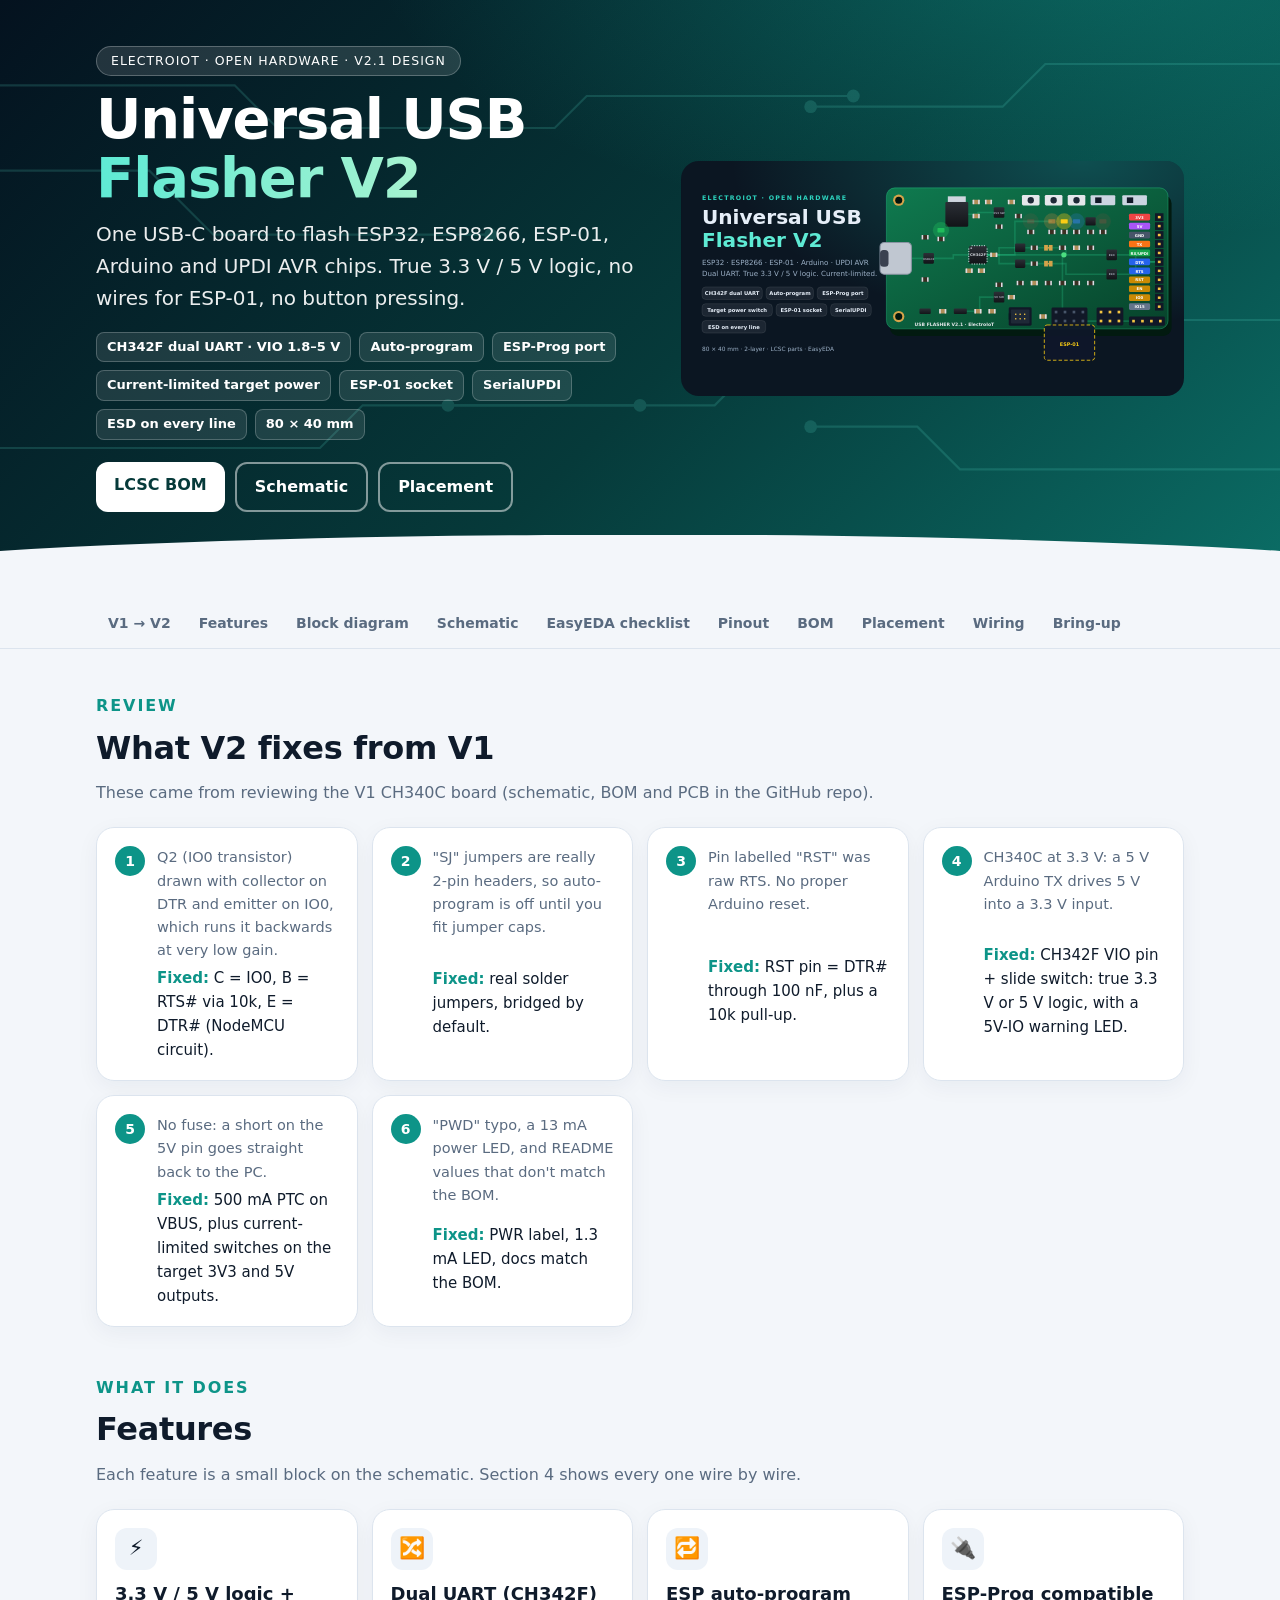
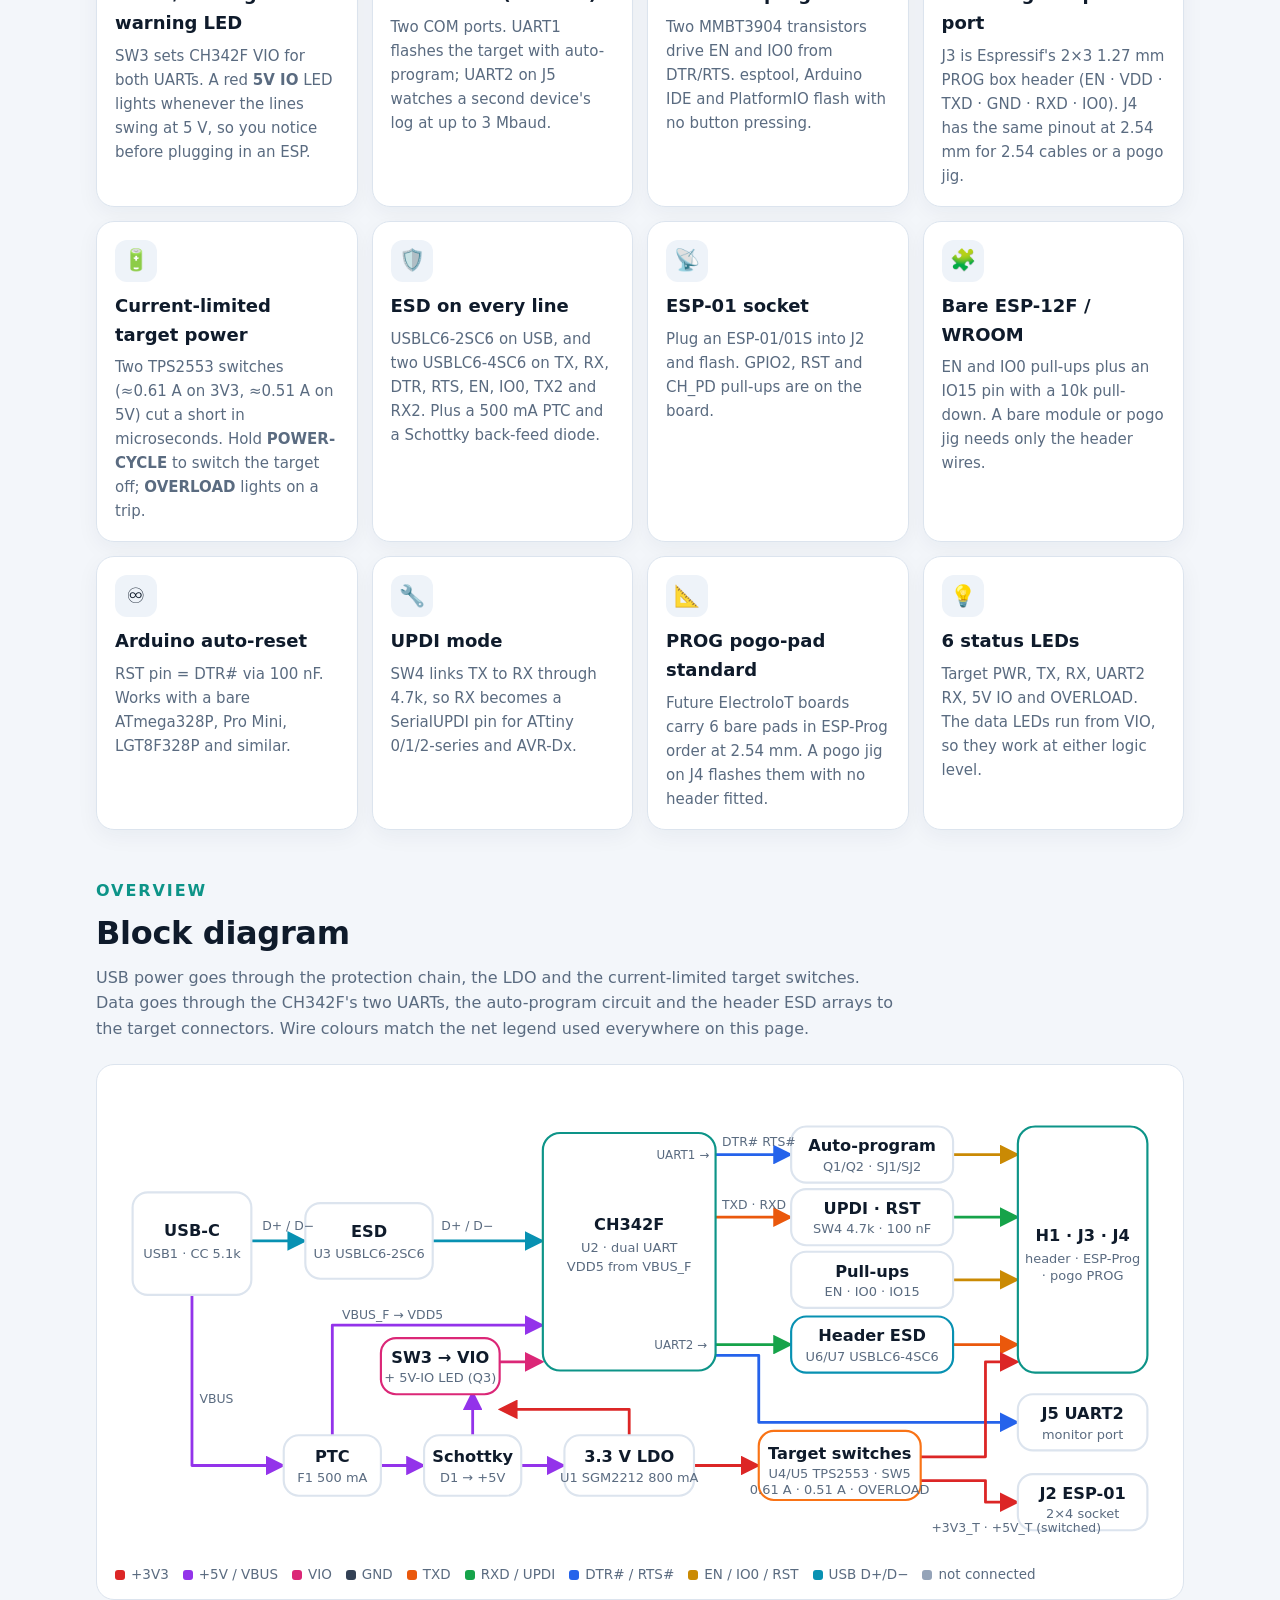
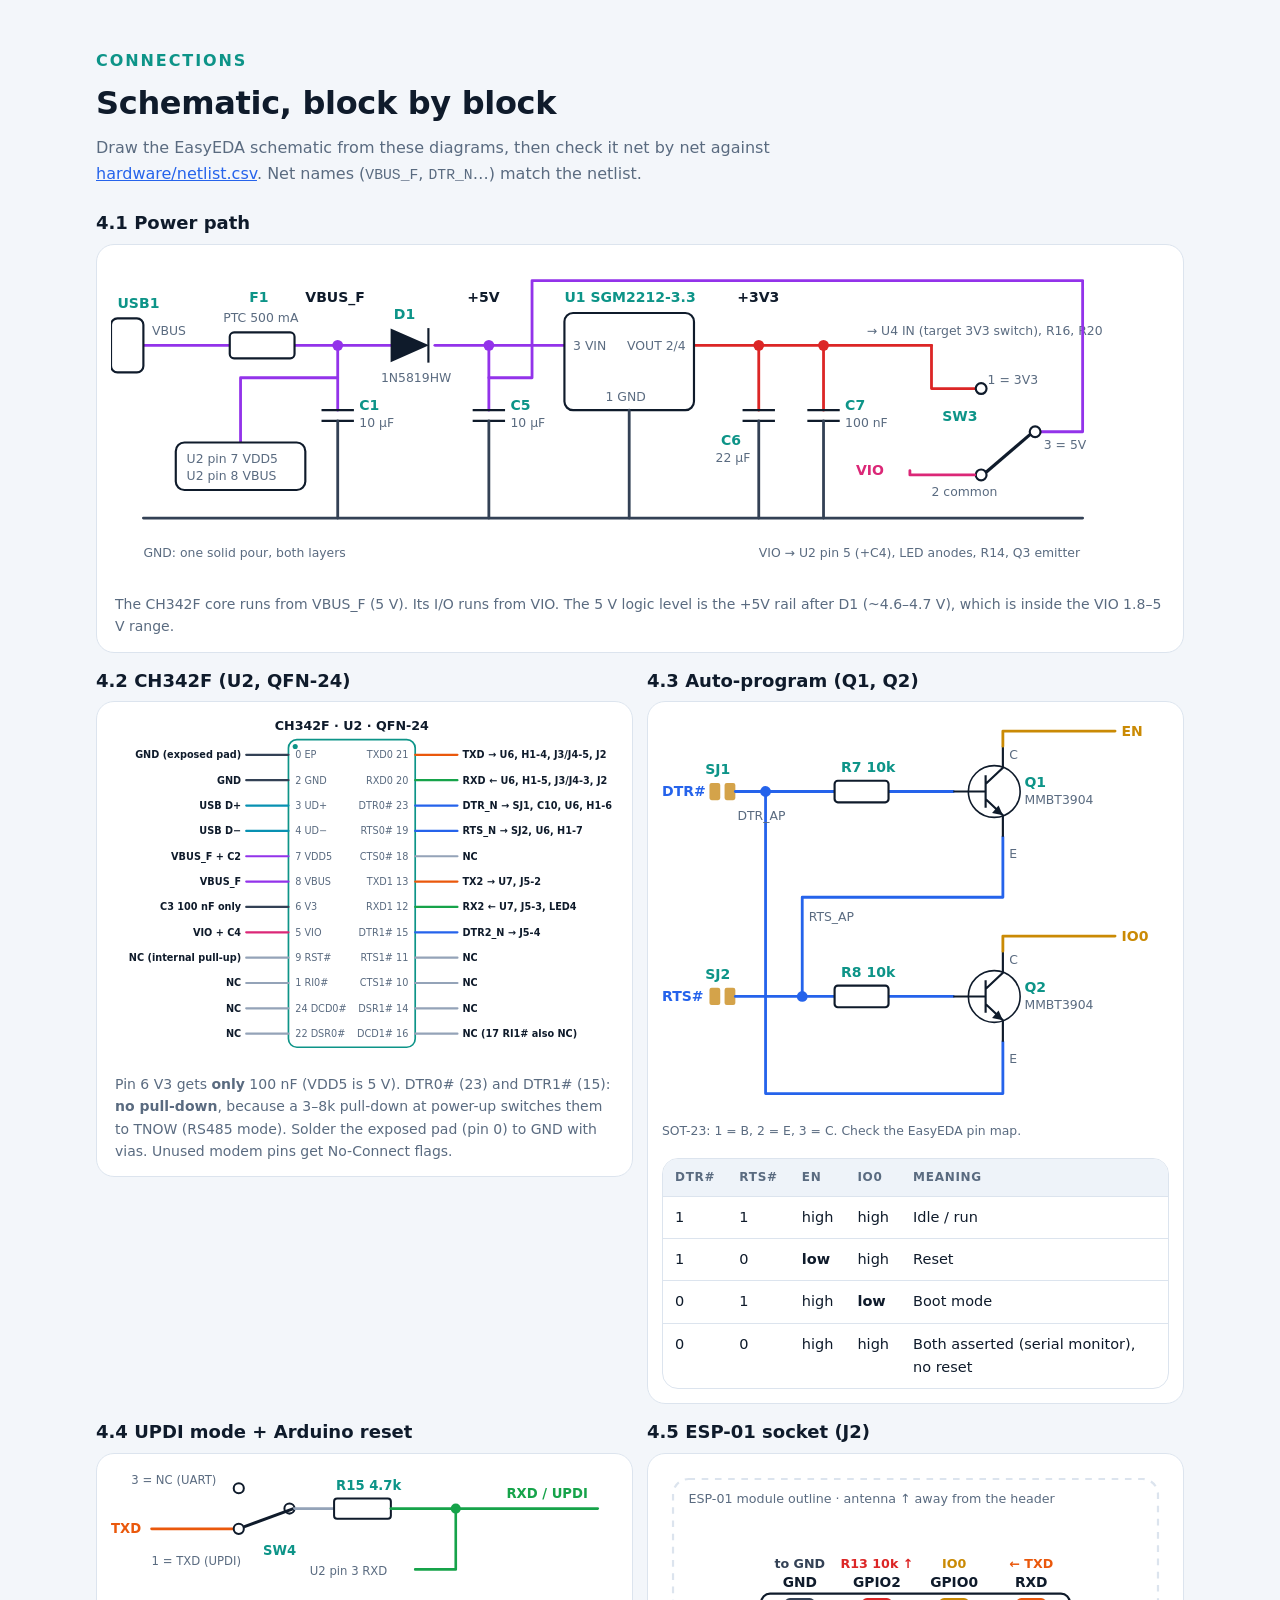
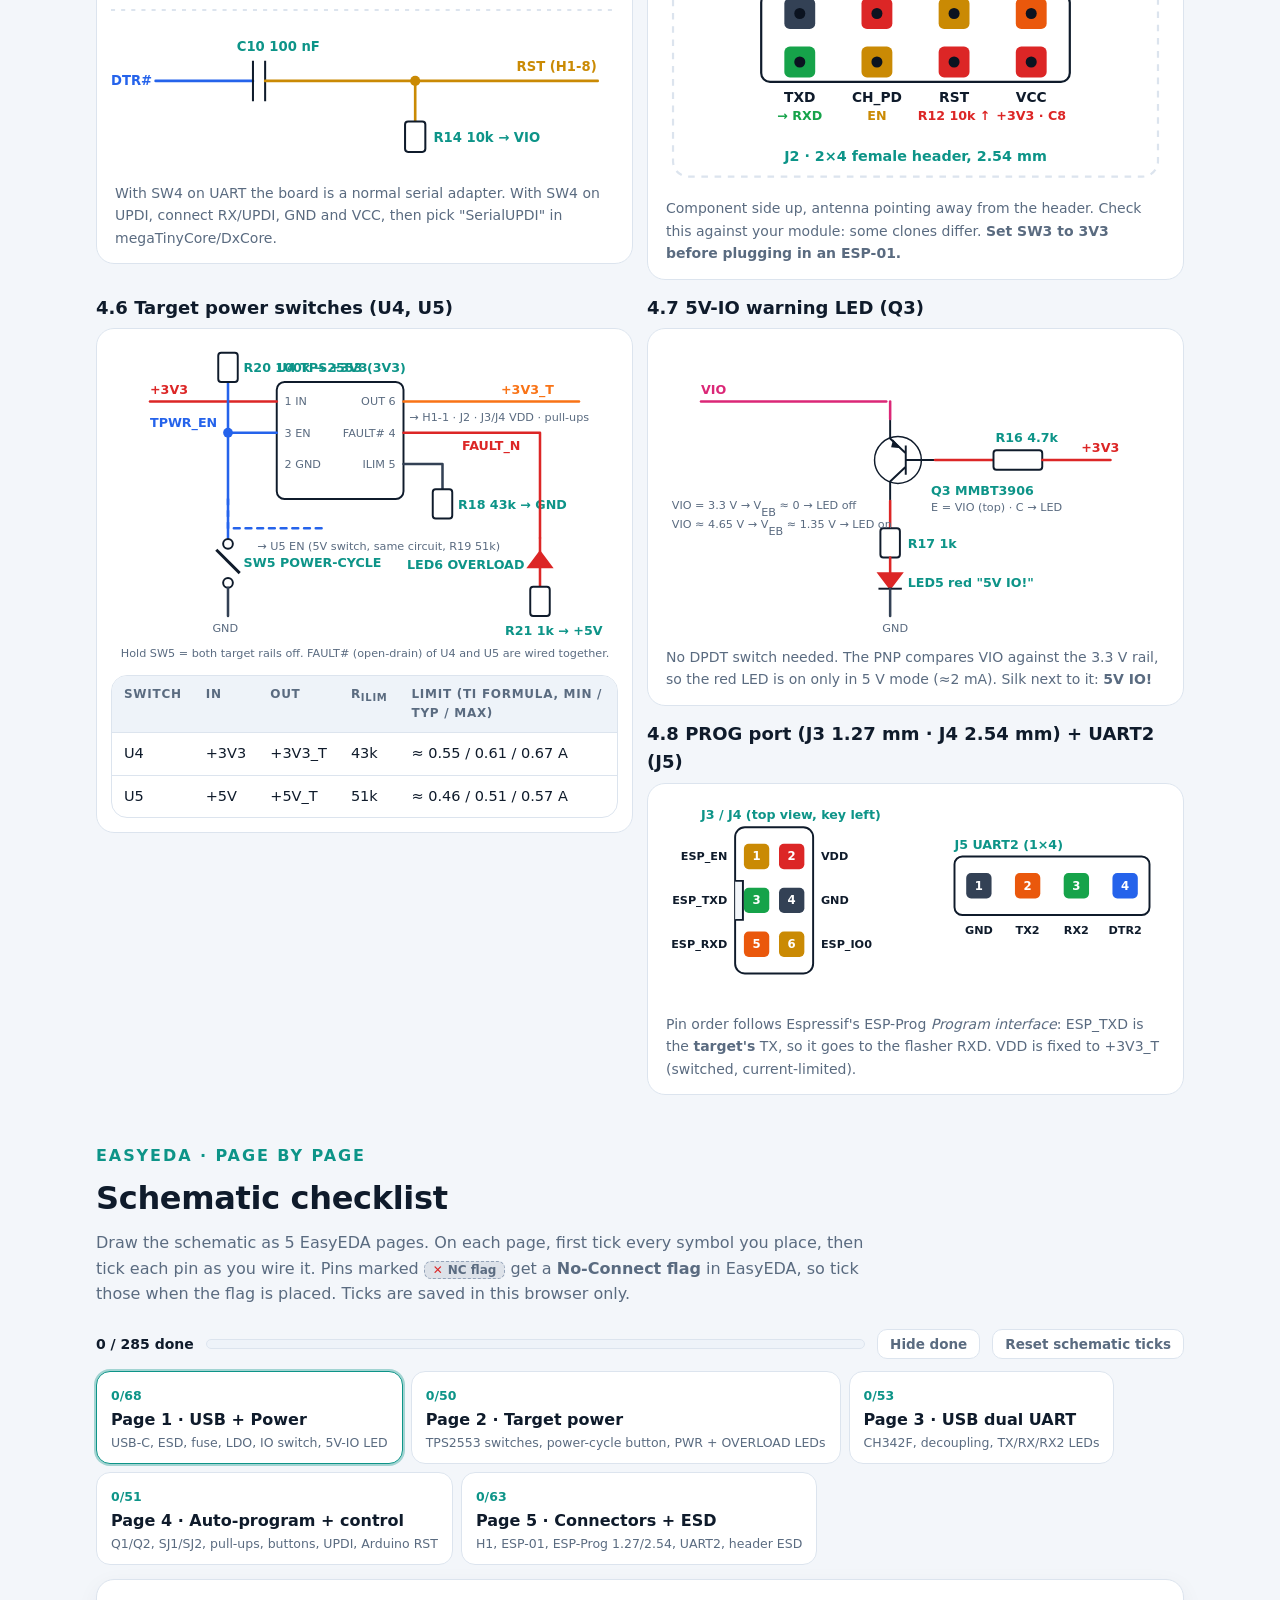
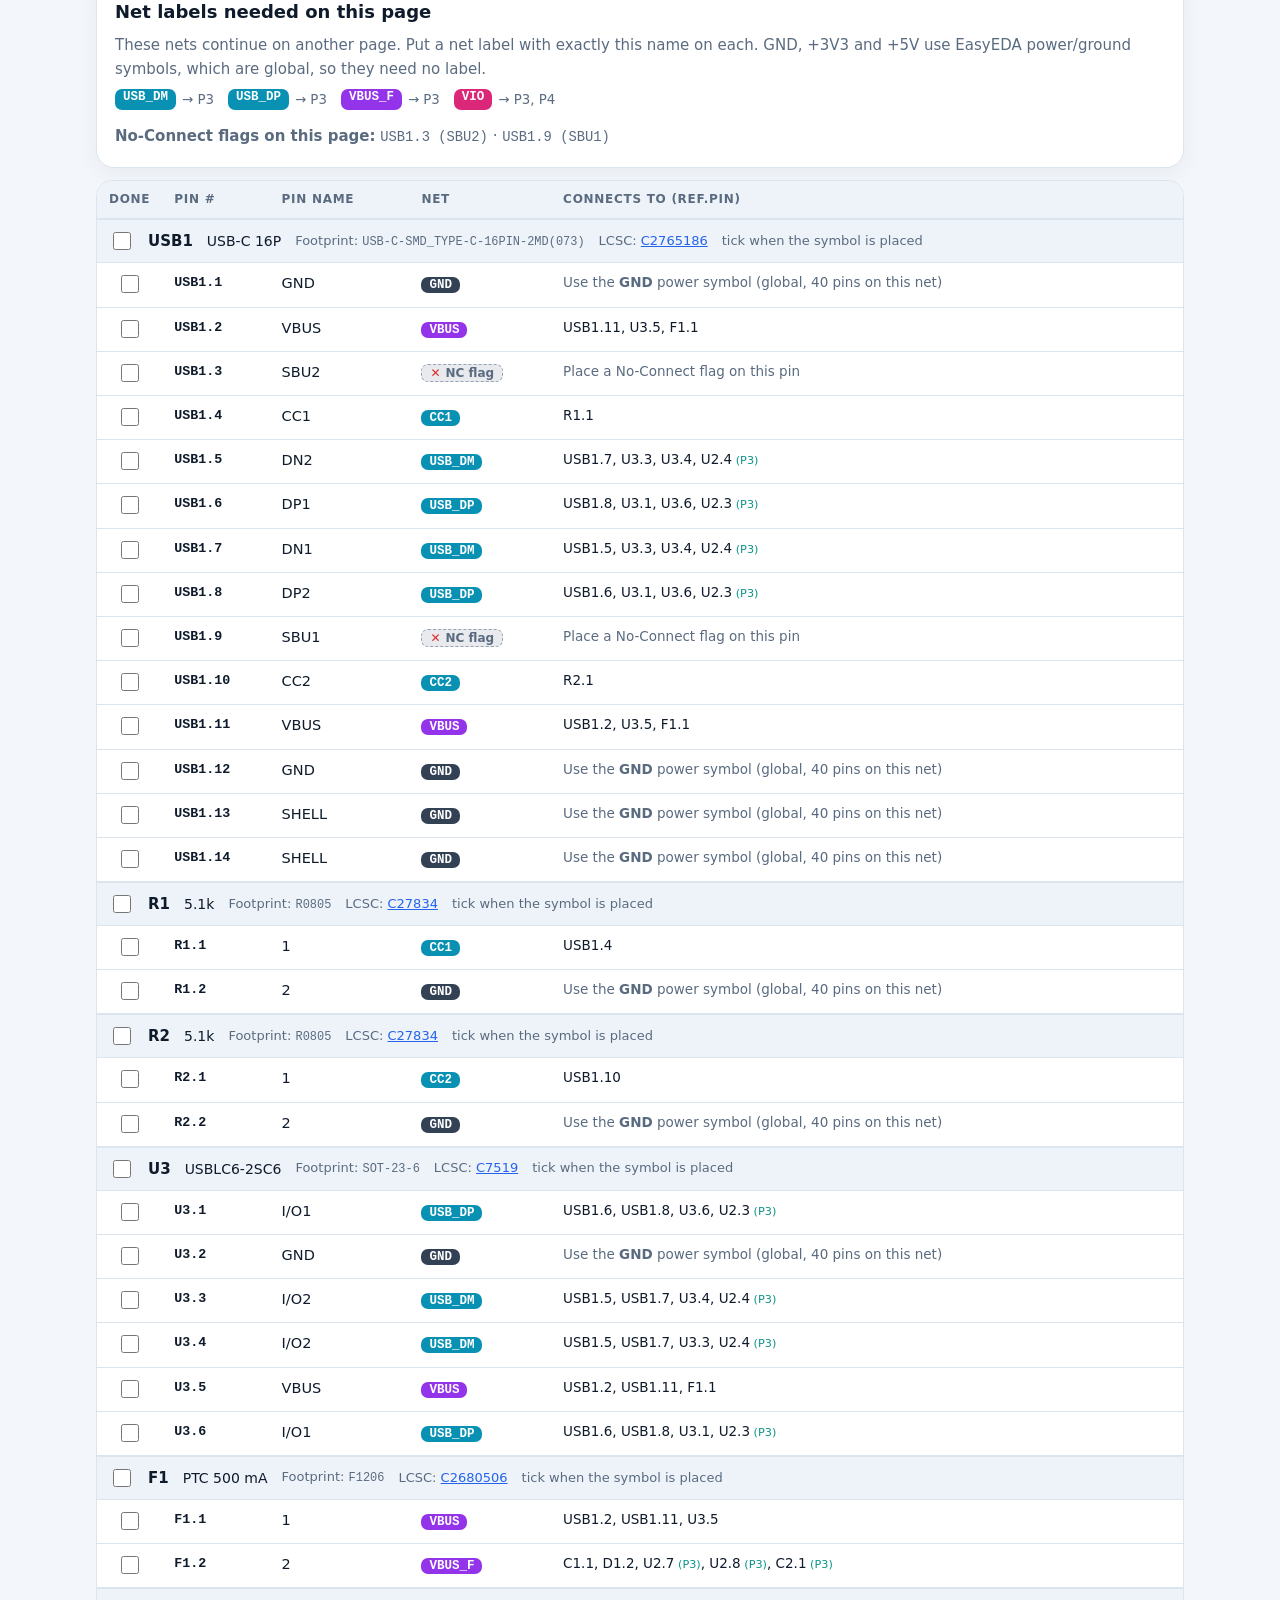
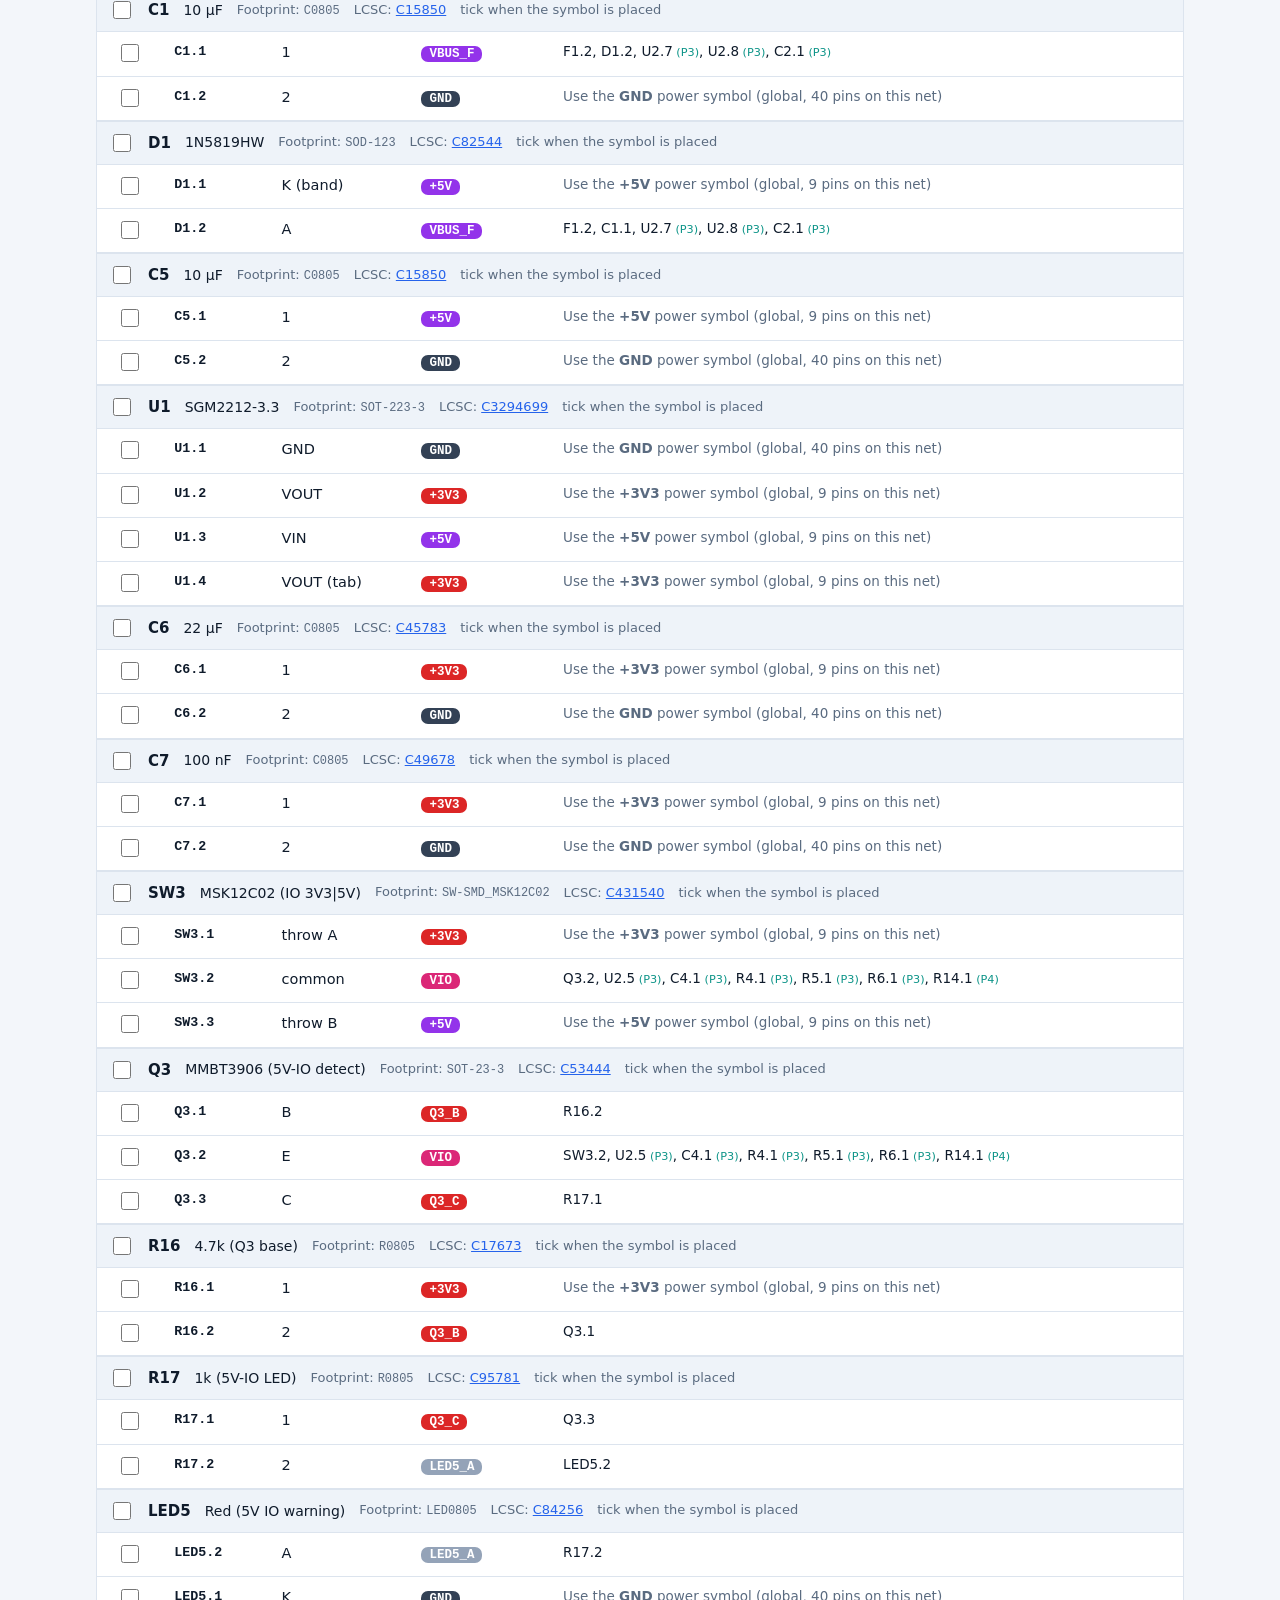
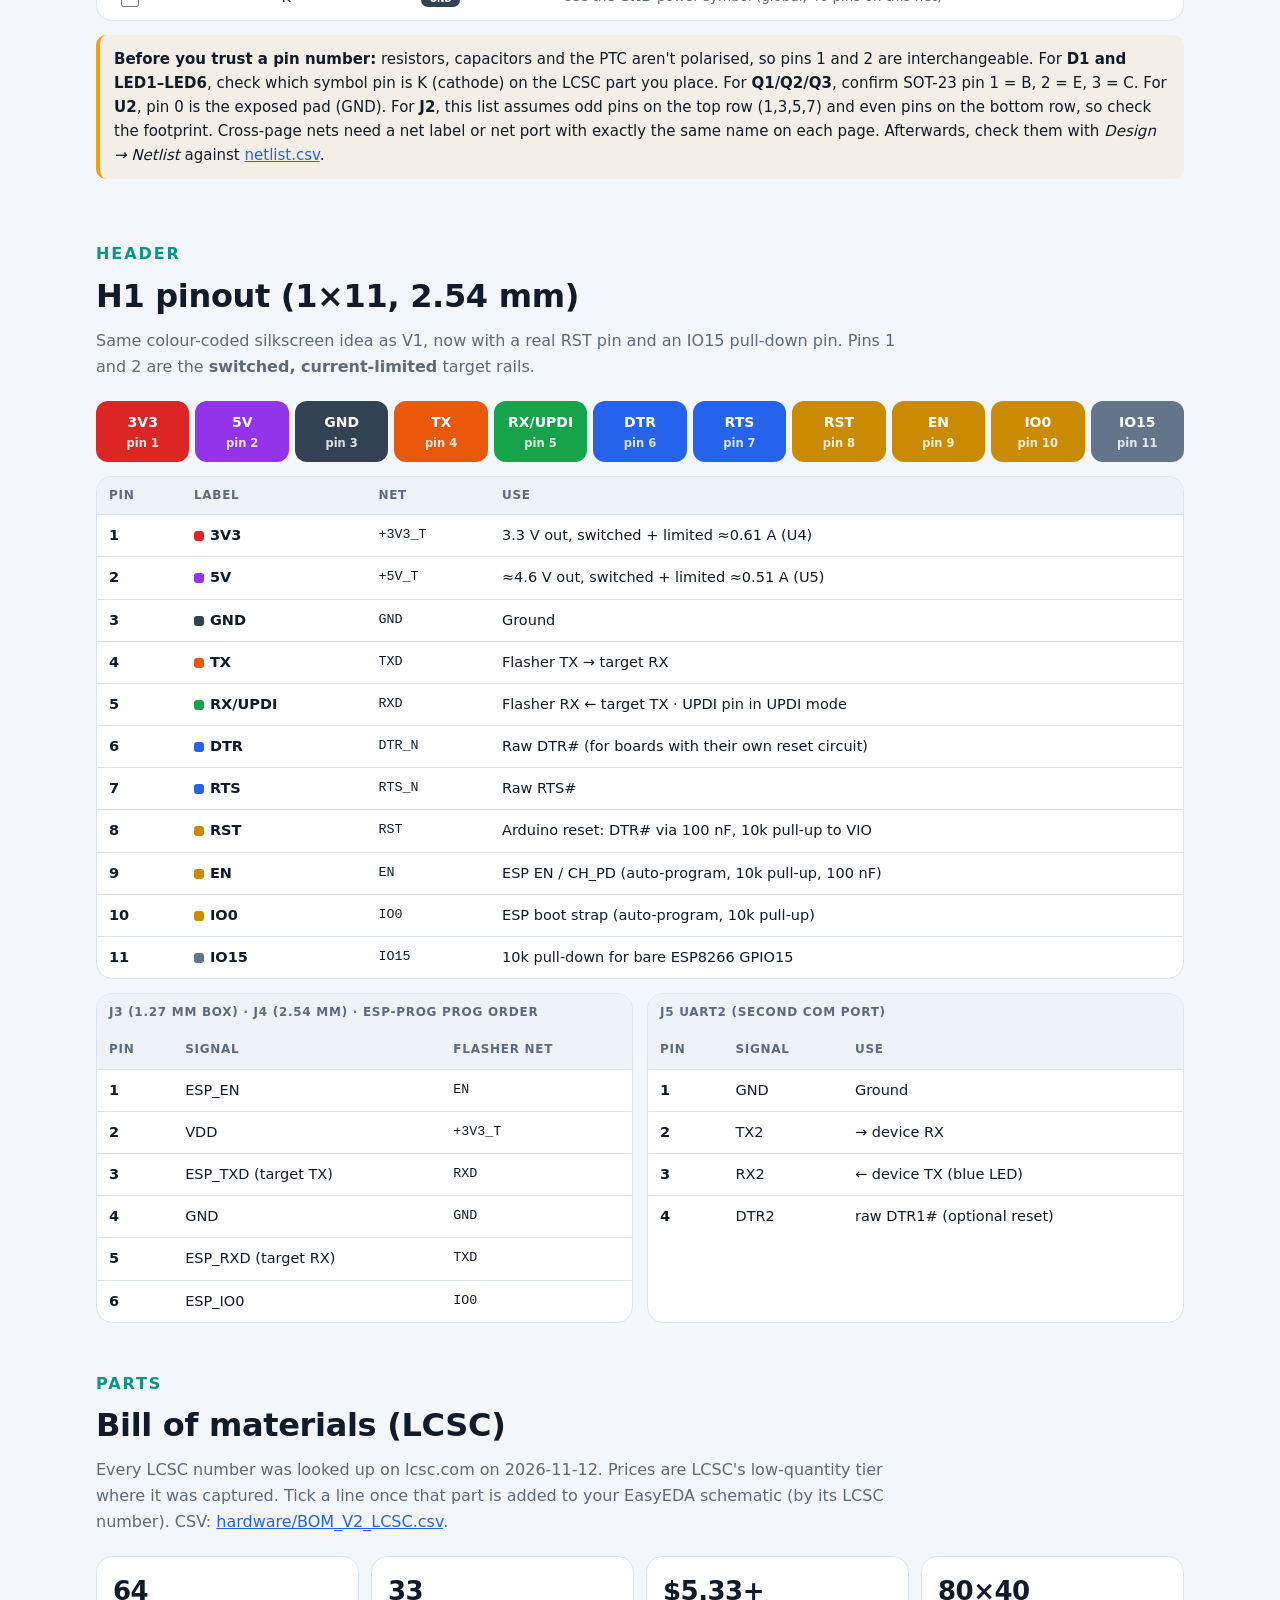
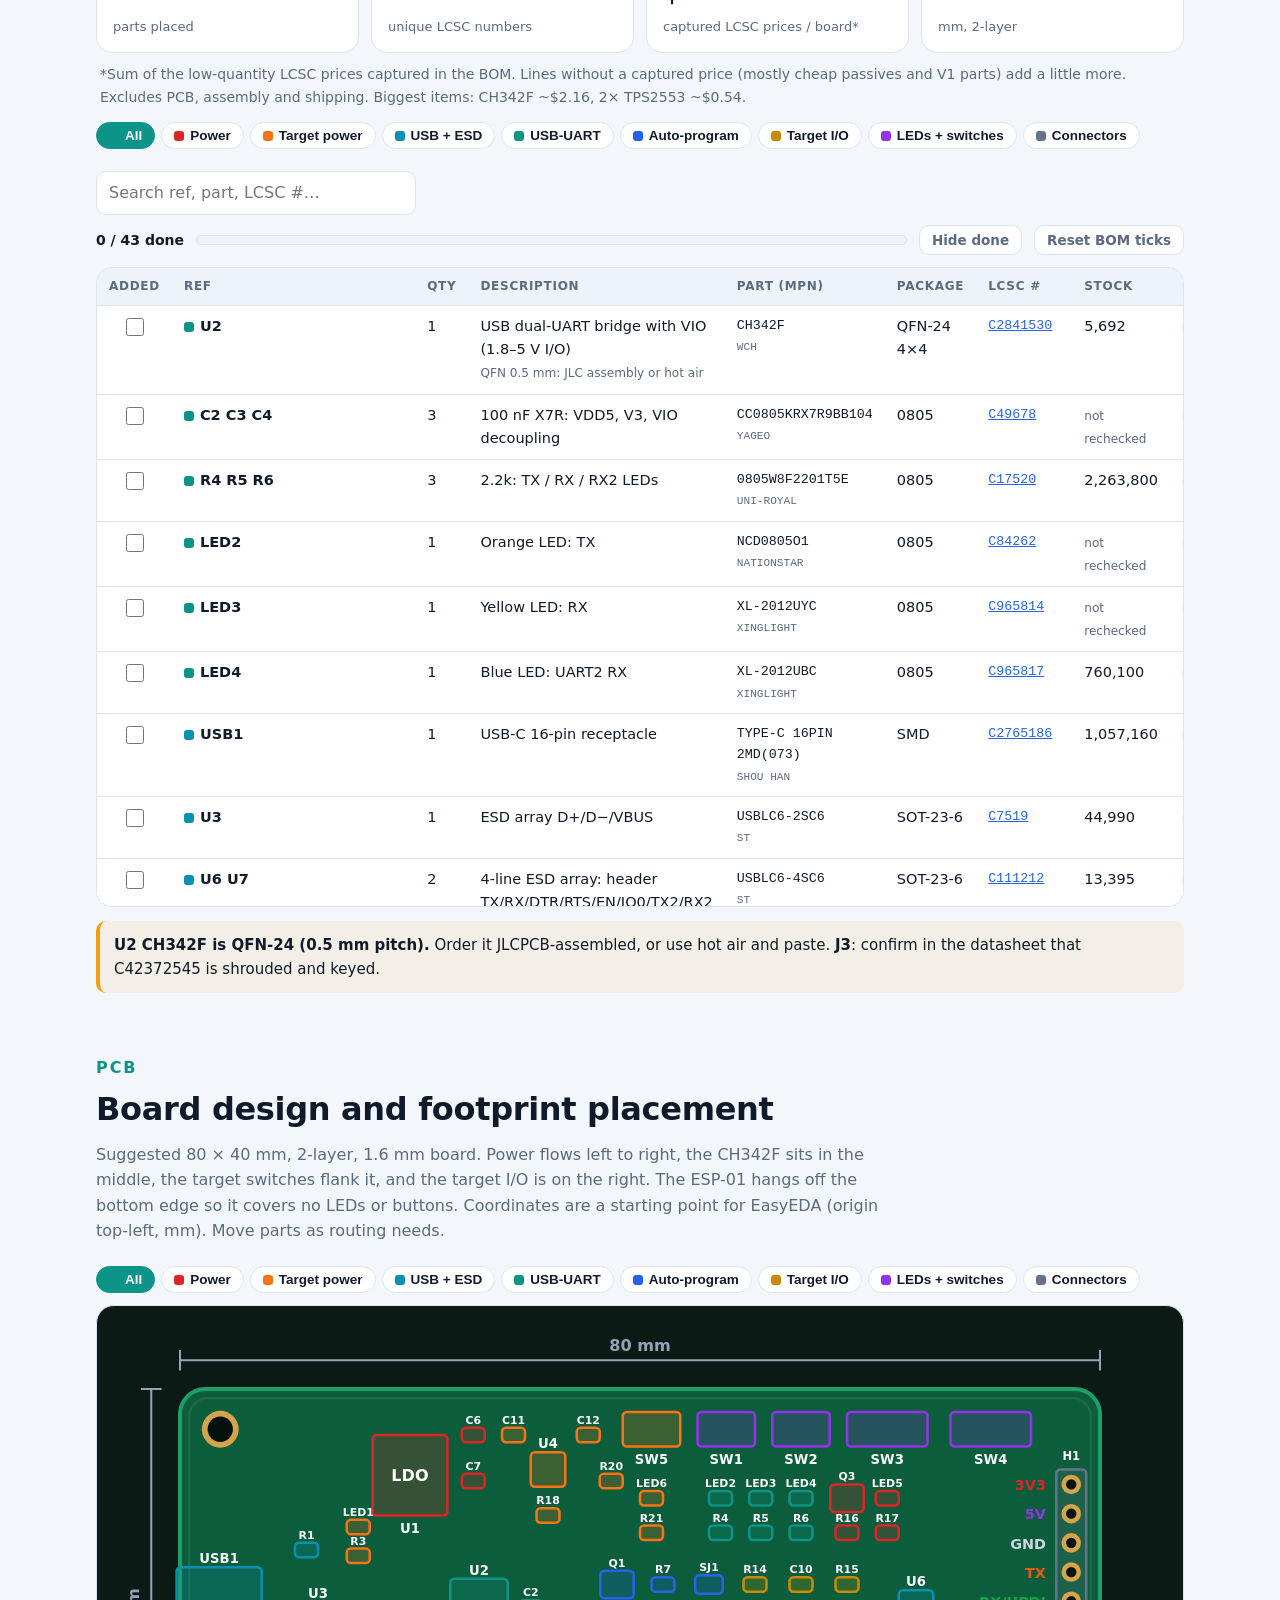
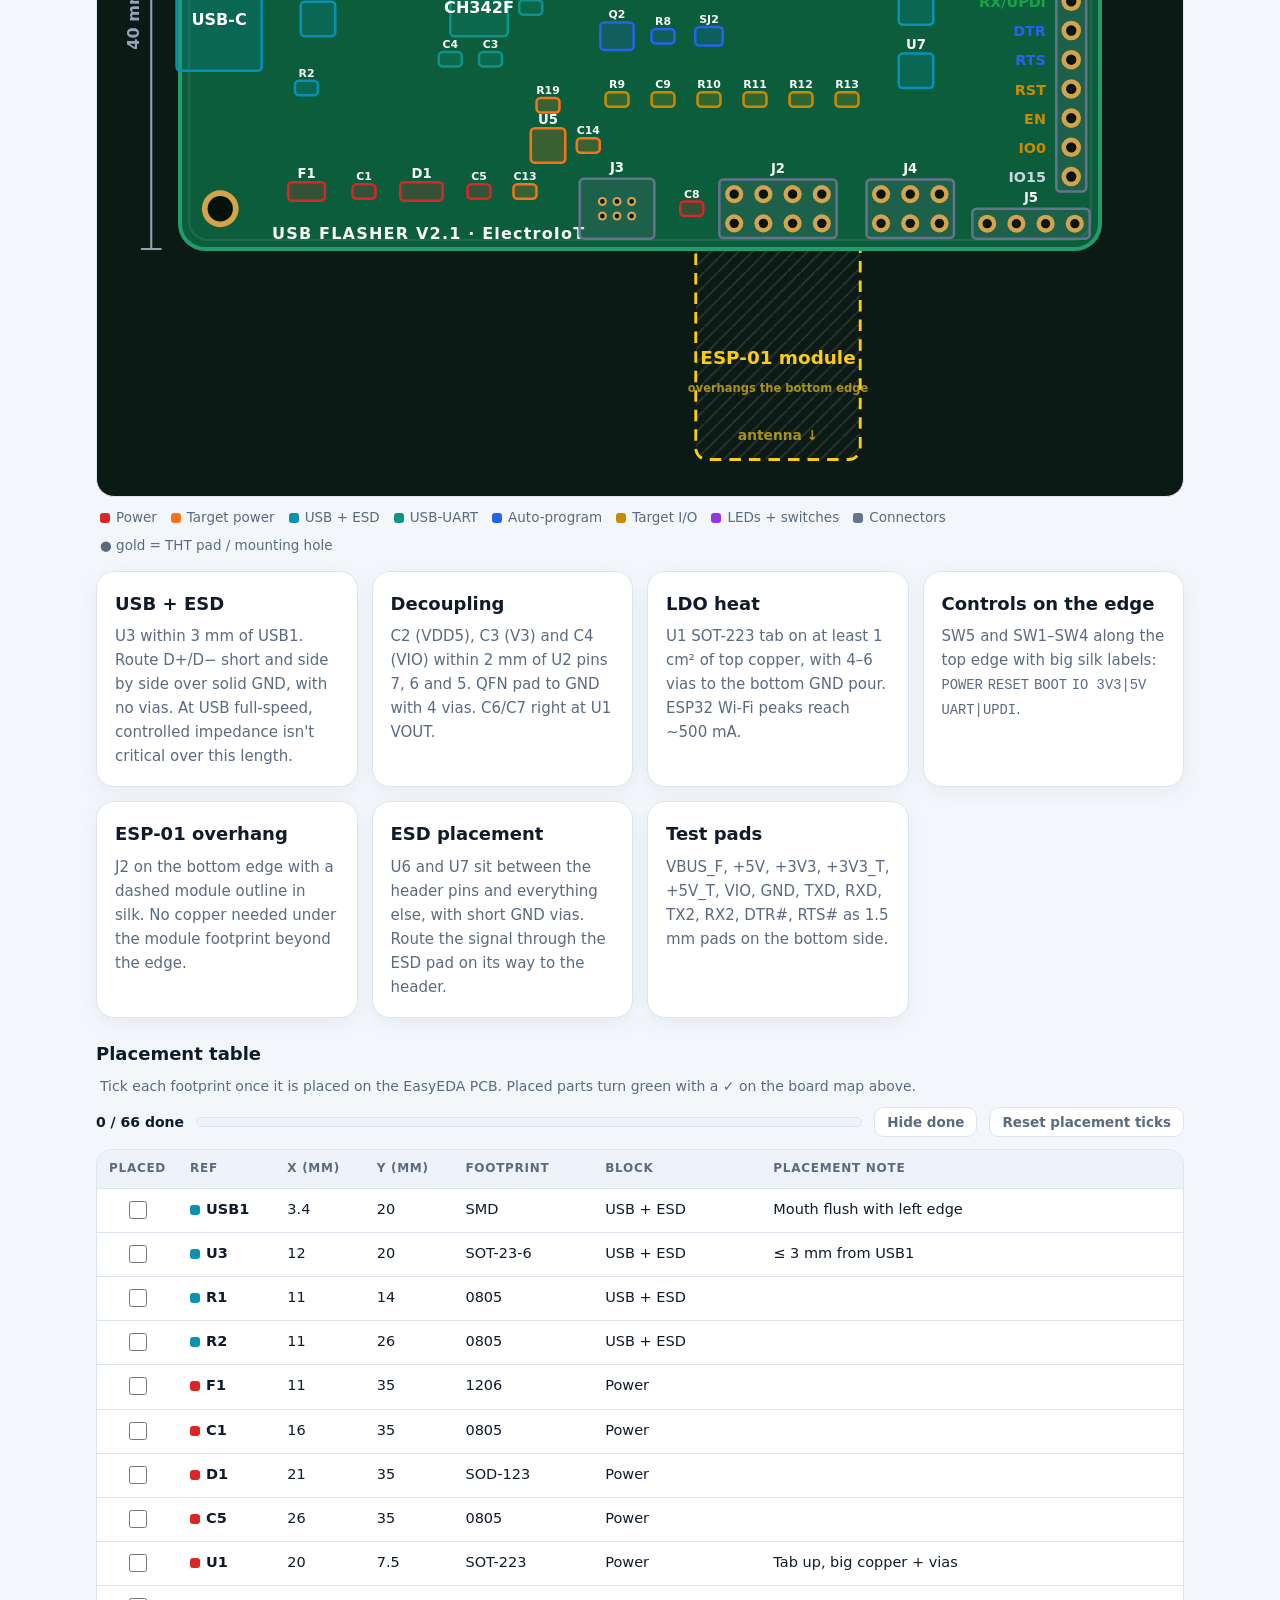
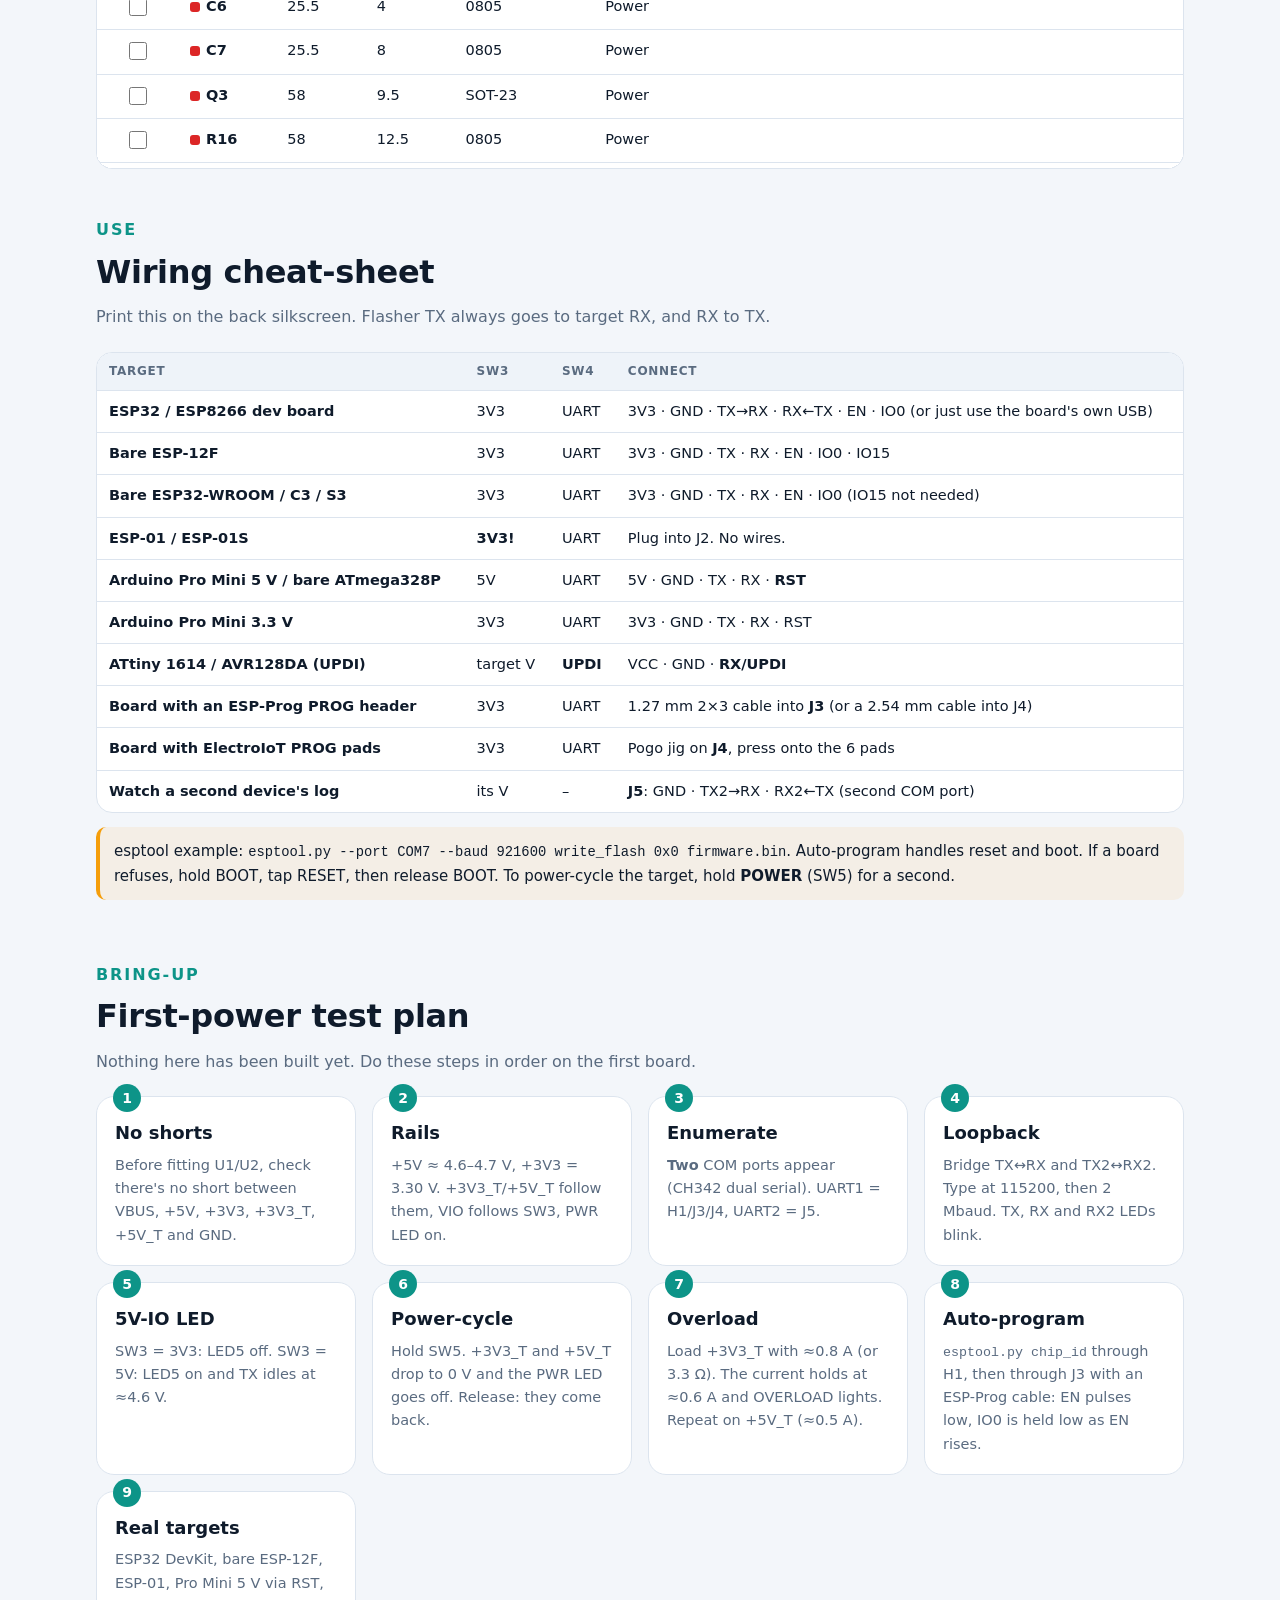
==== docs/index.html @ 2e730408 "Add PROG pogo jig board design; flasher J4 uses well-stocked C65114 Pen-shaped 20x47 mm jig: three C" ====
<!doctype html>
<html lang="en">
<head>
<meta charset="utf-8">
<meta name="viewport" content="width=device-width,initial-scale=1">
<title>Universal USB Flasher V2</title>
<meta name="description" content="Open-source CH342F dual-UART USB-C flasher for ESP32, ESP8266, ESP-01, Arduino and UPDI AVR: design plan, schematic connections, LCSC BOM and footprint placement.">
<style>
:root{
  --bg:#f3f6fa;--card:#ffffff;--ink:#0f1b2b;--mute:#5a6b80;--line:#dce4ee;--soft:#eef3f9;
  --a:#0d9488;--b:#2563eb;--hero1:#04121f;--hero2:#063a3a;--hero3:#0d9488;
  --n3v3:#dc2626;--n5v:#9333ea;--nvio:#db2777;--ngnd:#334155;--ntx:#ea580c;--nrx:#16a34a;--nctl:#2563eb;--nesp:#ca8a04;--nusb:#0891b2;--nnc:#94a3b8;
  --sym:#0f1b2b;--pcb:#0b5d3b;--pcb2:#0a4f33;--pad:#d4a34a;--silk:#f8fafc;
}
@media (prefers-color-scheme:dark){:root:not([data-theme="light"]){
  --bg:#07111c;--card:#0e1b2a;--ink:#e6eef8;--mute:#9cb0c6;--line:#1e3246;--soft:#122335;
  --a:#2dd4bf;--b:#60a5fa;
  --n3v3:#f87171;--n5v:#c084fc;--nvio:#f472b6;--ngnd:#94a3b8;--ntx:#fb923c;--nrx:#4ade80;--nctl:#60a5fa;--nesp:#facc15;--nusb:#22d3ee;--nnc:#64748b;
  --sym:#e6eef8;
}}
:root[data-theme="dark"]{
  --bg:#07111c;--card:#0e1b2a;--ink:#e6eef8;--mute:#9cb0c6;--line:#1e3246;--soft:#122335;
  --a:#2dd4bf;--b:#60a5fa;
  --n3v3:#f87171;--n5v:#c084fc;--nvio:#f472b6;--ngnd:#94a3b8;--ntx:#fb923c;--nrx:#4ade80;--nctl:#60a5fa;--nesp:#facc15;--nusb:#22d3ee;--nnc:#64748b;
  --sym:#e6eef8;
}
*{box-sizing:border-box}
html{scroll-behavior:smooth}
body{margin:0;background:var(--bg);color:var(--ink);font:16px/1.6 system-ui,"Segoe UI",Roboto,sans-serif}
a{color:var(--b)}
code,.mono{font-family:ui-monospace,"Cascadia Code",Consolas,monospace;font-size:.92em}
.wrap{max-width:1120px;margin:0 auto;padding:0 16px}

/* hero */
header.hero{position:relative;overflow:hidden;color:#fff;padding:46px 0 86px;
  background:radial-gradient(1200px 500px at 85% -10%,#14b8a655,transparent 60%),linear-gradient(135deg,var(--hero1) 0%,var(--hero2) 55%,#0b6e66 100%)}
.hero:after{content:"";position:absolute;left:0;right:0;bottom:-1px;height:64px;background:var(--bg);clip-path:ellipse(75% 100% at 50% 100%)}
.traces{position:absolute;inset:0;opacity:.16}
.hero .wrap{position:relative;z-index:1;display:grid;grid-template-columns:1.05fr .95fr;gap:28px;align-items:center}
@media(max-width:860px){.hero .wrap{grid-template-columns:1fr}}
.kicker{display:inline-block;background:#ffffff1f;border:1px solid #ffffff40;border-radius:99px;padding:4px 14px;font-size:12.5px;letter-spacing:.08em;text-transform:uppercase}
h1{font-size:clamp(32px,5.6vw,56px);line-height:1.05;margin:14px 0 10px;letter-spacing:-.02em}
h1 span{background:linear-gradient(90deg,#5eead4,#a7f3d0);-webkit-background-clip:text;background-clip:text;color:transparent}
.tagline{font-size:clamp(16px,2.2vw,20px);opacity:.92;margin:0 0 18px;max-width:34em}
.badges{display:flex;flex-wrap:wrap;gap:8px}
.badge{background:#ffffff1a;border:1px solid #ffffff38;border-radius:8px;padding:4px 10px;font-size:13px;font-weight:600}
.cta{display:flex;flex-wrap:wrap;gap:10px;margin-top:22px}
.btn{display:inline-block;padding:10px 18px;border-radius:12px;font-weight:700;text-decoration:none;background:#fff;color:#063a3a}
.btn.o{background:transparent;color:#fff;border:2px solid #ffffff80}
.hero svg.board{width:100%;height:auto;filter:drop-shadow(0 18px 34px rgba(0,0,0,.45))}

/* nav */
nav.toc{position:sticky;top:0;z-index:5;background:color-mix(in srgb,var(--bg) 88%,transparent);backdrop-filter:blur(8px);border-bottom:1px solid var(--line)}
nav.toc .wrap{display:flex;gap:4px;overflow-x:auto;padding-top:8px;padding-bottom:8px;scrollbar-width:none}
nav.toc a{white-space:nowrap;text-decoration:none;color:var(--mute);font-weight:600;font-size:14px;padding:6px 12px;border-radius:99px}
nav.toc a:hover{background:var(--soft);color:var(--ink)}

section{padding:44px 0 4px;scroll-margin-top:56px}
h2{font-size:clamp(24px,3.4vw,32px);margin:0 0 6px;letter-spacing:-.01em}
h2 small{font-size:.5em;color:var(--a);font-weight:800;letter-spacing:.12em;text-transform:uppercase;display:block;margin-bottom:4px}
.lead{color:var(--mute);margin:0 0 22px;max-width:50em}
h3{margin:0 0 6px;font-size:18px}
.grid{display:grid;grid-template-columns:repeat(auto-fit,minmax(240px,1fr));gap:14px}
.card{background:var(--card);border:1px solid var(--line);border-radius:18px;padding:18px;box-shadow:0 6px 22px rgba(8,40,70,.05)}
.card p{margin:0;color:var(--mute);font-size:15px}
.ico{width:42px;height:42px;border-radius:12px;display:grid;place-items:center;font-size:21px;background:var(--soft);margin-bottom:10px}
.fix{display:grid;grid-template-columns:auto 1fr;gap:4px 12px;align-items:start}
.fix .num{grid-row:span 2;width:30px;height:30px;border-radius:50%;background:var(--a);color:#fff;font-weight:800;display:grid;place-items:center;font-size:14px}
.fix .was{color:var(--mute);font-size:14.5px}
.fix .now{font-size:15px}
.fix .now b{color:var(--a)}

.figure{background:var(--card);border:1px solid var(--line);border-radius:18px;padding:14px;overflow-x:auto}
.figure svg{display:block;width:100%;height:auto;min-width:640px}
.figcap{color:var(--mute);font-size:14px;margin:10px 4px 0}
.two{display:grid;grid-template-columns:1fr 1fr;gap:14px}
@media(max-width:900px){.two{grid-template-columns:1fr}}

table{width:100%;border-collapse:collapse;font-size:14.5px}
.tbl{background:var(--card);border:1px solid var(--line);border-radius:16px;overflow:auto}
th,td{padding:9px 12px;text-align:left;border-top:1px solid var(--line);vertical-align:top}
th{background:var(--soft);font-size:12px;text-transform:uppercase;letter-spacing:.06em;color:var(--mute);border-top:0;position:sticky;top:0}
td.ref{font-weight:700;white-space:nowrap}
.pill{display:inline-block;padding:2px 9px;border-radius:99px;font-size:12px;font-weight:700;white-space:nowrap}
.p-ok{background:#16a34a22;color:#15803d}.p-warn{background:#f59e0b26;color:#b45309}.p-info{background:#2563eb1f;color:#1d4ed8}
@media (prefers-color-scheme:dark){:root:not([data-theme="light"]) .p-ok{color:#4ade80}:root:not([data-theme="light"]) .p-warn{color:#fbbf24}:root:not([data-theme="light"]) .p-info{color:#93c5fd}}
.dot{display:inline-block;width:10px;height:10px;border-radius:3px;margin-right:6px;vertical-align:-1px}
.chips{display:flex;flex-wrap:wrap;gap:6px;margin:0 0 12px}
.chip{border:1px solid var(--line);background:var(--card);color:var(--ink);border-radius:99px;padding:5px 12px;font-weight:600;font-size:13.5px;cursor:pointer}
.chip[aria-pressed="true"]{background:var(--a);border-color:var(--a);color:#fff}
.bomtools{display:flex;flex-wrap:wrap;gap:10px;align-items:center;justify-content:space-between;margin-bottom:10px}
.bomtools input{flex:1;min-width:200px;max-width:320px;padding:8px 12px;border-radius:10px;border:1px solid var(--line);background:var(--card);color:var(--ink);font:inherit}
.stats{display:grid;grid-template-columns:repeat(auto-fit,minmax(150px,1fr));gap:12px;margin:0 0 16px}
.stat{background:var(--card);border:1px solid var(--line);border-radius:16px;padding:14px 16px}
.stat b{display:block;font-size:26px;letter-spacing:-.02em}
.stat span{color:var(--mute);font-size:13px}

.legend{display:flex;flex-wrap:wrap;gap:6px 14px;font-size:13.5px;color:var(--mute);margin:10px 4px 0}
.pins{display:flex;gap:6px;flex-wrap:wrap}
.pinbox{flex:1;min-width:84px;border-radius:12px;padding:10px 8px;text-align:center;color:#fff;font-weight:800;font-size:14px}
.pinbox small{display:block;font-weight:600;opacity:.85;font-size:11.5px}
.warn{border-left:4px solid #f59e0b;background:#f59e0b14;padding:12px 14px;border-radius:10px;margin:14px 0;font-size:15px}
.steps{counter-reset:s;display:grid;grid-template-columns:repeat(auto-fit,minmax(230px,1fr));gap:16px;margin-top:8px}
.step{position:relative;background:var(--card);border:1px solid var(--line);border-radius:18px;padding:22px 18px 18px}
.step:before{counter-increment:s;content:counter(s);position:absolute;top:-13px;left:16px;width:28px;height:28px;border-radius:50%;background:var(--a);color:#fff;font-weight:800;display:grid;place-items:center;font-size:14px}
.step p{margin:0;color:var(--mute);font-size:14.5px}
.ck{width:18px;height:18px;accent-color:var(--a);cursor:pointer;vertical-align:-3px}
tr.done td{opacity:.55}tr.done td:first-child,tr.done td.tick{opacity:1}
td.tick{width:38px;text-align:center}
.prog{display:flex;align-items:center;gap:12px;margin:0 0 12px;flex-wrap:wrap}
.bar{flex:1;min-width:160px;height:10px;border-radius:99px;background:var(--soft);border:1px solid var(--line);overflow:hidden}
.bar i{display:block;height:100%;background:linear-gradient(90deg,var(--a),#22c55e);width:0;transition:width .25s}
.prog b{font-size:14px;white-space:nowrap}
.tbtn{border:1px solid var(--line);background:var(--card);color:var(--mute);border-radius:10px;padding:6px 12px;font:600 13.5px system-ui;cursor:pointer}
.tbtn:hover{color:var(--ink)}
.ptabs{display:flex;gap:8px;flex-wrap:wrap;margin:0 0 14px}
.ptab{border:1px solid var(--line);background:var(--card);color:var(--ink);border-radius:14px;padding:10px 14px;cursor:pointer;text-align:left;font:inherit;min-width:170px}
.ptab small{display:block;color:var(--mute);font-size:12.5px}
.ptab[aria-pressed="true"]{border-color:var(--a);box-shadow:0 0 0 2px color-mix(in srgb,var(--a) 35%,transparent)}
.ptab .pp{font-weight:800;color:var(--a);font-size:12.5px}
.net{display:inline-block;padding:1px 8px;border-radius:7px;font:700 12.5px ui-monospace,Consolas,monospace;color:#fff;white-space:nowrap}
.ncflag{white-space:nowrap;display:inline-flex;align-items:center;gap:5px;padding:1px 8px;border-radius:7px;font:800 12px system-ui;background:#64748b26;color:var(--mute);border:1px dashed var(--nnc)}
.ncflag:before{content:"\2715";color:#dc2626;font-weight:900}
.partline{display:flex;flex-wrap:wrap;align-items:center;gap:6px 14px;background:var(--soft);border-top:1px solid var(--line);padding:9px 12px;font-size:14px}
.partline b{font-size:15px}
.partline .mute{color:var(--mute);font-size:13px}
.labels{display:flex;flex-wrap:wrap;gap:6px;margin:8px 0 14px}
footer{margin-top:50px;padding:28px 0 40px;border-top:1px solid var(--line);color:var(--mute);font-size:14px}

/* svg helpers */
.s-sym{stroke:var(--sym);fill:none;stroke-width:2}
.s-fill{fill:var(--card);stroke:var(--sym);stroke-width:2}
.s-txt{fill:var(--ink);font:600 13px system-ui,Segoe UI,sans-serif}
.s-sm{fill:var(--mute);font:500 11.5px system-ui,Segoe UI,sans-serif}
.s-ref{fill:var(--a);font:800 13px system-ui,Segoe UI,sans-serif}
.w{fill:none;stroke-width:2.6;stroke-linecap:round;stroke-linejoin:round}
.j{stroke:none}
.blk{fill:var(--card);stroke:var(--line);stroke-width:2}
.blkt{fill:var(--ink);font:800 15px system-ui,Segoe UI,sans-serif}
.blks{fill:var(--mute);font:500 12px system-ui,Segoe UI,sans-serif}
</style>
</head>
<body>

<header class="hero">
  <svg class="traces" viewBox="0 0 1200 500" preserveAspectRatio="xMidYMid slice" aria-hidden="true">
    <g fill="none" stroke="#5eead4" stroke-width="2">
      <path d="M0 80H220l40 40H520l30-30H800"/><path d="M0 160H140l60 60H460"/><path d="M1200 60H980l-40 40H760"/>
      <path d="M1200 300H1020l-50 50H700l-30 30H420"/><path d="M0 420H300l40-40H600"/><path d="M1200 440H900l-40-40H760"/>
    </g>
    <g fill="#5eead4"><circle cx="800" cy="90" r="6"/><circle cx="460" cy="220" r="6"/><circle cx="760" cy="100" r="6"/><circle cx="420" cy="380" r="6"/><circle cx="600" cy="380" r="6"/><circle cx="760" cy="400" r="6"/></g>
  </svg>
  <div class="wrap">
    <div>
      <span class="kicker">ElectroIoT · Open hardware · V2.1 design</span>
      <h1>Universal USB <span>Flasher V2</span></h1>
      <p class="tagline">One USB-C board to flash ESP32, ESP8266, ESP-01, Arduino and UPDI AVR chips. True 3.3&nbsp;V / 5&nbsp;V logic, no wires for ESP-01, no button pressing.</p>
      <div class="badges">
        <span class="badge">CH342F dual UART · VIO 1.8–5 V</span><span class="badge">Auto-program</span><span class="badge">ESP-Prog port</span><span class="badge">Current-limited target power</span><span class="badge">ESP-01 socket</span><span class="badge">SerialUPDI</span><span class="badge">ESD on every line</span><span class="badge">80 × 40 mm</span>
      </div>
      <div class="cta">
        <a class="btn" href="#bom">LCSC BOM</a>
        <a class="btn o" href="#schematic">Schematic</a>
        <a class="btn o" href="#placement">Placement</a>
      </div>
    </div>
    <img src="../images/hero.svg" alt="Universal USB Flasher V2 board render" style="width:100%;height:auto;border-radius:18px">
  </div>
</header>

<nav class="toc"><div class="wrap">
  <a href="#fixes">V1 → V2</a><a href="#features">Features</a><a href="#block">Block diagram</a><a href="#schematic">Schematic</a><a href="#sch-check">EasyEDA checklist</a><a href="#pinout">Pinout</a><a href="#bom">BOM</a><a href="#placement">Placement</a><a href="#wiring">Wiring</a><a href="#test">Bring-up</a>
</div></nav>

<main class="wrap">

<!-- FIXES -->
<section id="fixes">
  <h2><small>Review</small>What V2 fixes from V1</h2>
  <p class="lead">These came from reviewing the V1 CH340C board (schematic, BOM and PCB in the GitHub repo).</p>
  <div class="grid">
    <div class="card fix"><span class="num">1</span><div class="was">Q2 (IO0 transistor) drawn with collector on DTR and emitter on IO0, which runs it backwards at very low gain.</div><div class="now"><b>Fixed:</b> C = IO0, B = RTS# via 10k, E = DTR# (NodeMCU circuit).</div></div>
    <div class="card fix"><span class="num">2</span><div class="was">"SJ" jumpers are really 2-pin headers, so auto-program is off until you fit jumper caps.</div><div class="now"><b>Fixed:</b> real solder jumpers, bridged by default.</div></div>
    <div class="card fix"><span class="num">3</span><div class="was">Pin labelled "RST" was raw RTS. No proper Arduino reset.</div><div class="now"><b>Fixed:</b> RST pin = DTR# through 100 nF, plus a 10k pull-up.</div></div>
    <div class="card fix"><span class="num">4</span><div class="was">CH340C at 3.3 V: a 5 V Arduino TX drives 5 V into a 3.3 V input.</div><div class="now"><b>Fixed:</b> CH342F VIO pin + slide switch: true 3.3 V or 5 V logic, with a 5V-IO warning LED.</div></div>
    <div class="card fix"><span class="num">5</span><div class="was">No fuse: a short on the 5V pin goes straight back to the PC.</div><div class="now"><b>Fixed:</b> 500 mA PTC on VBUS, plus current-limited switches on the target 3V3 and 5V outputs.</div></div>
    <div class="card fix"><span class="num">6</span><div class="was">"PWD" typo, a 13 mA power LED, and README values that don't match the BOM.</div><div class="now"><b>Fixed:</b> PWR label, 1.3 mA LED, docs match the BOM.</div></div>
  </div>
</section>

<!-- FEATURES -->
<section id="features">
  <h2><small>What it does</small>Features</h2>
  <p class="lead">Each feature is a small block on the schematic. Section 4 shows every one wire by wire.</p>
  <div class="grid">
    <div class="card"><div class="ico">⚡</div><h3>3.3 V / 5 V logic + warning LED</h3><p>SW3 sets CH342F VIO for both UARTs. A red <b>5V IO</b> LED lights whenever the lines swing at 5 V, so you notice before plugging in an ESP.</p></div>
    <div class="card"><div class="ico">🔀</div><h3>Dual UART (CH342F)</h3><p>Two COM ports. UART1 flashes the target with auto-program; UART2 on J5 watches a second device's log at up to 3 Mbaud.</p></div>
    <div class="card"><div class="ico">🔁</div><h3>ESP auto-program</h3><p>Two MMBT3904 transistors drive EN and IO0 from DTR/RTS. esptool, Arduino IDE and PlatformIO flash with no button pressing.</p></div>
    <div class="card"><div class="ico">🔌</div><h3>ESP-Prog compatible port</h3><p>J3 is Espressif's 2×3 1.27 mm PROG box header (EN · VDD · TXD · GND · RXD · IO0). J4 has the same pinout at 2.54 mm for 2.54 cables or a pogo jig.</p></div>
    <div class="card"><div class="ico">🔋</div><h3>Current-limited target power</h3><p>Two TPS2553 switches (≈0.61 A on 3V3, ≈0.51 A on 5V) cut a short in microseconds. Hold <b>POWER-CYCLE</b> to switch the target off; <b>OVERLOAD</b> lights on a trip.</p></div>
    <div class="card"><div class="ico">🛡️</div><h3>ESD on every line</h3><p>USBLC6-2SC6 on USB, and two USBLC6-4SC6 on TX, RX, DTR, RTS, EN, IO0, TX2 and RX2. Plus a 500 mA PTC and a Schottky back-feed diode.</p></div>
    <div class="card"><div class="ico">📡</div><h3>ESP-01 socket</h3><p>Plug an ESP-01/01S into J2 and flash. GPIO2, RST and CH_PD pull-ups are on the board.</p></div>
    <div class="card"><div class="ico">🧩</div><h3>Bare ESP-12F / WROOM</h3><p>EN and IO0 pull-ups plus an IO15 pin with a 10k pull-down. A bare module or pogo jig needs only the header wires.</p></div>
    <div class="card"><div class="ico">♾️</div><h3>Arduino auto-reset</h3><p>RST pin = DTR# via 100 nF. Works with a bare ATmega328P, Pro Mini, LGT8F328P and similar.</p></div>
    <div class="card"><div class="ico">🔧</div><h3>UPDI mode</h3><p>SW4 links TX to RX through 4.7k, so RX becomes a SerialUPDI pin for ATtiny 0/1/2-series and AVR-Dx.</p></div>
    <div class="card"><div class="ico">📐</div><h3>PROG pogo-pad standard</h3><p>Future ElectroIoT boards carry 6 bare pads in ESP-Prog order at 2.54 mm. A pogo jig on J4 flashes them with no header fitted.</p></div>
    <div class="card"><div class="ico">💡</div><h3>6 status LEDs</h3><p>Target PWR, TX, RX, UART2 RX, 5V IO and OVERLOAD. The data LEDs run from VIO, so they work at either logic level.</p></div>
  </div>
</section>

<!-- BLOCK -->
<section id="block">
  <h2><small>Overview</small>Block diagram</h2>
  <p class="lead">USB power goes through the protection chain, the LDO and the current-limited target switches. Data goes through the CH342F's two UARTs, the auto-program circuit and the header ESD arrays to the target connectors. Wire colours match the net legend used everywhere on this page.</p>
  <div class="figure">
  <svg viewBox="0 0 980 440" role="img" aria-label="Block diagram">
    <defs><marker id="ar" viewBox="0 0 10 10" refX="8" refY="5" markerWidth="7" markerHeight="7" orient="auto-start-reverse"><path d="M0 0L10 5L0 10z" fill="context-stroke"/></marker></defs>
    <g class="w" marker-end="url(#ar)">
      <path d="M130 150H178" stroke="var(--nusb)"/>
      <path d="M298 150H398" stroke="var(--nusb)"/>
      <path d="M75 200V358H158" stroke="var(--n5v)"/>
      <path d="M250 358H288" stroke="var(--n5v)"/>
      <path d="M380 358H418" stroke="var(--n5v)"/>
      <path d="M540 358H598" stroke="var(--n3v3)"/>
      <path d="M205 330V228H398" stroke="var(--n5v)"/>
      <path d="M335 330V292" stroke="var(--n5v)"/>
      <path d="M480 330V306H362" stroke="var(--n3v3)"/>
      <path d="M360 262H398" stroke="var(--nvio)"/>
      <path d="M560 70H628" stroke="var(--nctl)"/>
      <path d="M560 128H628" stroke="var(--ntx)"/>
      <path d="M560 246H628" stroke="var(--nrx)"/>
      <path d="M780 70H838" stroke="var(--nesp)"/>
      <path d="M780 128H838" stroke="var(--nrx)"/>
      <path d="M780 186H838" stroke="var(--nesp)"/>
      <path d="M780 246H838" stroke="var(--ntx)"/>
      <path d="M560 256H600V318H838" stroke="var(--nctl)"/>
      <path d="M750 350H810V262H838" stroke="var(--n3v3)"/>
      <path d="M750 372H810V392H838" stroke="var(--n3v3)"/>
    </g>
    <g>
      <rect class="blk" x="20" y="105" width="110" height="95" rx="14"/><text class="blkt" x="75" y="145" text-anchor="middle">USB-C</text><text class="blks" x="75" y="166" text-anchor="middle">USB1 · CC 5.1k</text>
      <rect class="blk" x="180" y="115" width="118" height="70" rx="14"/><text class="blkt" x="239" y="146" text-anchor="middle">ESD</text><text class="blks" x="239" y="166" text-anchor="middle">U3 USBLC6-2SC6</text>
      <rect class="blk" x="160" y="330" width="90" height="56" rx="14"/><text class="blkt" x="205" y="355" text-anchor="middle">PTC</text><text class="blks" x="205" y="373" text-anchor="middle">F1 500 mA</text>
      <rect class="blk" x="290" y="330" width="90" height="56" rx="14"/><text class="blkt" x="335" y="355" text-anchor="middle">Schottky</text><text class="blks" x="335" y="373" text-anchor="middle">D1 → +5V</text>
      <rect class="blk" x="420" y="330" width="120" height="56" rx="14"/><text class="blkt" x="480" y="355" text-anchor="middle">3.3 V LDO</text><text class="blks" x="480" y="373" text-anchor="middle">U1 SGM2212 800 mA</text>
      <rect class="blk" x="600" y="326" width="150" height="64" rx="14" style="stroke:#f97316"/><text class="blkt" x="675" y="352" text-anchor="middle">Target switches</text><text class="blks" x="675" y="370" text-anchor="middle">U4/U5 TPS2553 · SW5</text><text class="blks" x="675" y="384" text-anchor="middle">0.61 A · 0.51 A · OVERLOAD</text>
      <rect class="blk" x="250" y="240" width="110" height="52" rx="14" style="stroke:var(--nvio)"/><text class="blkt" x="305" y="263" text-anchor="middle">SW3 → VIO</text><text class="blks" x="305" y="281" text-anchor="middle">+ 5V-IO LED (Q3)</text>
      <rect class="blk" x="400" y="50" width="160" height="220" rx="16" style="stroke:var(--a)"/><text class="blkt" x="480" y="140" text-anchor="middle">CH342F</text><text class="blks" x="480" y="160" text-anchor="middle">U2 · dual UART</text><text class="blks" x="480" y="178" text-anchor="middle">VDD5 from VBUS_F</text><text class="blks" x="480" y="74" text-anchor="end" style="font-size:11px" dx="74">UART1 →</text><text class="blks" x="552" y="250" text-anchor="end" style="font-size:11px">UART2 →</text>
      <rect class="blk" x="630" y="44" width="150" height="52" rx="14"/><text class="blkt" x="705" y="67" text-anchor="middle">Auto-program</text><text class="blks" x="705" y="85" text-anchor="middle">Q1/Q2 · SJ1/SJ2</text>
      <rect class="blk" x="630" y="102" width="150" height="52" rx="14"/><text class="blkt" x="705" y="125" text-anchor="middle">UPDI · RST</text><text class="blks" x="705" y="143" text-anchor="middle">SW4 4.7k · 100 nF</text>
      <rect class="blk" x="630" y="160" width="150" height="52" rx="14"/><text class="blkt" x="705" y="183" text-anchor="middle">Pull-ups</text><text class="blks" x="705" y="201" text-anchor="middle">EN · IO0 · IO15</text>
      <rect class="blk" x="630" y="220" width="150" height="52" rx="14" style="stroke:var(--nusb)"/><text class="blkt" x="705" y="243" text-anchor="middle">Header ESD</text><text class="blks" x="705" y="261" text-anchor="middle">U6/U7 USBLC6-4SC6</text>
      <rect class="blk" x="840" y="44" width="120" height="228" rx="16" style="stroke:var(--a)"/><text class="blkt" x="900" y="150" text-anchor="middle">H1 · J3 · J4</text><text class="blks" x="900" y="170" text-anchor="middle">header · ESP-Prog</text><text class="blks" x="900" y="186" text-anchor="middle">· pogo PROG</text>
      <rect class="blk" x="840" y="292" width="120" height="52" rx="14"/><text class="blkt" x="900" y="315" text-anchor="middle">J5 UART2</text><text class="blks" x="900" y="333" text-anchor="middle">monitor port</text>
      <rect class="blk" x="840" y="366" width="120" height="52" rx="14"/><text class="blkt" x="900" y="389" text-anchor="middle">J2 ESP-01</text><text class="blks" x="900" y="407" text-anchor="middle">2×4 socket</text>
    </g>
    <text class="s-sm" x="140" y="140">D+ / D−</text><text class="s-sm" x="306" y="140">D+ / D−</text>
    <text class="s-sm" x="82" y="300">VBUS</text><text class="s-sm" x="214" y="222">VBUS_F → VDD5</text>
    <text class="s-sm" x="566" y="62">DTR# RTS#</text><text class="s-sm" x="566" y="120">TXD · RXD</text>
    <text class="s-sm" x="760" y="420">+3V3_T · +5V_T (switched)</text>
  </svg>
  <div class="legend" id="legend1"></div>
  </div>
</section>

<!-- SCHEMATIC -->
<section id="schematic">
  <h2><small>Connections</small>Schematic, block by block</h2>
  <p class="lead">Draw the EasyEDA schematic from these diagrams, then check it net by net against <a href="../hardware/netlist.csv">hardware/netlist.csv</a>. Net names (<code>VBUS_F</code>, <code>DTR_N</code>…) match the netlist.</p>

  <h3>4.1 Power path</h3>
  <div class="figure">
  <svg viewBox="0 0 980 300" role="img" aria-label="Power schematic">
    <!-- rails -->
    <path class="w" d="M30 80H110" stroke="var(--n5v)"/>
    <path class="w" d="M170 80H260" stroke="var(--n5v)"/>
    <path class="w" d="M300 80H420" stroke="var(--n5v)"/>
    <path class="w" d="M540 80H760" stroke="var(--n3v3)"/>
    <path class="w" d="M30 240H900" stroke="var(--ngnd)"/>
    <!-- USB -->
    <rect class="s-fill" x="0" y="55" width="30" height="50" rx="6"/><text class="s-ref" x="6" y="45">USB1</text><text class="s-sm" x="38" y="70">VBUS</text>
    <!-- F1 -->
    <rect class="s-fill" x="110" y="68" width="60" height="24" rx="4"/><text class="s-ref" x="128" y="40">F1</text><text class="s-sm" x="104" y="58">PTC 500 mA</text>
    <!-- VBUS_F node -->
    <circle class="j" cx="210" cy="80" r="5" fill="var(--n5v)"/><text class="s-txt" x="180" y="40">VBUS_F</text>
    <path class="w" d="M210 80V140" stroke="var(--n5v)"/>
    <path class="s-sym" d="M195 140H225M195 150H225"/><path class="w" d="M210 150V240" stroke="var(--ngnd)"/><text class="s-ref" x="230" y="140">C1</text><text class="s-sm" x="230" y="156">10 µF</text>
    <path class="w" d="M210 110H120V170" stroke="var(--n5v)"/><rect class="s-fill" x="60" y="170" width="120" height="44" rx="8"/><text class="s-sm" x="70" y="189">U2 pin 7 VDD5</text><text class="s-sm" x="70" y="205">U2 pin 8 VBUS</text>
    <!-- D1 -->
    <path class="s-sym" d="M260 66V94L292 80Z" style="fill:var(--sym)"/><path class="s-sym" d="M294 64V96"/><text class="s-ref" x="262" y="56">D1</text><text class="s-sm" x="250" y="114">1N5819HW</text>
    <!-- +5V node -->
    <circle class="j" cx="350" cy="80" r="5" fill="var(--n5v)"/><text class="s-txt" x="330" y="40">+5V</text>
    <path class="w" d="M350 80V140" stroke="var(--n5v)"/><path class="s-sym" d="M335 140H365M335 150H365"/><path class="w" d="M350 150V240" stroke="var(--ngnd)"/><text class="s-ref" x="370" y="140">C5</text><text class="s-sm" x="370" y="156">10 µF</text>
    <!-- U1 -->
    <rect class="s-fill" x="420" y="50" width="120" height="90" rx="8"/><text class="s-ref" x="420" y="40">U1 SGM2212-3.3</text>
    <text class="s-sm" x="428" y="84">3 VIN</text><text class="s-sm" x="478" y="84">VOUT 2/4</text><text class="s-sm" x="458" y="132">1 GND</text>
    <path class="w" d="M480 140V240" stroke="var(--ngnd)"/>
    <!-- +3V3 -->
    <circle class="j" cx="600" cy="80" r="5" fill="var(--n3v3)"/><circle class="j" cx="660" cy="80" r="5" fill="var(--n3v3)"/><text class="s-txt" x="580" y="40">+3V3</text>
    <path class="w" d="M600 80V140" stroke="var(--n3v3)"/><path class="s-sym" d="M585 140H615M585 150H615"/><path class="w" d="M600 150V240" stroke="var(--ngnd)"/><text class="s-ref" x="565" y="172">C6</text><text class="s-sm" x="560" y="188">22 µF</text>
    <path class="w" d="M660 80V140" stroke="var(--n3v3)"/><path class="s-sym" d="M645 140H675M645 150H675"/><path class="w" d="M660 150V240" stroke="var(--ngnd)"/><text class="s-ref" x="680" y="140">C7</text><text class="s-sm" x="680" y="156">100 nF</text>
    <text class="s-sm" x="700" y="70">→ U4 IN (target 3V3 switch), R16, R20</text>
    <!-- SW3 -->
    <path class="w" d="M760 80V120H800" stroke="var(--n3v3)"/>
    <path class="w" d="M350 110H390V20H900V160H860" stroke="var(--n5v)"/>
    <circle class="s-fill" cx="806" cy="120" r="5"/><circle class="s-fill" cx="856" cy="160" r="5"/><circle class="s-fill" cx="806" cy="200" r="5"/>
    <path class="s-sym" d="M810 198L852 162" style="stroke-width:3"/>
    <text class="s-ref" x="770" y="150">SW3</text><text class="s-sm" x="812" y="116">1 = 3V3</text><text class="s-sm" x="864" y="176">3 = 5V</text><text class="s-sm" x="760" y="220">2 common</text>
    <path class="w" d="M806 205V240" stroke="none"/>
    <path class="w" d="M800 200H740V196" stroke="var(--nvio)"/><text class="s-txt" x="690" y="200" style="fill:var(--nvio)">VIO</text>
    <text class="s-sm" x="600" y="276">VIO → U2 pin 5 (+C4), LED anodes, R14, Q3 emitter</text>
    <text class="s-sm" x="30" y="276">GND: one solid pour, both layers</text>
  </svg>
  <p class="figcap">The CH342F core runs from VBUS_F (5 V). Its I/O runs from VIO. The 5 V logic level is the +5V rail after D1 (~4.6–4.7 V), which is inside the VIO 1.8–5 V range.</p>
  </div>

  <div class="two" style="margin-top:14px">
    <div>
      <h3>4.2 CH342F (U2, QFN-24)</h3>
      <div class="figure">
      <svg viewBox="0 0 520 400" role="img" aria-label="CH342F pinout" id="chipSvg" style="min-width:420px"></svg>
      <p class="figcap">Pin 6 V3 gets <b>only</b> 100 nF (VDD5 is 5 V). DTR0# (23) and DTR1# (15): <b>no pull-down</b>, because a 3–8k pull-down at power-up switches them to TNOW (RS485 mode). Solder the exposed pad (pin 0) to GND with vias. Unused modem pins get No-Connect flags.</p>
      </div>
    </div>
    <div>
      <h3>4.3 Auto-program (Q1, Q2)</h3>
      <div class="figure">
      <svg viewBox="0 0 470 400" role="img" aria-label="Auto program schematic" style="min-width:420px">
        <!-- inputs -->
        <text class="s-txt" x="0" y="74" style="fill:var(--nctl)">DTR#</text><text class="s-txt" x="0" y="264" style="fill:var(--nctl)">RTS#</text>
        <rect x="44" y="62" width="10" height="16" rx="2" fill="var(--pad)"/><rect x="58" y="62" width="10" height="16" rx="2" fill="var(--pad)"/><text class="s-ref" x="40" y="54">SJ1</text>
        <rect x="44" y="252" width="10" height="16" rx="2" fill="var(--pad)"/><rect x="58" y="252" width="10" height="16" rx="2" fill="var(--pad)"/><text class="s-ref" x="40" y="244">SJ2</text>
        <!-- DTR_AP -->
        <path class="w" d="M68 70H160" stroke="var(--nctl)"/><path class="w" d="M210 70H270" stroke="var(--nctl)"/>
        <circle class="j" cx="96" cy="70" r="5" fill="var(--nctl)"/>
        <path class="w" d="M96 70V350H316V302" stroke="var(--nctl)"/>
        <!-- RTS_AP -->
        <path class="w" d="M68 260H160" stroke="var(--nctl)" style="stroke-dasharray:0"/><path class="w" d="M210 260H270" stroke="var(--nctl)"/>
        <circle class="j" cx="130" cy="260" r="5" fill="var(--nctl)"/>
        <path class="w" d="M130 260V168H316V112" stroke="var(--nctl)"/>
        <!-- resistors -->
        <rect class="s-fill" x="160" y="60" width="50" height="20" rx="3"/><text class="s-ref" x="166" y="52">R7 10k</text>
        <rect class="s-fill" x="160" y="250" width="50" height="20" rx="3"/><text class="s-ref" x="166" y="242">R8 10k</text>
        <!-- Q1 at (300,70) -->
        <g transform="translate(300,70)"><circle cx="8" cy="0" r="24" class="s-sym" style="stroke-width:1.5"/><path class="s-sym" d="M-30 0H0M0 -15V15M0 -7L16 -22V-42M0 7L16 22V42"/><path d="M16 22L6 20L12 13Z" fill="var(--sym)"/></g>
        <text class="s-ref" x="336" y="66">Q1</text><text class="s-sm" x="336" y="82">MMBT3904</text>
        <!-- Q2 at (300,260) -->
        <g transform="translate(300,260)"><circle cx="8" cy="0" r="24" class="s-sym" style="stroke-width:1.5"/><path class="s-sym" d="M-30 0H0M0 -15V15M0 -7L16 -22V-42M0 7L16 22V42"/><path d="M16 22L6 20L12 13Z" fill="var(--sym)"/></g>
        <text class="s-ref" x="336" y="256">Q2</text><text class="s-sm" x="336" y="272">MMBT3904</text>
        <!-- outputs -->
        <path class="w" d="M316 28V14H420" stroke="var(--nesp)"/><text class="s-txt" x="426" y="19" style="fill:var(--nesp)">EN</text>
        <path class="w" d="M316 218V204H420" stroke="var(--nesp)"/><text class="s-txt" x="426" y="209" style="fill:var(--nesp)">IO0</text>
        <text class="s-sm" x="70" y="96">DTR_AP</text><text class="s-sm" x="136" y="190">RTS_AP</text>
        <text class="s-sm" x="322" y="132">E</text><text class="s-sm" x="322" y="40">C</text><text class="s-sm" x="322" y="230">C</text><text class="s-sm" x="322" y="322">E</text>
        <text class="s-sm" x="0" y="388">SOT-23: 1 = B, 2 = E, 3 = C. Check the EasyEDA pin map.</text>
      </svg>
      <div class="tbl" style="margin-top:10px"><table>
        <tr><th>DTR#</th><th>RTS#</th><th>EN</th><th>IO0</th><th>Meaning</th></tr>
        <tr><td>1</td><td>1</td><td>high</td><td>high</td><td>Idle / run</td></tr>
        <tr><td>1</td><td>0</td><td><b>low</b></td><td>high</td><td>Reset</td></tr>
        <tr><td>0</td><td>1</td><td>high</td><td><b>low</b></td><td>Boot mode</td></tr>
        <tr><td>0</td><td>0</td><td>high</td><td>high</td><td>Both asserted (serial monitor), no reset</td></tr>
      </table></div>
      </div>
    </div>
  </div>

  <div class="two" style="margin-top:14px">
    <div>
      <h3>4.4 UPDI mode + Arduino reset</h3>
      <div class="figure">
      <svg viewBox="0 0 500 300" role="img" aria-label="UPDI and reset schematic" style="min-width:420px">
        <text class="s-txt" x="0" y="64" style="fill:var(--ntx)">TXD</text>
        <path class="w" d="M40 60H120" stroke="var(--ntx)"/>
        <circle class="s-fill" cx="126" cy="60" r="5"/><circle class="s-fill" cx="176" cy="40" r="5"/><circle class="s-fill" cx="126" cy="20" r="5"/>
        <path class="s-sym" d="M180 40L131 58" style="stroke-width:3"/><text class="s-ref" x="150" y="86">SW4</text><text class="s-sm" x="20" y="16">3 = NC (UART)</text><text class="s-sm" x="40" y="96">1 = TXD (UPDI)</text>
        <path class="w" d="M181 40H220" stroke="var(--nnc)"/><rect class="s-fill" x="220" y="30" width="56" height="20" rx="3"/><text class="s-ref" x="222" y="22">R15 4.7k</text>
        <path class="w" d="M276 40H340" stroke="var(--nrx)"/><circle class="j" cx="340" cy="40" r="5" fill="var(--nrx)"/>
        <path class="w" d="M340 40H480" stroke="var(--nrx)"/><text class="s-txt" x="390" y="30" style="fill:var(--nrx)">RXD / UPDI</text>
        <path class="w" d="M340 40V100H300" stroke="var(--nrx)"/><text class="s-sm" x="196" y="106">U2 pin 3 RXD</text>
        <path class="s-sym" d="M0 140H500" style="stroke:var(--line);stroke-dasharray:4 6"/>
        <text class="s-txt" x="0" y="214" style="fill:var(--nctl)">DTR#</text>
        <path class="w" d="M44 210H140" stroke="var(--nctl)"/>
        <path class="s-sym" d="M140 190V230M152 190V230"/><text class="s-ref" x="124" y="180">C10 100 nF</text>
        <path class="w" d="M152 210H300" stroke="var(--nesp)"/><circle class="j" cx="300" cy="210" r="5" fill="var(--nesp)"/>
        <path class="w" d="M300 210H480" stroke="var(--nesp)"/><text class="s-txt" x="400" y="200" style="fill:var(--nesp)">RST (H1-8)</text>
        <path class="w" d="M300 210V250" stroke="var(--nesp)"/><rect class="s-fill" x="290" y="250" width="20" height="30" rx="3"/><text class="s-ref" x="318" y="270">R14 10k → VIO</text>
      </svg>
      <p class="figcap">With SW4 on UART the board is a normal serial adapter. With SW4 on UPDI, connect RX/UPDI, GND and VCC, then pick "SerialUPDI" in megaTinyCore/DxCore.</p>
      </div>
    </div>
    <div>
      <h3>4.5 ESP-01 socket (J2)</h3>
      <div class="figure">
      <svg viewBox="0 0 500 300" role="img" aria-label="ESP-01 socket" id="espSvg" style="min-width:420px"></svg>
      <p class="figcap">Component side up, antenna pointing away from the header. Check this against your module: some clones differ. <b>Set SW3 to 3V3 before plugging in an ESP-01.</b></p>
      </div>
    </div>
  </div>
  <div class="two" style="margin-top:14px">
    <div>
      <h3>4.6 Target power switches (U4, U5)</h3>
      <div class="figure">
      <svg viewBox="0 0 520 330" role="img" aria-label="Target power switch schematic" style="min-width:420px">
        <rect class="s-fill" x="170" y="40" width="130" height="120" rx="8"/><text class="s-ref" x="170" y="30">U4 TPS2553 (3V3)</text>
        <text class="s-sm" x="178" y="64">1 IN</text><text class="s-sm" x="178" y="96">3 EN</text><text class="s-sm" x="178" y="128">2 GND</text>
        <text class="s-sm" x="292" y="64" text-anchor="end">OUT 6</text><text class="s-sm" x="292" y="96" text-anchor="end">FAULT# 4</text><text class="s-sm" x="292" y="128" text-anchor="end">ILIM 5</text>
        <path class="w" d="M40 60H170" stroke="var(--n3v3)"/><text class="s-txt" x="40" y="52" style="fill:var(--n3v3)">+3V3</text>
        <path class="w" d="M300 60H480" stroke="#f97316"/><text class="s-txt" x="400" y="52" style="fill:#f97316">+3V3_T</text><text class="s-sm" x="306" y="80">→ H1-1 · J2 · J3/J4 VDD · pull-ups</text>
        <path class="w" d="M300 124H340V150" stroke="var(--ngnd)"/><rect class="s-fill" x="330" y="150" width="20" height="30" rx="3"/><text class="s-ref" x="356" y="170">R18 43k → GND</text>
        <path class="w" d="M300 92H440V200" stroke="#dc2626"/><text class="s-txt" x="360" y="110" style="fill:#dc2626">FAULT_N</text>
        <path class="w" d="M440 200V230" stroke="#dc2626"/><path class="s-sym" d="M428 230H452L440 214Z" style="fill:#dc2626;stroke:#dc2626"/><path class="w" d="M440 214V200" stroke="none"/><text class="s-ref" x="424" y="232" text-anchor="end">LED6 OVERLOAD</text>
        <path class="w" d="M440 230V250" stroke="#dc2626"/><rect class="s-fill" x="430" y="250" width="20" height="30" rx="3"/><text class="s-ref" x="404" y="300">R21 1k → +5V</text>
        <path class="w" d="M120 92H170" stroke="var(--nctl)"/><circle class="j" cx="120" cy="92" r="5" fill="var(--nctl)"/><text class="s-txt" x="40" y="86" style="fill:var(--nctl)">TPWR_EN</text>
        <path class="w" d="M120 92V40" stroke="var(--nctl)"/><rect class="s-fill" x="110" y="10" width="20" height="30" rx="3"/><text class="s-ref" x="136" y="30">R20 100k → +3V3</text>
        <path class="w" d="M120 92V200" stroke="var(--nctl)"/><circle class="s-fill" cx="120" cy="206" r="5"/><circle class="s-fill" cx="120" cy="246" r="5"/><path class="s-sym" d="M108 212L132 236" style="stroke-width:3"/><text class="s-ref" x="136" y="230">SW5 POWER-CYCLE</text>
        <path class="w" d="M120 251V280" stroke="var(--ngnd)"/><text class="s-sm" x="104" y="296">GND</text>
        <path class="w" d="M120 160V190H220" stroke="var(--nctl)" style="stroke-dasharray:6 6"/><text class="s-sm" x="150" y="212">→ U5 EN (5V switch, same circuit, R19 51k)</text>
        <text class="s-sm" x="10" y="322">Hold SW5 = both target rails off. FAULT# (open-drain) of U4 and U5 are wired together.</text>
      </svg>
      <div class="tbl" style="margin-top:10px"><table>
        <tr><th>Switch</th><th>IN</th><th>OUT</th><th>R<sub>ILIM</sub></th><th>Limit (TI formula, min / typ / max)</th></tr>
        <tr><td>U4</td><td>+3V3</td><td>+3V3_T</td><td>43k</td><td>≈ 0.55 / 0.61 / 0.67 A</td></tr>
        <tr><td>U5</td><td>+5V</td><td>+5V_T</td><td>51k</td><td>≈ 0.46 / 0.51 / 0.57 A</td></tr>
      </table></div>
      </div>
    </div>
    <div>
      <h3>4.7 5V-IO warning LED (Q3)</h3>
      <div class="figure">
      <svg viewBox="0 0 520 300" role="img" aria-label="5V IO warning circuit" style="min-width:420px">
        <path class="w" d="M40 60H230" stroke="var(--nvio)"/><text class="s-txt" x="40" y="52" style="fill:var(--nvio)">VIO</text>
        <g transform="translate(250,120) scale(-1,1)"><circle cx="8" cy="0" r="24" class="s-sym" style="stroke-width:1.5"/><path class="s-sym" d="M-30 0H0M0 -15V15M0 -7L16 -22V-42M0 7L16 22V42"/><path d="M5 -12L13 -21L15 -13Z" fill="var(--sym)"/></g>
        <path class="w" d="M234 78V60" stroke="var(--nvio)"/><text class="s-ref" x="276" y="156">Q3 MMBT3906</text><text class="s-sm" x="276" y="172">E = VIO (top) · C → LED</text>
        <path class="w" d="M280 120H340" stroke="var(--n3v3)"/><rect class="s-fill" x="340" y="110" width="50" height="20" rx="3"/><text class="s-ref" x="342" y="102">R16 4.7k</text><path class="w" d="M390 120H460" stroke="var(--n3v3)"/><text class="s-txt" x="430" y="112" style="fill:var(--n3v3)">+3V3</text>
        <path class="w" d="M234 162V190" stroke="#dc2626"/><rect class="s-fill" x="224" y="190" width="20" height="30" rx="3"/><text class="s-ref" x="252" y="210">R17 1k</text>
        <path class="w" d="M234 220V236" stroke="#dc2626"/><path class="s-sym" d="M222 236H246L234 252Z" style="fill:#dc2626;stroke:#dc2626"/><path class="s-sym" d="M222 252H246"/><text class="s-ref" x="252" y="250">LED5 red "5V IO!"</text>
        <path class="w" d="M234 252V280" stroke="var(--ngnd)"/><text class="s-sm" x="226" y="296">GND</text>
        <text class="s-sm" x="10" y="170">VIO = 3.3 V → V<tspan baseline-shift="sub">EB</tspan> ≈ 0 → LED off</text>
        <text class="s-sm" x="10" y="190">VIO ≈ 4.65 V → V<tspan baseline-shift="sub">EB</tspan> ≈ 1.35 V → LED on</text>
      </svg>
      <p class="figcap">No DPDT switch needed. The PNP compares VIO against the 3.3 V rail, so the red LED is on only in 5 V mode (≈2 mA). Silk next to it: <b>5V IO!</b></p>
      </div>
      <h3 style="margin-top:14px">4.8 PROG port (J3 1.27 mm · J4 2.54 mm) + UART2 (J5)</h3>
      <div class="figure">
      <svg viewBox="0 0 520 210" role="img" aria-label="ESP-Prog compatible PROG port" style="min-width:420px">
        <rect class="s-fill" x="75" y="30" width="80" height="150" rx="10"/><path d="M75 85h8v40h-8" fill="var(--bg)" stroke="var(--sym)" stroke-width="2"/>
        <rect class="s-fill" x="300" y="60" width="200" height="60" rx="8"/><text class="s-ref" x="300" y="52">J5 UART2 (1×4)</text>
        <text class="s-ref" x="40" y="22">J3 / J4 (top view, key left)</text>
        <g id="progpins"></g>
      </svg>
      <p class="figcap">Pin order follows Espressif's ESP-Prog <i>Program interface</i>: ESP_TXD is the <b>target's</b> TX, so it goes to the flasher RXD. VDD is fixed to +3V3_T (switched, current-limited).</p>
      </div>
    </div>
  </div>
</section>

<!-- SCHEMATIC CHECKLIST -->
<section id="sch-check">
  <h2><small>EasyEDA · page by page</small>Schematic checklist</h2>
  <p class="lead">Draw the schematic as 5 EasyEDA pages. On each page, first tick every symbol you place, then tick each pin as you wire it. Pins marked <span class="ncflag">NC flag</span> get a <b>No-Connect flag</b> in EasyEDA, so tick those when the flag is placed. Ticks are saved in this browser only.</p>
  <div class="prog"><b id="schAll">0 / 0</b><div class="bar"><i id="schAllBar"></i></div><button class="tbtn" id="schHide">Hide done</button><button class="tbtn" id="schReset">Reset schematic ticks</button></div>
  <div class="ptabs" id="schTabs"></div>
  <div id="schPage"></div>
  <div class="warn"><b>Before you trust a pin number:</b> resistors, capacitors and the PTC aren't polarised, so pins 1 and 2 are interchangeable. For <b>D1 and LED1&ndash;LED6</b>, check which symbol pin is K (cathode) on the LCSC part you place. For <b>Q1/Q2/Q3</b>, confirm SOT-23 pin 1 = B, 2 = E, 3 = C. For <b>U2</b>, pin 0 is the exposed pad (GND). For <b>J2</b>, this list assumes odd pins on the top row (1,3,5,7) and even pins on the bottom row, so check the footprint. Cross-page nets need a net label or net port with exactly the same name on each page. Afterwards, check them with <i>Design &rarr; Netlist</i> against <a href="../hardware/netlist.csv">netlist.csv</a>.</div>
</section>

<!-- PINOUT -->
<section id="pinout">
  <h2><small>Header</small>H1 pinout (1×11, 2.54 mm)</h2>
  <p class="lead">Same colour-coded silkscreen idea as V1, now with a real RST pin and an IO15 pull-down pin. Pins 1 and 2 are the <b>switched, current-limited</b> target rails.</p>
  <div class="pins" id="pinStrip"></div>
  <div class="tbl" style="margin-top:14px"><table id="pinTable"><tr><th>Pin</th><th>Label</th><th>Net</th><th>Use</th></tr></table></div>
  <div class="two" style="margin-top:14px">
    <div class="tbl"><table>
      <tr><th colspan="3">J3 (1.27 mm box) · J4 (2.54 mm) · ESP-Prog PROG order</th></tr>
      <tr><th>Pin</th><th>Signal</th><th>Flasher net</th></tr>
      <tr><td class="ref">1</td><td>ESP_EN</td><td class="mono">EN</td></tr>
      <tr><td class="ref">2</td><td>VDD</td><td class="mono">+3V3_T</td></tr>
      <tr><td class="ref">3</td><td>ESP_TXD (target TX)</td><td class="mono">RXD</td></tr>
      <tr><td class="ref">4</td><td>GND</td><td class="mono">GND</td></tr>
      <tr><td class="ref">5</td><td>ESP_RXD (target RX)</td><td class="mono">TXD</td></tr>
      <tr><td class="ref">6</td><td>ESP_IO0</td><td class="mono">IO0</td></tr>
    </table></div>
    <div class="tbl"><table>
      <tr><th colspan="3">J5 UART2 (second COM port)</th></tr>
      <tr><th>Pin</th><th>Signal</th><th>Use</th></tr>
      <tr><td class="ref">1</td><td>GND</td><td>Ground</td></tr>
      <tr><td class="ref">2</td><td>TX2</td><td>→ device RX</td></tr>
      <tr><td class="ref">3</td><td>RX2</td><td>← device TX (blue LED)</td></tr>
      <tr><td class="ref">4</td><td>DTR2</td><td>raw DTR1# (optional reset)</td></tr>
    </table></div>
  </div>
</section>

<!-- BOM -->
<section id="bom">
  <h2><small>Parts</small>Bill of materials (LCSC)</h2>
  <p class="lead">Every LCSC number was looked up on lcsc.com on 2026-11-12. Prices are LCSC's low-quantity tier where it was captured. Tick a line once that part is added to your EasyEDA schematic (by its LCSC number). CSV: <a href="../hardware/BOM_V2_LCSC.csv">hardware/BOM_V2_LCSC.csv</a>.</p>
  <div class="stats" id="bomStats"></div>
  <div class="bomtools">
    <div class="chips" id="bomChips"></div>
    <input id="bomSearch" type="search" placeholder="Search ref, part, LCSC #…" aria-label="Search BOM">
  </div>
  <div class="prog"><b id="bomProg">0 / 0</b><div class="bar"><i id="bomBar"></i></div><button class="tbtn" id="bomHide">Hide done</button><button class="tbtn" id="bomReset">Reset BOM ticks</button></div>
  <div class="tbl" style="max-height:640px"><table id="bomTable"></table></div>
  <div class="warn"><b>U2 CH342F is QFN-24 (0.5 mm pitch).</b> Order it JLCPCB-assembled, or use hot air and paste. <b>J3</b>: confirm in the datasheet that C42372545 is shrouded and keyed.</div>
</section>

<!-- PLACEMENT -->
<section id="placement">
  <h2><small>PCB</small>Board design and footprint placement</h2>
  <p class="lead">Suggested 80 × 40 mm, 2-layer, 1.6 mm board. Power flows left to right, the CH342F sits in the middle, the target switches flank it, and the target I/O is on the right. The ESP-01 hangs off the bottom edge so it covers no LEDs or buttons. Coordinates are a starting point for EasyEDA (origin top-left, mm). Move parts as routing needs.</p>
  <div class="chips" id="plChips"></div>
  <div class="figure" style="background:#0b1a14">
    <svg id="boardSvg" viewBox="-6 -6 92 76" role="img" aria-label="Footprint placement" style="min-width:680px"></svg>
  </div>
  <div class="legend" id="legend2"></div>
  <div class="grid" style="margin-top:14px">
    <div class="card"><h3>USB + ESD</h3><p>U3 within 3 mm of USB1. Route D+/D− short and side by side over solid GND, with no vias. At USB full-speed, controlled impedance isn't critical over this length.</p></div>
    <div class="card"><h3>Decoupling</h3><p>C2 (VDD5), C3 (V3) and C4 (VIO) within 2 mm of U2 pins 7, 6 and 5. QFN pad to GND with 4 vias. C6/C7 right at U1 VOUT.</p></div>
    <div class="card"><h3>LDO heat</h3><p>U1 SOT-223 tab on at least 1 cm² of top copper, with 4–6 vias to the bottom GND pour. ESP32 Wi-Fi peaks reach ~500 mA.</p></div>
    <div class="card"><h3>Controls on the edge</h3><p>SW5 and SW1–SW4 along the top edge with big silk labels: <code>POWER</code> <code>RESET</code> <code>BOOT</code> <code>IO 3V3|5V</code> <code>UART|UPDI</code>.</p></div>
    <div class="card"><h3>ESP-01 overhang</h3><p>J2 on the bottom edge with a dashed module outline in silk. No copper needed under the module footprint beyond the edge.</p></div>
    <div class="card"><h3>ESD placement</h3><p>U6 and U7 sit between the header pins and everything else, with short GND vias. Route the signal through the ESD pad on its way to the header.</p></div>
    <div class="card"><h3>Test pads</h3><p>VBUS_F, +5V, +3V3, +3V3_T, +5V_T, VIO, GND, TXD, RXD, TX2, RX2, DTR#, RTS# as 1.5 mm pads on the bottom side.</p></div>
  </div>
  <h3 style="margin-top:22px">Placement table</h3>
  <p class="figcap" style="margin:0 4px 10px">Tick each footprint once it is placed on the EasyEDA PCB. Placed parts turn green with a &check; on the board map above.</p>
  <div class="prog"><b id="plProg">0 / 0</b><div class="bar"><i id="plBar"></i></div><button class="tbtn" id="plHide">Hide done</button><button class="tbtn" id="plReset">Reset placement ticks</button></div>
  <div class="tbl" style="max-height:620px"><table id="plTable"></table></div>
</section>

<!-- WIRING -->
<section id="wiring">
  <h2><small>Use</small>Wiring cheat-sheet</h2>
  <p class="lead">Print this on the back silkscreen. Flasher TX always goes to target RX, and RX to TX.</p>
  <div class="tbl"><table>
    <tr><th>Target</th><th>SW3</th><th>SW4</th><th>Connect</th></tr>
    <tr><td class="ref">ESP32 / ESP8266 dev board</td><td>3V3</td><td>UART</td><td>3V3 · GND · TX→RX · RX←TX · EN · IO0 (or just use the board's own USB)</td></tr>
    <tr><td class="ref">Bare ESP-12F</td><td>3V3</td><td>UART</td><td>3V3 · GND · TX · RX · EN · IO0 · IO15</td></tr>
    <tr><td class="ref">Bare ESP32-WROOM / C3 / S3</td><td>3V3</td><td>UART</td><td>3V3 · GND · TX · RX · EN · IO0 (IO15 not needed)</td></tr>
    <tr><td class="ref">ESP-01 / ESP-01S</td><td><b>3V3!</b></td><td>UART</td><td>Plug into J2. No wires.</td></tr>
    <tr><td class="ref">Arduino Pro Mini 5 V / bare ATmega328P</td><td>5V</td><td>UART</td><td>5V · GND · TX · RX · <b>RST</b></td></tr>
    <tr><td class="ref">Arduino Pro Mini 3.3 V</td><td>3V3</td><td>UART</td><td>3V3 · GND · TX · RX · RST</td></tr>
    <tr><td class="ref">ATtiny 1614 / AVR128DA (UPDI)</td><td>target V</td><td><b>UPDI</b></td><td>VCC · GND · <b>RX/UPDI</b></td></tr>
    <tr><td class="ref">Board with an ESP-Prog PROG header</td><td>3V3</td><td>UART</td><td>1.27 mm 2×3 cable into <b>J3</b> (or a 2.54 mm cable into J4)</td></tr>
    <tr><td class="ref">Board with ElectroIoT PROG pads</td><td>3V3</td><td>UART</td><td>Pogo jig on <b>J4</b>, press onto the 6 pads</td></tr>
    <tr><td class="ref">Watch a second device's log</td><td>its V</td><td>–</td><td><b>J5</b>: GND · TX2→RX · RX2←TX (second COM port)</td></tr>
  </table></div>
  <div class="warn">esptool example: <code>esptool.py --port COM7 --baud 921600 write_flash 0x0 firmware.bin</code>. Auto-program handles reset and boot. If a board refuses, hold BOOT, tap RESET, then release BOOT. To power-cycle the target, hold <b>POWER</b> (SW5) for a second.</div>
</section>

<!-- TEST -->
<section id="test">
  <h2><small>Bring-up</small>First-power test plan</h2>
  <p class="lead">Nothing here has been built yet. Do these steps in order on the first board.</p>
  <div class="steps">
    <div class="step"><h3>No shorts</h3><p>Before fitting U1/U2, check there's no short between VBUS, +5V, +3V3, +3V3_T, +5V_T and GND.</p></div>
    <div class="step"><h3>Rails</h3><p>+5V ≈ 4.6–4.7 V, +3V3 = 3.30 V. +3V3_T/+5V_T follow them, VIO follows SW3, PWR LED on.</p></div>
    <div class="step"><h3>Enumerate</h3><p><b>Two</b> COM ports appear (CH342 dual serial). UART1 = H1/J3/J4, UART2 = J5.</p></div>
    <div class="step"><h3>Loopback</h3><p>Bridge TX↔RX and TX2↔RX2. Type at 115200, then 2 Mbaud. TX, RX and RX2 LEDs blink.</p></div>
    <div class="step"><h3>5V-IO LED</h3><p>SW3 = 3V3: LED5 off. SW3 = 5V: LED5 on and TX idles at ≈4.6 V.</p></div>
    <div class="step"><h3>Power-cycle</h3><p>Hold SW5. +3V3_T and +5V_T drop to 0 V and the PWR LED goes off. Release: they come back.</p></div>
    <div class="step"><h3>Overload</h3><p>Load +3V3_T with ≈0.8 A (or 3.3 Ω). The current holds at ≈0.6 A and OVERLOAD lights. Repeat on +5V_T (≈0.5 A).</p></div>
    <div class="step"><h3>Auto-program</h3><p><code>esptool.py chip_id</code> through H1, then through J3 with an ESP-Prog cable: EN pulses low, IO0 is held low as EN rises.</p></div>
    <div class="step"><h3>Real targets</h3><p>ESP32 DevKit, bare ESP-12F, ESP-01, Pro Mini 5 V via RST, ATtiny1614 via UPDI.</p></div>
  </div>
</section>
</main>

<footer><div class="wrap">
  Universal USB Flasher V2 by <b>ElectroIoT</b> · <a href="https://github.com/ElectroIoT/Universal-USB-Flasher-V2">GitHub</a> · <a href="https://electroiot.in">electroiot.in</a><br>
  V2.1 design stage: schematic and PCB are drawn in EasyEDA, and nothing is hardware-tested yet. Open hardware: share, learn, build.
</div></footer>

<script>
/*DESIGN-START*/
const DESIGN={"version":"V2.1 (design)","board":{"w":80,"h":40,"holes":[[3.5,3.5],[3.5,36.5]]},"groups":{"pwr":["Power","#dc2626"],"tgt":["Target power","#f97316"],"usb":["USB + ESD","#0891b2"],"uart":["USB-UART","#0d9488"],"ap":["Auto-program","#2563eb"],"io":["Target I/O","#ca8a04"],"ui":["LEDs + switches","#9333ea"],"con":["Connectors","#64748b"]},"pages":[["P1","Page 1 · USB + Power","USB-C, ESD, fuse, LDO, IO switch, 5V-IO LED"],["P2","Page 2 · Target power","TPS2553 switches, power-cycle button, PWR + OVERLOAD LEDs"],["P3","Page 3 · USB dual UART","CH342F, decoupling, TX/RX/RX2 LEDs"],["P4","Page 4 · Auto-program + control","Q1/Q2, SJ1/SJ2, pull-ups, buttons, UPDI, Arduino RST"],["P5","Page 5 · Connectors + ESD","H1, ESP-01, ESP-Prog 1.27/2.54, UART2, header ESD"]],"parts":[["USB1","P1","USB-C 16P","USB-C-SMD_TYPE-C-16PIN-2MD(073)","C2765186",[["1","GND","GND"],["2","VBUS","VBUS"],["3","SBU2","NC"],["4","CC1","CC1"],["5","DN2","USB_DM"],["6","DP1","USB_DP"],["7","DN1","USB_DM"],["8","DP2","USB_DP"],["9","SBU1","NC"],["10","CC2","CC2"],["11","VBUS","VBUS"],["12","GND","GND"],["13","SHELL","GND"],["14","SHELL","GND"]]],["R1","P1","5.1k","R0805","C27834",[["1","1","CC1"],["2","2","GND"]]],["R2","P1","5.1k","R0805","C27834",[["1","1","CC2"],["2","2","GND"]]],["U3","P1","USBLC6-2SC6","SOT-23-6","C7519",[["1","I/O1","USB_DP"],["2","GND","GND"],["3","I/O2","USB_DM"],["4","I/O2","USB_DM"],["5","VBUS","VBUS"],["6","I/O1","USB_DP"]]],["F1","P1","PTC 500 mA","F1206","C2680506",[["1","1","VBUS"],["2","2","VBUS_F"]]],["C1","P1","10 µF","C0805","C15850",[["1","1","VBUS_F"],["2","2","GND"]]],["D1","P1","1N5819HW","SOD-123","C82544",[["1","K (band)","+5V"],["2","A","VBUS_F"]]],["C5","P1","10 µF","C0805","C15850",[["1","1","+5V"],["2","2","GND"]]],["U1","P1","SGM2212-3.3","SOT-223-3","C3294699",[["1","GND","GND"],["2","VOUT","+3V3"],["3","VIN","+5V"],["4","VOUT (tab)","+3V3"]]],["C6","P1","22 µF","C0805","C45783",[["1","1","+3V3"],["2","2","GND"]]],["C7","P1","100 nF","C0805","C49678",[["1","1","+3V3"],["2","2","GND"]]],["SW3","P1","MSK12C02 (IO 3V3|5V)","SW-SMD_MSK12C02","C431540",[["1","throw A","+3V3"],["2","common","VIO"],["3","throw B","+5V"]]],["Q3","P1","MMBT3906 (5V-IO detect)","SOT-23-3","C53444",[["1","B","Q3_B"],["2","E","VIO"],["3","C","Q3_C"]]],["R16","P1","4.7k (Q3 base)","R0805","C17673",[["1","1","+3V3"],["2","2","Q3_B"]]],["R17","P1","1k (5V-IO LED)","R0805","C95781",[["1","1","Q3_C"],["2","2","LED5_A"]]],["LED5","P1","Red (5V IO warning)","LED0805","C84256",[["2","A","LED5_A"],["1","K","GND"]]],["U4","P2","TPS2553 (3V3 target switch)","SOT-23-6","C55266",[["1","IN","+3V3"],["2","GND","GND"],["3","EN","TPWR_EN"],["4","FAULT#","FAULT_N"],["5","ILIM","ILIM3"],["6","OUT","+3V3_T"]]],["R18","P2","43k 1% (≈0.61 A limit)","R0805","C17695",[["1","1","ILIM3"],["2","2","GND"]]],["C11","P2","100 nF (U4 IN)","C0805","C49678",[["1","1","+3V3"],["2","2","GND"]]],["C12","P2","10 µF (+3V3_T)","C0805","C15850",[["1","1","+3V3_T"],["2","2","GND"]]],["U5","P2","TPS2553 (5V target switch)","SOT-23-6","C55266",[["1","IN","+5V"],["2","GND","GND"],["3","EN","TPWR_EN"],["4","FAULT#","FAULT_N"],["5","ILIM","ILIM5"],["6","OUT","+5V_T"]]],["R19","P2","51k 1% (≈0.51 A limit)","R0805","C17737",[["1","1","ILIM5"],["2","2","GND"]]],["C13","P2","100 nF (U5 IN)","C0805","C49678",[["1","1","+5V"],["2","2","GND"]]],["C14","P2","10 µF (+5V_T)","C0805","C15850",[["1","1","+5V_T"],["2","2","GND"]]],["R20","P2","100k (EN pull-up)","R0805","C96346",[["1","1","+3V3"],["2","2","TPWR_EN"]]],["SW5","P2","POWER-CYCLE (hold = off)","SW-SMD_L3.9-W3.0-P4.45","C720477",[["1","1","TPWR_EN"],["2","2","GND"]]],["R21","P2","1k (OVERLOAD LED)","R0805","C95781",[["1","1","+5V"],["2","2","LED6_A"]]],["LED6","P2","Red (OVERLOAD)","LED0805","C84256",[["2","A","LED6_A"],["1","K","FAULT_N"]]],["R3","P2","1k (PWR LED)","R0805","C95781",[["1","1","+3V3_T"],["2","2","LED1_A"]]],["LED1","P2","Green (target PWR)","LED0805","C84260",[["2","A","LED1_A"],["1","K","GND"]]],["U2","P3","CH342F dual UART","QFN-24_L4.0-W4.0-P0.50","C2841530",[["0","EP (GND)","GND"],["1","RI0#","NC"],["2","GND","GND"],["3","UD+","USB_DP"],["4","UD-","USB_DM"],["5","VIO","VIO"],["6","V3","V3"],["7","VDD5","VBUS_F"],["8","VBUS","VBUS_F"],["9","RST#","NC"],["10","CTS1#","NC"],["11","RTS1#","NC"],["12","RXD1","RX2"],["13","TXD1","TX2"],["14","DSR1#","NC"],["15","DTR1#","DTR2_N"],["16","DCD1#","NC"],["17","RI1#","NC"],["18","CTS0#","NC"],["19","RTS0#","RTS_N"],["20","RXD0","RXD"],["21","TXD0","TXD"],["22","DSR0#","NC"],["23","DTR0#","DTR_N"],["24","DCD0#","NC"]]],["C2","P3","100 nF (VDD5)","C0805","C49678",[["1","1","VBUS_F"],["2","2","GND"]]],["C3","P3","100 nF (V3)","C0805","C49678",[["1","1","V3"],["2","2","GND"]]],["C4","P3","100 nF (VIO)","C0805","C49678",[["1","1","VIO"],["2","2","GND"]]],["R4","P3","2.2k","R0805","C17520",[["1","1","VIO"],["2","2","LED2_A"]]],["LED2","P3","Orange (TX)","LED0805","C84262",[["2","A","LED2_A"],["1","K","TXD"]]],["R5","P3","2.2k","R0805","C17520",[["1","1","VIO"],["2","2","LED3_A"]]],["LED3","P3","Yellow (RX)","LED0805","C965814",[["2","A","LED3_A"],["1","K","RXD"]]],["R6","P3","2.2k","R0805","C17520",[["1","1","VIO"],["2","2","LED4_A"]]],["LED4","P3","Blue (UART2 RX)","LED0805","C965817",[["2","A","LED4_A"],["1","K","RX2"]]],["SJ1","P4","Solder jumper (bridged)","SolderJumper-2_Bridged","-",[["1","1","DTR_N"],["2","2","DTR_AP"]]],["SJ2","P4","Solder jumper (bridged)","SolderJumper-2_Bridged","-",[["1","1","RTS_N"],["2","2","RTS_AP"]]],["R7","P4","10k","R0805","C84376",[["1","1","DTR_AP"],["2","2","Q1_B"]]],["R8","P4","10k","R0805","C84376",[["1","1","RTS_AP"],["2","2","Q2_B"]]],["Q1","P4","MMBT3904 (EN)","SOT-23-3","C81464",[["1","B","Q1_B"],["2","E","RTS_AP"],["3","C","EN"]]],["Q2","P4","MMBT3904 (IO0)","SOT-23-3","C81464",[["1","B","Q2_B"],["2","E","DTR_AP"],["3","C","IO0"]]],["R9","P4","10k (EN pull-up)","R0805","C84376",[["1","1","+3V3_T"],["2","2","EN"]]],["C9","P4","100 nF (EN)","C0805","C49678",[["1","1","EN"],["2","2","GND"]]],["R10","P4","10k (IO0 pull-up)","R0805","C84376",[["1","1","+3V3_T"],["2","2","IO0"]]],["R11","P4","10k (IO15 pull-down)","R0805","C84376",[["1","1","IO15"],["2","2","GND"]]],["SW1","P4","RESET","SW-SMD_L3.9-W3.0-P4.45","C720477",[["1","1","EN"],["2","2","GND"]]],["SW2","P4","BOOT","SW-SMD_L3.9-W3.0-P4.45","C720477",[["1","1","IO0"],["2","2","GND"]]],["C10","P4","100 nF (Arduino reset)","C0805","C49678",[["1","1","DTR_N"],["2","2","RST"]]],["R14","P4","10k (RST pull-up)","R0805","C84376",[["1","1","VIO"],["2","2","RST"]]],["SW4","P4","MSK12C02 (UART|UPDI)","SW-SMD_MSK12C02","C431540",[["1","throw A (UPDI)","TXD"],["2","common","UPDI_R"],["3","throw B (UART)","NC"]]],["R15","P4","4.7k (UPDI)","R0805","C17673",[["1","1","UPDI_R"],["2","2","RXD"]]],["H1","P5","1x11 male header","HDR-TH_11P-P2.54-V-M","C2840011",[["1","3V3","+3V3_T"],["2","5V","+5V_T"],["3","GND","GND"],["4","TX","TXD"],["5","RX/UPDI","RXD"],["6","DTR","DTR_N"],["7","RTS","RTS_N"],["8","RST","RST"],["9","EN","EN"],["10","IO0","IO0"],["11","IO15","IO15"]]],["J2","P5","2x4 female (ESP-01)","HDR-TH_8P-P2.54-V-F-R2-C4","C2897405",[["1","GND","GND"],["2","TXD (ESP out)","RXD"],["3","GPIO2","ESP01_IO2"],["4","CH_PD","EN"],["5","GPIO0","IO0"],["6","RST","ESP01_RST"],["7","RXD (ESP in)","TXD"],["8","VCC","+3V3_T"]]],["C8","P5","22 µF (ESP-01 bulk)","C0805","C45783",[["1","1","+3V3_T"],["2","2","GND"]]],["R12","P5","10k (ESP-01 RST)","R0805","C84376",[["1","1","+3V3_T"],["2","2","ESP01_RST"]]],["R13","P5","10k (ESP-01 GPIO2)","R0805","C84376",[["1","1","+3V3_T"],["2","2","ESP01_IO2"]]],["J3","P5","ESP-Prog PROG 2x3 1.27 mm box header","IDC-TH_6P-P1.27-2x3","C42372545",[["1","ESP_EN","EN"],["2","VDD","+3V3_T"],["3","ESP_TXD","RXD"],["4","GND","GND"],["5","ESP_RXD","TXD"],["6","ESP_IO0","IO0"]]],["J4","P5","PROG 2x3 2.54 mm (pogo / 2.54 cable)","HDR-TH_6P-P2.54-V-M-R2-C3","C65114",[["1","ESP_EN","EN"],["2","VDD","+3V3_T"],["3","ESP_TXD","RXD"],["4","GND","GND"],["5","ESP_RXD","TXD"],["6","ESP_IO0","IO0"]]],["J5","P5","UART2 1x4 header","HDR-TH_4P-P2.54-V-M","C2691448",[["1","GND","GND"],["2","TX2","TX2"],["3","RX2","RX2"],["4","DTR2","DTR2_N"]]],["U6","P5","USBLC6-4SC6 (header ESD A)","SOT-23-6","C111212",[["1","I/O1","TXD"],["2","GND","GND"],["3","I/O2","RXD"],["4","I/O3","DTR_N"],["5","VBUS","+5V"],["6","I/O4","RTS_N"]]],["U7","P5","USBLC6-4SC6 (header ESD B)","SOT-23-6","C111212",[["1","I/O1","EN"],["2","GND","GND"],["3","I/O2","IO0"],["4","I/O3","TX2"],["5","VBUS","+5V"],["6","I/O4","RX2"]]]],"bom":[["U2",1,"USB dual-UART bridge with VIO (1.8–5 V I/O)","QFN-24 4×4","CH342F","WCH","C2841530","5,692",2.16,"ok","uart","QFN 0.5 mm: JLC assembly or hot air"],["C2 C3 C4",3,"100 nF X7R: VDD5, V3, VIO decoupling","0805","CC0805KRX7R9BB104","YAGEO","C49678","",null,"v1","uart",""],["R4 R5 R6",3,"2.2k: TX / RX / RX2 LEDs","0805","0805W8F2201T5E","UNI-ROYAL","C17520","2,263,800",0.005,"ok","uart",""],["LED2",1,"Orange LED: TX","0805","NCD0805O1","NATIONSTAR","C84262","",null,"v1","uart",""],["LED3",1,"Yellow LED: RX","0805","XL-2012UYC","XINGLIGHT","C965814","",null,"v1","uart",""],["LED4",1,"Blue LED: UART2 RX","0805","XL-2012UBC","XINGLIGHT","C965817","760,100",0.008,"ok","uart",""],["USB1",1,"USB-C 16-pin receptacle","SMD","TYPE-C 16PIN 2MD(073)","SHOU HAN","C2765186","1,057,160",null,"ok","usb",""],["U3",1,"ESD array D+/D−/VBUS","SOT-23-6","USBLC6-2SC6","ST","C7519","44,990",0.157,"ok","usb",""],["U6 U7",2,"4-line ESD array: header TX/RX/DTR/RTS/EN/IO0/TX2/RX2","SOT-23-6","USBLC6-4SC6","ST","C111212","13,395",0.247,"ok","usb",""],["R1 R2",2,"5.1k 1%: USB-C CC pull-downs","0805","0805W8F5101T5E","UNI-ROYAL","C27834","",null,"v1","usb",""],["F1",1,"PTC fuse 500 mA hold / 1 A trip, 16 V","1206","JK-nSMD050-16","Jinrui","C2680506","30,620",0.024,"ok","pwr",""],["D1",1,"Schottky 40 V 1 A back-feed diode","SOD-123","1N5819HW-7-F","Diodes Inc","C82544","358,260",null,"ok","pwr",""],["U1",1,"3.3 V 800 mA LDO","SOT-223","SGM2212-3.3XKC3G/TR","SGMICRO","C3294699","5,002",0.57,"ok","pwr",""],["C1 C5",2,"10 µF 25 V X5R: VBUS / LDO in","0805","CL21A106KAYNNNE","Samsung","C15850","",null,"v1","pwr",""],["C6 C8",2,"22 µF 25 V X5R: LDO out / ESP-01 bulk","0805","CL21A226MAQNNNE","Samsung","C45783","615,400",0.107,"ok","pwr",""],["C7",1,"100 nF X7R: LDO out","0805","CC0805KRX7R9BB104","YAGEO","C49678","",null,"v1","pwr",""],["Q3",1,"PNP: lights 5V-IO LED when VIO > 3V3","SOT-23","MMBT3906LT1G","onsemi","C53444","836,550",0.018,"ok","pwr","B=1 E=2 C=3"],["R16",1,"4.7k: Q3 base","0805","0805W8F4701T5E","UNI-ROYAL","C17673","1,051,500",0.003,"ok","pwr",""],["R17",1,"1k: 5V-IO LED","0805","RC0805FR-071KL","YAGEO","C95781","",null,"v1","pwr",""],["LED5",1,"Red LED: 5V IO warning","0805","NCD0805R1","NATIONSTAR","C84256","171,800",0.012,"ok","pwr",""],["U4 U5",2,"Current-limited power switch with FAULT# (3V3_T, 5V_T)","SOT-23-6","TPS2553DBVR","TI","C55266","53,771",0.54,"ok","tgt","Pinout 1 IN 2 GND 3 EN 4 FAULT# 5 ILIM 6 OUT"],["R18",1,"43k 1%: U4 ILIM (≈0.61 A)","0805","0805W8F4302T5E","UNI-ROYAL","C17695","27,600",0.003,"ok","tgt",""],["R19",1,"51k 1%: U5 ILIM (≈0.51 A)","0805","0805W8F5102T5E","UNI-ROYAL","C17737","202,600",0.0064,"ok","tgt",""],["R20",1,"100k: TPWR_EN pull-up","0805","RC0805FR-07100KL","YAGEO","C96346","",null,"v1","tgt",""],["C11 C13",2,"100 nF: switch inputs","0805","CC0805KRX7R9BB104","YAGEO","C49678","",null,"v1","tgt",""],["C12 C14",2,"10 µF: switched outputs","0805","CL21A106KAYNNNE","Samsung","C15850","",null,"v1","tgt",""],["SW5",1,"Tactile switch: POWER-CYCLE","SMD 3.9×3.0","TS-1088-AR02016","XUNPU","C720477","679,440",null,"ok","tgt",""],["LED1",1,"Green LED: target PWR","0805","NCD0805G1","NATIONSTAR","C84260","",null,"v1","tgt",""],["LED6",1,"Red LED: OVERLOAD (FAULT#)","0805","NCD0805R1","NATIONSTAR","C84256","171,800",0.012,"ok","tgt",""],["R3 R21",2,"1k: PWR / OVERLOAD LEDs","0805","RC0805FR-071KL","YAGEO","C95781","",null,"v1","tgt",""],["Q1 Q2",2,"NPN auto-program transistors","SOT-23","MMBT3904LT1G","onsemi","C81464","1,362,700",null,"ok","ap","B=1 E=2 C=3"],["R7 R8",2,"10k: Q1/Q2 base resistors","0805","RC0805FR-0710KL","YAGEO","C84376","",null,"v1","ap",""],["SJ1 SJ2",2,"Solder jumper, bridged by default","PCB pads","—","—","—","",null,"info","ap","PCB feature, not a part"],["R9 R10 R11 R12 R13 R14",6,"10k: EN/IO0 pull-ups, IO15 pull-down, ESP-01 RST/GPIO2, Arduino RST","0805","RC0805FR-0710KL","YAGEO","C84376","",null,"v1","io",""],["C9 C10",2,"100 nF: EN filter, Arduino auto-reset","0805","CC0805KRX7R9BB104","YAGEO","C49678","",null,"v1","io",""],["R15",1,"4.7k: UPDI series resistor","0805","0805W8F4701T5E","UNI-ROYAL","C17673","1,051,500",0.003,"ok","io",""],["SW1 SW2",2,"Tactile switch RESET / BOOT","SMD 3.9×3.0","TS-1088-AR02016","XUNPU","C720477","679,440",null,"ok","ui",""],["SW3 SW4",2,"SPDT slide: IO 3V3/5V · UART/UPDI","SMD","MSK12C02","SHOU HAN","C431540","164,660",0.052,"ok","ui",""],["H1",1,"1×11 male header 2.54 mm","THT","PZ254V-11-11P","XFCN","C2840011","16,430",0.073,"ok","con",""],["J2",1,"2×4 female header 2.54 mm (ESP-01)","THT","PM254-2-04-Z-8.5","HCTL","C2897405","6,120",0.146,"ok","con",""],["J3",1,"2×3 1.27 mm IDC box header (ESP-Prog PROG)","THT","HX JN1.27-2x3P ZZ H4.9","hanxia","C42372545","2,945",0.153,"warn","con","Check datasheet: shrouded + keyed"],["J4",1,"2×3 2.54 mm male header (PROG pogo jig / 2.54 cable)","THT","2.54-2*3P","BOOMELE","C65114","44,550",0.044,"ok","con",""],["J5",1,"1×4 male header 2.54 mm (UART2)","THT","PZ254V-11-04P","XFCN","C2691448","807,020",0.026,"ok","con",""]],"placement":[["USB1",3.4,20,7.4,9,"usb","USB-C"],["U3",12,20,3,3,"usb","USBLC6"],["R1",11,14,2,1.25,"usb","5.1k"],["R2",11,26,2,1.25,"usb","5.1k"],["F1",11,35,3.2,1.6,"pwr","PTC"],["C1",16,35,2,1.25,"pwr","10µ"],["D1",21,35,3.7,1.6,"pwr","SS"],["C5",26,35,2,1.25,"pwr","10µ"],["U1",20,7.5,6.5,7,"pwr","LDO"],["C6",25.5,4,2,1.25,"pwr","22µ"],["C7",25.5,8,2,1.25,"pwr","100n"],["Q3",58,9.5,2.9,2.4,"pwr","Q3"],["R16",58,12.5,2,1.25,"pwr","4.7k"],["LED5",61.5,9.5,2,1.25,"pwr","5V!"],["R17",61.5,12.5,2,1.25,"pwr","1k"],["U2",26,19,5,5,"uart","CH342F"],["C2",30.5,19,2,1.25,"uart","100n"],["C3",27,23.5,2,1.25,"uart","100n"],["C4",23.5,23.5,2,1.25,"uart","100n"],["LED2",47,9.5,2,1.25,"uart","TX"],["LED3",50.5,9.5,2,1.25,"uart","RX"],["LED4",54,9.5,2,1.25,"uart","RX2"],["R4",47,12.5,2,1.25,"uart","2.2k"],["R5",50.5,12.5,2,1.25,"uart","2.2k"],["R6",54,12.5,2,1.25,"uart","2.2k"],["U4",32,7,3,3,"tgt","3V3 SW"],["R18",32,11,2,1.25,"tgt","43k"],["C11",29,4,2,1.25,"tgt","100n"],["C12",35.5,4,2,1.25,"tgt","10µ"],["U5",32,31,3,3,"tgt","5V SW"],["R19",32,27.5,2,1.25,"tgt","51k"],["C13",30,35,2,1.25,"tgt","100n"],["C14",35.5,31,2,1.25,"tgt","10µ"],["SW5",41,3.5,5,3,"tgt","PWR CYC"],["R20",37.5,8,2,1.25,"tgt","100k"],["LED6",41,9.5,2,1.25,"tgt","OVLD"],["R21",41,12.5,2,1.25,"tgt","1k"],["LED1",15.5,12,2,1.25,"tgt","PWR"],["R3",15.5,14.5,2,1.25,"tgt","1k"],["Q1",38,17,2.9,2.4,"ap","Q1"],["R7",42,17,2,1.25,"ap","10k"],["SJ1",46,17,2.4,1.6,"ap","SJ1"],["Q2",38,21.5,2.9,2.4,"ap","Q2"],["R8",42,21.5,2,1.25,"ap","10k"],["SJ2",46,21.5,2.4,1.6,"ap","SJ2"],["R14",50,17,2,1.25,"io","10k"],["C10",54,17,2,1.25,"io","100n"],["R15",58,17,2,1.25,"io","4.7k"],["R9",38,27,2,1.25,"io","10k"],["C9",42,27,2,1.25,"io","100n"],["R10",46,27,2,1.25,"io","10k"],["R11",50,27,2,1.25,"io","10k"],["R12",54,27,2,1.25,"io","10k"],["R13",58,27,2,1.25,"io","10k"],["U6",64,19,3,3,"usb","ESD"],["U7",64,24.5,3,3,"usb","ESD"],["SW1",47.5,3.5,5,3,"ui","RESET"],["SW2",54,3.5,5,3,"ui","BOOT"],["SW3",61.5,3.5,7,3,"ui","3V3|5V"],["SW4",70.5,3.5,7,3,"ui","UART|UPDI"],["C8",44.5,36.5,2,1.25,"pwr","22µ"],["J2",52,36.5,10.2,5.1,"con","ESP-01"],["J3",38,36.5,6.5,5.2,"con","ESP-Prog"],["J4",63.5,36.5,7.6,5.1,"con","PROG 2.54"],["J5",74,37.8,10.2,2.6,"con","UART2"],["H1",77.5,21,2.6,28,"con","H1"]],"notes":{"USB1":"Mouth flush with left edge","U3":"≤ 3 mm from USB1","U1":"Tab up, big copper + vias","U2":"QFN: pin 1 mark, thermal pad + 4 vias to GND","C2":"At U2 pin 7","C3":"At U2 pin 6","C4":"At U2 pin 5","J2":"Bottom edge, module overhangs","H1":"Right edge, pin 1 (3V3) at top","SW3":"Edge, silk \"IO 3V3 | 5V\"","SW4":"Edge, silk \"UART | UPDI\"","SW1":"Edge, silk RESET","SW2":"Edge, silk BOOT","SW5":"Edge, silk POWER (hold = off)","Q1":"Check pin map","Q2":"Check pin map: C = IO0","C8":"Next to J2 VCC","U4":"Short ILIM trace to R18","U5":"Short ILIM trace to R19","U6":"Close to H1 pins 4-7","U7":"Close to H1 pins 9-10 and J5","J3":"Key notch toward board edge","J5":"Silk GND · TX2 · RX2 · DTR2","LED5":"Silk 5V IO!","LED6":"Silk OVERLOAD"}};
/*DESIGN-END*/
/* tick store (browser only) */
const TK='uusbf-v2-ticks';
let TICK={};try{TICK=JSON.parse(localStorage.getItem(TK)||'{}')||{}}catch(e){TICK={}}
function saveTicks(){try{localStorage.setItem(TK,JSON.stringify(TICK))}catch(e){}}
function setTick(k,v){if(v)TICK[k]=1;else delete TICK[k];saveTicks()}
function clearTicks(prefix){Object.keys(TICK).forEach(k=>{if(k.startsWith(prefix))delete TICK[k]});saveTicks()}
function prog(id,done,total){document.getElementById(id).textContent=`${done} / ${total} done`;document.getElementById(id.replace('Prog','Bar')).style.width=(total?100*done/total:0)+'%'}
const HIDE={bom:false,pl:false,sch:false};
function hideBtn(id,key,fn){const b=document.getElementById(id);b.addEventListener('click',()=>{HIDE[key]=!HIDE[key];b.textContent=HIDE[key]?'Show all':'Hide done';fn()})}
const NET={'3V3':'--n3v3','5V':'--n5v','VIO':'--nvio','GND':'--ngnd','TX':'--ntx','RX':'--nrx','CTL':'--nctl','ESP':'--nesp','USB':'--nusb','NC':'--nnc'};
const NETNAME={'3V3':'+3V3','5V':'+5V / VBUS','VIO':'VIO','GND':'GND','TX':'TXD','RX':'RXD / UPDI','CTL':'DTR# / RTS#','ESP':'EN / IO0 / RST','USB':'USB D+/D−','NC':'not connected'};
const cv=n=>`var(${NET[n]})`;
function legend(id){document.getElementById(id).innerHTML=Object.keys(NET).map(k=>`<span><span class="dot" style="background:${cv(k)}"></span>${NETNAME[k]}</span>`).join('')}
legend('legend1');

/* CH342F chip (logical symbol, 12 pins per side) */
(function(){
  const L=[[0,'EP','GND','GND (exposed pad)'],[2,'GND','GND','GND'],[3,'UD+','USB','USB D+'],[4,'UD−','USB','USB D−'],[7,'VDD5','5V','VBUS_F + C2'],[8,'VBUS','5V','VBUS_F'],[6,'V3','GND','C3 100 nF only'],[5,'VIO','VIO','VIO + C4'],[9,'RST#','NC','NC (internal pull-up)'],[1,'RI0#','NC','NC'],[24,'DCD0#','NC','NC'],[22,'DSR0#','NC','NC']];
  const R=[[21,'TXD0','TX','TXD → U6, H1-4, J3/J4-5, J2'],[20,'RXD0','RX','RXD ← U6, H1-5, J3/J4-3, J2'],[23,'DTR0#','CTL','DTR_N → SJ1, C10, U6, H1-6'],[19,'RTS0#','CTL','RTS_N → SJ2, U6, H1-7'],[18,'CTS0#','NC','NC'],[13,'TXD1','TX','TX2 → U7, J5-2'],[12,'RXD1','RX','RX2 ← U7, J5-3, LED4'],[15,'DTR1#','CTL','DTR2_N → J5-4'],[11,'RTS1#','NC','NC'],[10,'CTS1#','NC','NC'],[14,'DSR1#','NC','NC'],[16,'DCD1#','NC','NC (17 RI1# also NC)']];
  let s='';const x0=190,w=150,y0=40,dy=30,n=L.length;
  s+=`<rect class="s-fill" x="${x0}" y="${y0-12}" width="${w}" height="${dy*n+4}" rx="10" style="stroke:var(--a)"/>`;
  s+=`<circle cx="${x0+8}" cy="${y0-4}" r="3" fill="var(--a)"/><text class="blkt" x="${x0+w/2}" y="${y0-24}" text-anchor="middle">CH342F · U2 · QFN-24</text>`;
  L.forEach((p,i)=>{const y=y0+6+i*dy;s+=`<path class="w" d="M${x0} ${y}H${x0-50}" stroke="${cv(p[2])}"/><text class="s-sm" x="${x0+8}" y="${y+4}">${p[0]} ${p[1]}</text><text class="s-txt" x="${x0-56}" y="${y+4}" text-anchor="end" style="font-size:11.5px">${p[3]}</text>`});
  R.forEach((p,i)=>{const y=y0+6+i*dy;s+=`<path class="w" d="M${x0+w} ${y}H${x0+w+50}" stroke="${cv(p[2])}"/><text class="s-sm" x="${x0+w-8}" y="${y+4}" text-anchor="end">${p[1]} ${p[0]}</text><text class="s-txt" x="${x0+w+56}" y="${y+4}" style="font-size:11.5px">${p[3]}</text>`});
  const sv=document.getElementById('chipSvg');sv.setAttribute('viewBox',`-20 0 600 ${y0+dy*n+10}`);sv.innerHTML=s;
})();
/* PROG port pins */
(function(){
  const P=[[1,'ESP_EN','ESP'],[2,'VDD','3V3'],[3,'ESP_TXD','RX'],[4,'GND','GND'],[5,'ESP_RXD','TX'],[6,'ESP_IO0','ESP']];
  let s='';P.forEach((p,i)=>{const r=Math.floor(i/2),c=i%2;const x=97+c*36,y=60+r*45;s+=`<rect x="${x-13}" y="${y-13}" width="26" height="26" rx="5" fill="${p[2]==='GND'?'var(--ngnd)':cv(p[2])}"/><text x="${x}" y="${y+4}" text-anchor="middle" style="fill:#fff;font:800 12px system-ui">${p[0]}</text><text class="s-txt" x="${c?x+30:x-30}" y="${y+4}" text-anchor="${c?'start':'end'}" style="font-size:11.5px">${p[1]}</text>`});
  const J5=[['GND','GND'],['TX2','TX'],['RX2','RX'],['DTR2','CTL']];
  J5.forEach((p,i)=>{const x=325+i*50;s+=`<rect x="${x-13}" y="77" width="26" height="26" rx="5" fill="${p[1]==='GND'?'var(--ngnd)':cv(p[1])}"/><text x="${x}" y="94" text-anchor="middle" style="fill:#fff;font:800 12px system-ui">${i+1}</text><text class="s-txt" x="${x}" y="140" text-anchor="middle" style="font-size:11.5px">${p[0]}</text>`});
  document.getElementById('progpins').innerHTML=s;
})();

/* ESP-01 socket */
(function(){
  const top=[['GND','GND','to GND'],['GPIO2','3V3','R13 10k ↑'],['GPIO0','ESP','IO0'],['RXD','TX','← TXD']];
  const bot=[['TXD','RX','→ RXD'],['CH_PD','ESP','EN'],['RST','3V3','R12 10k ↑'],['VCC','3V3','+3V3 · C8']];
  let s=`<rect x="30" y="20" width="440" height="270" rx="14" fill="none" stroke="var(--line)" stroke-width="2" stroke-dasharray="6 6"/><text class="s-sm" x="44" y="42">ESP-01 module outline · antenna ↑ away from the header</text>`;
  s+=`<rect class="s-fill" x="110" y="124" width="280" height="80" rx="8"/><text class="s-ref" x="250" y="276" text-anchor="middle">J2 · 2×4 female header, 2.54 mm</text>`;
  const cell=(p,i,y,below)=>{const x=145+i*70;const col=p[1]==='GND'?'var(--ngnd)':cv(p[1]);
    return `<rect x="${x-14}" y="${y-14}" width="28" height="28" rx="5" fill="${col}"/><circle cx="${x}" cy="${y}" r="5" fill="#0b1320"/>`+
    `<text class="s-txt" x="${x}" y="${below?y+36:y-24}" text-anchor="middle" style="font-size:12.5px">${p[0]}</text>`+
    `<text class="s-sm" x="${x}" y="${below?y+53:y-41}" text-anchor="middle" style="fill:${col};font-weight:700">${p[2]}</text>`};
  for(let i=0;i<4;i++){s+=cell(top[i],i,142,false)+cell(bot[i],i,186,true)}
  const sv=document.getElementById('espSvg');sv.setAttribute('viewBox','20 10 460 290');sv.innerHTML=s;
})();

/* Pin header */
const PINS=[[1,'3V3','+3V3_T','3V3','3.3 V out, switched + limited ≈0.61 A (U4)'],[2,'5V','+5V_T','5V','≈4.6 V out, switched + limited ≈0.51 A (U5)'],[3,'GND','GND','GND','Ground'],[4,'TX','TXD','TX','Flasher TX → target RX'],[5,'RX/UPDI','RXD','RX','Flasher RX ← target TX · UPDI pin in UPDI mode'],[6,'DTR','DTR_N','CTL','Raw DTR# (for boards with their own reset circuit)'],[7,'RTS','RTS_N','CTL','Raw RTS#'],[8,'RST','RST','ESP','Arduino reset: DTR# via 100 nF, 10k pull-up to VIO'],[9,'EN','EN','ESP','ESP EN / CH_PD (auto-program, 10k pull-up, 100 nF)'],[10,'IO0','IO0','ESP','ESP boot strap (auto-program, 10k pull-up)'],[11,'IO15','IO15','NC','10k pull-down for bare ESP8266 GPIO15']];
document.getElementById('pinStrip').innerHTML=PINS.map(p=>`<div class="pinbox" style="background:${p[3]==='NC'?'#64748b':cv(p[3])}">${p[1]}<small>pin ${p[0]}</small></div>`).join('');
document.getElementById('pinTable').innerHTML+=PINS.map(p=>`<tr><td class="ref">${p[0]}</td><td><span class="dot" style="background:${p[3]==='NC'?'#64748b':cv(p[3])}"></span><b>${p[1]}</b></td><td class="mono">${p[2]}</td><td>${p[4]}</td></tr>`).join('');

/* BOM */
const GROUPS=DESIGN.groups;
// ref, qty, desc, fp, mpn, mfr, lcsc, stock, price, status(ok|v1|warn), group
const BOM=DESIGN.bom;
const ST={ok:['In stock','p-ok'],v1:['From V1 BOM','p-info'],warn:['Low stock','p-warn'],info:['PCB only','p-info']};
let bomGroup='all';
function renderBom(){
  const q=document.getElementById('bomSearch').value.trim().toLowerCase();
  const rows=BOM.filter(r=>(bomGroup==='all'||r[10]===bomGroup)&&(!q||r.join(' ').toLowerCase().includes(q)));
  const vis=rows.filter(r=>!(HIDE.bom&&TICK['bom:'+r[0]]));
  let h='<tr><th>Added</th><th>Ref</th><th>Qty</th><th>Description</th><th>Part (MPN)</th><th>Package</th><th>LCSC #</th><th>Stock</th><th>Status</th></tr>';
  h+=vis.map(r=>`<tr class="${TICK['bom:'+r[0]]?'done':''}"><td class="tick"><input type="checkbox" class="ck" data-k="bom:${r[0]}" ${TICK['bom:'+r[0]]?'checked':''} aria-label="${r[0]} added in EasyEDA"></td><td class="ref"><span class="dot" style="background:${GROUPS[r[10]][1]}"></span>${r[0]}</td><td>${r[1]}</td><td>${r[2]}${r[11]?`<br><small style="color:var(--mute)">${r[11]}</small>`:''}</td><td class="mono">${r[4]}<br><small style="color:var(--mute)">${r[5]}</small></td><td>${r[3]}</td><td class="mono">${r[6].startsWith('C')?`<a href="https://www.lcsc.com/product-detail/${r[6]}.html" target="_blank" rel="noopener">${r[6]}</a>`:r[6]}</td><td>${r[7]||'<small style="color:var(--mute)">not rechecked</small>'}</td><td><span class="pill ${ST[r[9]][1]}">${ST[r[9]][0]}</span></td></tr>`).join('');
  if(!vis.length)h+='<tr><td colspan="9" style="color:var(--mute)">No parts to show.</td></tr>';
  document.getElementById('bomTable').innerHTML=h;
  prog('bomProg',BOM.filter(r=>TICK['bom:'+r[0]]).length,BOM.length);
}
(function(){
  const lines=new Set(BOM.filter(r=>r[6].startsWith('C')).map(r=>r[6])).size;
  const qty=BOM.filter(r=>r[6].startsWith('C')).reduce((a,r)=>a+r[1],0);
  document.getElementById('bomStats').innerHTML=[[qty,'parts placed'],[lines,'unique LCSC numbers'],['$'+BOM.reduce((a,r)=>a+(r[8]||0)*r[1],0).toFixed(2)+'+','captured LCSC prices / board*'],[DESIGN.board.w+'×'+DESIGN.board.h,'mm, 2-layer']].map(s=>`<div class="stat"><b>${s[0]}</b><span>${s[1]}</span></div>`).join('')+'';
  const chips=[['all','All','var(--a)']].concat(Object.entries(GROUPS).map(([k,v])=>[k,v[0],v[1]]));
  const box=document.getElementById('bomChips');
  box.innerHTML=chips.map(c=>`<button class="chip" data-g="${c[0]}" aria-pressed="${c[0]==='all'}"><span class="dot" style="background:${c[2]}"></span>${c[1]}</button>`).join('');
  box.addEventListener('click',e=>{const b=e.target.closest('.chip');if(!b)return;bomGroup=b.dataset.g;box.querySelectorAll('.chip').forEach(x=>x.setAttribute('aria-pressed',x===b));renderBom()});
  document.getElementById('bomSearch').addEventListener('input',renderBom);
  document.getElementById('bomTable').addEventListener('change',e=>{const c=e.target.closest('.ck');if(!c)return;setTick(c.dataset.k,c.checked);renderBom()});
  hideBtn('bomHide','bom',renderBom);
  document.getElementById('bomReset').addEventListener('click',()=>{if(confirm('Clear all BOM ticks?')){clearTicks('bom:');renderBom()}});
  renderBom();
  document.querySelector('#bomStats').insertAdjacentHTML('afterend','<p class="figcap" style="margin:-6px 4px 14px">*Sum of the low-quantity LCSC prices captured in the BOM. Lines without a captured price (mostly cheap passives and V1 parts) add a little more. Excludes PCB, assembly and shipping. Biggest items: CH342F ~$2.16, 2× TPS2553 ~$0.54.</p>');
})();

/* Placement: ref, x, y (centre, mm, top-left origin), w, h, group, label */
const PL=DESIGN.placement;
const HOLES=DESIGN.board.holes;
const PADS={J2:[2,4,2.54],J3:[2,3,1.27],J4:[2,3,2.54],J5:[1,4,2.54]};
let plGroup='all';
function renderBoard(){
  const W=DESIGN.board.w,H=DESIGN.board.h;let s='';const j2=PL.find(p=>p[0]==='J2');const ox=j2[1]-7.15,oy=j2[2]-3;
  document.getElementById('boardSvg').setAttribute('viewBox',`-6 -6 ${W+12} ${oy+24.8+8}`);
  s+=`<defs><pattern id="hatch" width="1.2" height="1.2" patternUnits="userSpaceOnUse"><path d="M0 1.2L1.2 0" stroke="#ffffff22" stroke-width=".15"/></pattern></defs>`;
  // ESP-01 overhang
  s+=`<rect x="${ox}" y="${oy}" width="14.3" height="24.8" rx="1" fill="url(#hatch)" stroke="#facc15" stroke-width=".25" stroke-dasharray="1 .7"/><text x="${ox+7.15}" y="${oy+16.5}" text-anchor="middle" fill="#facc15" style="font:700 1.6px system-ui">ESP-01 module</text><text x="${ox+7.15}" y="${oy+18.9}" text-anchor="middle" fill="#facc15aa" style="font:600 1px system-ui">overhangs the bottom edge</text><text x="${ox+7.15}" y="${oy+23.1}" text-anchor="middle" fill="#facc15aa" style="font:600 1.2px system-ui">antenna ↓</text>`;
  s+=`<rect x="0" y="0" width="${W}" height="${H}" rx="2.2" fill="var(--pcb)" stroke="#1f9d6b" stroke-width=".35"/>`;
  s+=`<rect x="0.8" y="0.8" width="${W-1.6}" height="${H-1.6}" rx="1.6" fill="none" stroke="#ffffff14" stroke-width=".2"/>`;
  // zones
  const Z=[[7.8,0.8,10,32.4,'#0891b2','USB'],[14,0.8,19,32.4,'#dc2626','POWER · UART'],[33,10.5,15,12,'#2563eb','AUTO-PROG'],[33,22.6,25,3.8,'#ca8a04','PULL-UPS']];
  // silk title
  s+=`<text x="8" y="${H-0.9}" fill="#f8fafc" style="font:800 1.4px system-ui;letter-spacing:.1px">USB FLASHER V2.1 · ElectroIoT</text>`;
  HOLES.forEach(h=>s+=`<circle cx="${h[0]}" cy="${h[1]}" r="1.6" fill="#d4a34a"/><circle cx="${h[0]}" cy="${h[1]}" r="1.1" fill="#04120c"/>`);
  PL.forEach(p=>{
    const [ref,x,y,w,h,g,lab]=p;const col=GROUPS[g][1];const dim=plGroup!=='all'&&plGroup!==g;
    const op=dim?.18:1;
    const placed=!!TICK['pl:'+ref];
    s+=`<g opacity="${op}"><rect x="${x-w/2}" y="${y-h/2}" width="${w}" height="${h}" rx=".35" fill="${placed?'#22c55e66':col+'33'}" stroke="${placed?'#4ade80':col}" stroke-width="${placed?.35:.22}"/>`;
    if(placed&&ref!=='H1'&&!PADS[ref])s+=`<circle cx="${x+w/2}" cy="${y-h/2}" r=".75" fill="#22c55e"/><path d="M${x+w/2-.38} ${y-h/2}l.28 .3l.5-.6" stroke="#fff" stroke-width=".22" fill="none"/>`;
    if(ref==='H1'){for(let i=0;i<11;i++){const py=y-12.7+i*2.54;s+=`<circle cx="${x}" cy="${py}" r=".85" fill="#d4a34a"/><circle cx="${x}" cy="${py}" r=".45" fill="#04120c"/><text x="${x-2.2}" y="${py+.5}" text-anchor="end" fill="${['NC','GND'].includes(PINS[i][3])?'#cbd5e1':getComputedStyle(document.documentElement).getPropertyValue(NET[PINS[i][3]])}" style="font:800 1.25px system-ui">${PINS[i][1]}</text>`}}
    else if(PADS[ref]){const [rows,cols,pt]=PADS[ref];for(let r=0;r<rows;r++)for(let c=0;c<cols;c++){const cx=x-(cols-1)*pt/2+c*pt,cy=y-(rows-1)*pt/2+r*pt;s+=`<circle cx="${cx}" cy="${cy}" r="${pt*.31}" fill="#d4a34a"/><circle cx="${cx}" cy="${cy}" r="${pt*.16}" fill="#04120c"/>`}}
    else if(w>=4&&h>=4){s+=`<text x="${x}" y="${y+.5}" text-anchor="middle" fill="#fff" style="font:800 1.4px system-ui">${lab}</text>`}
    if(ref!=='H1'){const ty=(ref.startsWith('SW')||ref==='U1')?y+h/2+1.5:(PADS[ref]?y-h/2-.6:y-h/2-.35);s+=`<text x="${x}" y="${ty}" text-anchor="middle" fill="#f8fafc" style="font:700 ${w<3?.95:1.15}px system-ui">${ref}${w<4||h<4?'':''}</text>`;}
    if((w<4||h<4)&&!['H1','J2'].includes(ref)&&!ref.startsWith('SW')){}
    s+='</g>';
  });
  // SW labels inside
  s+=`<text x="${W-2.5}" y="${PL.find(p=>p[0]==='H1')[2]-14.8}" text-anchor="middle" fill="#f8fafc" style="font:700 1px system-ui">H1</text>`;
  // dims
  s+=`<path d="M0 -2.5H${W}M0 -3.4V-1.6M${W} -3.4V-1.6" stroke="#94a3b8" stroke-width=".18"/><text x="${W/2}" y="-3.3" text-anchor="middle" fill="#94a3b8" style="font:600 1.4px system-ui">${W} mm</text>`;
  s+=`<path d="M-2.5 0V${H}M-3.4 0H-1.6M-3.4 ${H}H-1.6" stroke="#94a3b8" stroke-width=".18"/><text x="-3.6" y="${H/2}" text-anchor="middle" fill="#94a3b8" transform="rotate(-90 -3.6 ${H/2})" style="font:600 1.4px system-ui">${H} mm</text>`;
  document.getElementById('boardSvg').innerHTML=s;
}
(function(){
  const chips=[['all','All','var(--a)']].concat(Object.entries(GROUPS).map(([k,v])=>[k,v[0],v[1]]));
  const box=document.getElementById('plChips');
  box.innerHTML=chips.map(c=>`<button class="chip" data-g="${c[0]}" aria-pressed="${c[0]==='all'}"><span class="dot" style="background:${c[2]}"></span>${c[1]}</button>`).join('');
  box.addEventListener('click',e=>{const b=e.target.closest('.chip');if(!b)return;plGroup=b.dataset.g;box.querySelectorAll('.chip').forEach(x=>x.setAttribute('aria-pressed',x===b));renderBoard()});
  renderBoard();
  document.getElementById('legend2').innerHTML=Object.values(GROUPS).map(g=>`<span><span class="dot" style="background:${g[1]}"></span>${g[0]}</span>`).join('')+'<span>● gold = THT pad / mounting hole</span>';
  const fpOf=ref=>{const r=BOM.find(b=>b[0].split(' ').includes(ref));return r?r[3]:''};
  const NOTE=DESIGN.notes||{};
  window.renderPl=function(){
  let h='<tr><th>Placed</th><th>Ref</th><th>X (mm)</th><th>Y (mm)</th><th>Footprint</th><th>Block</th><th>Placement note</th></tr>';
  h+=PL.filter(p=>!(HIDE.pl&&TICK['pl:'+p[0]])).map(p=>`<tr class="${TICK['pl:'+p[0]]?'done':''}"><td class="tick"><input type="checkbox" class="ck" data-k="pl:${p[0]}" ${TICK['pl:'+p[0]]?'checked':''} aria-label="${p[0]} placed"></td><td class="ref"><span class="dot" style="background:${GROUPS[p[5]][1]}"></span>${p[0]}</td><td>${p[1]}</td><td>${p[2]}</td><td>${fpOf(p[0])}</td><td>${GROUPS[p[5]][0]}</td><td>${NOTE[p[0]]||''}</td></tr>`).join('');
  document.getElementById('plTable').innerHTML=h;
  prog('plProg',PL.filter(p=>TICK['pl:'+p[0]]).length,PL.length);
  };
  renderPl();
  document.getElementById('plTable').addEventListener('change',e=>{const c=e.target.closest('.ck');if(!c)return;setTick(c.dataset.k,c.checked);renderPl();renderBoard()});
  hideBtn('plHide','pl',renderPl);
  document.getElementById('plReset').addEventListener('click',()=>{if(confirm('Clear all placement ticks?')){clearTicks('pl:');renderPl();renderBoard()}});
})();

/* ===== Schematic checklist (EasyEDA pages) ===== */
const NETCOL={'+3V3':'--n3v3','+5V':'--n5v','VBUS':'--n5v','VBUS_F':'--n5v','VIO':'--nvio','GND':'--ngnd','TXD':'--ntx','RXD':'--nrx','USB_DP':'--nusb','USB_DM':'--nusb','CC1':'--nusb','CC2':'--nusb','DTR_N':'--nctl','RTS_N':'--nctl','DTR_AP':'--nctl','RTS_AP':'--nctl','Q1_B':'--nctl','Q2_B':'--nctl','+3V3_T':'--n3v3','+5V_T':'--n5v','TPWR_EN':'--nctl','FAULT_N':'--n3v3','ILIM3':'--ngnd','ILIM5':'--ngnd','Q3_B':'--n3v3','Q3_C':'--n3v3','TX2':'--ntx','RX2':'--nrx','DTR2_N':'--nctl','EN':'--nesp','IO0':'--nesp','RST':'--nesp','IO15':'--nesp','ESP01_RST':'--nesp','ESP01_IO2':'--nesp','UPDI_R':'--nrx','V3':'--ngnd'};
const netTag=n=>n==='NC'?'<span class="ncflag">NC flag</span>':`<span class="net" style="background:var(${NETCOL[n]||'--nnc'})">${n}</span>`;
const SCHDATA={pages:DESIGN.pages,parts:DESIGN.parts};
const SPAGES=SCHDATA.pages, SPARTS=SCHDATA.parts;
const NETIDX={};SPARTS.forEach(p=>p[5].forEach(pin=>{if(pin[2]==='NC')return;(NETIDX[pin[2]]=NETIDX[pin[2]]||[]).push([p[0],pin[0],pin[1],p[1]])}));
const pagesOfNet=n=>[...new Set((NETIDX[n]||[]).map(x=>x[3]))];
const PWRN=['GND','+3V3','+5V'];
let schPage='P1';
function schCounts(pg){let t=0,d=0;SPARTS.filter(p=>!pg||p[1]===pg).forEach(p=>{t++;if(TICK['sym:'+p[0]])d++;p[5].forEach(pin=>{t++;if(TICK['pin:'+p[0]+'.'+pin[0]])d++})});return [d,t]}
function renderSch(){
  document.getElementById('schTabs').innerHTML=SPAGES.map(pg=>{const [d,t]=schCounts(pg[0]);return `<button class="ptab" data-p="${pg[0]}" aria-pressed="${pg[0]===schPage}"><span class="pp">${d===t?'&check; ':''}${d}/${t}</span><br><b>${pg[1]}</b><small>${pg[2]}</small></button>`}).join('');
  const [ad,at]=schCounts(null);document.getElementById('schAll').textContent=`${ad} / ${at} done`;document.getElementById('schAllBar').style.width=(at?100*ad/at:0)+'%';
  const parts=SPARTS.filter(p=>p[1]===schPage);
  const nets=[...new Set(parts.flatMap(p=>p[5].map(x=>x[2])))].filter(n=>n!=='NC');
  const cross=nets.filter(n=>pagesOfNet(n).length>1&&!PWRN.includes(n));
  const ncs=parts.flatMap(p=>p[5].filter(x=>x[2]==='NC').map(x=>p[0]+'.'+x[0]+' ('+x[1]+')'));
  let h=`<div class="card" style="margin-bottom:12px"><h3>Net labels needed on this page</h3><p>These nets continue on another page. Put a net label with exactly this name on each. GND, +3V3 and +5V use EasyEDA power/ground symbols, which are global, so they need no label.</p><div class="labels">${cross.map(n=>netTag(n)+`<small style="color:var(--mute);margin-right:8px"> &rarr; ${pagesOfNet(n).filter(x=>x!==schPage).join(', ')}</small>`).join('')||'<small>none</small>'}</div>`+
    `<p><b>No-Connect flags on this page:</b> ${ncs.length?ncs.map(x=>`<code>${x}</code>`).join(' &middot; '):'none'}</p></div>`;
  h+='<div class="tbl"><table><tr><th>Done</th><th>Pin #</th><th>Pin name</th><th>Net</th><th>Connects to (Ref.pin)</th></tr>';
  parts.forEach(p=>{
    const sk='sym:'+p[0];const symDone=!!TICK[sk];
    const pinsLeft=p[5].filter(pin=>!TICK['pin:'+p[0]+'.'+pin[0]]);
    if(HIDE.sch&&symDone&&!pinsLeft.length)return;
    h+=`<tr><td colspan="5" style="padding:0"><div class="partline"><input type="checkbox" class="ck" data-k="${sk}" ${symDone?'checked':''} aria-label="${p[0]} symbol placed"><b>${p[0]}</b><span>${p[2]}</span><span class="mute">Footprint: <code>${p[3]}</code></span><span class="mute">LCSC: ${p[4].startsWith('C')?`<a href="https://www.lcsc.com/product-detail/${p[4]}.html" target="_blank" rel="noopener">${p[4]}</a>`:p[4]}</span><span class="mute">${symDone?'symbol placed &check;':'tick when the symbol is placed'}</span></div></td></tr>`;
    p[5].forEach(pin=>{
      const k='pin:'+p[0]+'.'+pin[0];const dn=!!TICK[k];if(HIDE.sch&&dn)return;
      const others=PWRN.includes(pin[2])?`<span style="color:var(--mute)">Use the <b>${pin[2]}</b> power symbol (global, ${(NETIDX[pin[2]]||[]).length} pins on this net)</span>`:pin[2]==='NC'?'<span style="color:var(--mute)">Place a No-Connect flag on this pin</span>':(NETIDX[pin[2]]||[]).filter(x=>!(x[0]===p[0]&&x[1]===pin[0])).map(x=>`<span style="white-space:nowrap">${x[0]}.${x[1]}${x[3]!==schPage?`<small style="color:var(--a)"> (${x[3]})</small>`:''}</span>`).join(', ');
      h+=`<tr class="${dn?'done':''}"><td class="tick"><input type="checkbox" class="ck" data-k="${k}" ${dn?'checked':''} aria-label="${p[0]} pin ${pin[0]} ${pin[2]==='NC'?'no-connect flag placed':'wired'}"></td><td class="mono"><b>${p[0]}.${pin[0]}</b></td><td>${pin[1]}</td><td>${netTag(pin[2])}</td><td style="font-size:13.5px">${others||'<small style="color:var(--mute)">local net</small>'}</td></tr>`;
    });
  });
  h+='</table></div>';
  document.getElementById('schPage').innerHTML=h;
}
(function(){
  document.getElementById('schTabs').addEventListener('click',e=>{const b=e.target.closest('.ptab');if(!b)return;schPage=b.dataset.p;renderSch()});
  document.getElementById('schPage').addEventListener('change',e=>{const c=e.target.closest('.ck');if(!c)return;setTick(c.dataset.k,c.checked);renderSch()});
  hideBtn('schHide','sch',renderSch);
  document.getElementById('schReset').addEventListener('click',()=>{if(confirm('Clear all schematic ticks?')){clearTicks('sym:');clearTicks('pin:');renderSch()}});
  renderSch();
})();

</script>
</body>
</html>
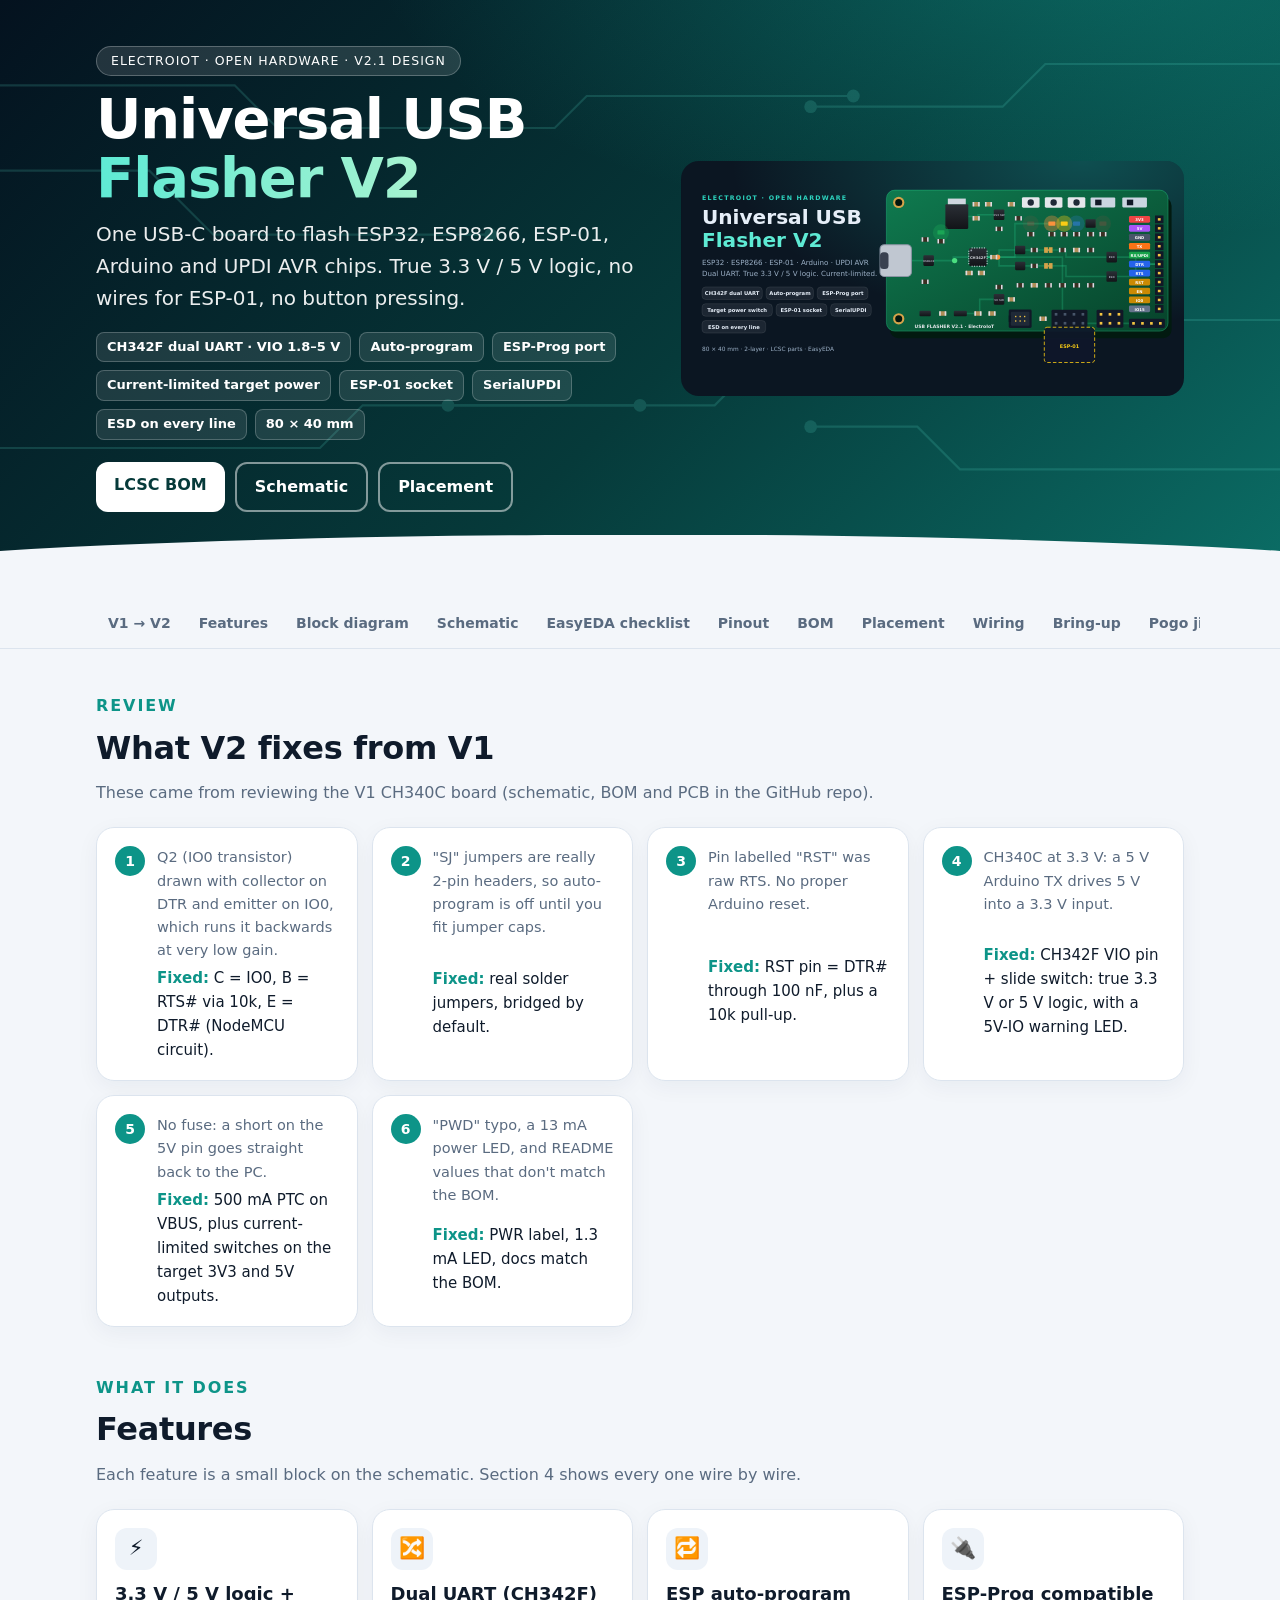
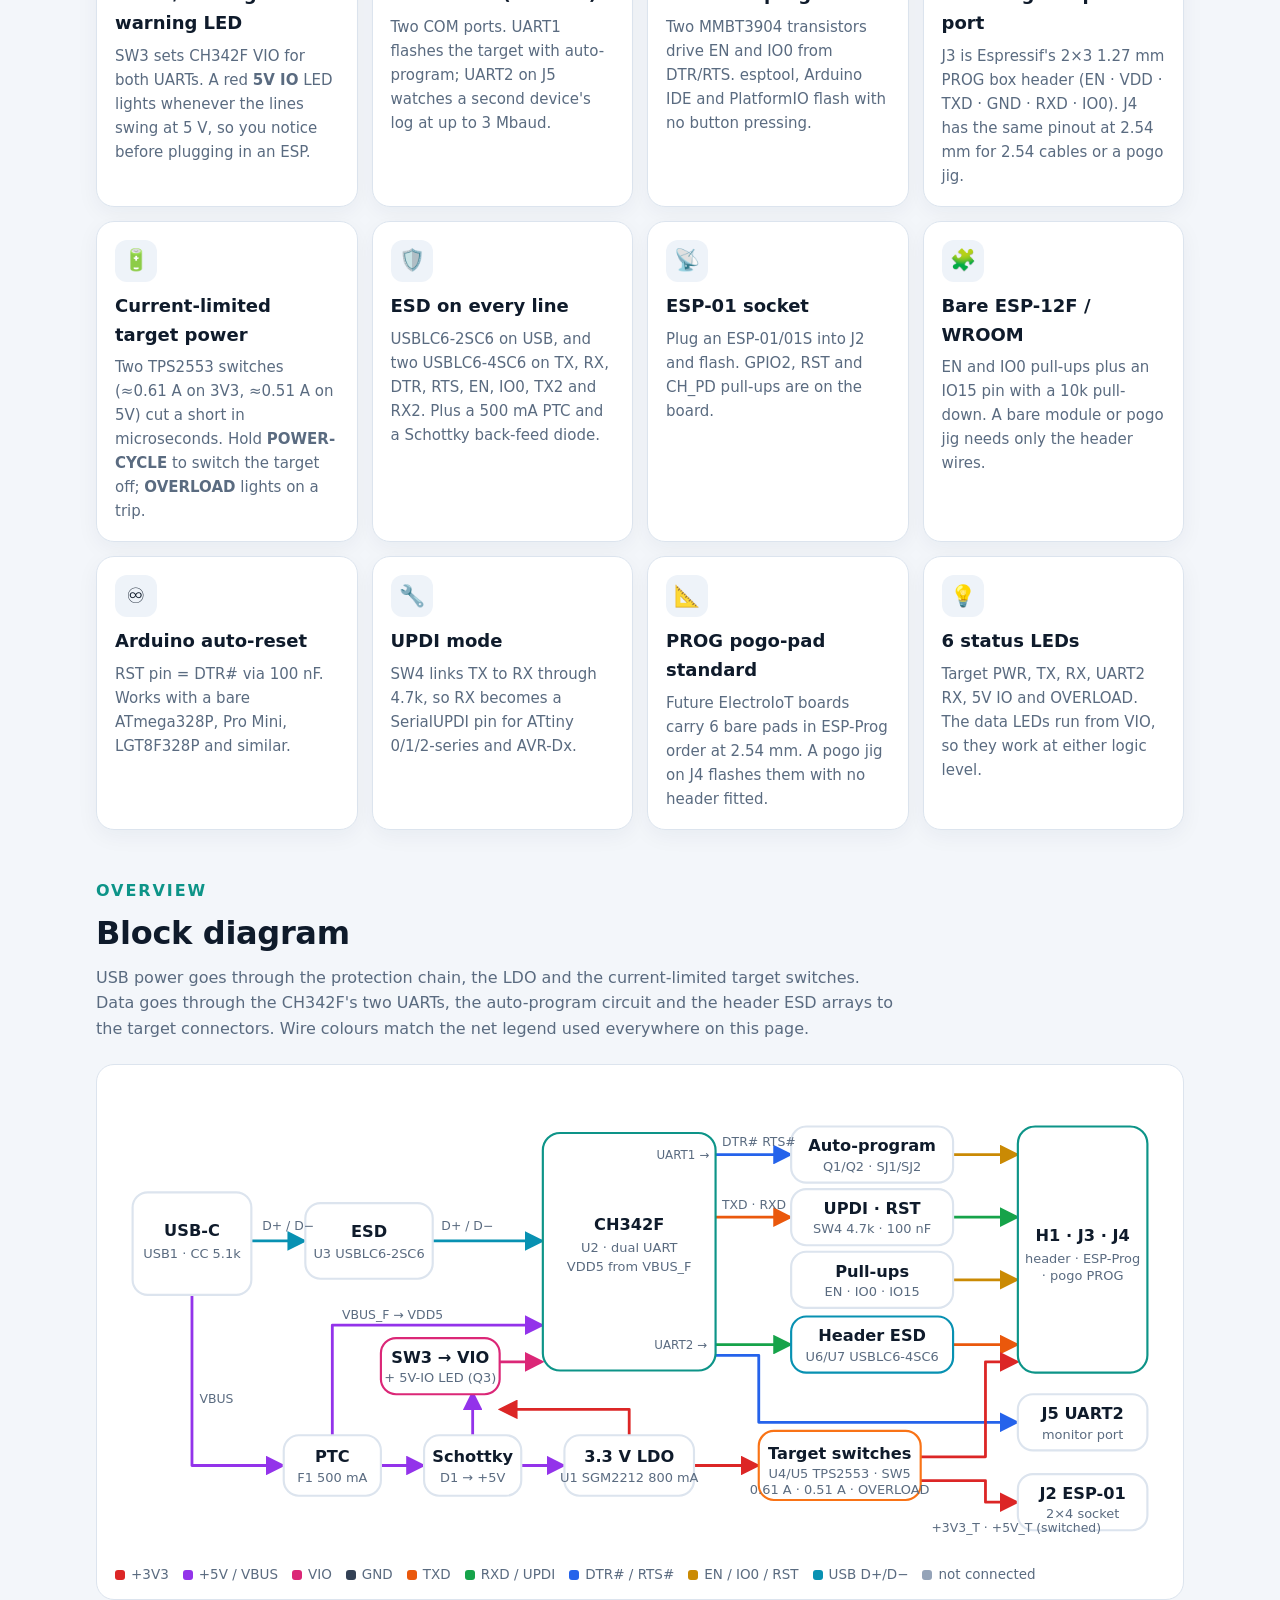
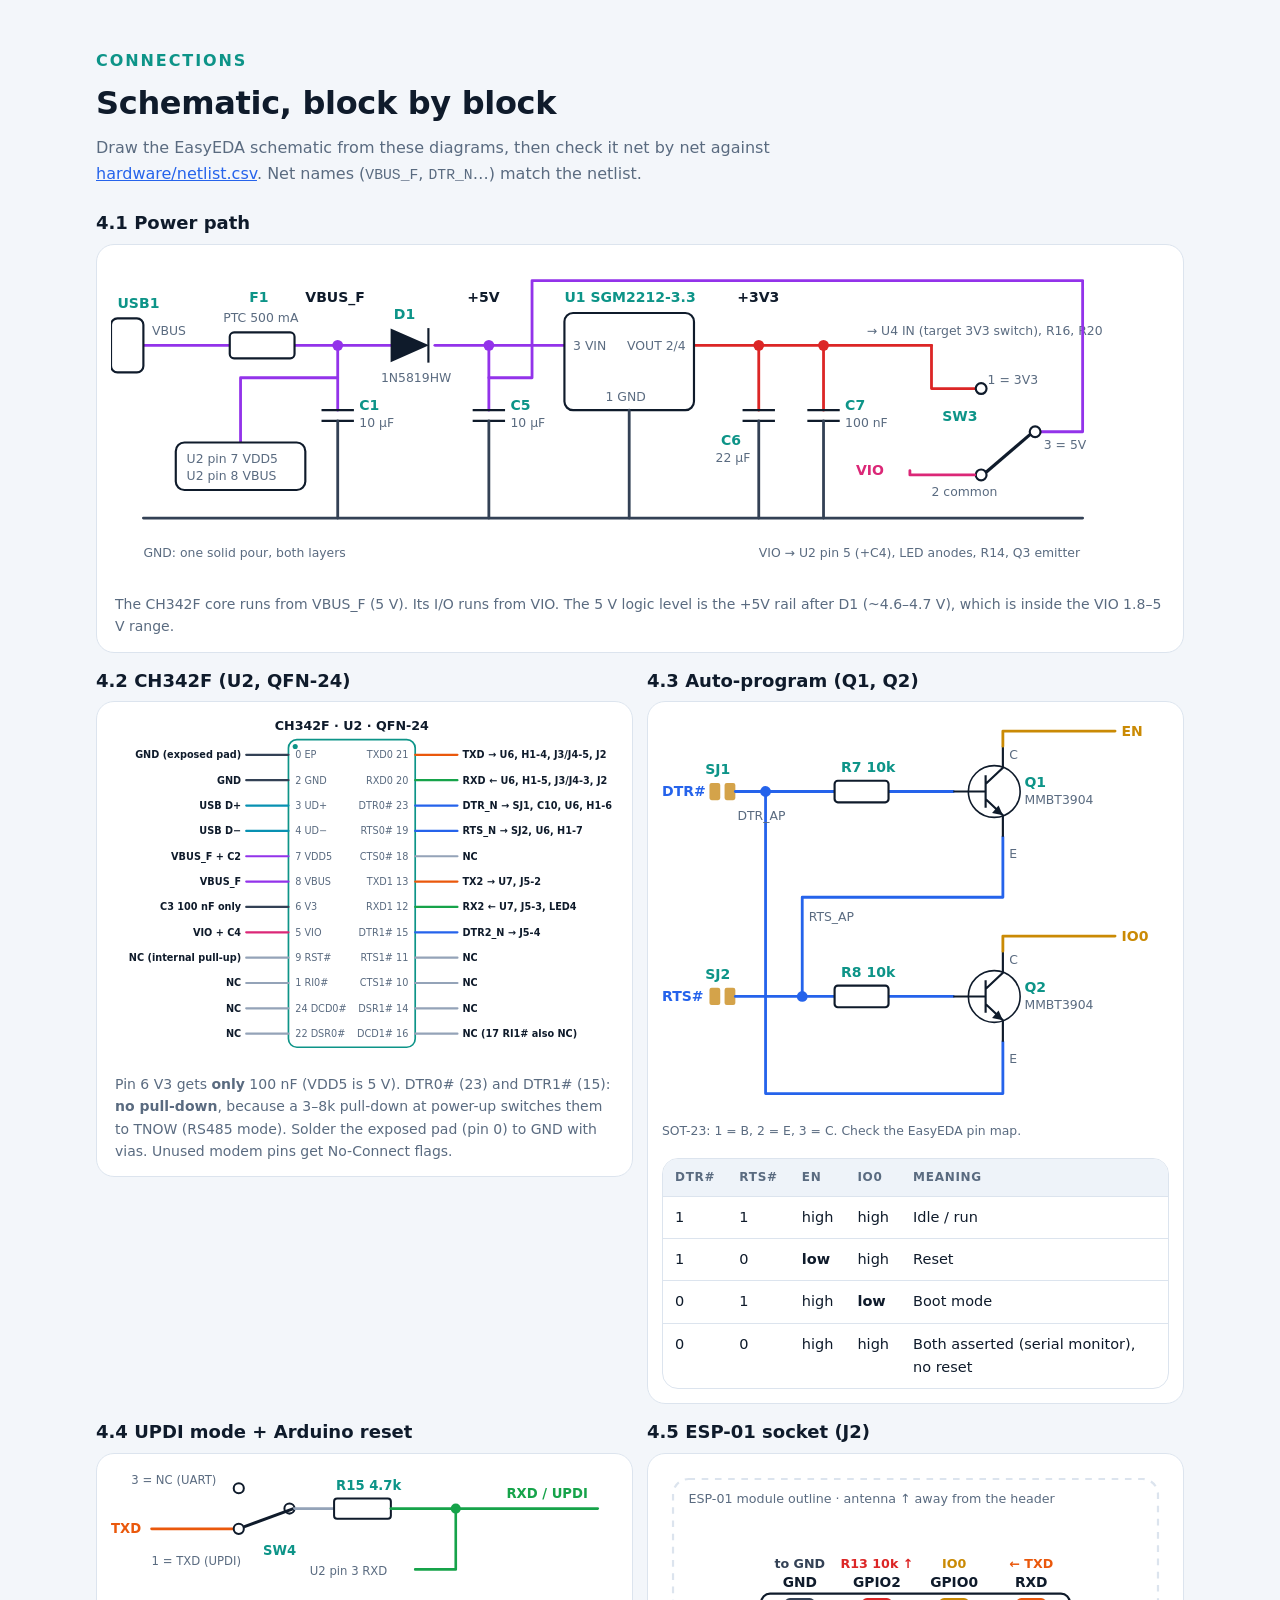
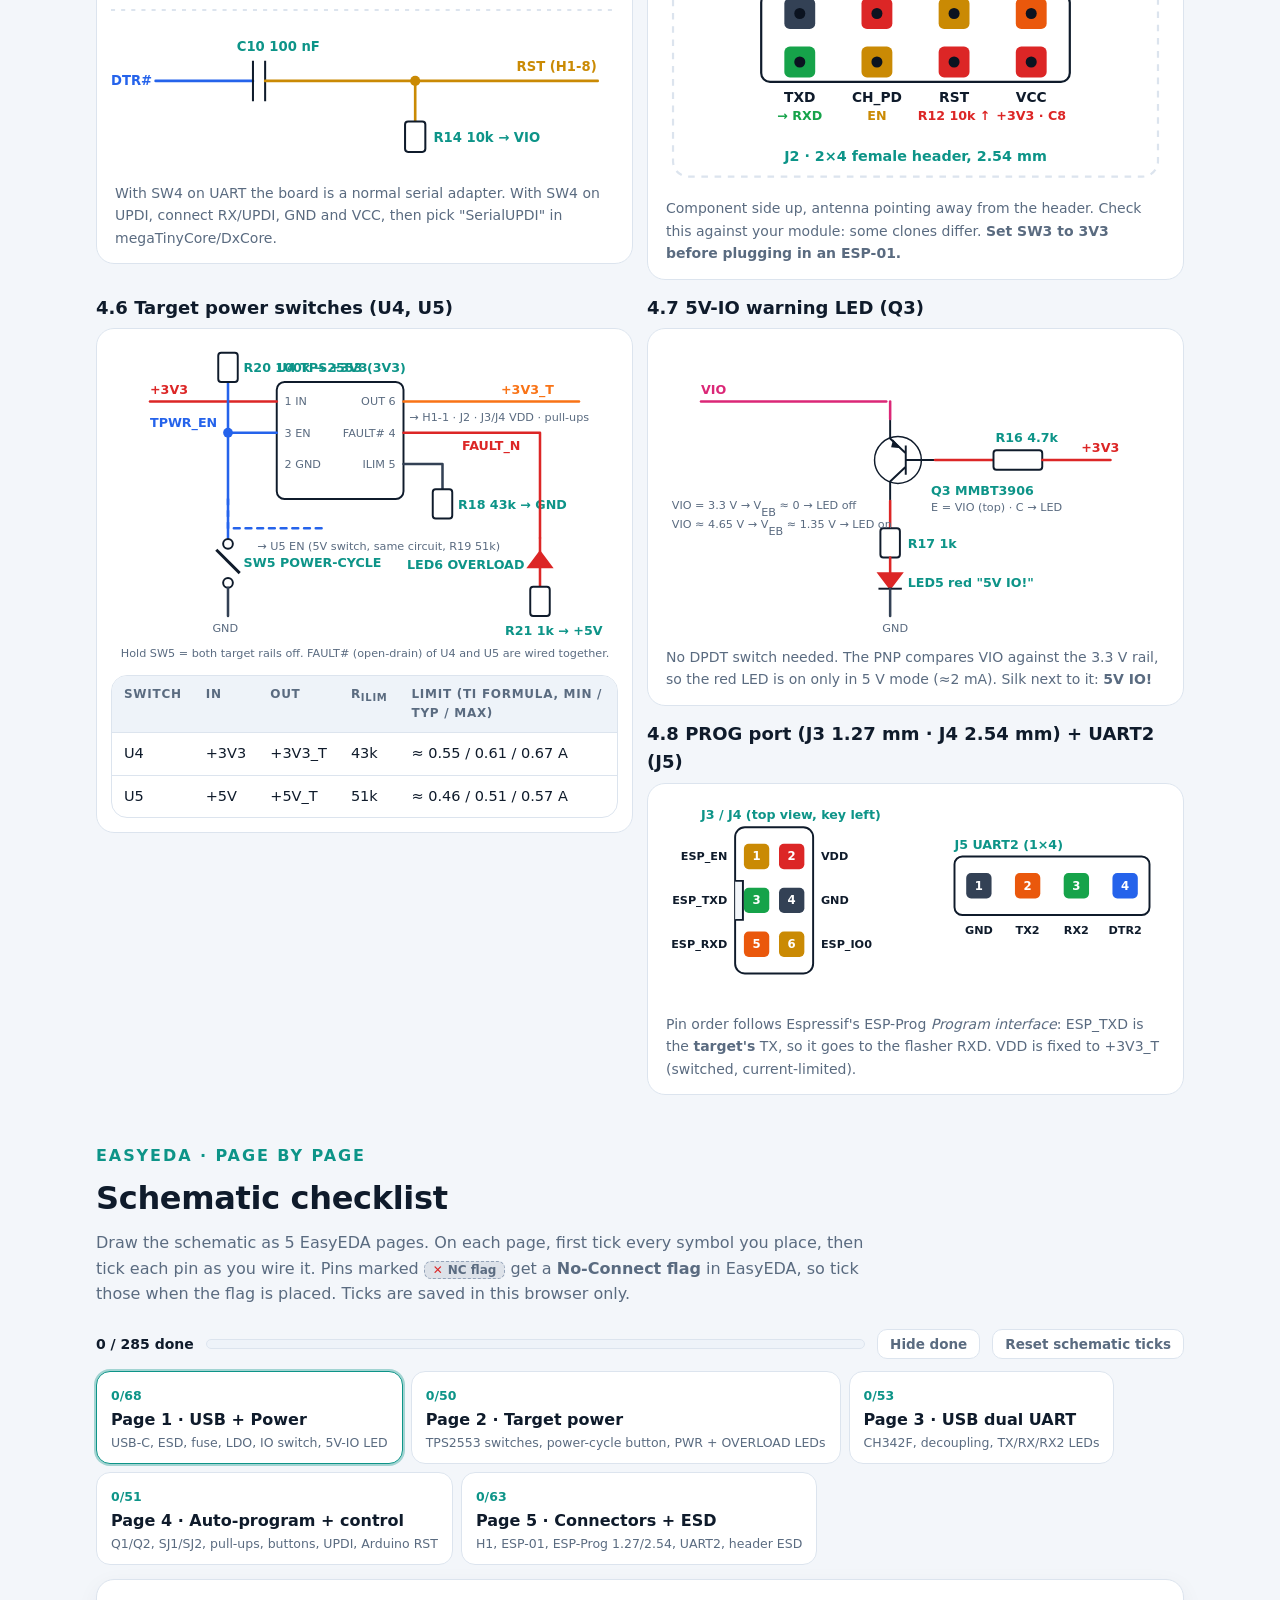
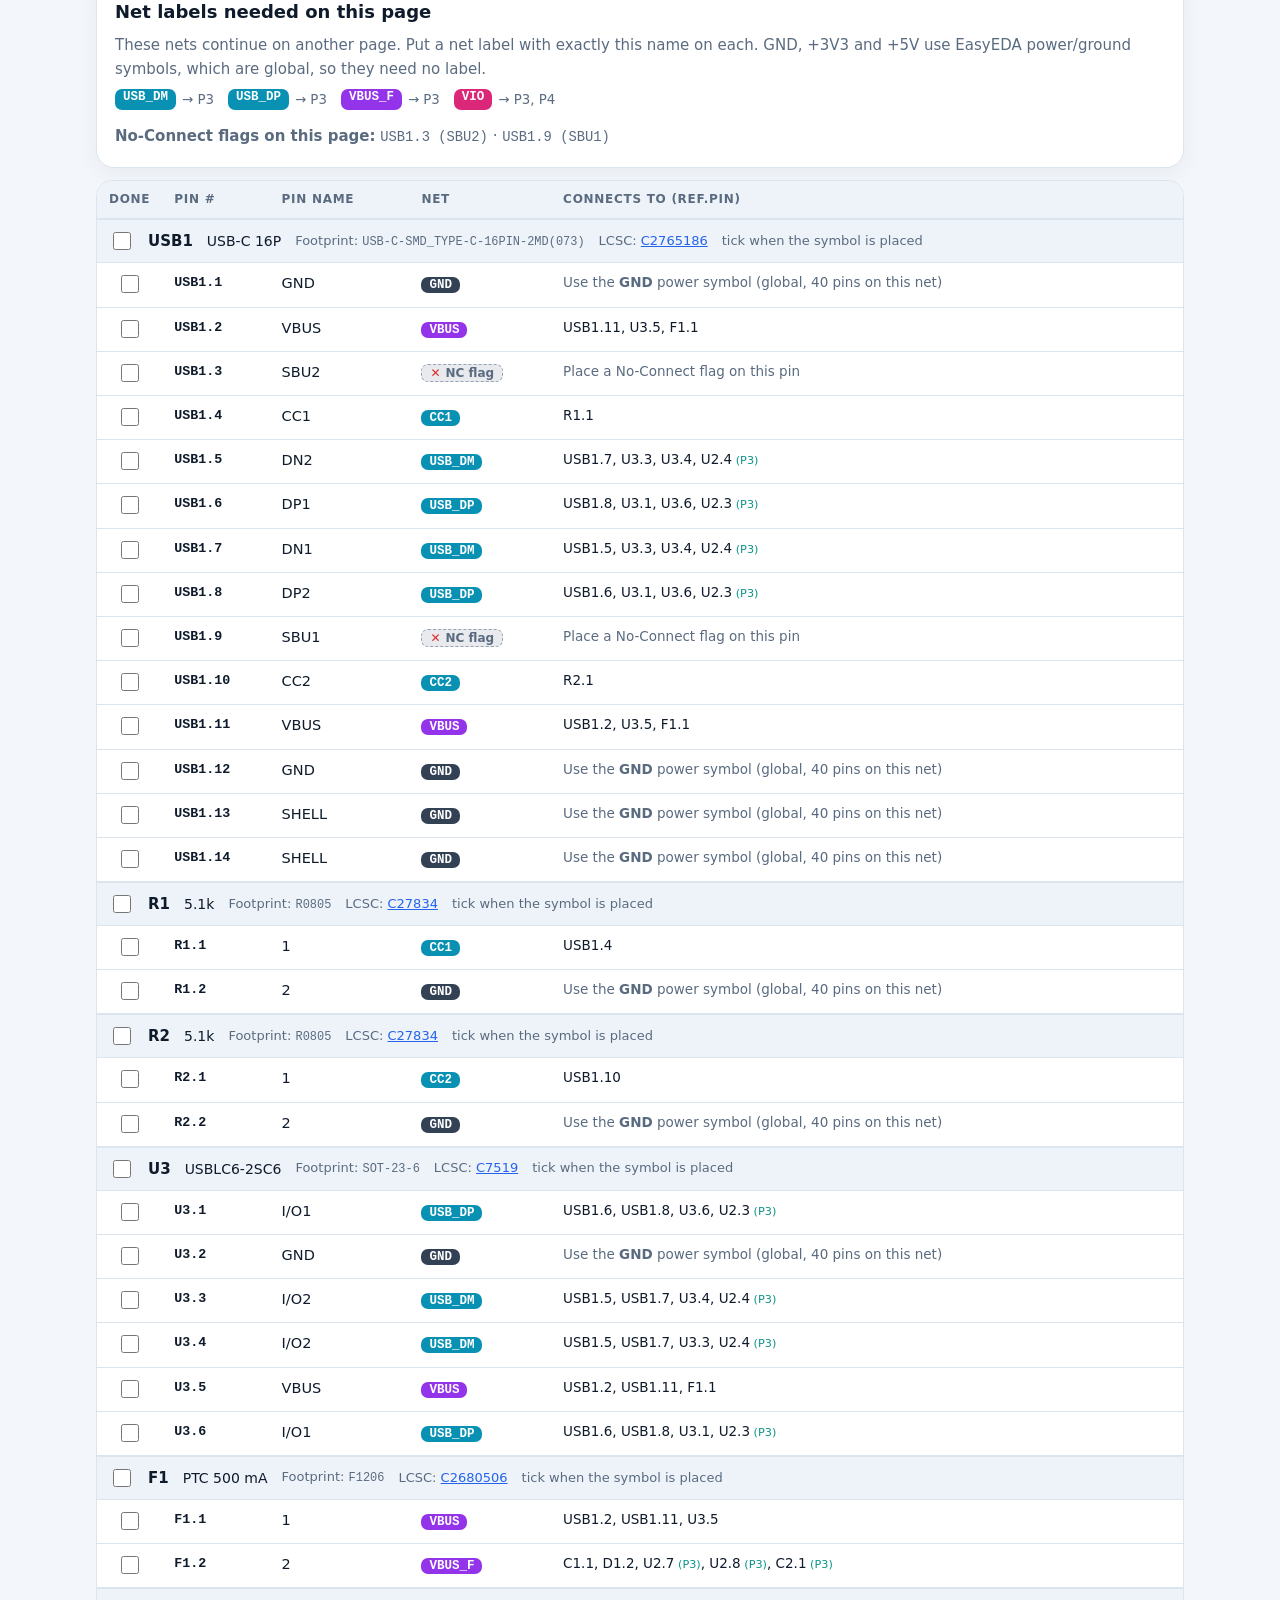
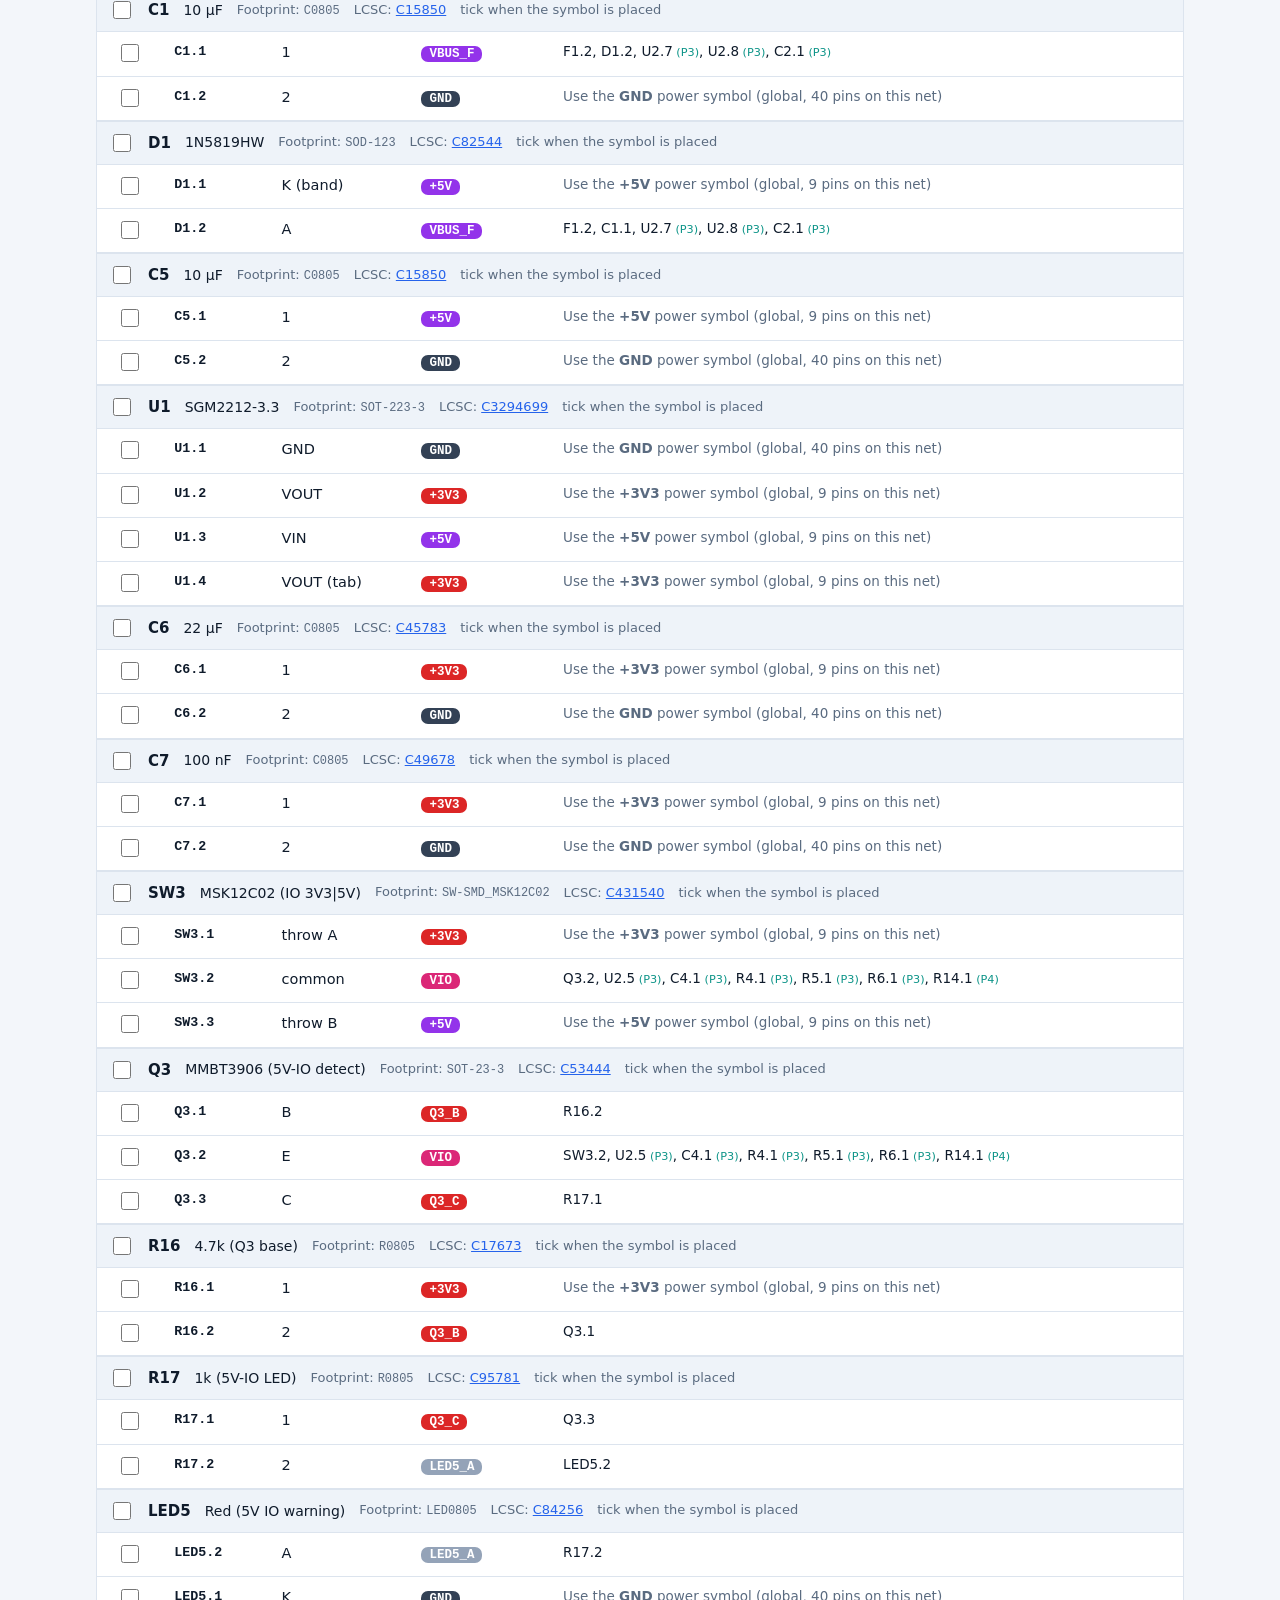
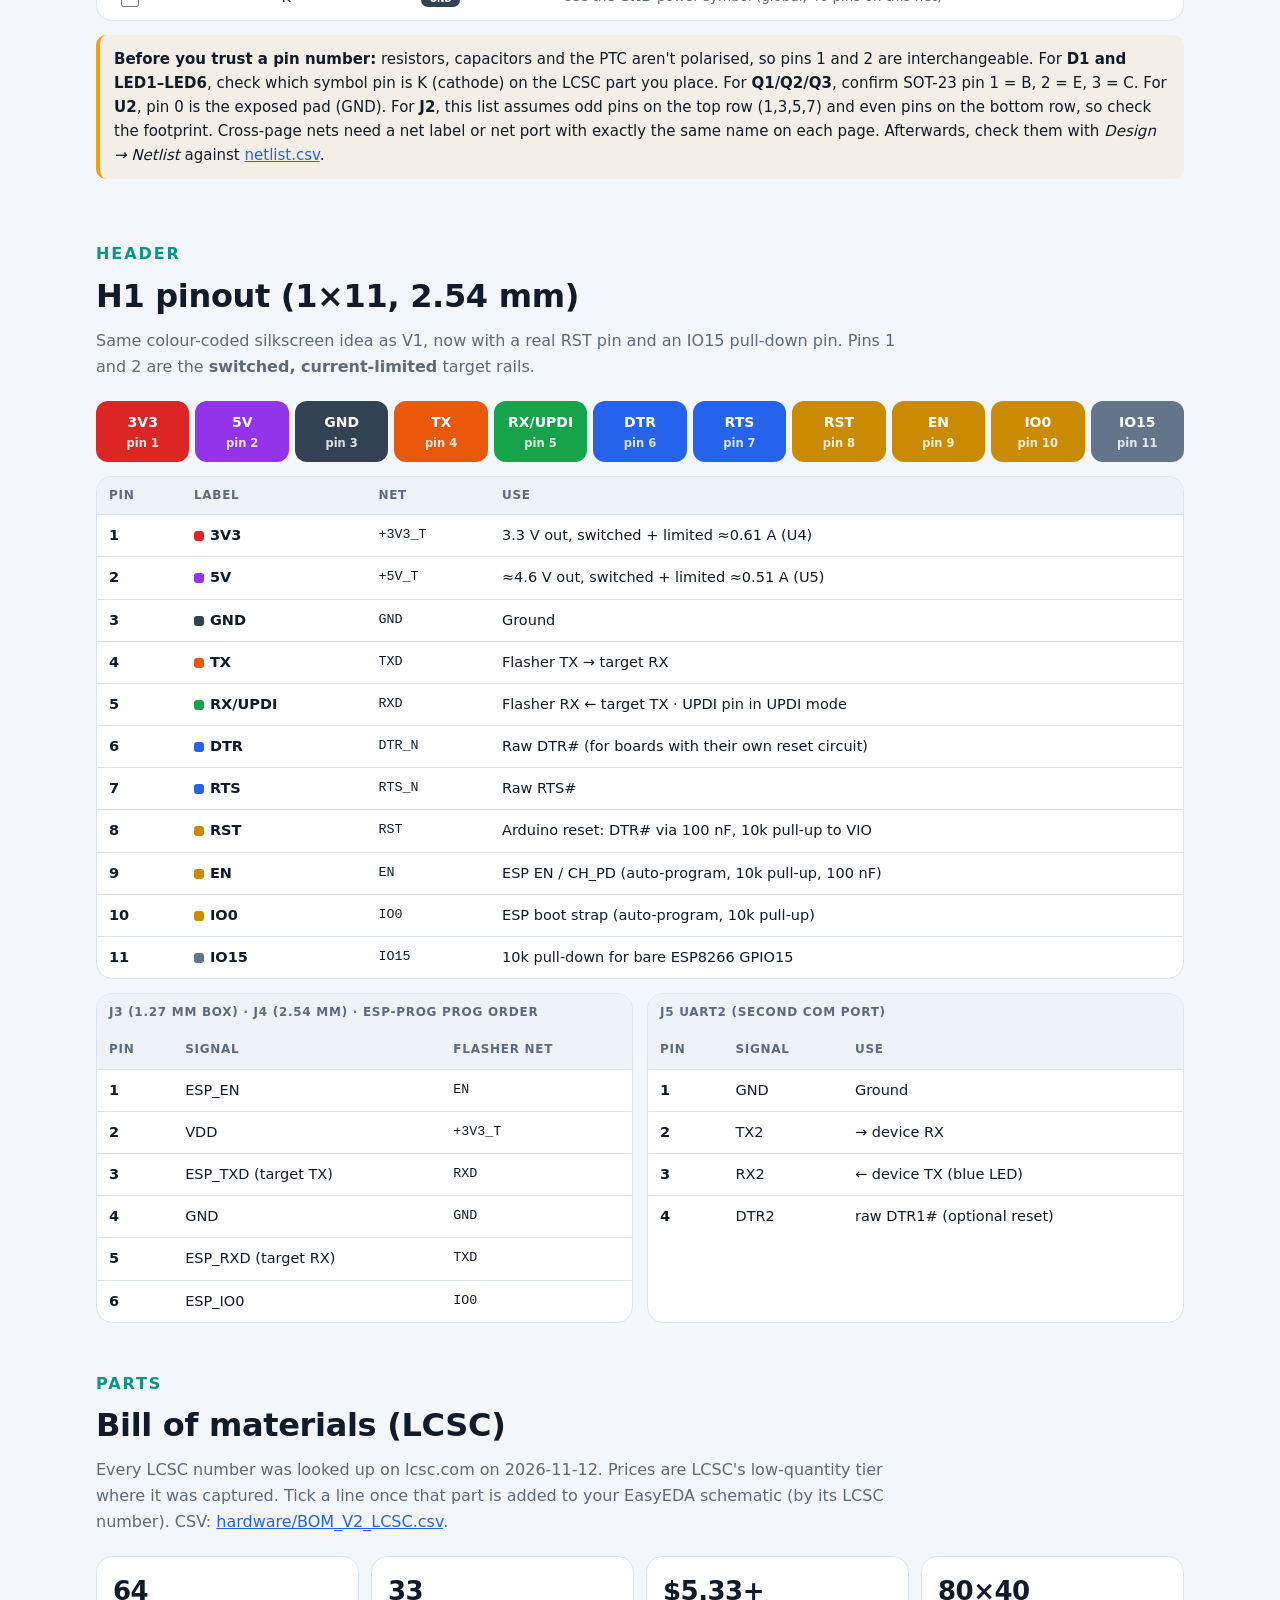
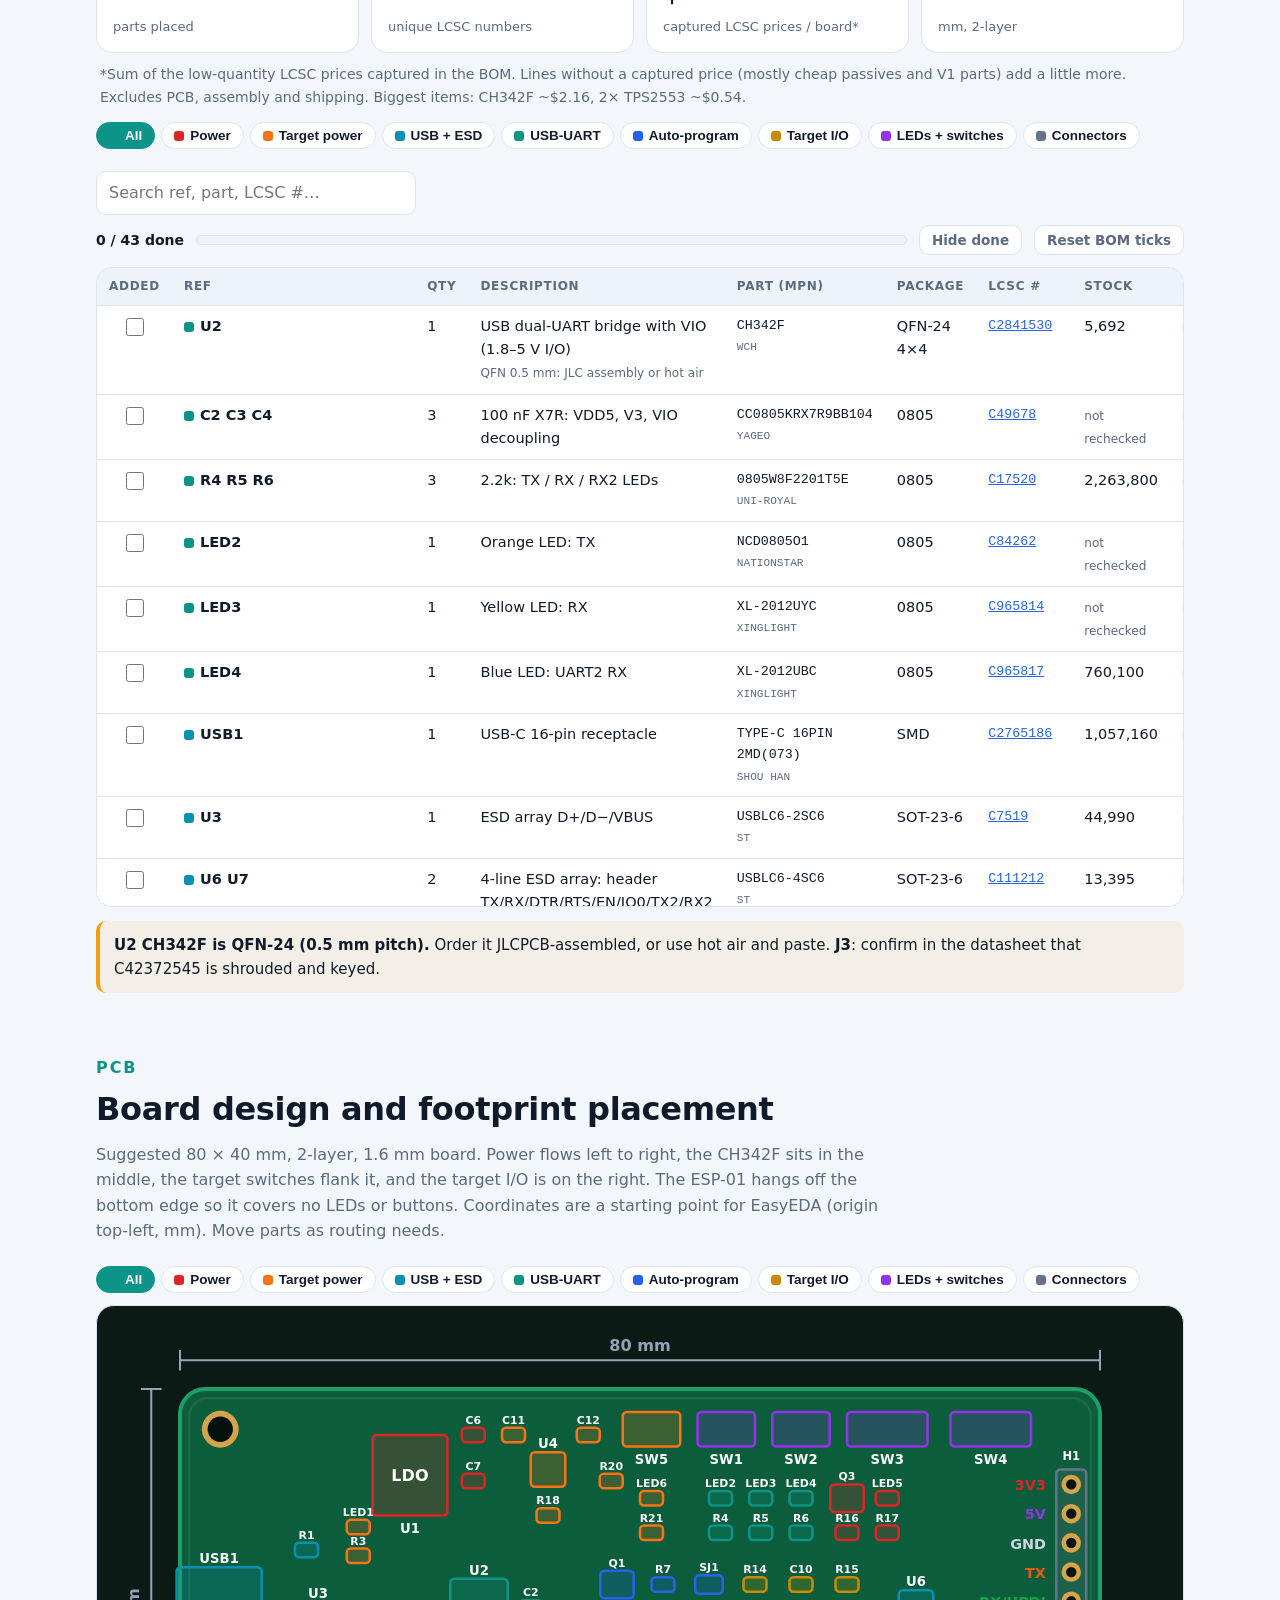
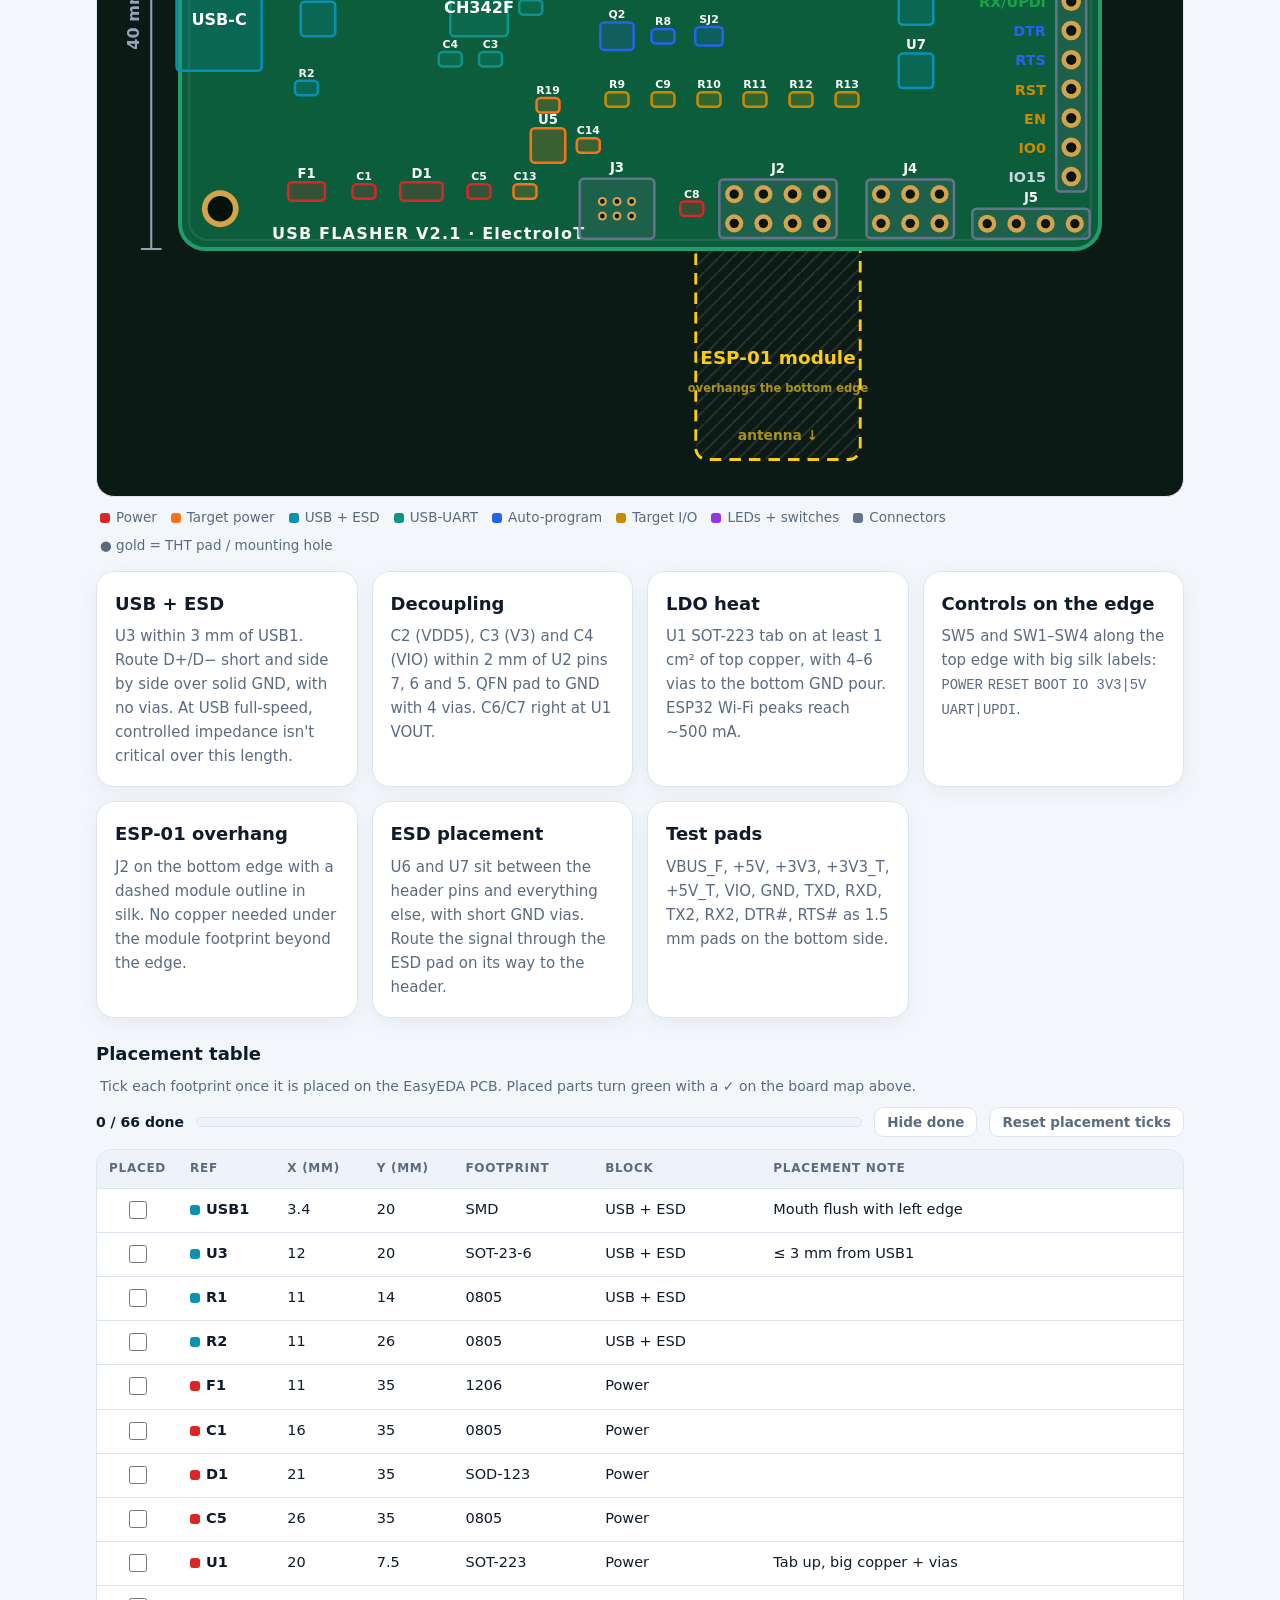
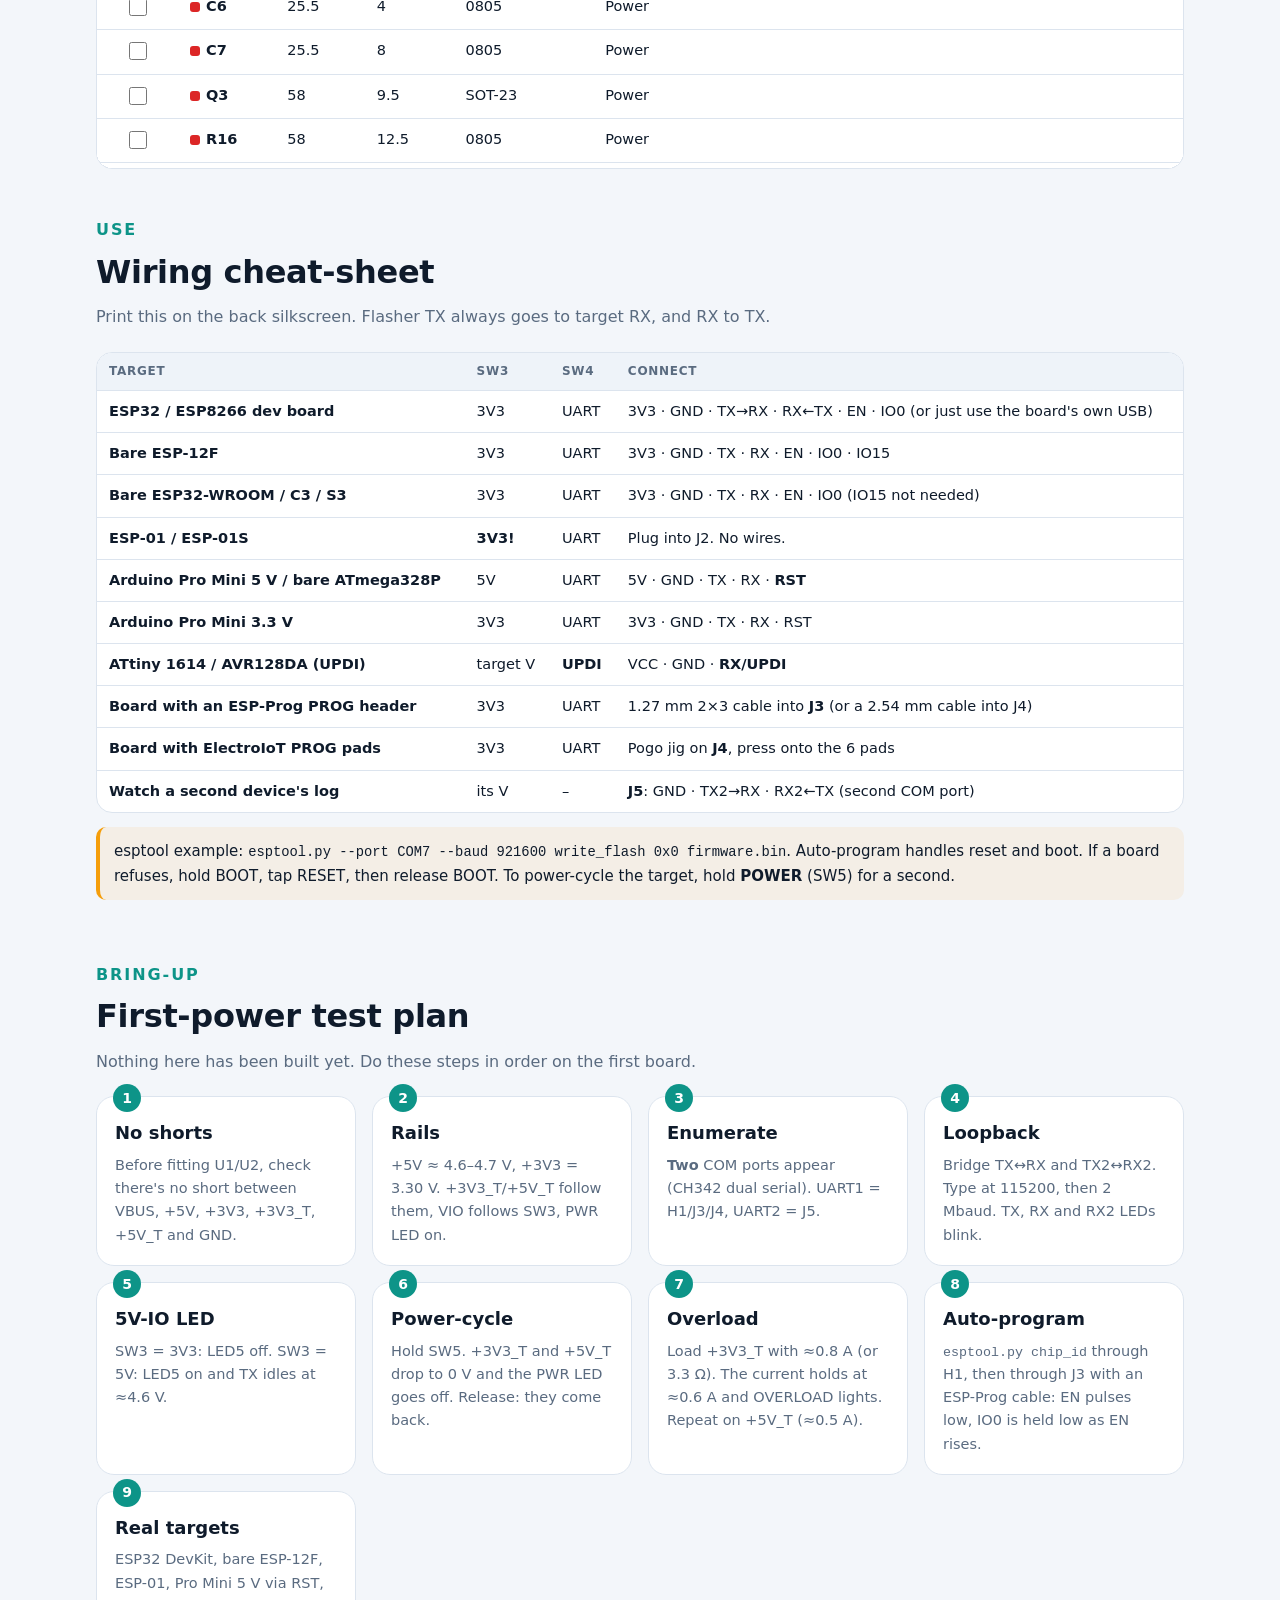
==== commit 46bfa789: "Pogo jig HTML page and supported-chip tables docs/pogo-jig.html: supported-chip table, pick-your-chi" ====
--- a/docs/index.html
+++ b/docs/index.html
@@ -169,7 +169,7 @@
 </header>
 
 <nav class="toc"><div class="wrap">
-  <a href="#fixes">V1 → V2</a><a href="#features">Features</a><a href="#block">Block diagram</a><a href="#schematic">Schematic</a><a href="#sch-check">EasyEDA checklist</a><a href="#pinout">Pinout</a><a href="#bom">BOM</a><a href="#placement">Placement</a><a href="#wiring">Wiring</a><a href="#test">Bring-up</a>
+  <a href="#fixes">V1 → V2</a><a href="#features">Features</a><a href="#block">Block diagram</a><a href="#schematic">Schematic</a><a href="#sch-check">EasyEDA checklist</a><a href="#pinout">Pinout</a><a href="#bom">BOM</a><a href="#placement">Placement</a><a href="#wiring">Wiring</a><a href="#test">Bring-up</a><a href="pogo-jig.html">Pogo jig ↗</a>
 </div></nav>
 
 <main class="wrap">
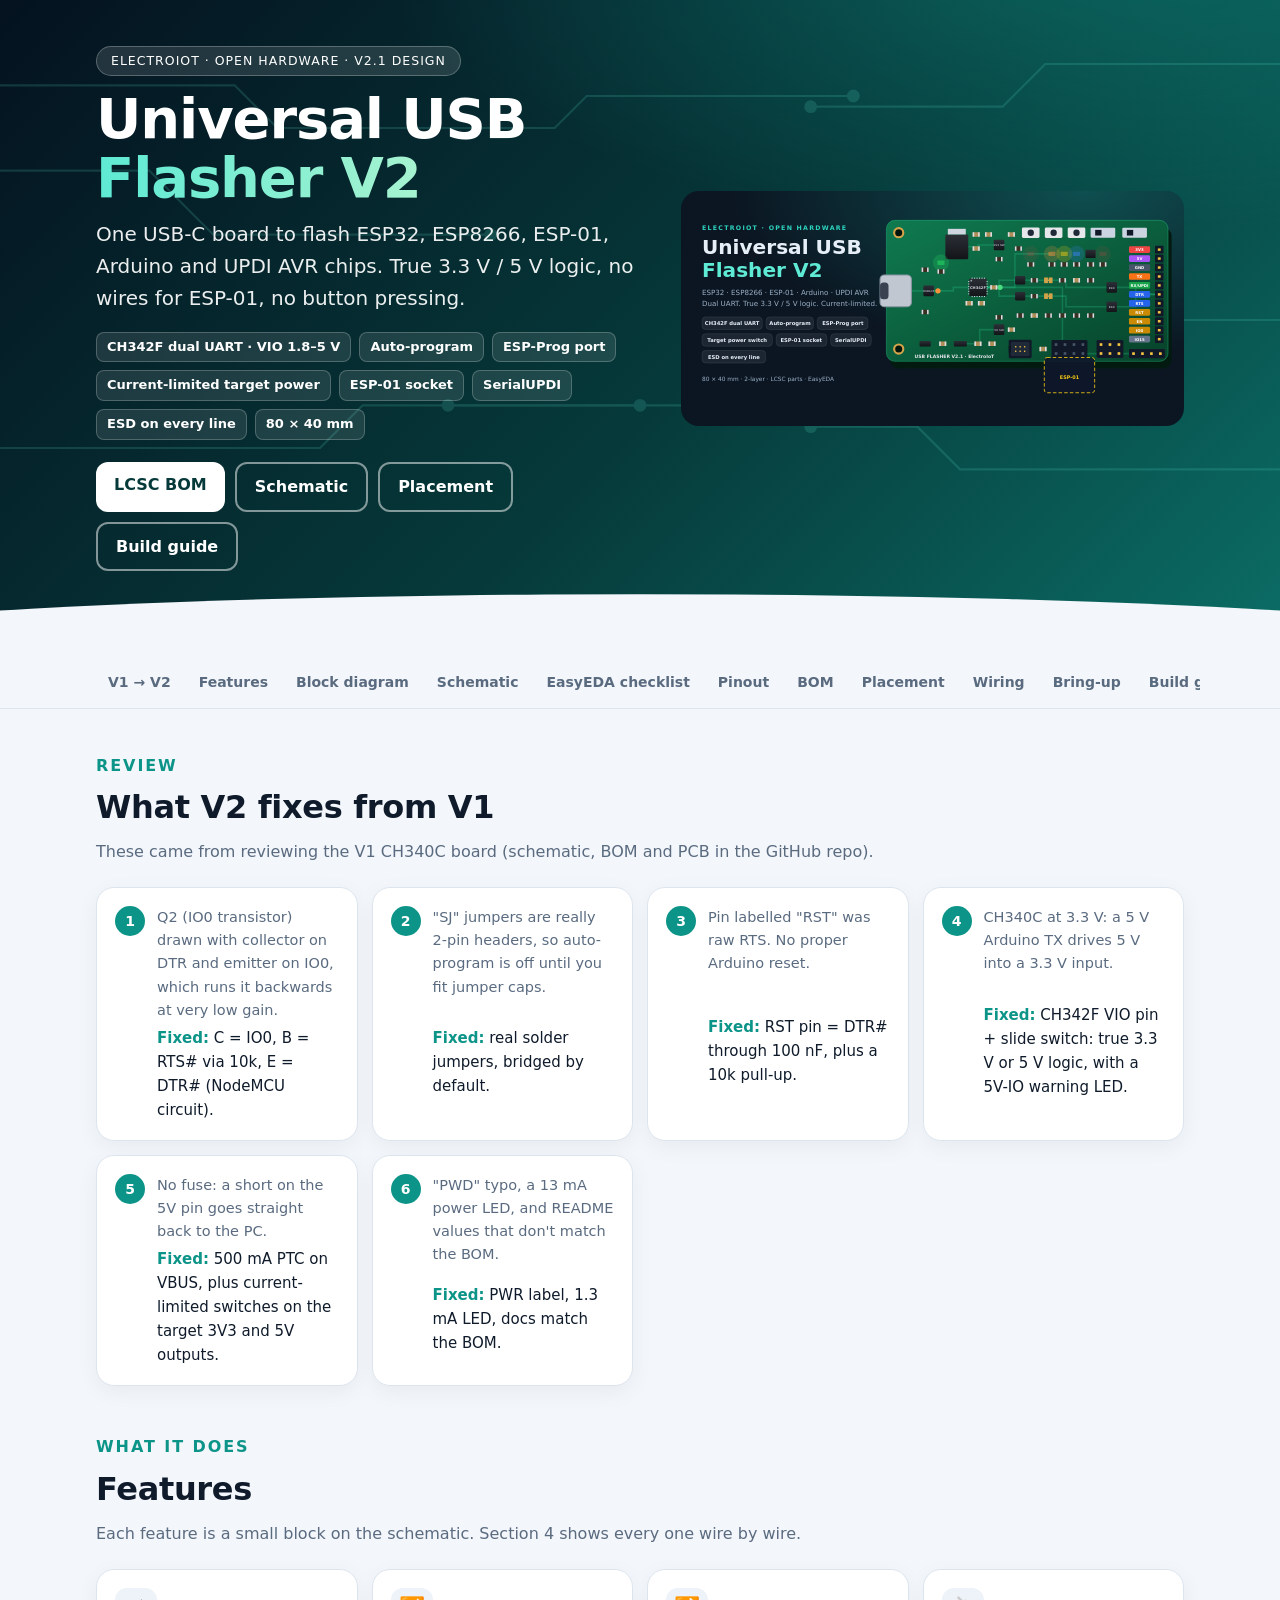
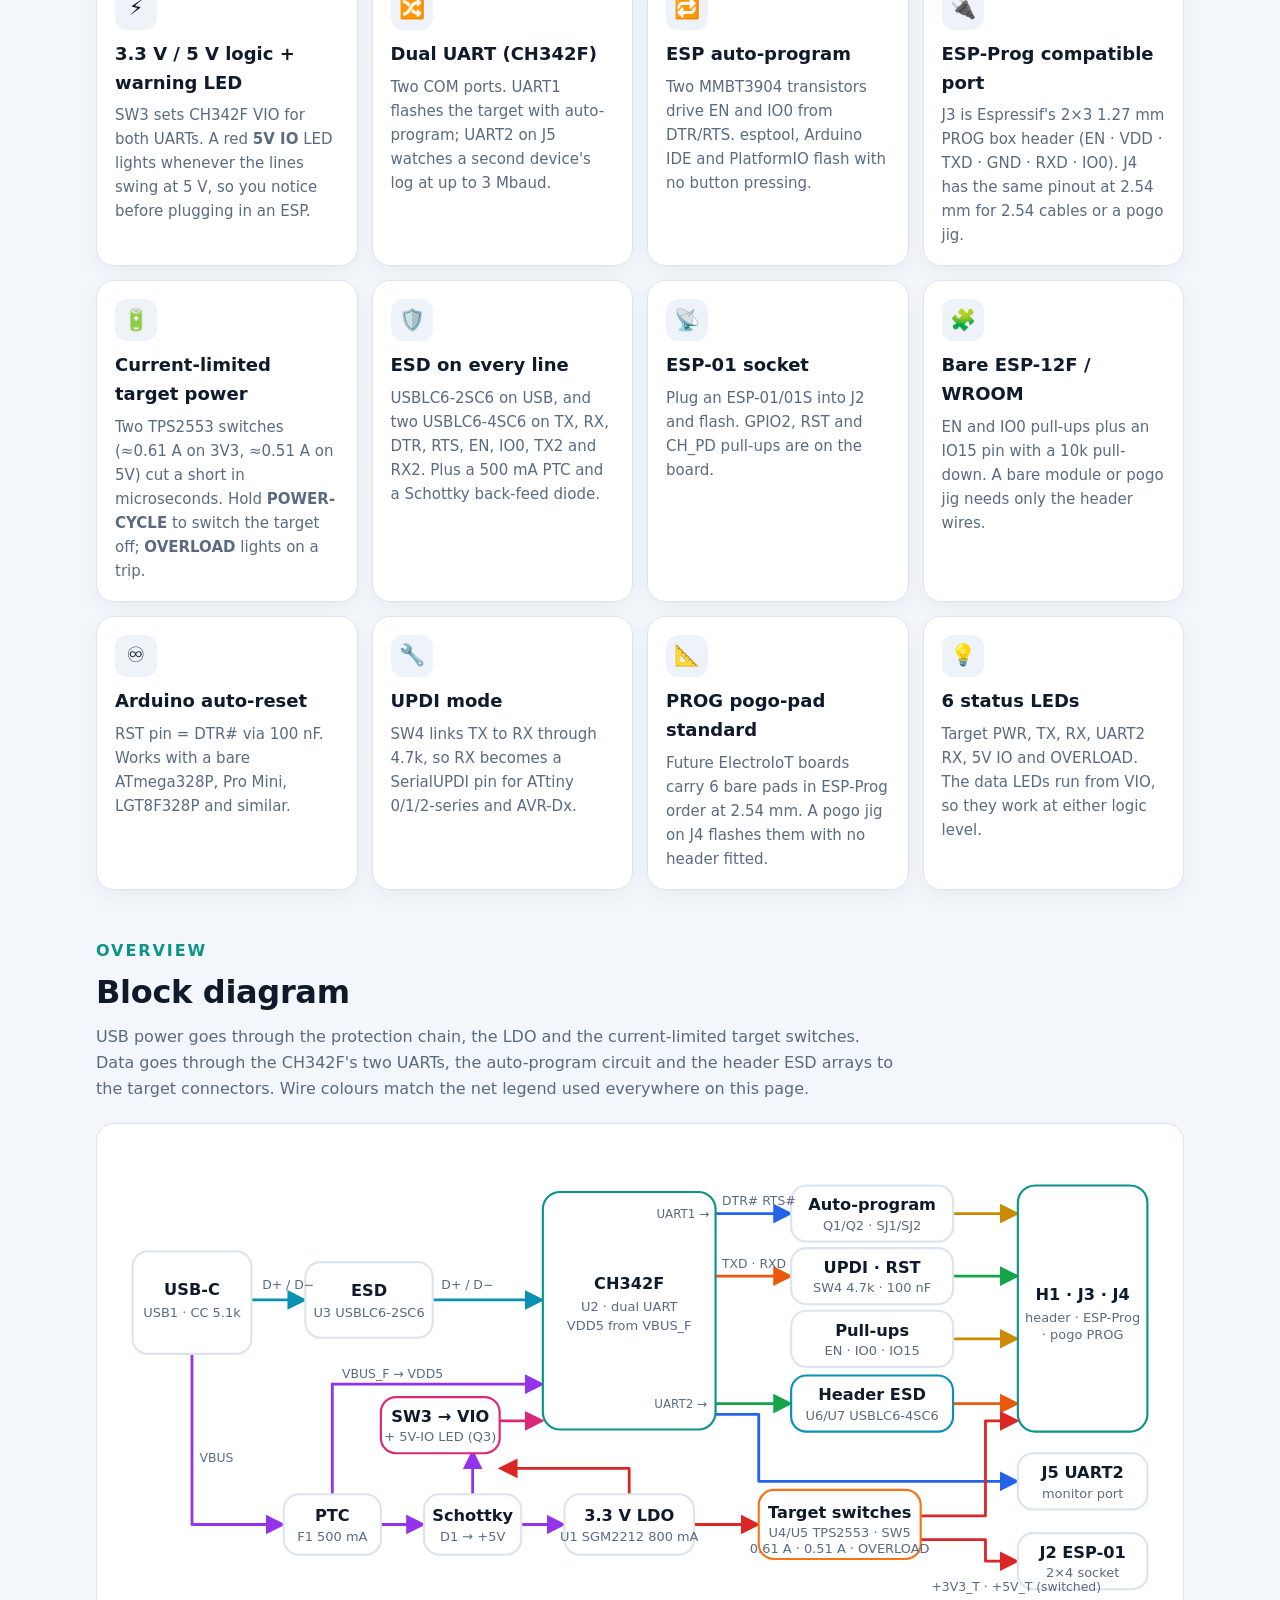
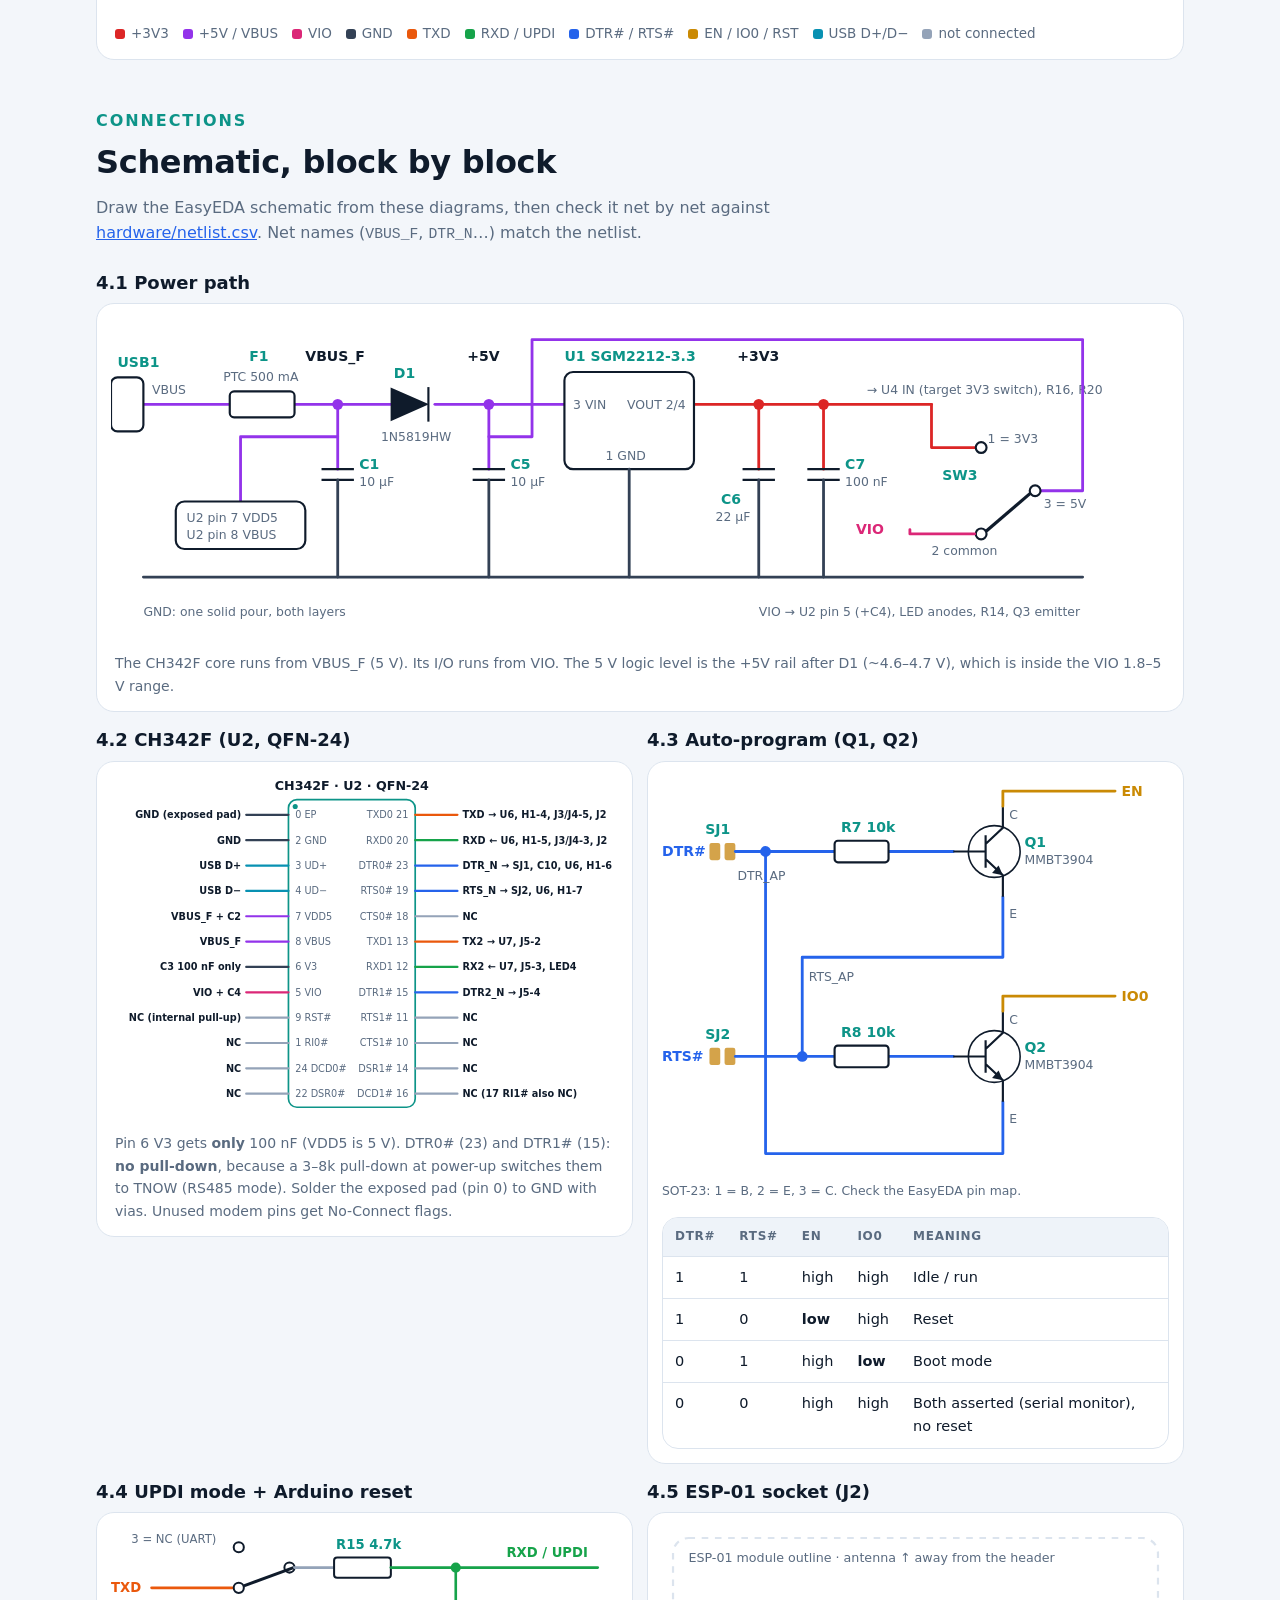
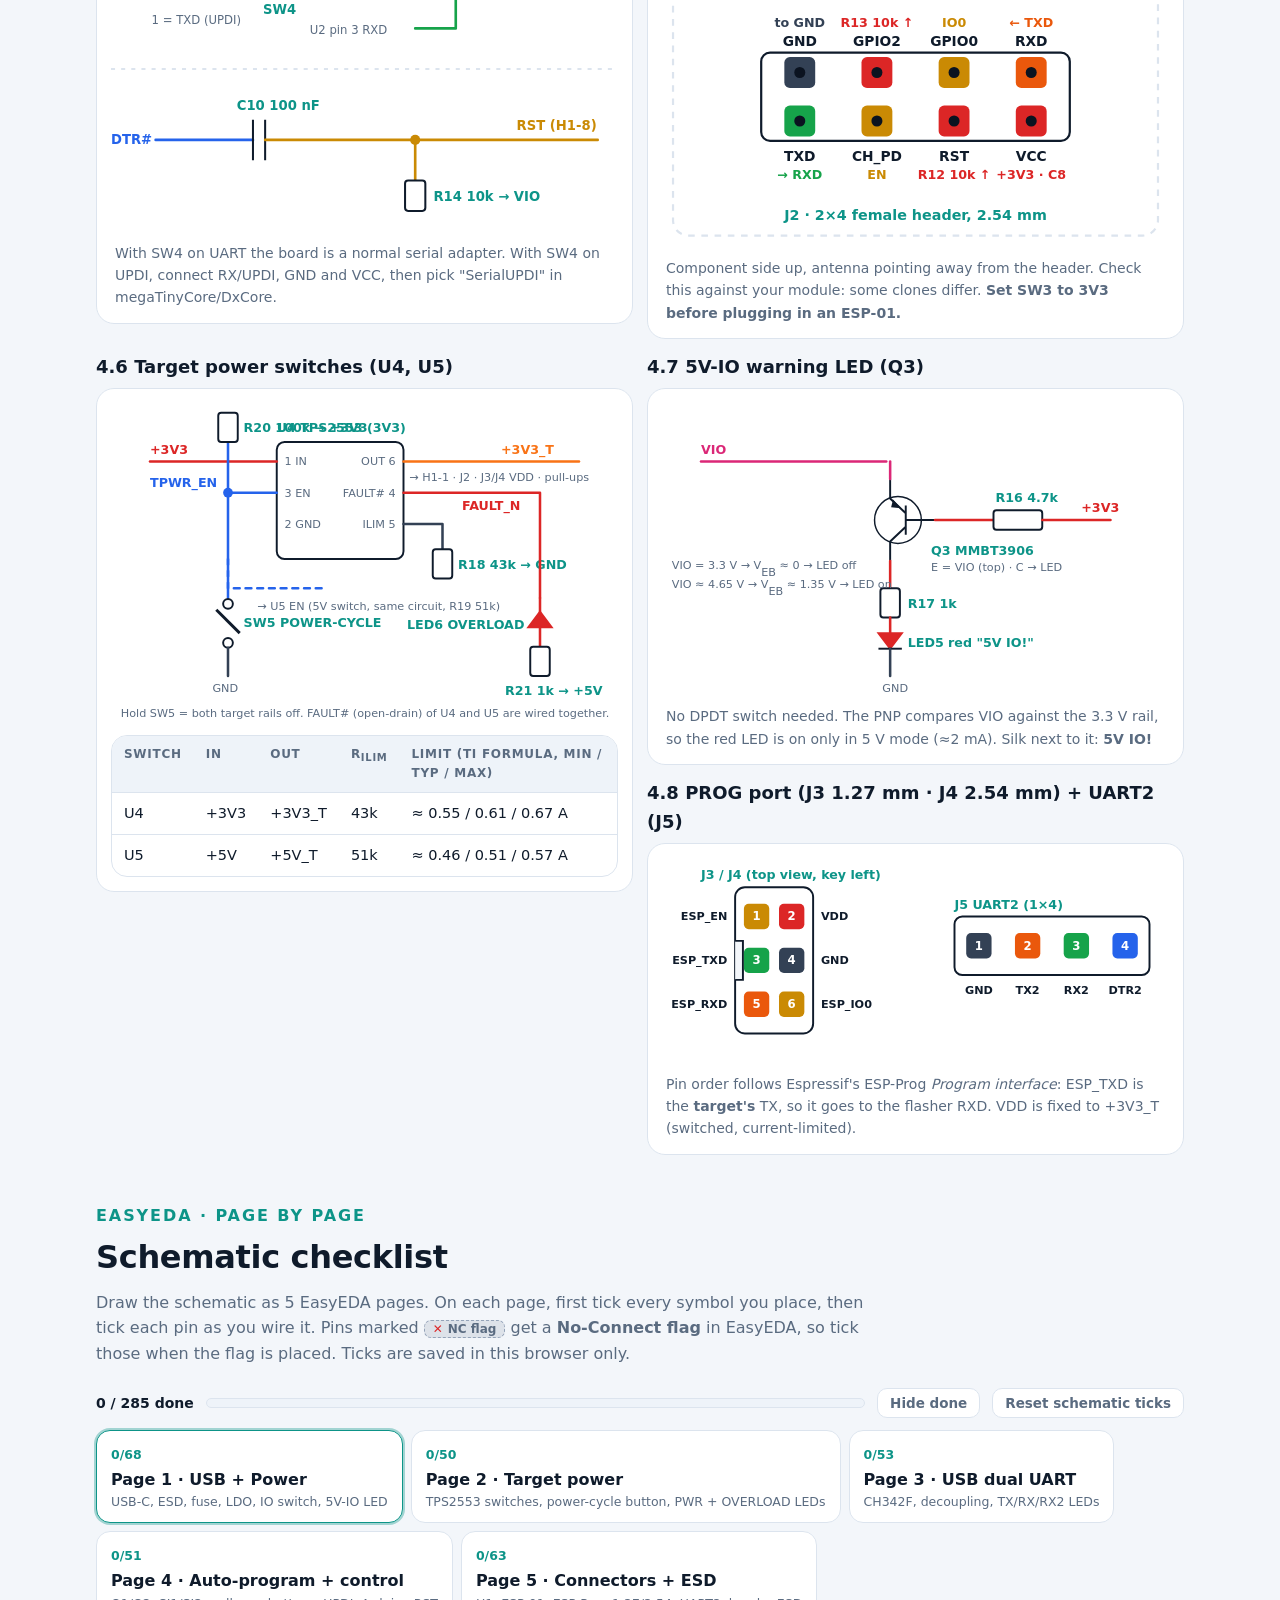
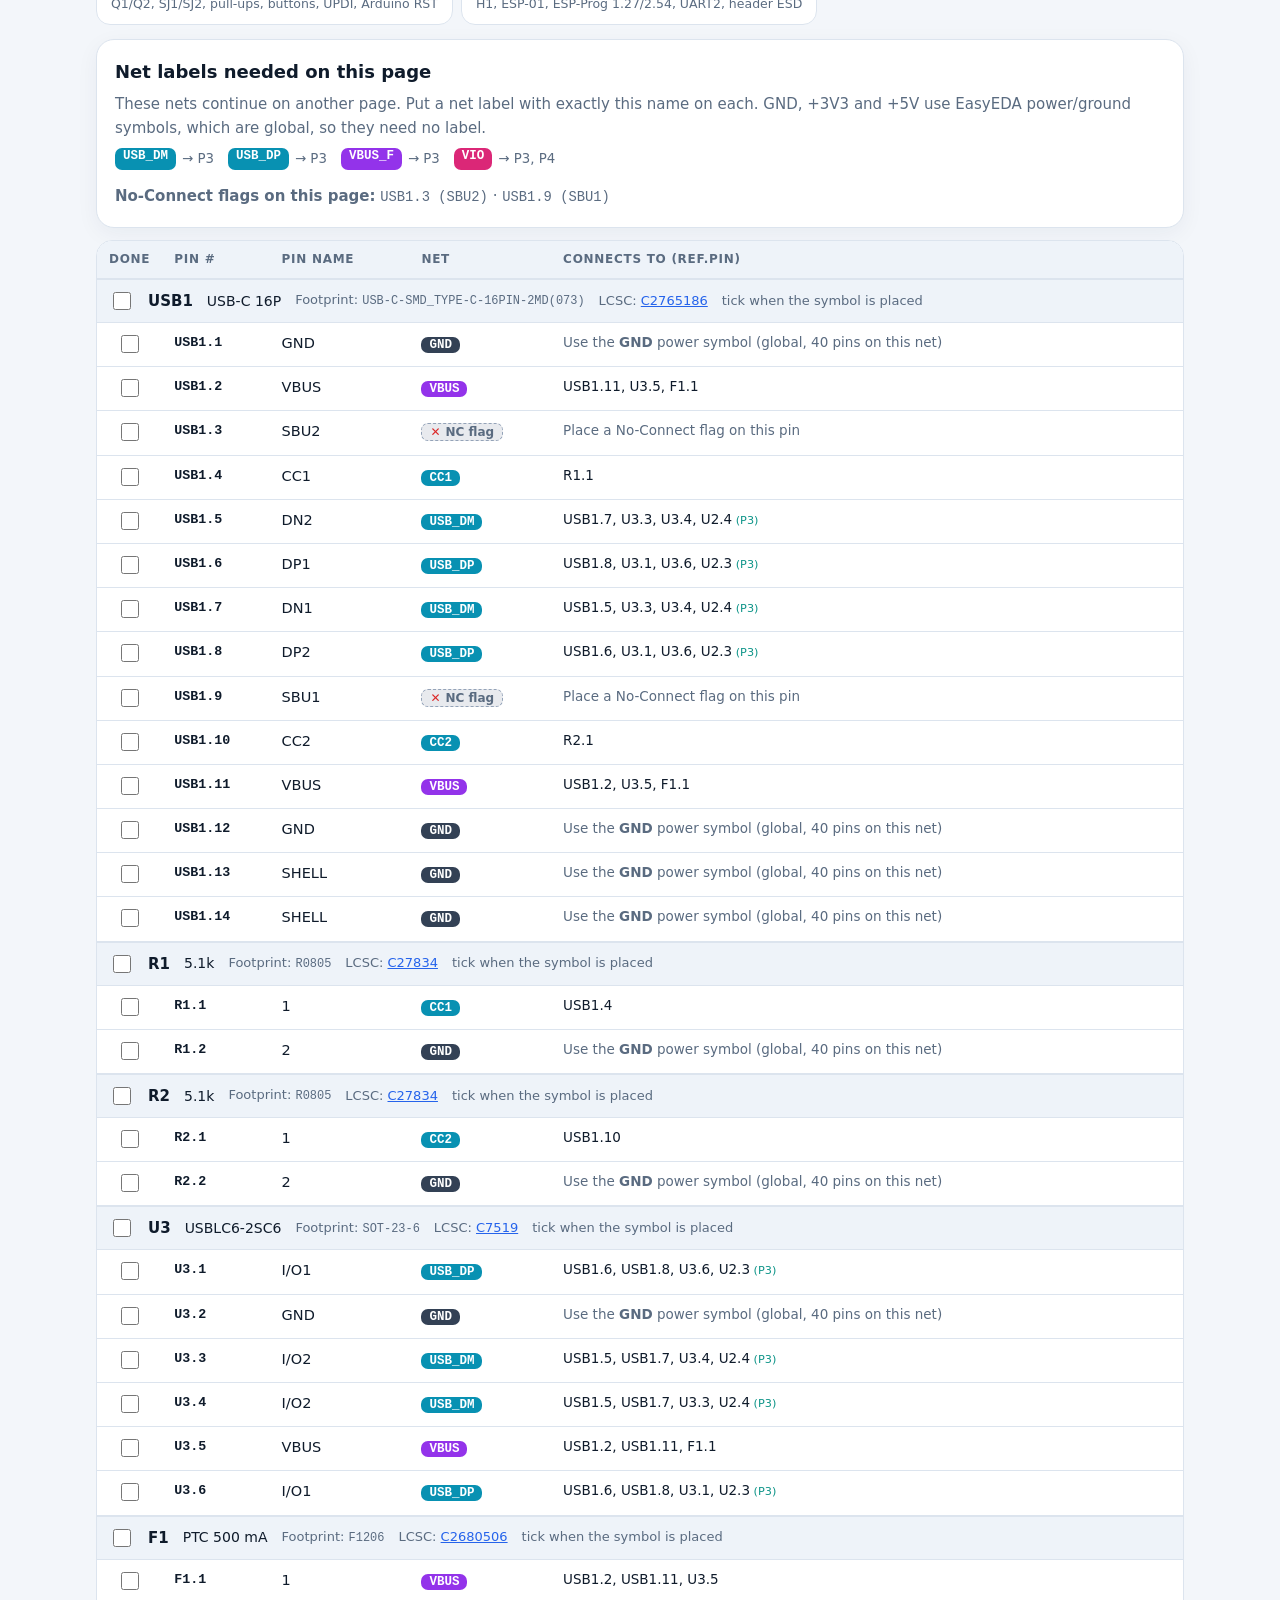
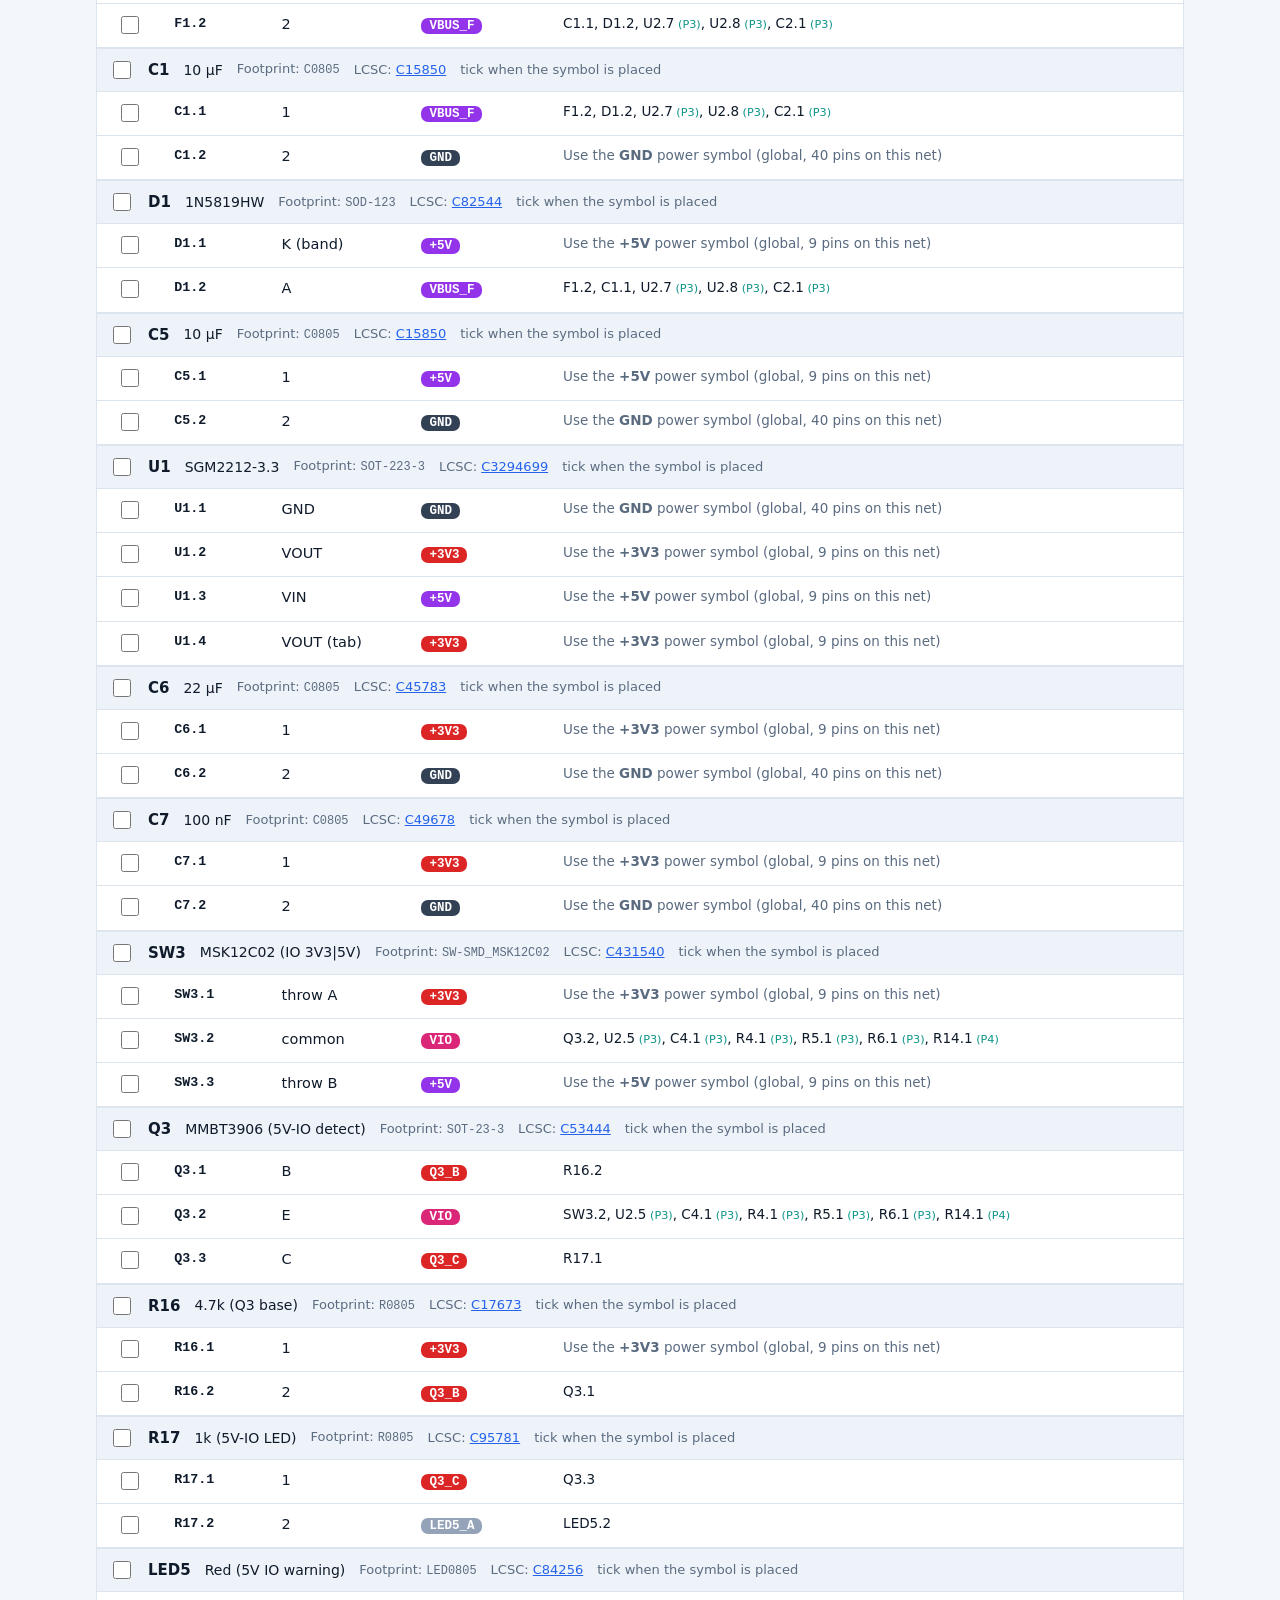
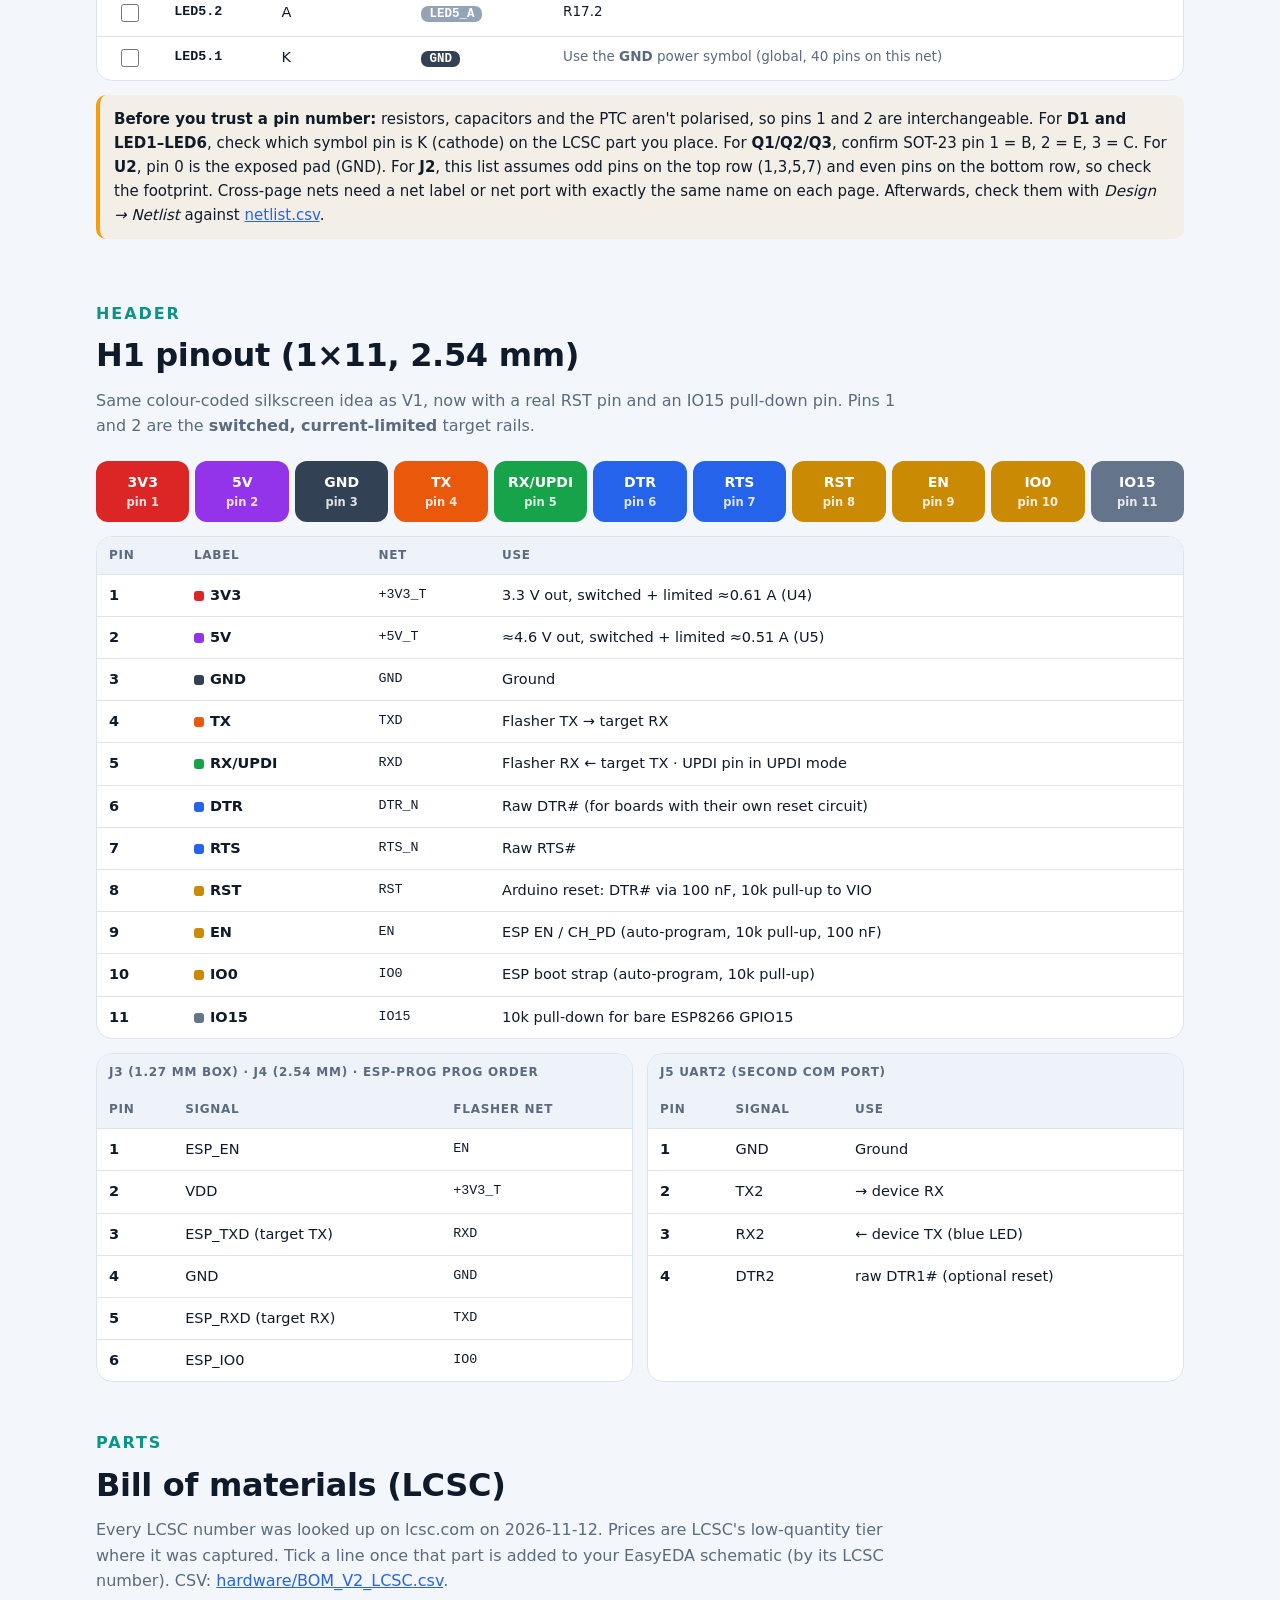
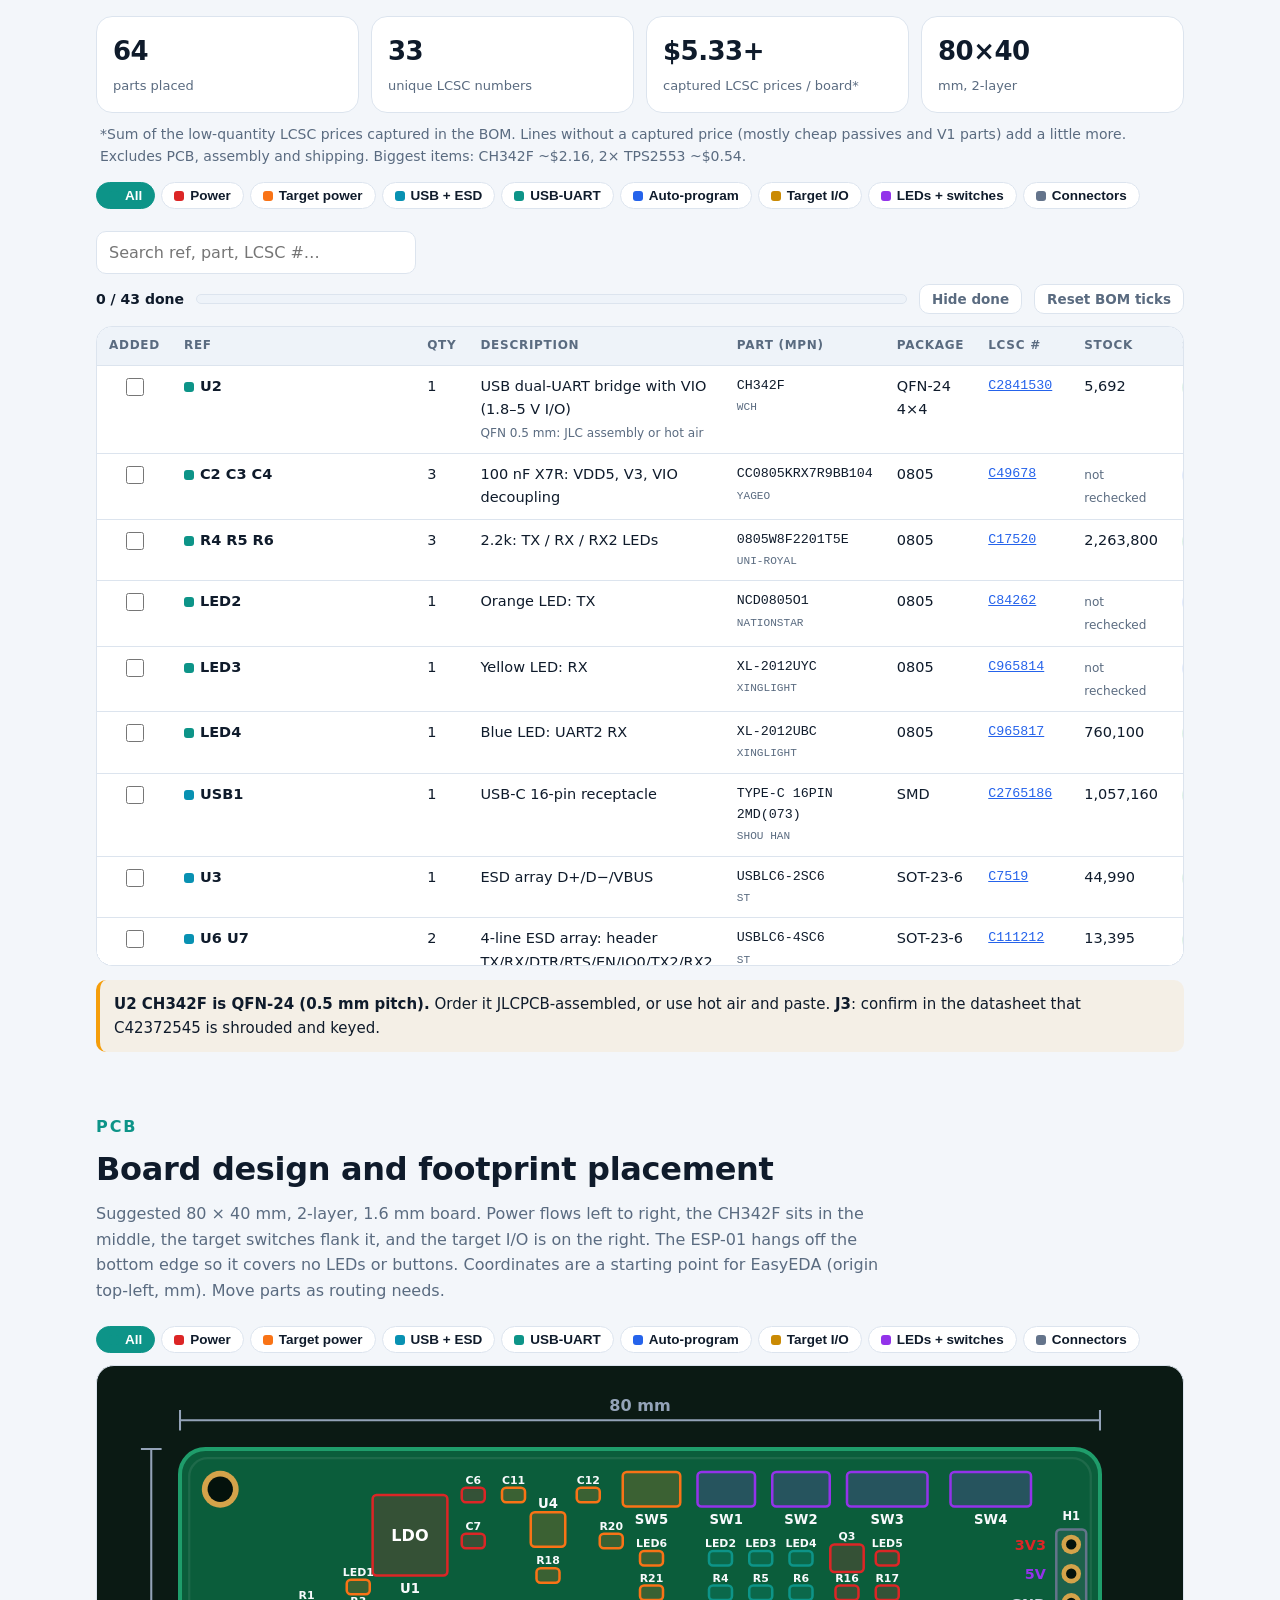
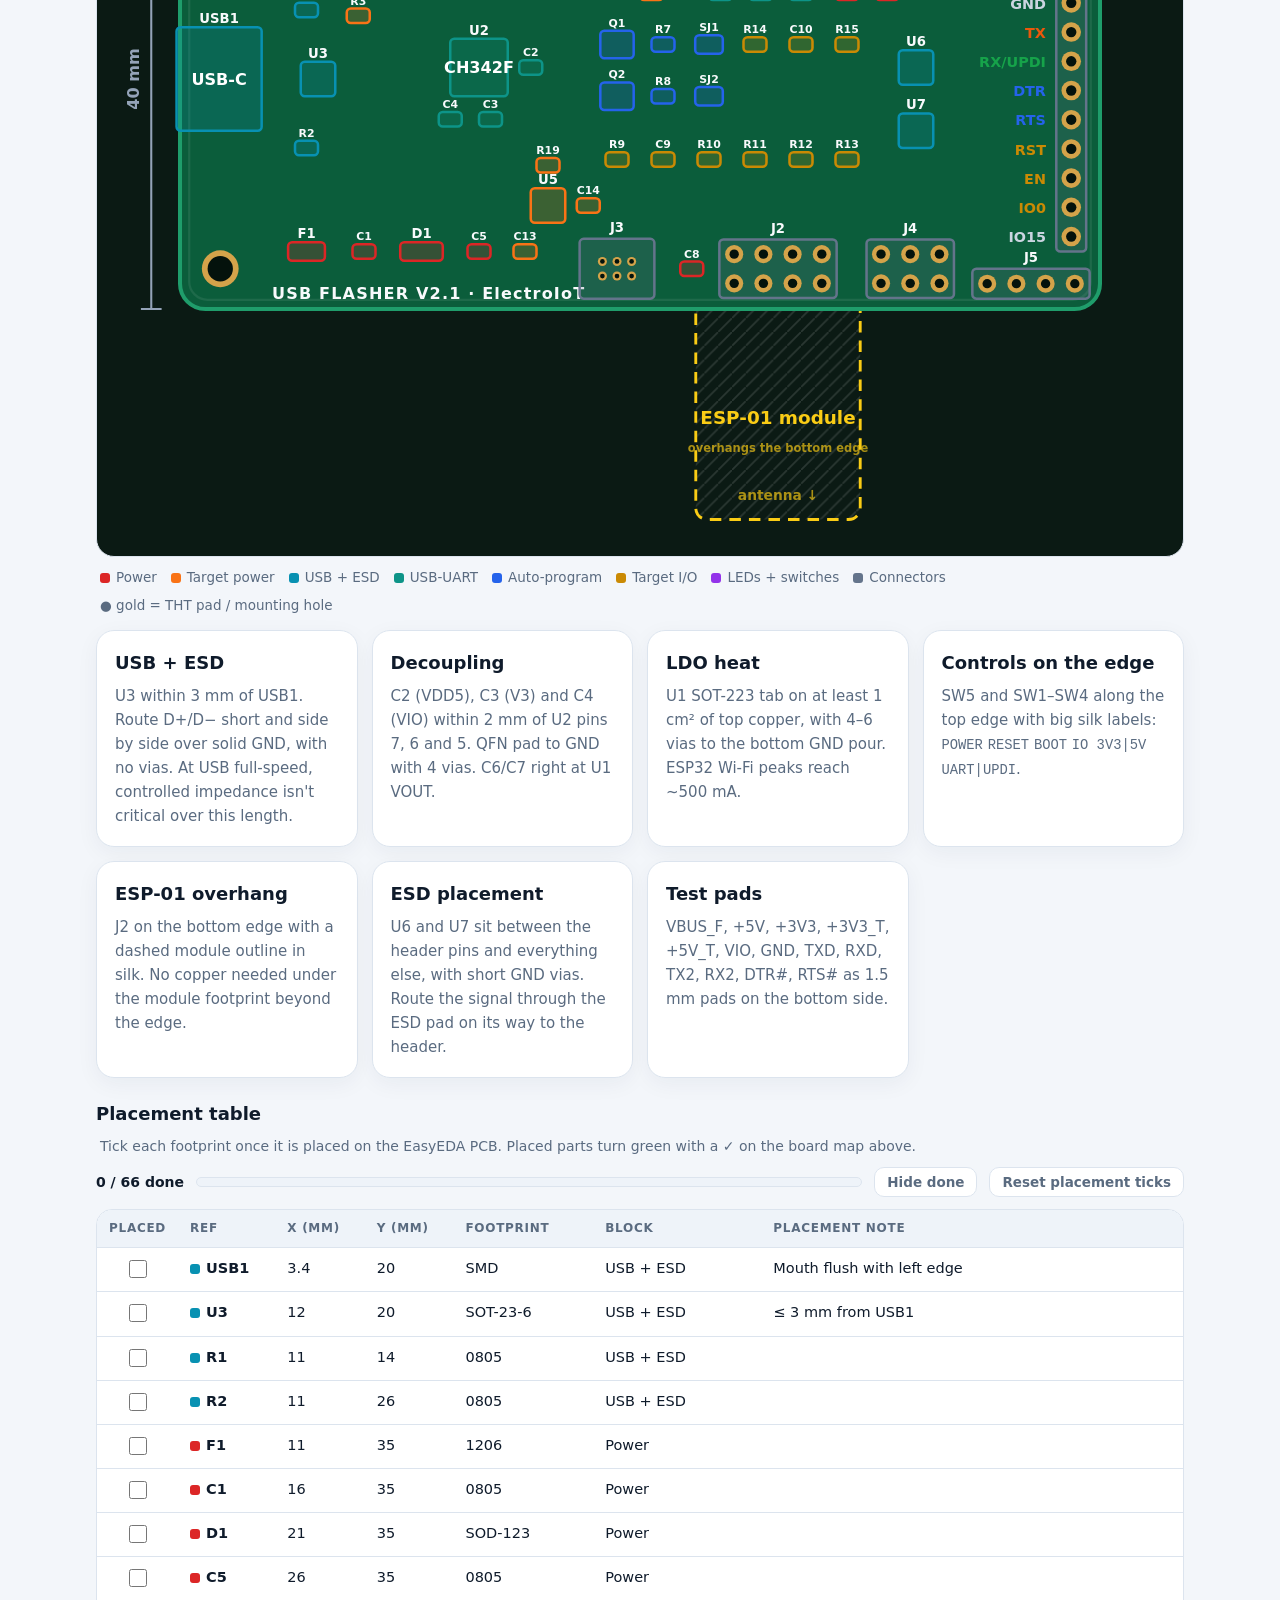
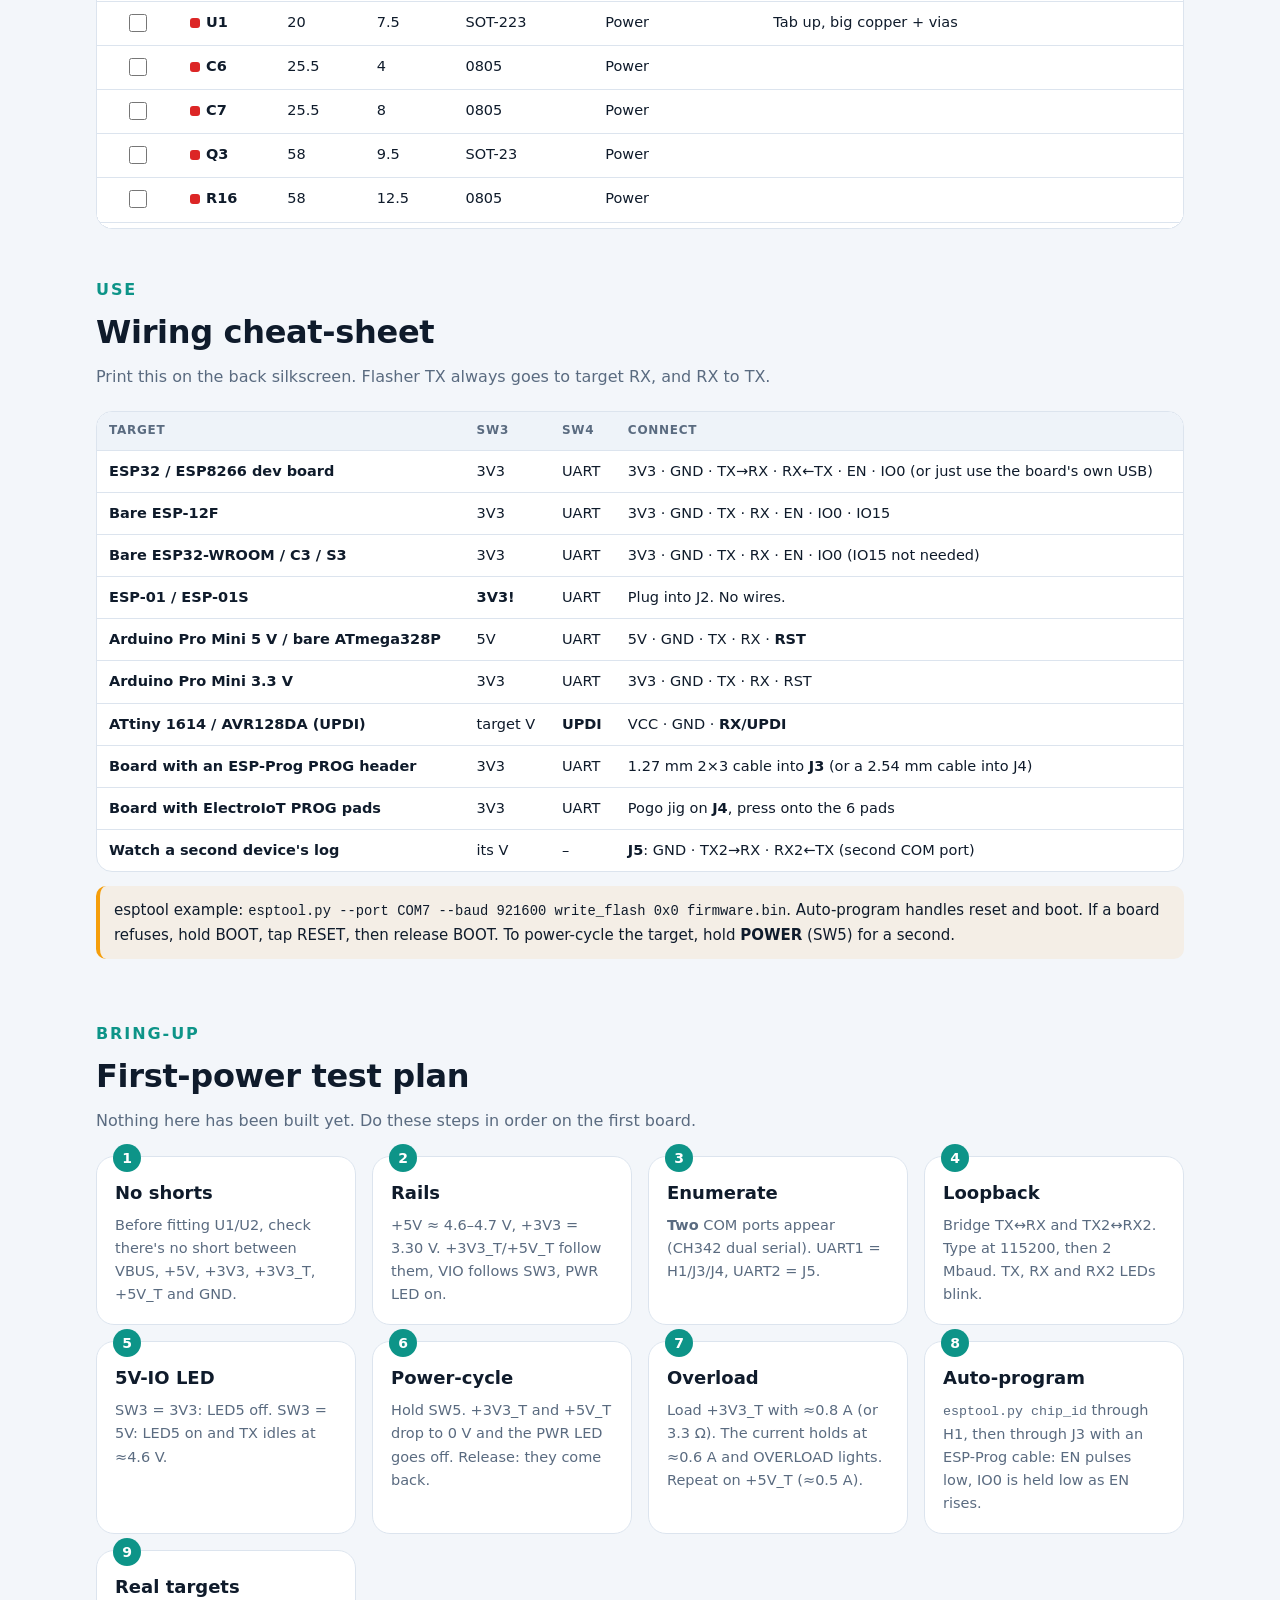
==== commit dc1580ae: "Add build guide page: 7 steps, LCSC order calculator, bring-up test log docs/build-guide.html walks " ====
--- a/docs/index.html
+++ b/docs/index.html
@@ -162,6 +162,7 @@
         <a class="btn" href="#bom">LCSC BOM</a>
         <a class="btn o" href="#schematic">Schematic</a>
         <a class="btn o" href="#placement">Placement</a>
+        <a class="btn o" href="build-guide.html">Build guide</a>
       </div>
     </div>
     <img src="../images/hero.svg" alt="Universal USB Flasher V2 board render" style="width:100%;height:auto;border-radius:18px">
@@ -169,7 +170,7 @@
 </header>
 
 <nav class="toc"><div class="wrap">
-  <a href="#fixes">V1 → V2</a><a href="#features">Features</a><a href="#block">Block diagram</a><a href="#schematic">Schematic</a><a href="#sch-check">EasyEDA checklist</a><a href="#pinout">Pinout</a><a href="#bom">BOM</a><a href="#placement">Placement</a><a href="#wiring">Wiring</a><a href="#test">Bring-up</a><a href="pogo-jig.html">Pogo jig ↗</a>
+  <a href="#fixes">V1 → V2</a><a href="#features">Features</a><a href="#block">Block diagram</a><a href="#schematic">Schematic</a><a href="#sch-check">EasyEDA checklist</a><a href="#pinout">Pinout</a><a href="#bom">BOM</a><a href="#placement">Placement</a><a href="#wiring">Wiring</a><a href="#test">Bring-up</a><a href="build-guide.html">Build guide ↗</a><a href="pogo-jig.html">Pogo jig ↗</a>
 </div></nav>
 
 <main class="wrap">
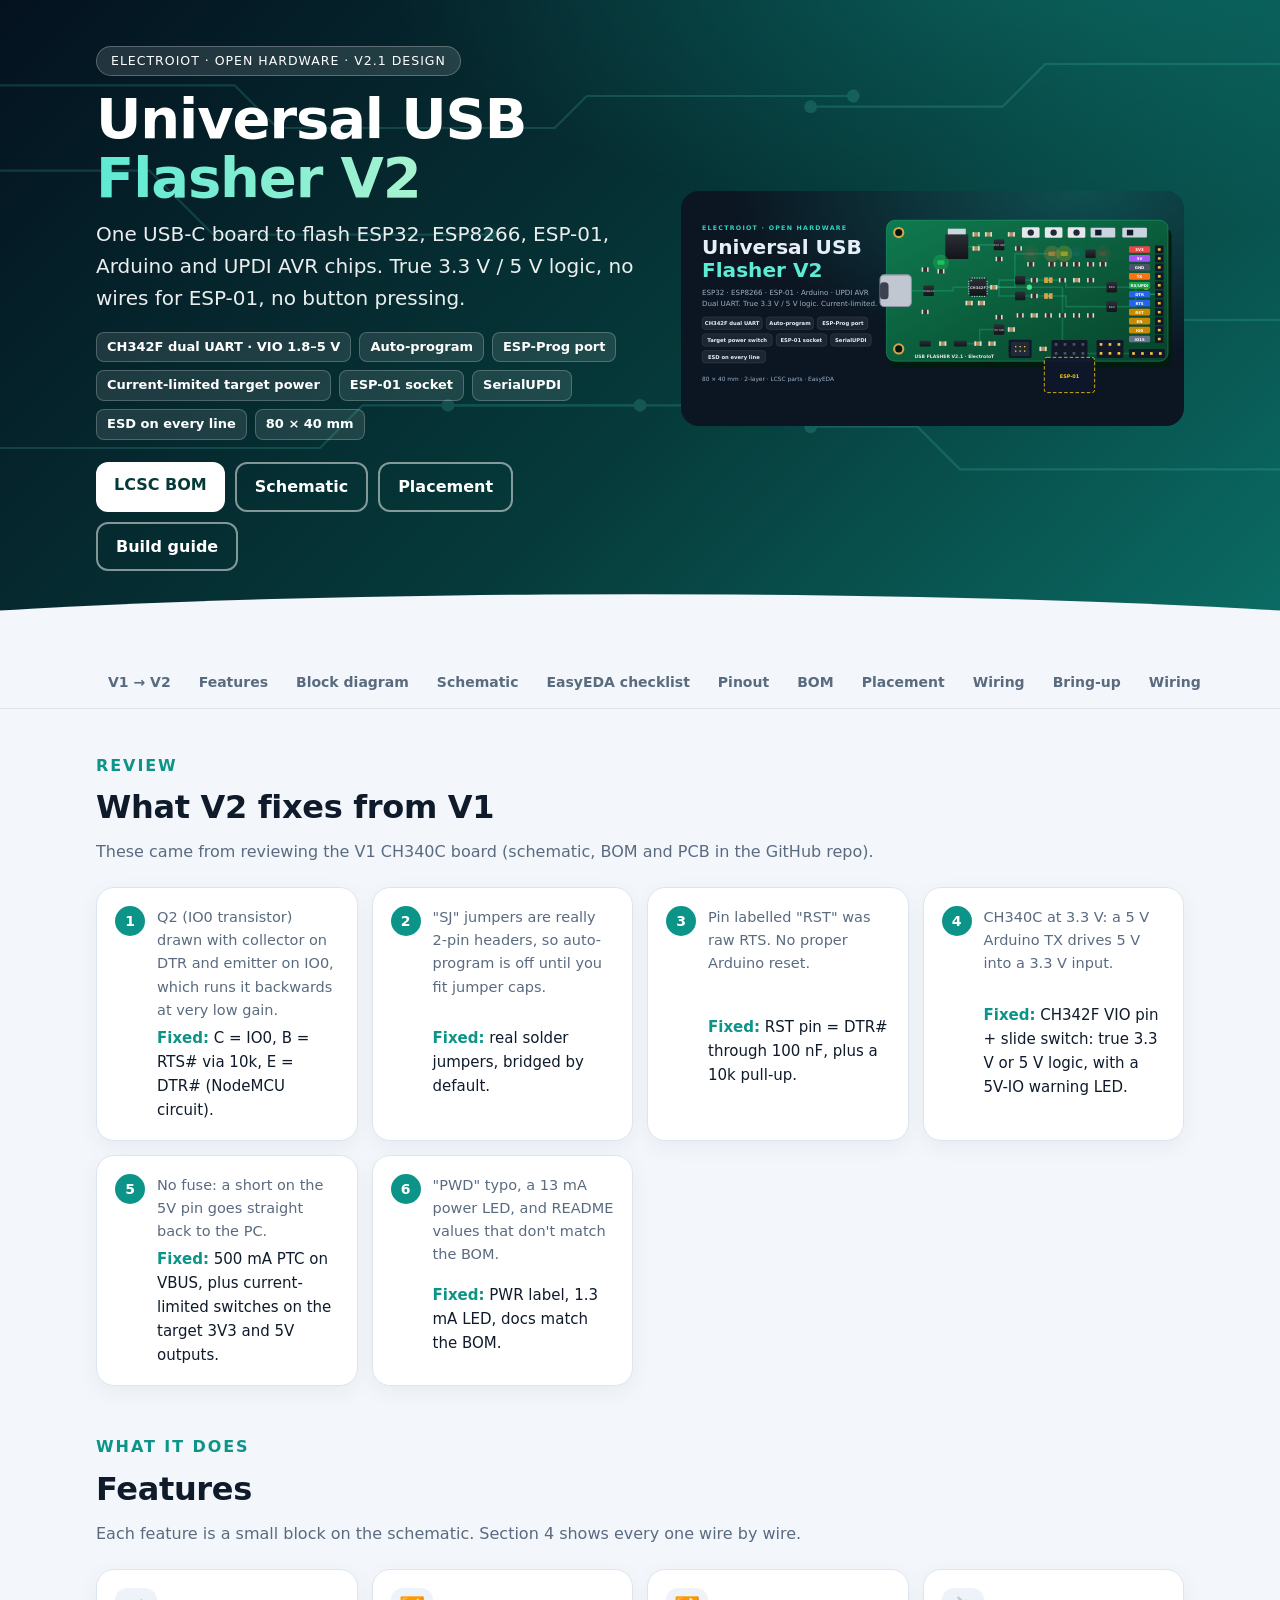
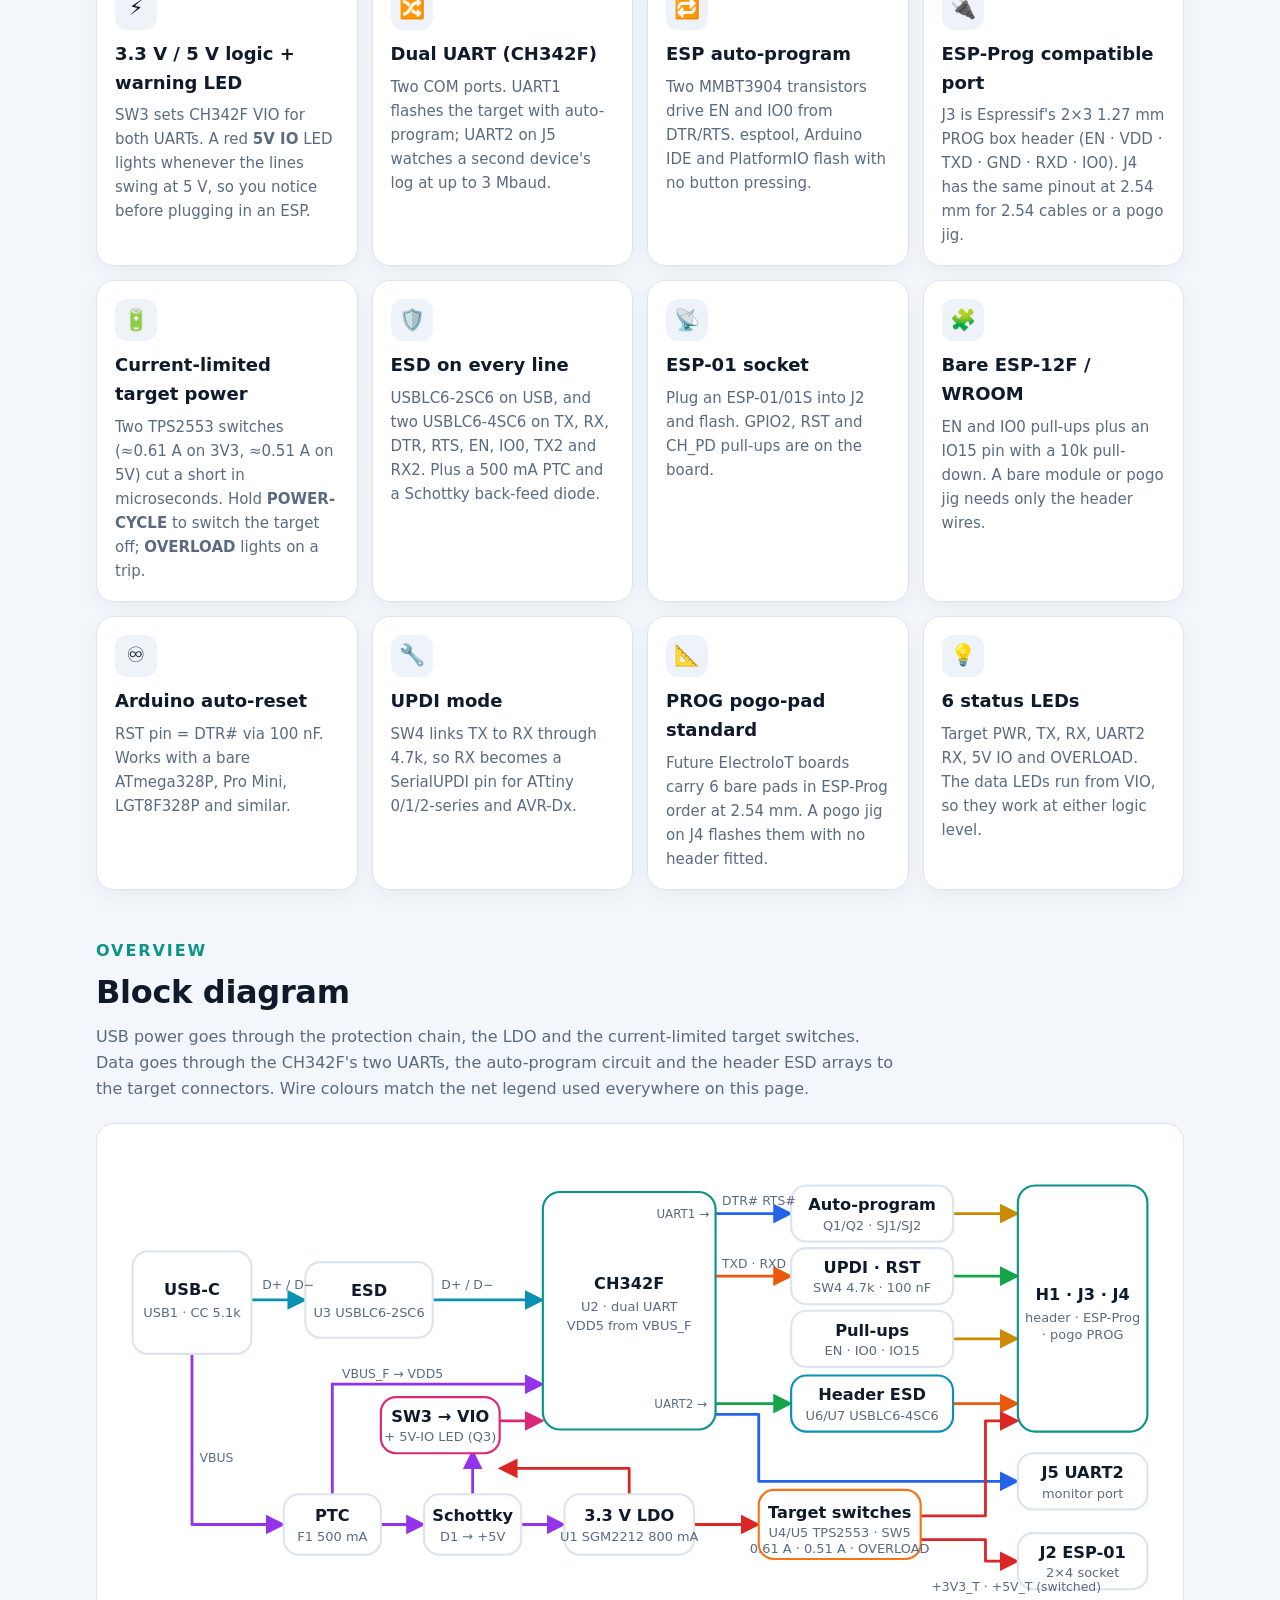
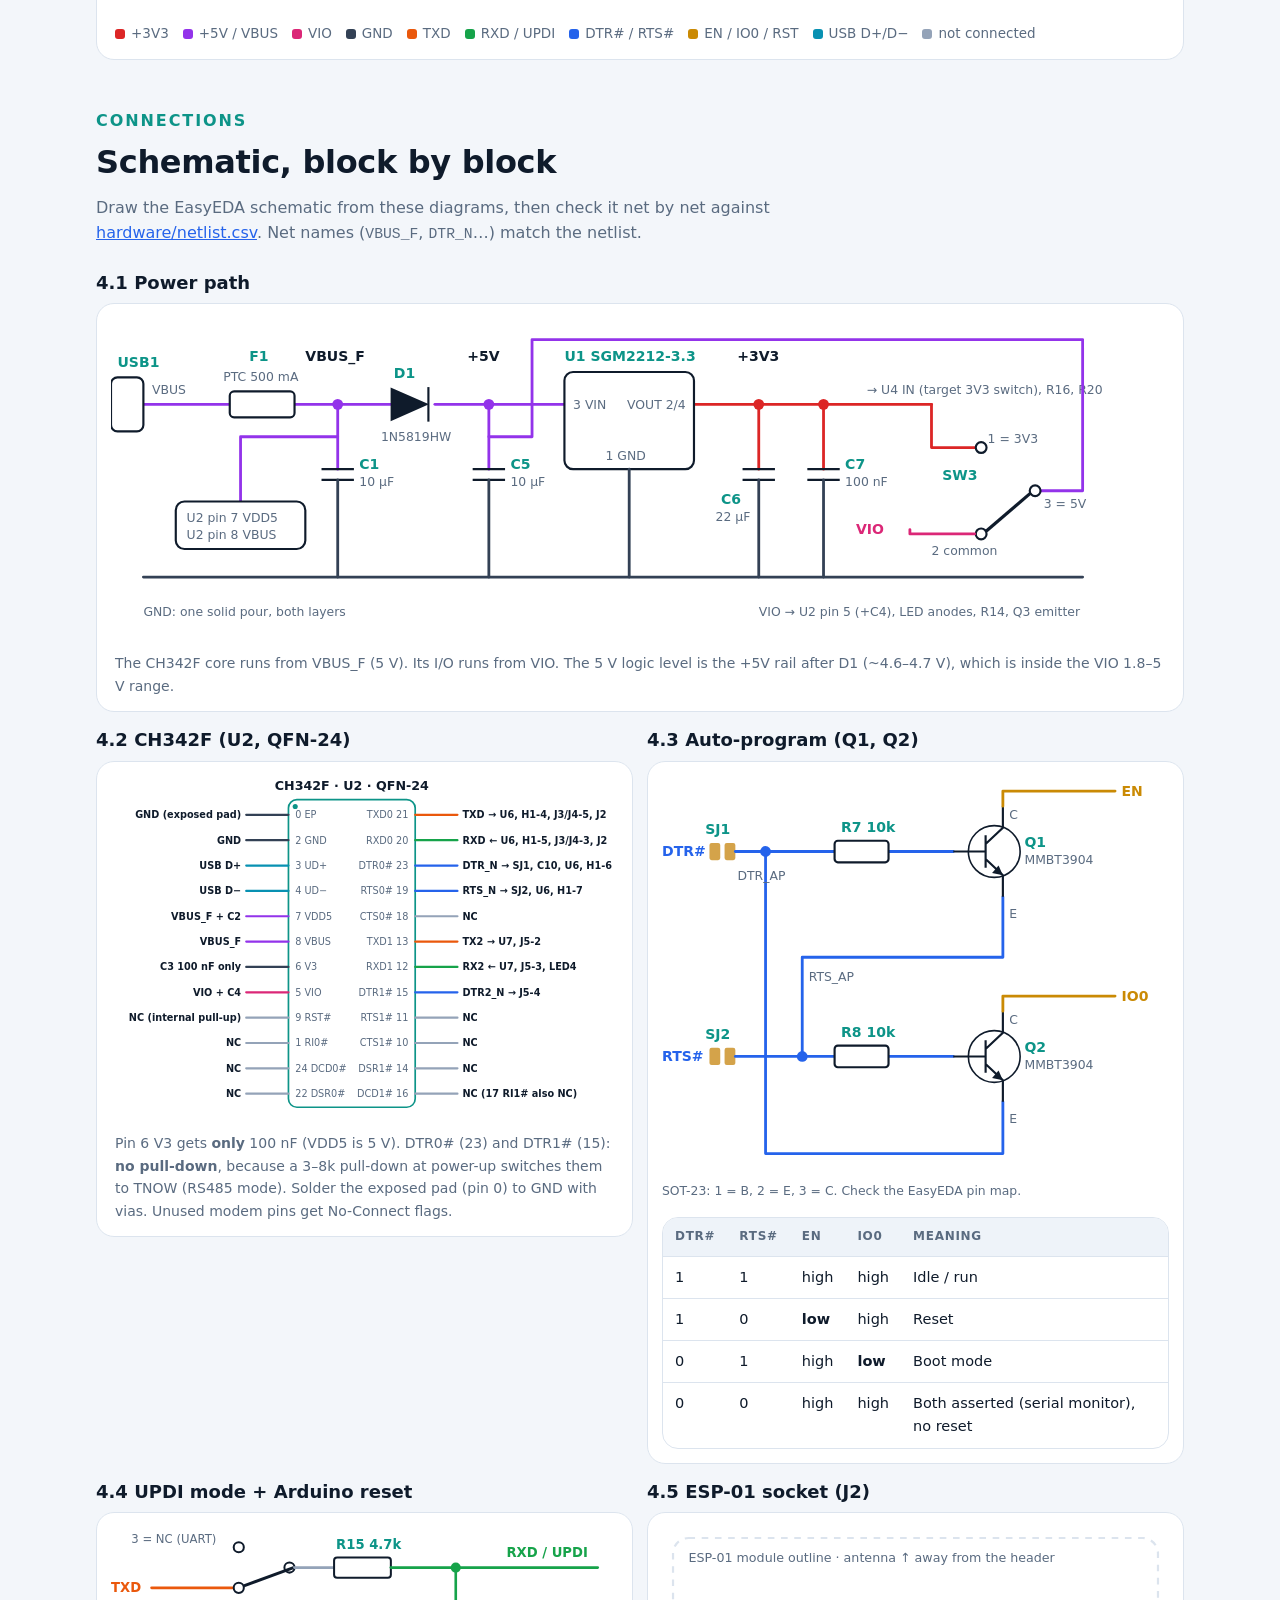
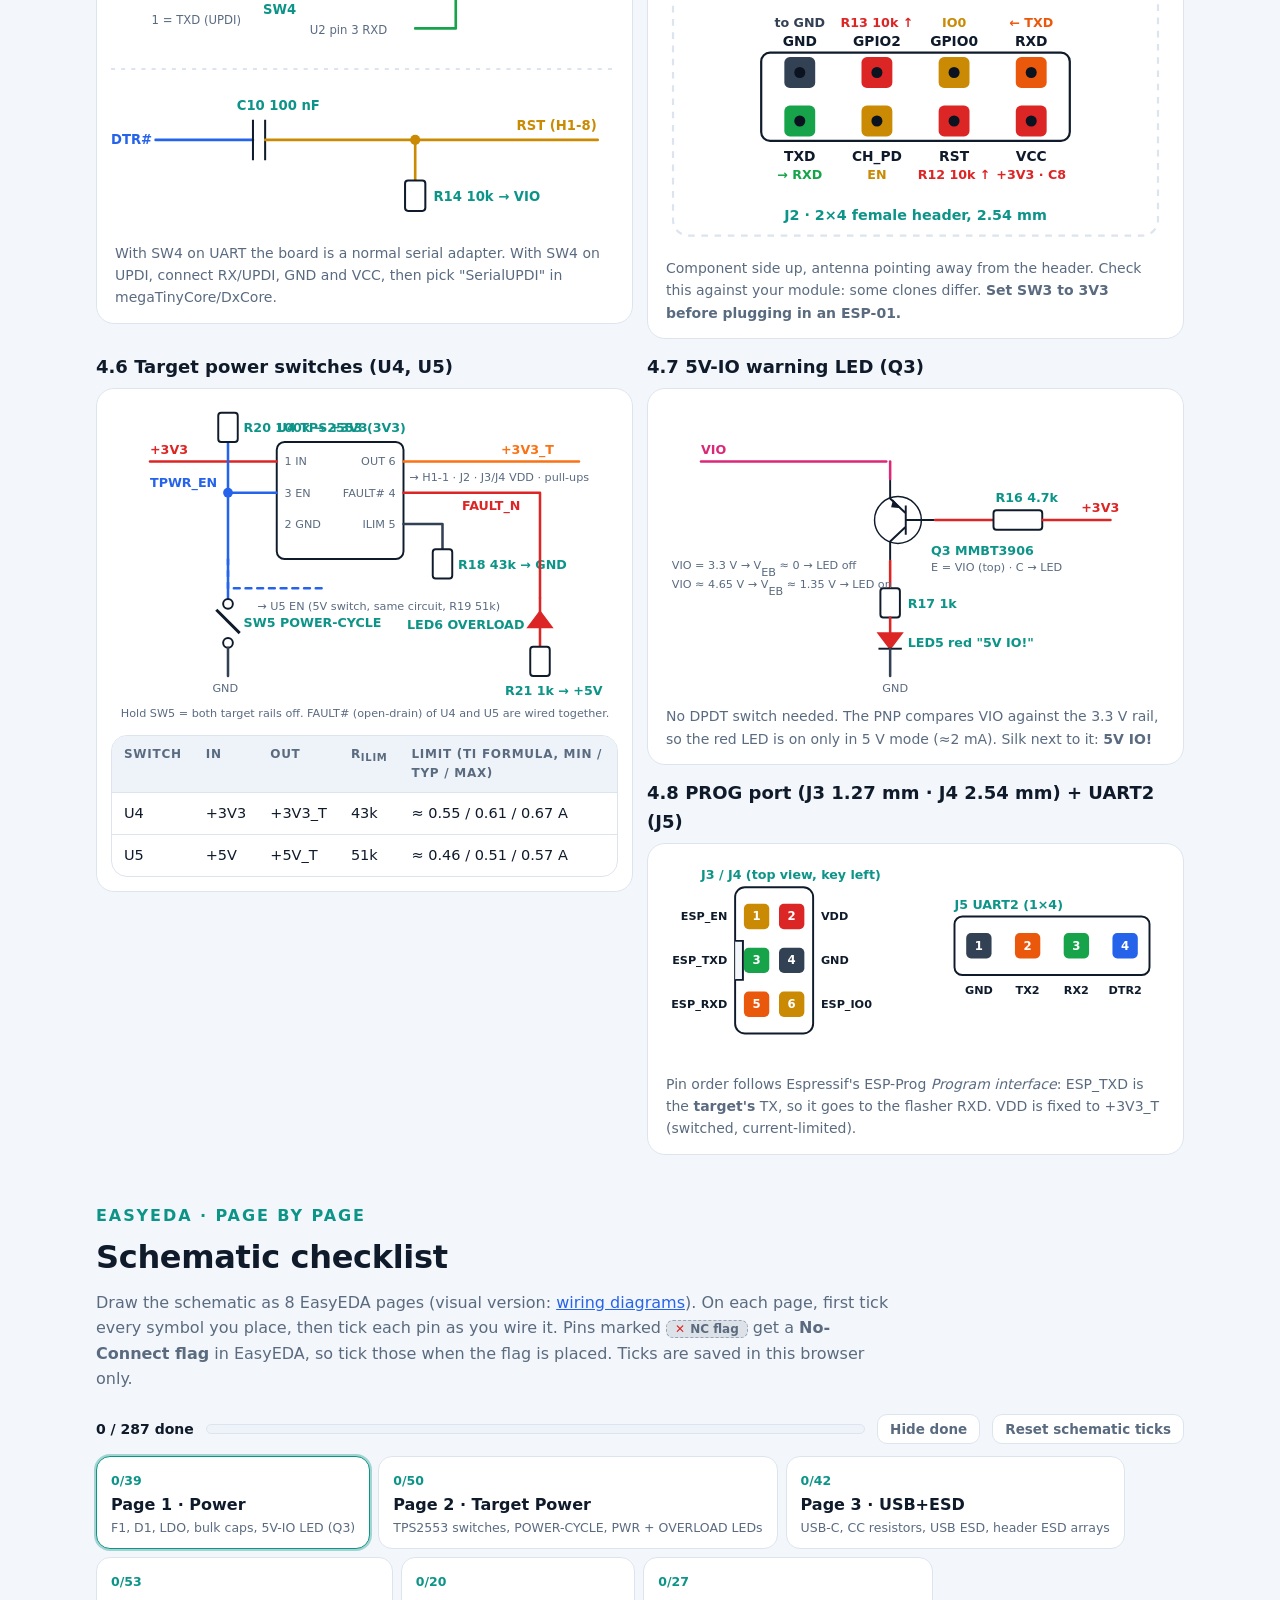
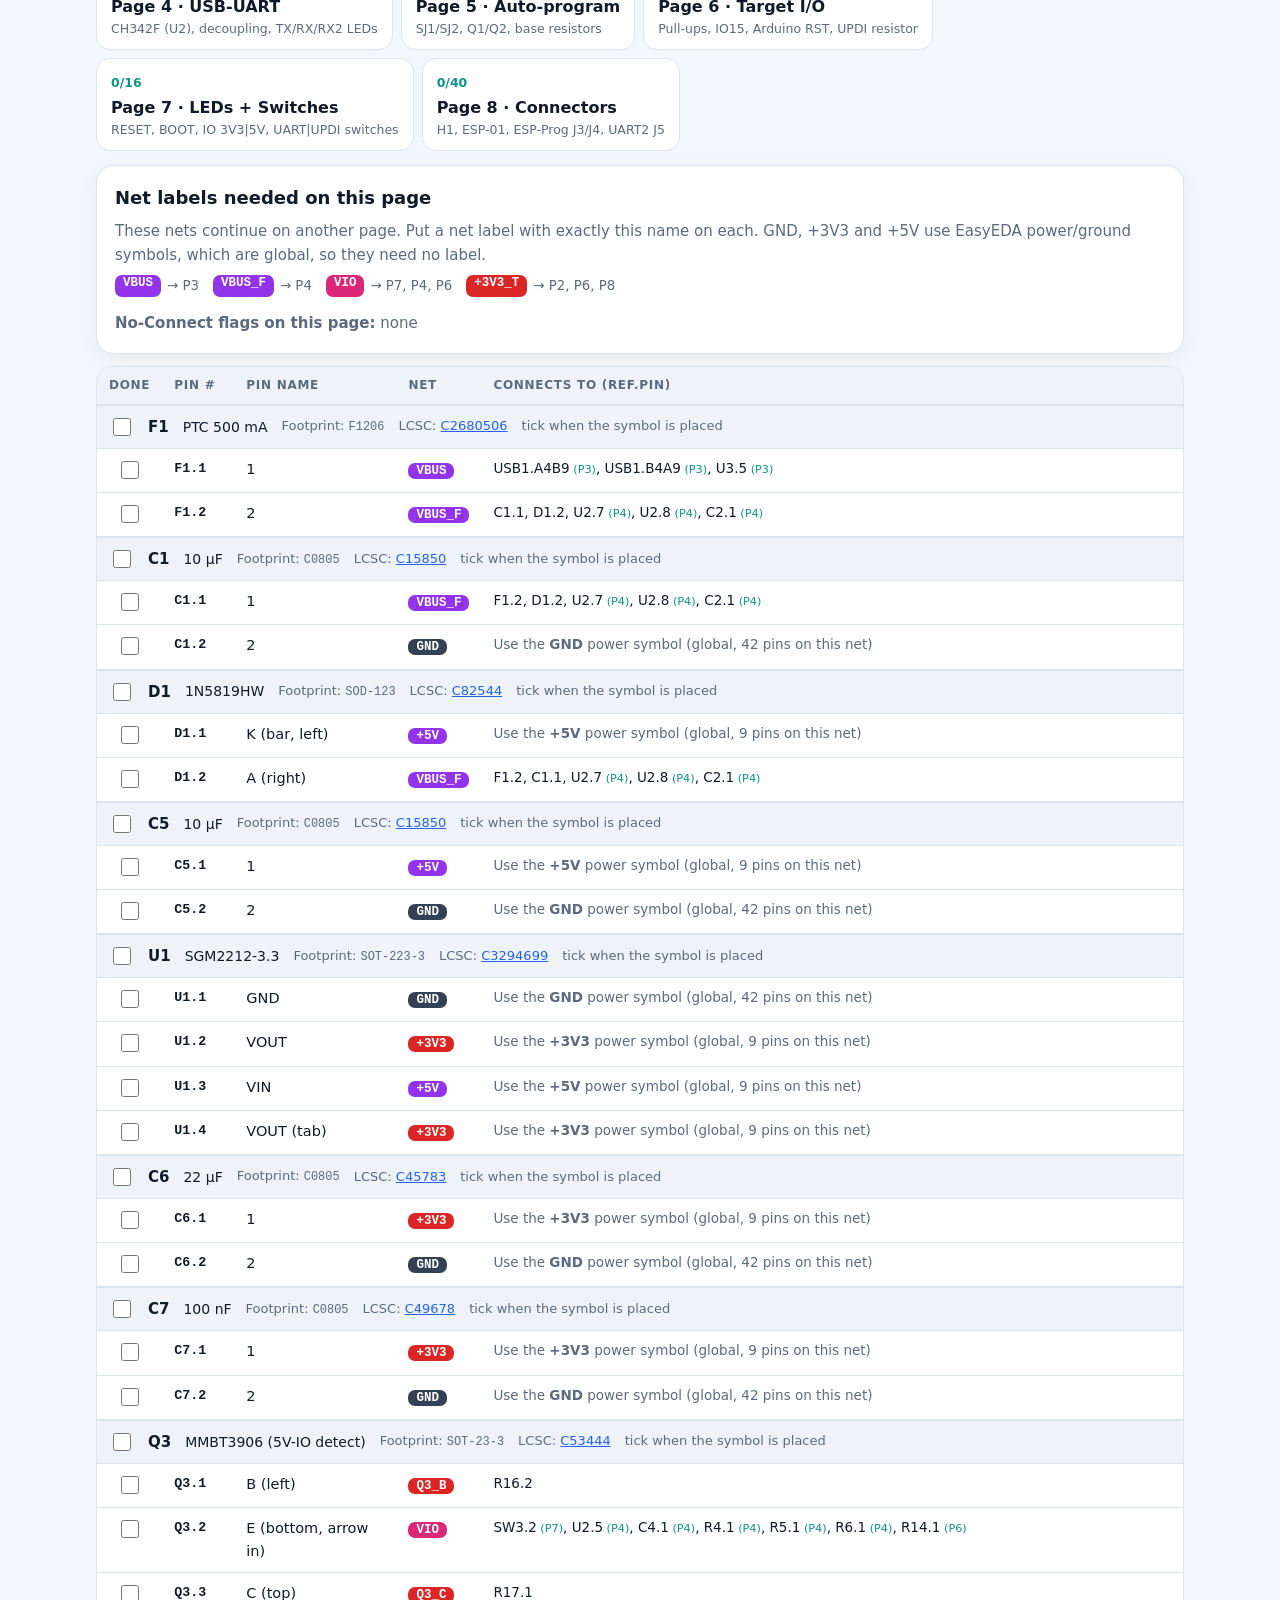
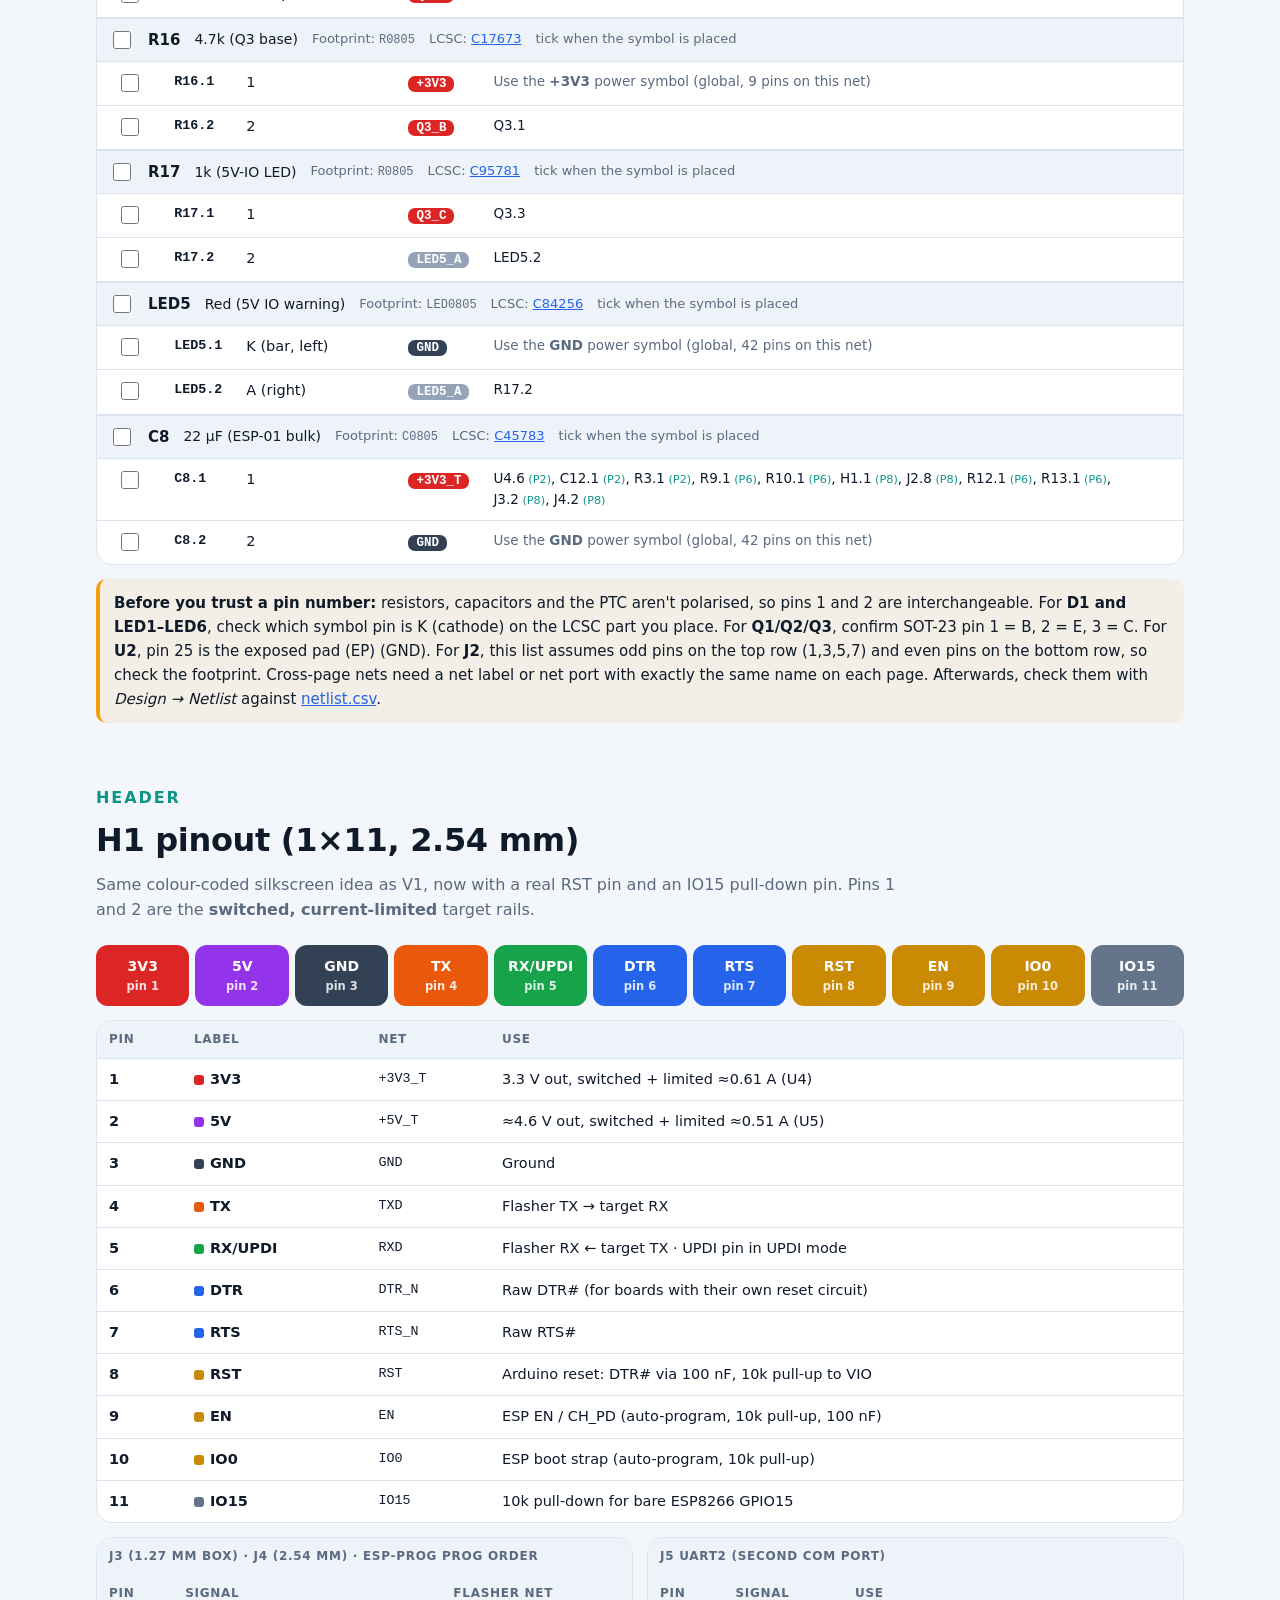
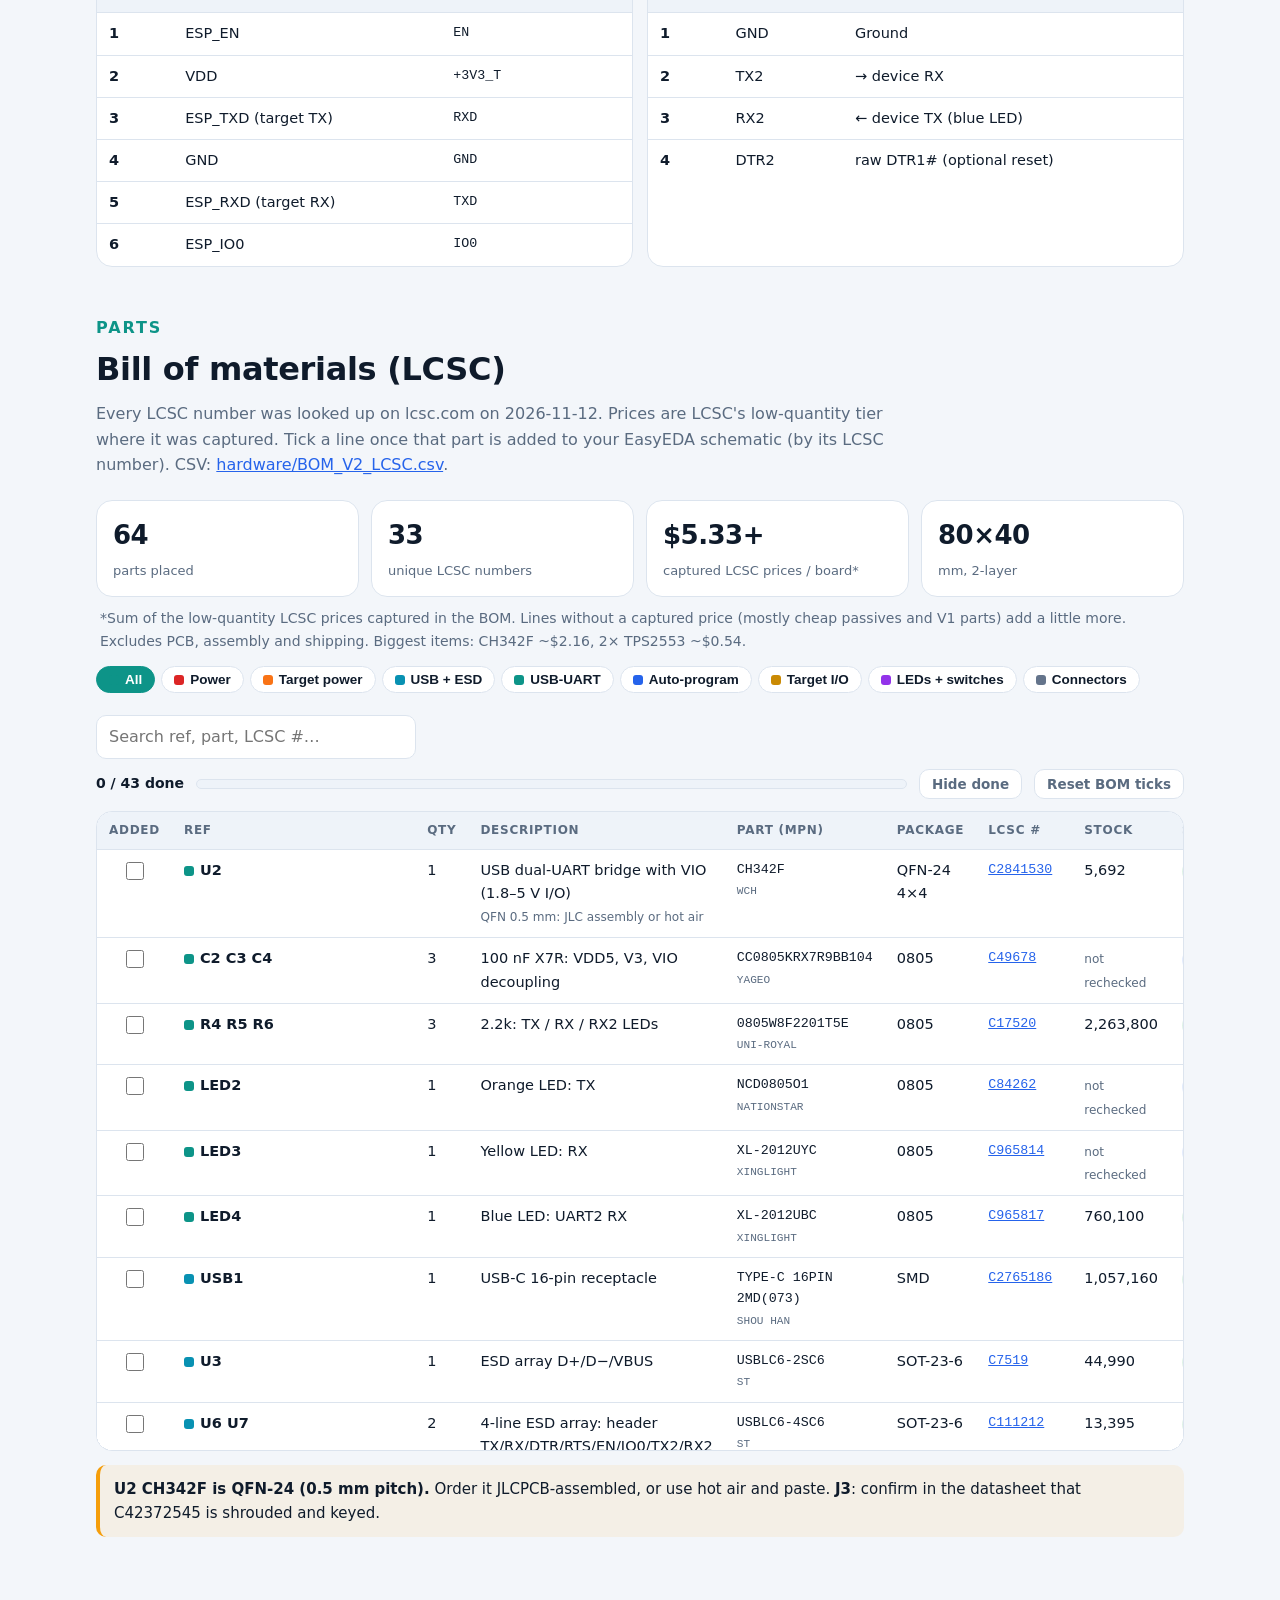
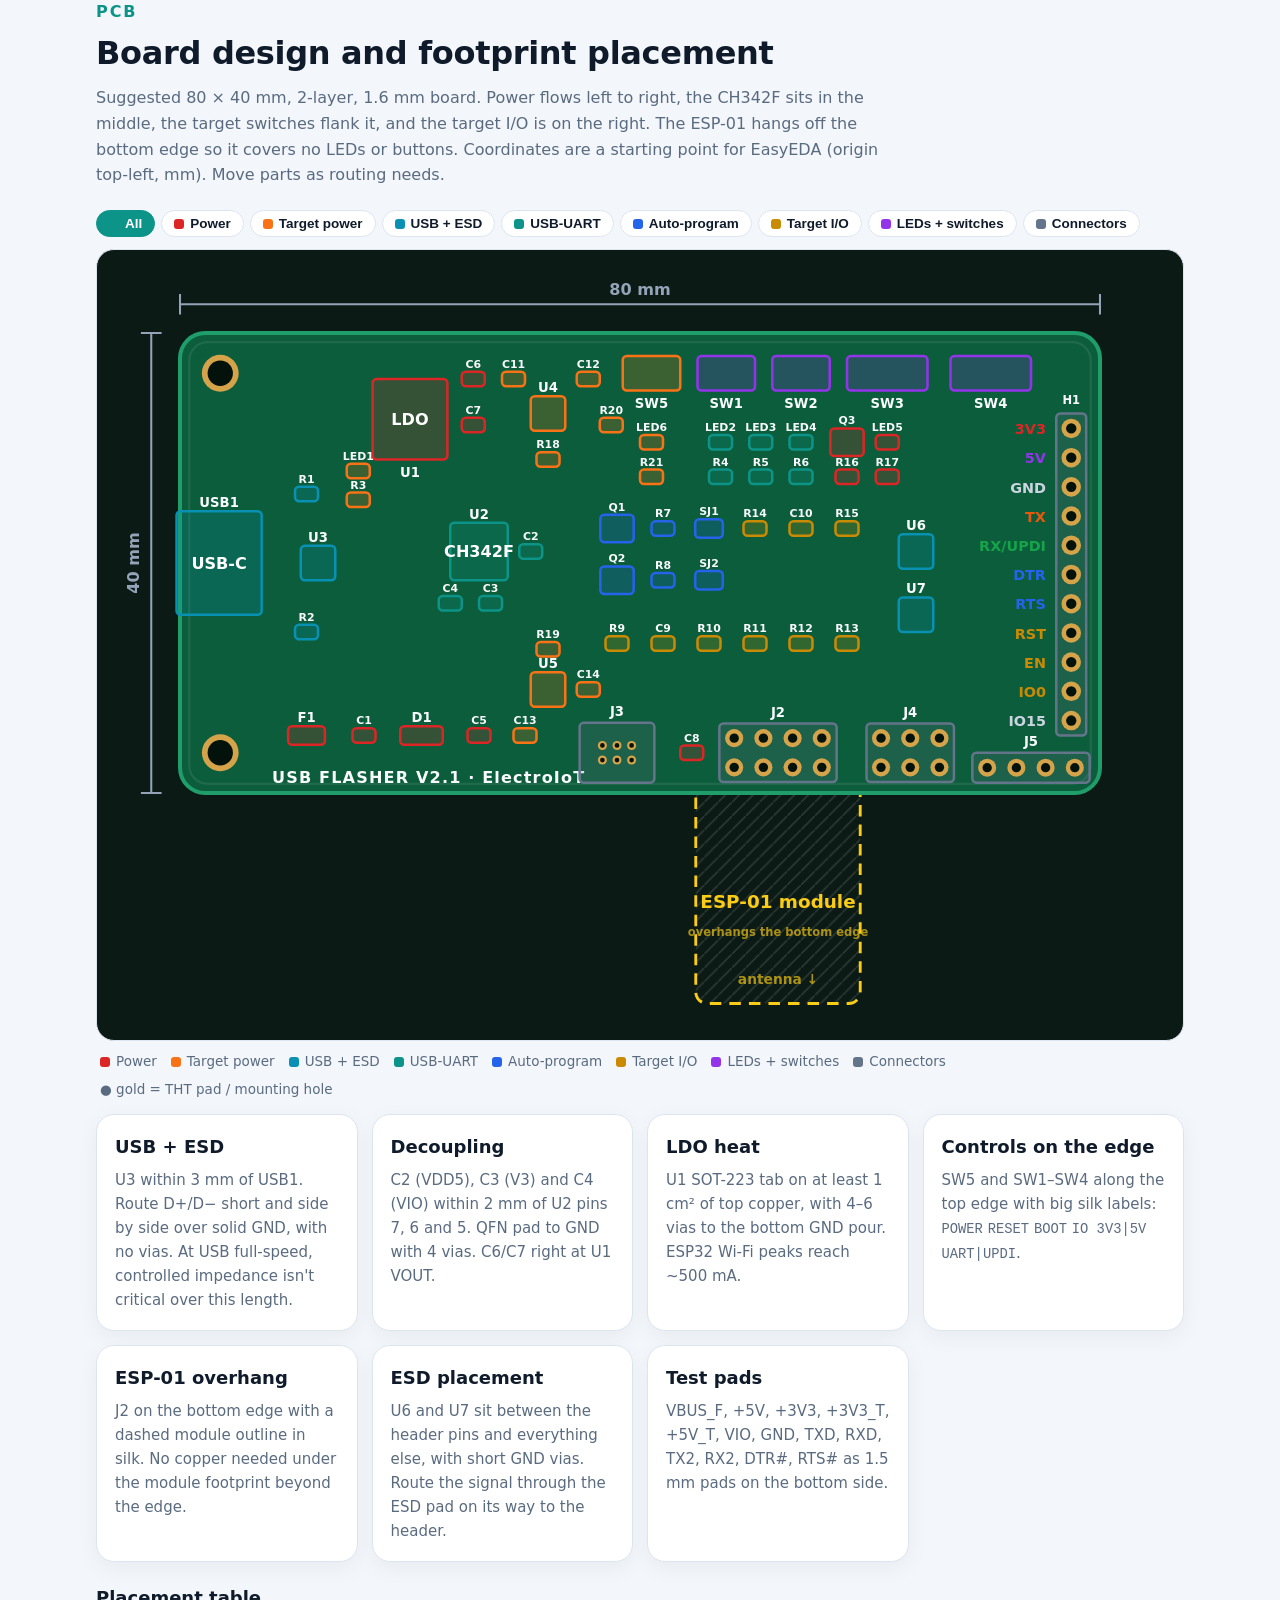
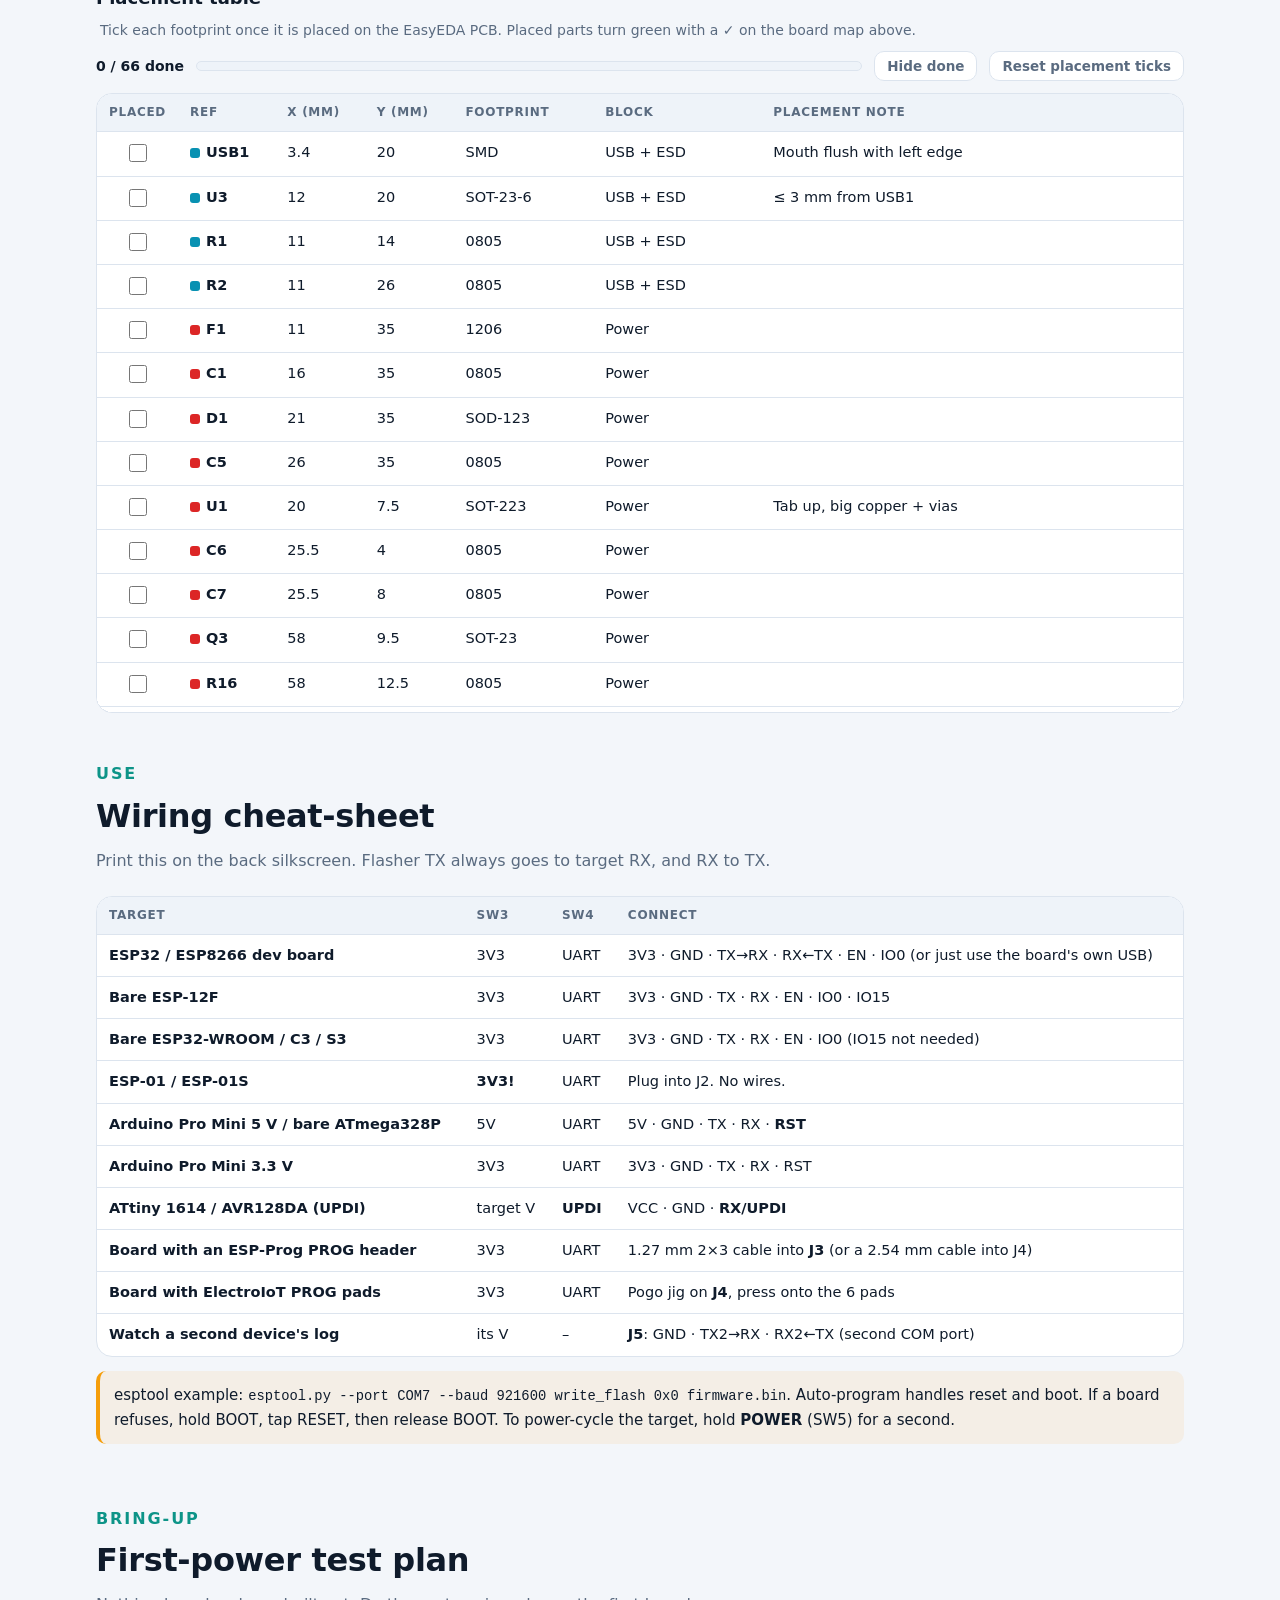
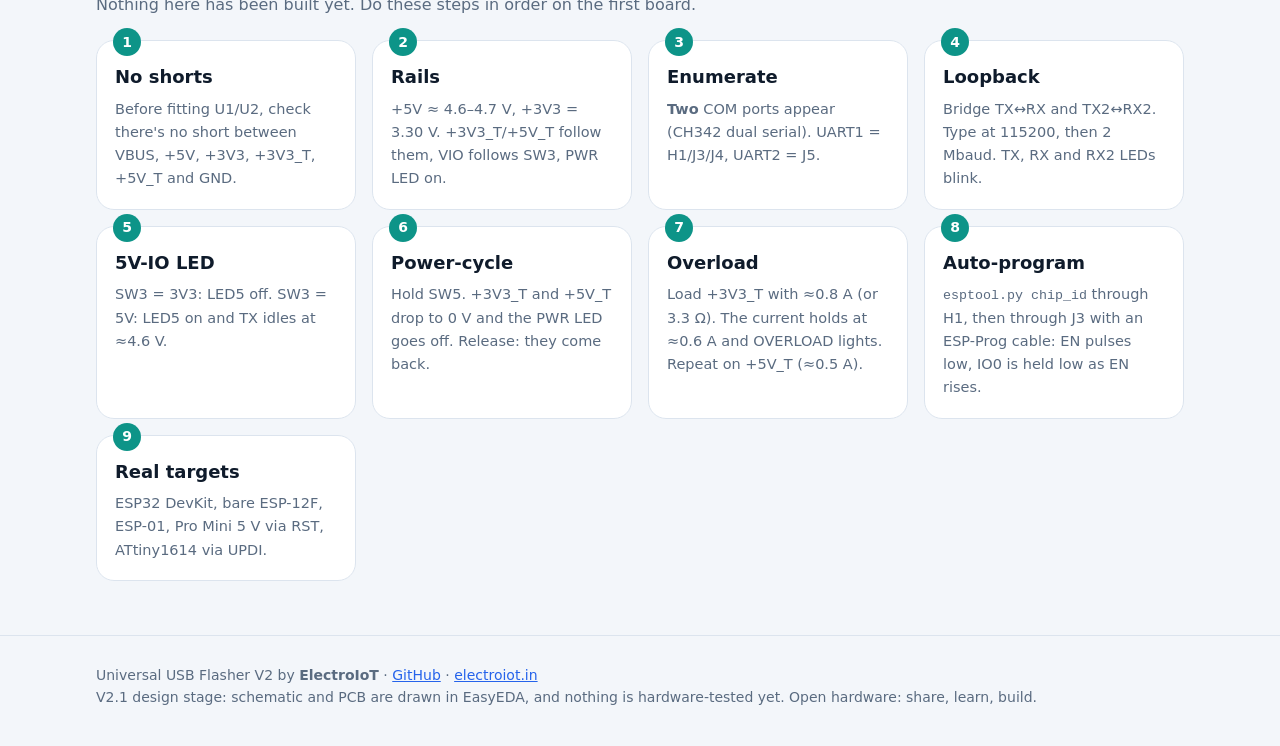
==== commit cb727c9b: "Match the EasyEDA schematic (8 pages) and add page-wise wiring diagrams Design data now follows the " ====
--- a/docs/index.html
+++ b/docs/index.html
@@ -170,7 +170,7 @@
 </header>
 
 <nav class="toc"><div class="wrap">
-  <a href="#fixes">V1 → V2</a><a href="#features">Features</a><a href="#block">Block diagram</a><a href="#schematic">Schematic</a><a href="#sch-check">EasyEDA checklist</a><a href="#pinout">Pinout</a><a href="#bom">BOM</a><a href="#placement">Placement</a><a href="#wiring">Wiring</a><a href="#test">Bring-up</a><a href="build-guide.html">Build guide ↗</a><a href="pogo-jig.html">Pogo jig ↗</a>
+  <a href="#fixes">V1 → V2</a><a href="#features">Features</a><a href="#block">Block diagram</a><a href="#schematic">Schematic</a><a href="#sch-check">EasyEDA checklist</a><a href="#pinout">Pinout</a><a href="#bom">BOM</a><a href="#placement">Placement</a><a href="#wiring">Wiring</a><a href="#test">Bring-up</a><a href="schematic-wiring.html">Wiring ↗</a><a href="build-guide.html">Build guide ↗</a><a href="pogo-jig.html">Pogo jig ↗</a>
 </div></nav>
 
 <main class="wrap">
@@ -459,11 +459,11 @@
 <!-- SCHEMATIC CHECKLIST -->
 <section id="sch-check">
   <h2><small>EasyEDA · page by page</small>Schematic checklist</h2>
-  <p class="lead">Draw the schematic as 5 EasyEDA pages. On each page, first tick every symbol you place, then tick each pin as you wire it. Pins marked <span class="ncflag">NC flag</span> get a <b>No-Connect flag</b> in EasyEDA, so tick those when the flag is placed. Ticks are saved in this browser only.</p>
+  <p class="lead">Draw the schematic as 8 EasyEDA pages (visual version: <a href="schematic-wiring.html">wiring diagrams</a>). On each page, first tick every symbol you place, then tick each pin as you wire it. Pins marked <span class="ncflag">NC flag</span> get a <b>No-Connect flag</b> in EasyEDA, so tick those when the flag is placed. Ticks are saved in this browser only.</p>
   <div class="prog"><b id="schAll">0 / 0</b><div class="bar"><i id="schAllBar"></i></div><button class="tbtn" id="schHide">Hide done</button><button class="tbtn" id="schReset">Reset schematic ticks</button></div>
   <div class="ptabs" id="schTabs"></div>
   <div id="schPage"></div>
-  <div class="warn"><b>Before you trust a pin number:</b> resistors, capacitors and the PTC aren't polarised, so pins 1 and 2 are interchangeable. For <b>D1 and LED1&ndash;LED6</b>, check which symbol pin is K (cathode) on the LCSC part you place. For <b>Q1/Q2/Q3</b>, confirm SOT-23 pin 1 = B, 2 = E, 3 = C. For <b>U2</b>, pin 0 is the exposed pad (GND). For <b>J2</b>, this list assumes odd pins on the top row (1,3,5,7) and even pins on the bottom row, so check the footprint. Cross-page nets need a net label or net port with exactly the same name on each page. Afterwards, check them with <i>Design &rarr; Netlist</i> against <a href="../hardware/netlist.csv">netlist.csv</a>.</div>
+  <div class="warn"><b>Before you trust a pin number:</b> resistors, capacitors and the PTC aren't polarised, so pins 1 and 2 are interchangeable. For <b>D1 and LED1&ndash;LED6</b>, check which symbol pin is K (cathode) on the LCSC part you place. For <b>Q1/Q2/Q3</b>, confirm SOT-23 pin 1 = B, 2 = E, 3 = C. For <b>U2</b>, pin 25 is the exposed pad (EP) (GND). For <b>J2</b>, this list assumes odd pins on the top row (1,3,5,7) and even pins on the bottom row, so check the footprint. Cross-page nets need a net label or net port with exactly the same name on each page. Afterwards, check them with <i>Design &rarr; Netlist</i> against <a href="../hardware/netlist.csv">netlist.csv</a>.</div>
 </section>
 
 <!-- PINOUT -->
@@ -577,7 +577,7 @@
 
 <script>
 /*DESIGN-START*/
-const DESIGN={"version":"V2.1 (design)","board":{"w":80,"h":40,"holes":[[3.5,3.5],[3.5,36.5]]},"groups":{"pwr":["Power","#dc2626"],"tgt":["Target power","#f97316"],"usb":["USB + ESD","#0891b2"],"uart":["USB-UART","#0d9488"],"ap":["Auto-program","#2563eb"],"io":["Target I/O","#ca8a04"],"ui":["LEDs + switches","#9333ea"],"con":["Connectors","#64748b"]},"pages":[["P1","Page 1 · USB + Power","USB-C, ESD, fuse, LDO, IO switch, 5V-IO LED"],["P2","Page 2 · Target power","TPS2553 switches, power-cycle button, PWR + OVERLOAD LEDs"],["P3","Page 3 · USB dual UART","CH342F, decoupling, TX/RX/RX2 LEDs"],["P4","Page 4 · Auto-program + control","Q1/Q2, SJ1/SJ2, pull-ups, buttons, UPDI, Arduino RST"],["P5","Page 5 · Connectors + ESD","H1, ESP-01, ESP-Prog 1.27/2.54, UART2, header ESD"]],"parts":[["USB1","P1","USB-C 16P","USB-C-SMD_TYPE-C-16PIN-2MD(073)","C2765186",[["1","GND","GND"],["2","VBUS","VBUS"],["3","SBU2","NC"],["4","CC1","CC1"],["5","DN2","USB_DM"],["6","DP1","USB_DP"],["7","DN1","USB_DM"],["8","DP2","USB_DP"],["9","SBU1","NC"],["10","CC2","CC2"],["11","VBUS","VBUS"],["12","GND","GND"],["13","SHELL","GND"],["14","SHELL","GND"]]],["R1","P1","5.1k","R0805","C27834",[["1","1","CC1"],["2","2","GND"]]],["R2","P1","5.1k","R0805","C27834",[["1","1","CC2"],["2","2","GND"]]],["U3","P1","USBLC6-2SC6","SOT-23-6","C7519",[["1","I/O1","USB_DP"],["2","GND","GND"],["3","I/O2","USB_DM"],["4","I/O2","USB_DM"],["5","VBUS","VBUS"],["6","I/O1","USB_DP"]]],["F1","P1","PTC 500 mA","F1206","C2680506",[["1","1","VBUS"],["2","2","VBUS_F"]]],["C1","P1","10 µF","C0805","C15850",[["1","1","VBUS_F"],["2","2","GND"]]],["D1","P1","1N5819HW","SOD-123","C82544",[["1","K (band)","+5V"],["2","A","VBUS_F"]]],["C5","P1","10 µF","C0805","C15850",[["1","1","+5V"],["2","2","GND"]]],["U1","P1","SGM2212-3.3","SOT-223-3","C3294699",[["1","GND","GND"],["2","VOUT","+3V3"],["3","VIN","+5V"],["4","VOUT (tab)","+3V3"]]],["C6","P1","22 µF","C0805","C45783",[["1","1","+3V3"],["2","2","GND"]]],["C7","P1","100 nF","C0805","C49678",[["1","1","+3V3"],["2","2","GND"]]],["SW3","P1","MSK12C02 (IO 3V3|5V)","SW-SMD_MSK12C02","C431540",[["1","throw A","+3V3"],["2","common","VIO"],["3","throw B","+5V"]]],["Q3","P1","MMBT3906 (5V-IO detect)","SOT-23-3","C53444",[["1","B","Q3_B"],["2","E","VIO"],["3","C","Q3_C"]]],["R16","P1","4.7k (Q3 base)","R0805","C17673",[["1","1","+3V3"],["2","2","Q3_B"]]],["R17","P1","1k (5V-IO LED)","R0805","C95781",[["1","1","Q3_C"],["2","2","LED5_A"]]],["LED5","P1","Red (5V IO warning)","LED0805","C84256",[["2","A","LED5_A"],["1","K","GND"]]],["U4","P2","TPS2553 (3V3 target switch)","SOT-23-6","C55266",[["1","IN","+3V3"],["2","GND","GND"],["3","EN","TPWR_EN"],["4","FAULT#","FAULT_N"],["5","ILIM","ILIM3"],["6","OUT","+3V3_T"]]],["R18","P2","43k 1% (≈0.61 A limit)","R0805","C17695",[["1","1","ILIM3"],["2","2","GND"]]],["C11","P2","100 nF (U4 IN)","C0805","C49678",[["1","1","+3V3"],["2","2","GND"]]],["C12","P2","10 µF (+3V3_T)","C0805","C15850",[["1","1","+3V3_T"],["2","2","GND"]]],["U5","P2","TPS2553 (5V target switch)","SOT-23-6","C55266",[["1","IN","+5V"],["2","GND","GND"],["3","EN","TPWR_EN"],["4","FAULT#","FAULT_N"],["5","ILIM","ILIM5"],["6","OUT","+5V_T"]]],["R19","P2","51k 1% (≈0.51 A limit)","R0805","C17737",[["1","1","ILIM5"],["2","2","GND"]]],["C13","P2","100 nF (U5 IN)","C0805","C49678",[["1","1","+5V"],["2","2","GND"]]],["C14","P2","10 µF (+5V_T)","C0805","C15850",[["1","1","+5V_T"],["2","2","GND"]]],["R20","P2","100k (EN pull-up)","R0805","C96346",[["1","1","+3V3"],["2","2","TPWR_EN"]]],["SW5","P2","POWER-CYCLE (hold = off)","SW-SMD_L3.9-W3.0-P4.45","C720477",[["1","1","TPWR_EN"],["2","2","GND"]]],["R21","P2","1k (OVERLOAD LED)","R0805","C95781",[["1","1","+5V"],["2","2","LED6_A"]]],["LED6","P2","Red (OVERLOAD)","LED0805","C84256",[["2","A","LED6_A"],["1","K","FAULT_N"]]],["R3","P2","1k (PWR LED)","R0805","C95781",[["1","1","+3V3_T"],["2","2","LED1_A"]]],["LED1","P2","Green (target PWR)","LED0805","C84260",[["2","A","LED1_A"],["1","K","GND"]]],["U2","P3","CH342F dual UART","QFN-24_L4.0-W4.0-P0.50","C2841530",[["0","EP (GND)","GND"],["1","RI0#","NC"],["2","GND","GND"],["3","UD+","USB_DP"],["4","UD-","USB_DM"],["5","VIO","VIO"],["6","V3","V3"],["7","VDD5","VBUS_F"],["8","VBUS","VBUS_F"],["9","RST#","NC"],["10","CTS1#","NC"],["11","RTS1#","NC"],["12","RXD1","RX2"],["13","TXD1","TX2"],["14","DSR1#","NC"],["15","DTR1#","DTR2_N"],["16","DCD1#","NC"],["17","RI1#","NC"],["18","CTS0#","NC"],["19","RTS0#","RTS_N"],["20","RXD0","RXD"],["21","TXD0","TXD"],["22","DSR0#","NC"],["23","DTR0#","DTR_N"],["24","DCD0#","NC"]]],["C2","P3","100 nF (VDD5)","C0805","C49678",[["1","1","VBUS_F"],["2","2","GND"]]],["C3","P3","100 nF (V3)","C0805","C49678",[["1","1","V3"],["2","2","GND"]]],["C4","P3","100 nF (VIO)","C0805","C49678",[["1","1","VIO"],["2","2","GND"]]],["R4","P3","2.2k","R0805","C17520",[["1","1","VIO"],["2","2","LED2_A"]]],["LED2","P3","Orange (TX)","LED0805","C84262",[["2","A","LED2_A"],["1","K","TXD"]]],["R5","P3","2.2k","R0805","C17520",[["1","1","VIO"],["2","2","LED3_A"]]],["LED3","P3","Yellow (RX)","LED0805","C965814",[["2","A","LED3_A"],["1","K","RXD"]]],["R6","P3","2.2k","R0805","C17520",[["1","1","VIO"],["2","2","LED4_A"]]],["LED4","P3","Blue (UART2 RX)","LED0805","C965817",[["2","A","LED4_A"],["1","K","RX2"]]],["SJ1","P4","Solder jumper (bridged)","SolderJumper-2_Bridged","-",[["1","1","DTR_N"],["2","2","DTR_AP"]]],["SJ2","P4","Solder jumper (bridged)","SolderJumper-2_Bridged","-",[["1","1","RTS_N"],["2","2","RTS_AP"]]],["R7","P4","10k","R0805","C84376",[["1","1","DTR_AP"],["2","2","Q1_B"]]],["R8","P4","10k","R0805","C84376",[["1","1","RTS_AP"],["2","2","Q2_B"]]],["Q1","P4","MMBT3904 (EN)","SOT-23-3","C81464",[["1","B","Q1_B"],["2","E","RTS_AP"],["3","C","EN"]]],["Q2","P4","MMBT3904 (IO0)","SOT-23-3","C81464",[["1","B","Q2_B"],["2","E","DTR_AP"],["3","C","IO0"]]],["R9","P4","10k (EN pull-up)","R0805","C84376",[["1","1","+3V3_T"],["2","2","EN"]]],["C9","P4","100 nF (EN)","C0805","C49678",[["1","1","EN"],["2","2","GND"]]],["R10","P4","10k (IO0 pull-up)","R0805","C84376",[["1","1","+3V3_T"],["2","2","IO0"]]],["R11","P4","10k (IO15 pull-down)","R0805","C84376",[["1","1","IO15"],["2","2","GND"]]],["SW1","P4","RESET","SW-SMD_L3.9-W3.0-P4.45","C720477",[["1","1","EN"],["2","2","GND"]]],["SW2","P4","BOOT","SW-SMD_L3.9-W3.0-P4.45","C720477",[["1","1","IO0"],["2","2","GND"]]],["C10","P4","100 nF (Arduino reset)","C0805","C49678",[["1","1","DTR_N"],["2","2","RST"]]],["R14","P4","10k (RST pull-up)","R0805","C84376",[["1","1","VIO"],["2","2","RST"]]],["SW4","P4","MSK12C02 (UART|UPDI)","SW-SMD_MSK12C02","C431540",[["1","throw A (UPDI)","TXD"],["2","common","UPDI_R"],["3","throw B (UART)","NC"]]],["R15","P4","4.7k (UPDI)","R0805","C17673",[["1","1","UPDI_R"],["2","2","RXD"]]],["H1","P5","1x11 male header","HDR-TH_11P-P2.54-V-M","C2840011",[["1","3V3","+3V3_T"],["2","5V","+5V_T"],["3","GND","GND"],["4","TX","TXD"],["5","RX/UPDI","RXD"],["6","DTR","DTR_N"],["7","RTS","RTS_N"],["8","RST","RST"],["9","EN","EN"],["10","IO0","IO0"],["11","IO15","IO15"]]],["J2","P5","2x4 female (ESP-01)","HDR-TH_8P-P2.54-V-F-R2-C4","C2897405",[["1","GND","GND"],["2","TXD (ESP out)","RXD"],["3","GPIO2","ESP01_IO2"],["4","CH_PD","EN"],["5","GPIO0","IO0"],["6","RST","ESP01_RST"],["7","RXD (ESP in)","TXD"],["8","VCC","+3V3_T"]]],["C8","P5","22 µF (ESP-01 bulk)","C0805","C45783",[["1","1","+3V3_T"],["2","2","GND"]]],["R12","P5","10k (ESP-01 RST)","R0805","C84376",[["1","1","+3V3_T"],["2","2","ESP01_RST"]]],["R13","P5","10k (ESP-01 GPIO2)","R0805","C84376",[["1","1","+3V3_T"],["2","2","ESP01_IO2"]]],["J3","P5","ESP-Prog PROG 2x3 1.27 mm box header","IDC-TH_6P-P1.27-2x3","C42372545",[["1","ESP_EN","EN"],["2","VDD","+3V3_T"],["3","ESP_TXD","RXD"],["4","GND","GND"],["5","ESP_RXD","TXD"],["6","ESP_IO0","IO0"]]],["J4","P5","PROG 2x3 2.54 mm (pogo / 2.54 cable)","HDR-TH_6P-P2.54-V-M-R2-C3","C65114",[["1","ESP_EN","EN"],["2","VDD","+3V3_T"],["3","ESP_TXD","RXD"],["4","GND","GND"],["5","ESP_RXD","TXD"],["6","ESP_IO0","IO0"]]],["J5","P5","UART2 1x4 header","HDR-TH_4P-P2.54-V-M","C2691448",[["1","GND","GND"],["2","TX2","TX2"],["3","RX2","RX2"],["4","DTR2","DTR2_N"]]],["U6","P5","USBLC6-4SC6 (header ESD A)","SOT-23-6","C111212",[["1","I/O1","TXD"],["2","GND","GND"],["3","I/O2","RXD"],["4","I/O3","DTR_N"],["5","VBUS","+5V"],["6","I/O4","RTS_N"]]],["U7","P5","USBLC6-4SC6 (header ESD B)","SOT-23-6","C111212",[["1","I/O1","EN"],["2","GND","GND"],["3","I/O2","IO0"],["4","I/O3","TX2"],["5","VBUS","+5V"],["6","I/O4","RX2"]]]],"bom":[["U2",1,"USB dual-UART bridge with VIO (1.8–5 V I/O)","QFN-24 4×4","CH342F","WCH","C2841530","5,692",2.16,"ok","uart","QFN 0.5 mm: JLC assembly or hot air"],["C2 C3 C4",3,"100 nF X7R: VDD5, V3, VIO decoupling","0805","CC0805KRX7R9BB104","YAGEO","C49678","",null,"v1","uart",""],["R4 R5 R6",3,"2.2k: TX / RX / RX2 LEDs","0805","0805W8F2201T5E","UNI-ROYAL","C17520","2,263,800",0.005,"ok","uart",""],["LED2",1,"Orange LED: TX","0805","NCD0805O1","NATIONSTAR","C84262","",null,"v1","uart",""],["LED3",1,"Yellow LED: RX","0805","XL-2012UYC","XINGLIGHT","C965814","",null,"v1","uart",""],["LED4",1,"Blue LED: UART2 RX","0805","XL-2012UBC","XINGLIGHT","C965817","760,100",0.008,"ok","uart",""],["USB1",1,"USB-C 16-pin receptacle","SMD","TYPE-C 16PIN 2MD(073)","SHOU HAN","C2765186","1,057,160",null,"ok","usb",""],["U3",1,"ESD array D+/D−/VBUS","SOT-23-6","USBLC6-2SC6","ST","C7519","44,990",0.157,"ok","usb",""],["U6 U7",2,"4-line ESD array: header TX/RX/DTR/RTS/EN/IO0/TX2/RX2","SOT-23-6","USBLC6-4SC6","ST","C111212","13,395",0.247,"ok","usb",""],["R1 R2",2,"5.1k 1%: USB-C CC pull-downs","0805","0805W8F5101T5E","UNI-ROYAL","C27834","",null,"v1","usb",""],["F1",1,"PTC fuse 500 mA hold / 1 A trip, 16 V","1206","JK-nSMD050-16","Jinrui","C2680506","30,620",0.024,"ok","pwr",""],["D1",1,"Schottky 40 V 1 A back-feed diode","SOD-123","1N5819HW-7-F","Diodes Inc","C82544","358,260",null,"ok","pwr",""],["U1",1,"3.3 V 800 mA LDO","SOT-223","SGM2212-3.3XKC3G/TR","SGMICRO","C3294699","5,002",0.57,"ok","pwr",""],["C1 C5",2,"10 µF 25 V X5R: VBUS / LDO in","0805","CL21A106KAYNNNE","Samsung","C15850","",null,"v1","pwr",""],["C6 C8",2,"22 µF 25 V X5R: LDO out / ESP-01 bulk","0805","CL21A226MAQNNNE","Samsung","C45783","615,400",0.107,"ok","pwr",""],["C7",1,"100 nF X7R: LDO out","0805","CC0805KRX7R9BB104","YAGEO","C49678","",null,"v1","pwr",""],["Q3",1,"PNP: lights 5V-IO LED when VIO > 3V3","SOT-23","MMBT3906LT1G","onsemi","C53444","836,550",0.018,"ok","pwr","B=1 E=2 C=3"],["R16",1,"4.7k: Q3 base","0805","0805W8F4701T5E","UNI-ROYAL","C17673","1,051,500",0.003,"ok","pwr",""],["R17",1,"1k: 5V-IO LED","0805","RC0805FR-071KL","YAGEO","C95781","",null,"v1","pwr",""],["LED5",1,"Red LED: 5V IO warning","0805","NCD0805R1","NATIONSTAR","C84256","171,800",0.012,"ok","pwr",""],["U4 U5",2,"Current-limited power switch with FAULT# (3V3_T, 5V_T)","SOT-23-6","TPS2553DBVR","TI","C55266","53,771",0.54,"ok","tgt","Pinout 1 IN 2 GND 3 EN 4 FAULT# 5 ILIM 6 OUT"],["R18",1,"43k 1%: U4 ILIM (≈0.61 A)","0805","0805W8F4302T5E","UNI-ROYAL","C17695","27,600",0.003,"ok","tgt",""],["R19",1,"51k 1%: U5 ILIM (≈0.51 A)","0805","0805W8F5102T5E","UNI-ROYAL","C17737","202,600",0.0064,"ok","tgt",""],["R20",1,"100k: TPWR_EN pull-up","0805","RC0805FR-07100KL","YAGEO","C96346","",null,"v1","tgt",""],["C11 C13",2,"100 nF: switch inputs","0805","CC0805KRX7R9BB104","YAGEO","C49678","",null,"v1","tgt",""],["C12 C14",2,"10 µF: switched outputs","0805","CL21A106KAYNNNE","Samsung","C15850","",null,"v1","tgt",""],["SW5",1,"Tactile switch: POWER-CYCLE","SMD 3.9×3.0","TS-1088-AR02016","XUNPU","C720477","679,440",null,"ok","tgt",""],["LED1",1,"Green LED: target PWR","0805","NCD0805G1","NATIONSTAR","C84260","",null,"v1","tgt",""],["LED6",1,"Red LED: OVERLOAD (FAULT#)","0805","NCD0805R1","NATIONSTAR","C84256","171,800",0.012,"ok","tgt",""],["R3 R21",2,"1k: PWR / OVERLOAD LEDs","0805","RC0805FR-071KL","YAGEO","C95781","",null,"v1","tgt",""],["Q1 Q2",2,"NPN auto-program transistors","SOT-23","MMBT3904LT1G","onsemi","C81464","1,362,700",null,"ok","ap","B=1 E=2 C=3"],["R7 R8",2,"10k: Q1/Q2 base resistors","0805","RC0805FR-0710KL","YAGEO","C84376","",null,"v1","ap",""],["SJ1 SJ2",2,"Solder jumper, bridged by default","PCB pads","—","—","—","",null,"info","ap","PCB feature, not a part"],["R9 R10 R11 R12 R13 R14",6,"10k: EN/IO0 pull-ups, IO15 pull-down, ESP-01 RST/GPIO2, Arduino RST","0805","RC0805FR-0710KL","YAGEO","C84376","",null,"v1","io",""],["C9 C10",2,"100 nF: EN filter, Arduino auto-reset","0805","CC0805KRX7R9BB104","YAGEO","C49678","",null,"v1","io",""],["R15",1,"4.7k: UPDI series resistor","0805","0805W8F4701T5E","UNI-ROYAL","C17673","1,051,500",0.003,"ok","io",""],["SW1 SW2",2,"Tactile switch RESET / BOOT","SMD 3.9×3.0","TS-1088-AR02016","XUNPU","C720477","679,440",null,"ok","ui",""],["SW3 SW4",2,"SPDT slide: IO 3V3/5V · UART/UPDI","SMD","MSK12C02","SHOU HAN","C431540","164,660",0.052,"ok","ui",""],["H1",1,"1×11 male header 2.54 mm","THT","PZ254V-11-11P","XFCN","C2840011","16,430",0.073,"ok","con",""],["J2",1,"2×4 female header 2.54 mm (ESP-01)","THT","PM254-2-04-Z-8.5","HCTL","C2897405","6,120",0.146,"ok","con",""],["J3",1,"2×3 1.27 mm IDC box header (ESP-Prog PROG)","THT","HX JN1.27-2x3P ZZ H4.9","hanxia","C42372545","2,945",0.153,"warn","con","Check datasheet: shrouded + keyed"],["J4",1,"2×3 2.54 mm male header (PROG pogo jig / 2.54 cable)","THT","2.54-2*3P","BOOMELE","C65114","44,550",0.044,"ok","con",""],["J5",1,"1×4 male header 2.54 mm (UART2)","THT","PZ254V-11-04P","XFCN","C2691448","807,020",0.026,"ok","con",""]],"placement":[["USB1",3.4,20,7.4,9,"usb","USB-C"],["U3",12,20,3,3,"usb","USBLC6"],["R1",11,14,2,1.25,"usb","5.1k"],["R2",11,26,2,1.25,"usb","5.1k"],["F1",11,35,3.2,1.6,"pwr","PTC"],["C1",16,35,2,1.25,"pwr","10µ"],["D1",21,35,3.7,1.6,"pwr","SS"],["C5",26,35,2,1.25,"pwr","10µ"],["U1",20,7.5,6.5,7,"pwr","LDO"],["C6",25.5,4,2,1.25,"pwr","22µ"],["C7",25.5,8,2,1.25,"pwr","100n"],["Q3",58,9.5,2.9,2.4,"pwr","Q3"],["R16",58,12.5,2,1.25,"pwr","4.7k"],["LED5",61.5,9.5,2,1.25,"pwr","5V!"],["R17",61.5,12.5,2,1.25,"pwr","1k"],["U2",26,19,5,5,"uart","CH342F"],["C2",30.5,19,2,1.25,"uart","100n"],["C3",27,23.5,2,1.25,"uart","100n"],["C4",23.5,23.5,2,1.25,"uart","100n"],["LED2",47,9.5,2,1.25,"uart","TX"],["LED3",50.5,9.5,2,1.25,"uart","RX"],["LED4",54,9.5,2,1.25,"uart","RX2"],["R4",47,12.5,2,1.25,"uart","2.2k"],["R5",50.5,12.5,2,1.25,"uart","2.2k"],["R6",54,12.5,2,1.25,"uart","2.2k"],["U4",32,7,3,3,"tgt","3V3 SW"],["R18",32,11,2,1.25,"tgt","43k"],["C11",29,4,2,1.25,"tgt","100n"],["C12",35.5,4,2,1.25,"tgt","10µ"],["U5",32,31,3,3,"tgt","5V SW"],["R19",32,27.5,2,1.25,"tgt","51k"],["C13",30,35,2,1.25,"tgt","100n"],["C14",35.5,31,2,1.25,"tgt","10µ"],["SW5",41,3.5,5,3,"tgt","PWR CYC"],["R20",37.5,8,2,1.25,"tgt","100k"],["LED6",41,9.5,2,1.25,"tgt","OVLD"],["R21",41,12.5,2,1.25,"tgt","1k"],["LED1",15.5,12,2,1.25,"tgt","PWR"],["R3",15.5,14.5,2,1.25,"tgt","1k"],["Q1",38,17,2.9,2.4,"ap","Q1"],["R7",42,17,2,1.25,"ap","10k"],["SJ1",46,17,2.4,1.6,"ap","SJ1"],["Q2",38,21.5,2.9,2.4,"ap","Q2"],["R8",42,21.5,2,1.25,"ap","10k"],["SJ2",46,21.5,2.4,1.6,"ap","SJ2"],["R14",50,17,2,1.25,"io","10k"],["C10",54,17,2,1.25,"io","100n"],["R15",58,17,2,1.25,"io","4.7k"],["R9",38,27,2,1.25,"io","10k"],["C9",42,27,2,1.25,"io","100n"],["R10",46,27,2,1.25,"io","10k"],["R11",50,27,2,1.25,"io","10k"],["R12",54,27,2,1.25,"io","10k"],["R13",58,27,2,1.25,"io","10k"],["U6",64,19,3,3,"usb","ESD"],["U7",64,24.5,3,3,"usb","ESD"],["SW1",47.5,3.5,5,3,"ui","RESET"],["SW2",54,3.5,5,3,"ui","BOOT"],["SW3",61.5,3.5,7,3,"ui","3V3|5V"],["SW4",70.5,3.5,7,3,"ui","UART|UPDI"],["C8",44.5,36.5,2,1.25,"pwr","22µ"],["J2",52,36.5,10.2,5.1,"con","ESP-01"],["J3",38,36.5,6.5,5.2,"con","ESP-Prog"],["J4",63.5,36.5,7.6,5.1,"con","PROG 2.54"],["J5",74,37.8,10.2,2.6,"con","UART2"],["H1",77.5,21,2.6,28,"con","H1"]],"notes":{"USB1":"Mouth flush with left edge","U3":"≤ 3 mm from USB1","U1":"Tab up, big copper + vias","U2":"QFN: pin 1 mark, thermal pad + 4 vias to GND","C2":"At U2 pin 7","C3":"At U2 pin 6","C4":"At U2 pin 5","J2":"Bottom edge, module overhangs","H1":"Right edge, pin 1 (3V3) at top","SW3":"Edge, silk \"IO 3V3 | 5V\"","SW4":"Edge, silk \"UART | UPDI\"","SW1":"Edge, silk RESET","SW2":"Edge, silk BOOT","SW5":"Edge, silk POWER (hold = off)","Q1":"Check pin map","Q2":"Check pin map: C = IO0","C8":"Next to J2 VCC","U4":"Short ILIM trace to R18","U5":"Short ILIM trace to R19","U6":"Close to H1 pins 4-7","U7":"Close to H1 pins 9-10 and J5","J3":"Key notch toward board edge","J5":"Silk GND · TX2 · RX2 · DTR2","LED5":"Silk 5V IO!","LED6":"Silk OVERLOAD"}};
+const DESIGN={"version":"V2.1 (design, schematic pages match EasyEDA export 2026-11-13)","board":{"w":80,"h":40,"holes":[[3.5,3.5],[3.5,36.5]]},"groups":{"pwr":["Power","#dc2626"],"tgt":["Target power","#f97316"],"usb":["USB + ESD","#0891b2"],"uart":["USB-UART","#0d9488"],"ap":["Auto-program","#2563eb"],"io":["Target I/O","#ca8a04"],"ui":["LEDs + switches","#9333ea"],"con":["Connectors","#64748b"]},"pages":[["P1","Page 1 · Power","F1, D1, LDO, bulk caps, 5V-IO LED (Q3)"],["P2","Page 2 · Target Power","TPS2553 switches, POWER-CYCLE, PWR + OVERLOAD LEDs"],["P3","Page 3 · USB+ESD","USB-C, CC resistors, USB ESD, header ESD arrays"],["P4","Page 4 · USB-UART","CH342F (U2), decoupling, TX/RX/RX2 LEDs"],["P5","Page 5 · Auto-program","SJ1/SJ2, Q1/Q2, base resistors"],["P6","Page 6 · Target I/O","Pull-ups, IO15, Arduino RST, UPDI resistor"],["P7","Page 7 · LEDs + Switches","RESET, BOOT, IO 3V3|5V, UART|UPDI switches"],["P8","Page 8 · Connectors","H1, ESP-01, ESP-Prog J3/J4, UART2 J5"]],"parts":[["USB1","P3","USB-C 16P","USB-C-SMD_TYPE-C-16PIN-2MD(073)","C2765186",[["A1B12","GND","GND"],["A4B9","VBUS","VBUS"],["B8","SBU2","NC"],["A5","CC1","CC1"],["B7","DN2","USB_DM"],["A6","DP1","USB_DP"],["A7","DN1","USB_DM"],["B6","DP2","USB_DP"],["A8","SBU1","NC"],["B5","CC2","CC2"],["B4A9","VBUS","VBUS"],["B1A12","GND","GND"],["13","EH (shell)","GND"],["14","EH (shell)","GND"]]],["R1","P3","5.1k","R0805","C27834",[["1","1","CC1"],["2","2","GND"]]],["R2","P3","5.1k","R0805","C27834",[["1","1","CC2"],["2","2","GND"]]],["U3","P3","USBLC6-2SC6","SOT-23-6","C7519",[["1","I/O1","USB_DP"],["2","GND","GND"],["3","I/O2","USB_DM"],["4","I/O2","USB_DM"],["5","VBUS","VBUS"],["6","I/O1","USB_DP"]]],["F1","P1","PTC 500 mA","F1206","C2680506",[["1","1","VBUS"],["2","2","VBUS_F"]]],["C1","P1","10 µF","C0805","C15850",[["1","1","VBUS_F"],["2","2","GND"]]],["D1","P1","1N5819HW","SOD-123","C82544",[["1","K (bar, left)","+5V"],["2","A (right)","VBUS_F"]]],["C5","P1","10 µF","C0805","C15850",[["1","1","+5V"],["2","2","GND"]]],["U1","P1","SGM2212-3.3","SOT-223-3","C3294699",[["1","GND","GND"],["2","VOUT","+3V3"],["3","VIN","+5V"],["4","VOUT (tab)","+3V3"]]],["C6","P1","22 µF","C0805","C45783",[["1","1","+3V3"],["2","2","GND"]]],["C7","P1","100 nF","C0805","C49678",[["1","1","+3V3"],["2","2","GND"]]],["SW3","P7","MSK12C02 (IO 3V3|5V)","SW-SMD_MSK12C02","C431540",[["1","throw A","+3V3"],["2","common","VIO"],["3","throw B","+5V"],["4","mounting tab","GND"]]],["Q3","P1","MMBT3906 (5V-IO detect)","SOT-23-3","C53444",[["1","B (left)","Q3_B"],["2","E (bottom, arrow in)","VIO"],["3","C (top)","Q3_C"]]],["R16","P1","4.7k (Q3 base)","R0805","C17673",[["1","1","+3V3"],["2","2","Q3_B"]]],["R17","P1","1k (5V-IO LED)","R0805","C95781",[["1","1","Q3_C"],["2","2","LED5_A"]]],["LED5","P1","Red (5V IO warning)","LED0805","C84256",[["1","K (bar, left)","GND"],["2","A (right)","LED5_A"]]],["U4","P2","TPS2553 (3V3 target switch)","SOT-23-6","C55266",[["1","IN","+3V3"],["2","GND","GND"],["3","EN","TPWR_EN"],["4","FAULT#","FAULT_N"],["5","ILIM","ILIM3"],["6","OUT","+3V3_T"]]],["R18","P2","43k 1% (≈0.61 A limit)","R0805","C17695",[["1","1","ILIM3"],["2","2","GND"]]],["C11","P2","100 nF (U4 IN)","C0805","C49678",[["1","1","+3V3"],["2","2","GND"]]],["C12","P2","10 µF (+3V3_T)","C0805","C15850",[["1","1","+3V3_T"],["2","2","GND"]]],["U5","P2","TPS2553 (5V target switch)","SOT-23-6","C55266",[["1","IN","+5V"],["2","GND","GND"],["3","EN","TPWR_EN"],["4","FAULT#","FAULT_N"],["5","ILIM","ILIM5"],["6","OUT","+5V_T"]]],["R19","P2","51k 1% (≈0.51 A limit)","R0805","C17737",[["1","1","ILIM5"],["2","2","GND"]]],["C13","P2","100 nF (U5 IN)","C0805","C49678",[["1","1","+5V"],["2","2","GND"]]],["C14","P2","10 µF (+5V_T)","C0805","C15850",[["1","1","+5V_T"],["2","2","GND"]]],["R20","P2","100k (EN pull-up)","R0805","C96346",[["1","1","+3V3"],["2","2","TPWR_EN"]]],["SW5","P2","POWER-CYCLE (hold = off)","SW-SMD_L3.9-W3.0-P4.45","C720477",[["1","1","TPWR_EN"],["2","2","GND"]]],["R21","P2","1k (OVERLOAD LED)","R0805","C95781",[["1","1","+5V"],["2","2","LED6_A"]]],["LED6","P2","Red (OVERLOAD)","LED0805","C84256",[["1","K (bar, left)","FAULT_N"],["2","A (right)","LED6_A"]]],["R3","P2","1k (PWR LED)","R0805","C95781",[["1","1","+3V3_T"],["2","2","LED1_A"]]],["LED1","P2","Green (target PWR)","LED0805","C84260",[["1","K (bar, left)","GND"],["2","A (right)","LED1_A"]]],["U2","P4","CH342F dual UART","QFN-24_L4.0-W4.0-P0.50","C2841530",[["1","RI0#","NC"],["2","GND","GND"],["3","UD+","USB_DP"],["4","UD-","USB_DM"],["5","VIO","VIO"],["6","V3","V3"],["7","VDD5","VBUS_F"],["8","VBUS","VBUS_F"],["9","RST#","NC"],["10","CTS1#","NC"],["11","RTS1#","NC"],["12","RXD1","RX2"],["13","TXD1","TX2"],["14","DSR1#","NC"],["15","DTR1#","DTR2_N"],["16","DCD1#","NC"],["17","RI1#","NC"],["18","CTS0#","NC"],["19","RTS0#","RTS_N"],["20","RXD0","RXD"],["21","TXD0","TXD"],["22","DSR0#","NC"],["23","DTR0#","DTR_N"],["24","DCD0#","NC"],["25","EP (GND pad)","GND"]]],["C2","P4","100 nF (VDD5)","C0805","C49678",[["1","1","VBUS_F"],["2","2","GND"]]],["C3","P4","100 nF (V3)","C0805","C49678",[["1","1","V3"],["2","2","GND"]]],["C4","P4","100 nF (VIO)","C0805","C49678",[["1","1","VIO"],["2","2","GND"]]],["R4","P4","2.2k","R0805","C17520",[["1","1","VIO"],["2","2","LED2_A"]]],["LED2","P4","Orange (TX)","LED0805","C84262",[["1","K (bar, left)","TXD"],["2","A (right)","LED2_A"]]],["R5","P4","2.2k","R0805","C17520",[["1","1","VIO"],["2","2","LED3_A"]]],["LED3","P4","Yellow (RX)","LED0805","C965814",[["1","K (bar, left)","RXD"],["2","A (right)","LED3_A"]]],["R6","P4","2.2k","R0805","C17520",[["1","1","VIO"],["2","2","LED4_A"]]],["LED4","P4","Blue (UART2 RX)","LED0805","C965817",[["1","K (bar, left)","RX2"],["2","A (right)","LED4_A"]]],["SJ1","P5","Solder jumper (bridged)","SolderJumper-2_Bridged","-",[["1","1","DTR_N"],["2","2","DTR_AP"]]],["SJ2","P5","Solder jumper (bridged)","SolderJumper-2_Bridged","-",[["1","1","RTS_N"],["2","2","RTS_AP"]]],["R7","P5","10k","R0805","C84376",[["1","1","DTR_AP"],["2","2","Q1_B"]]],["R8","P5","10k","R0805","C84376",[["1","1","RTS_AP"],["2","2","Q2_B"]]],["Q1","P5","MMBT3904 (EN)","SOT-23-3","C81464",[["1","B (left)","Q1_B"],["2","E (bottom, arrow)","RTS_AP"],["3","C (top)","EN"]]],["Q2","P5","MMBT3904 (IO0)","SOT-23-3","C81464",[["1","B (left)","Q2_B"],["2","E (bottom, arrow)","DTR_AP"],["3","C (top)","IO0"]]],["R9","P6","10k (EN pull-up)","R0805","C84376",[["1","1","+3V3_T"],["2","2","EN"]]],["C9","P6","100 nF (EN)","C0805","C49678",[["1","1","EN"],["2","2","GND"]]],["R10","P6","10k (IO0 pull-up)","R0805","C84376",[["1","1","+3V3_T"],["2","2","IO0"]]],["R11","P6","10k (IO15 pull-down)","R0805","C84376",[["1","1","IO15"],["2","2","GND"]]],["SW1","P7","RESET","SW-SMD_L3.9-W3.0-P4.45","C720477",[["1","1","EN"],["2","2","GND"]]],["SW2","P7","BOOT","SW-SMD_L3.9-W3.0-P4.45","C720477",[["1","1","IO0"],["2","2","GND"]]],["C10","P6","100 nF (Arduino reset)","C0805","C49678",[["1","1","DTR_N"],["2","2","RST"]]],["R14","P6","10k (RST pull-up)","R0805","C84376",[["1","1","VIO"],["2","2","RST"]]],["SW4","P7","MSK12C02 (UART|UPDI)","SW-SMD_MSK12C02","C431540",[["1","throw A (UPDI)","TXD"],["2","common","UPDI_R"],["3","throw B (UART)","NC"],["4","mounting tab","GND"]]],["R15","P6","4.7k (UPDI)","R0805","C17673",[["1","1","UPDI_R"],["2","2","RXD"]]],["H1","P8","1x11 male header","HDR-TH_11P-P2.54-V-M","C2840011",[["1","3V3","+3V3_T"],["2","5V","+5V_T"],["3","GND","GND"],["4","TX","TXD"],["5","RX/UPDI","RXD"],["6","DTR","DTR_N"],["7","RTS","RTS_N"],["8","RST","RST"],["9","EN","EN"],["10","IO0","IO0"],["11","IO15","IO15"]]],["J2","P8","2x4 female (ESP-01)","HDR-TH_8P-P2.54-V-F-R2-C4","C2897405",[["1","GND","GND"],["2","TXD (ESP out)","RXD"],["3","GPIO2","ESP01_IO2"],["4","CH_PD","EN"],["5","GPIO0","IO0"],["6","RST","ESP01_RST"],["7","RXD (ESP in)","TXD"],["8","VCC","+3V3_T"]]],["C8","P1","22 µF (ESP-01 bulk)","C0805","C45783",[["1","1","+3V3_T"],["2","2","GND"]]],["R12","P6","10k (ESP-01 RST)","R0805","C84376",[["1","1","+3V3_T"],["2","2","ESP01_RST"]]],["R13","P6","10k (ESP-01 GPIO2)","R0805","C84376",[["1","1","+3V3_T"],["2","2","ESP01_IO2"]]],["J3","P8","ESP-Prog PROG 2x3 1.27 mm box header","IDC-TH_6P-P1.27-2x3","C42372545",[["1","ESP_EN","EN"],["2","VDD","+3V3_T"],["3","ESP_TXD","RXD"],["4","GND","GND"],["5","ESP_RXD","TXD"],["6","ESP_IO0","IO0"]]],["J4","P8","PROG 2x3 2.54 mm (pogo / 2.54 cable)","HDR-TH_6P-P2.54-V-M-R2-C3","C65114",[["1","ESP_EN","EN"],["2","VDD","+3V3_T"],["3","ESP_TXD","RXD"],["4","GND","GND"],["5","ESP_RXD","TXD"],["6","ESP_IO0","IO0"]]],["J5","P8","UART2 1x4 header","HDR-TH_4P-P2.54-V-M","C2691448",[["1","GND","GND"],["2","TX2","TX2"],["3","RX2","RX2"],["4","DTR2","DTR2_N"]]],["U6","P3","USBLC6-4SC6 (header ESD A)","SOT-23-6","C111212",[["1","I/O1","TXD"],["2","GND","GND"],["3","I/O2","RXD"],["4","I/O3","DTR_N"],["5","VBUS","+5V"],["6","I/O4","RTS_N"]]],["U7","P3","USBLC6-4SC6 (header ESD B)","SOT-23-6","C111212",[["1","I/O1","EN"],["2","GND","GND"],["3","I/O2","IO0"],["4","I/O3","TX2"],["5","VBUS","+5V"],["6","I/O4","RX2"]]]],"bom":[["U2",1,"USB dual-UART bridge with VIO (1.8–5 V I/O)","QFN-24 4×4","CH342F","WCH","C2841530","5,692",2.16,"ok","uart","QFN 0.5 mm: JLC assembly or hot air"],["C2 C3 C4",3,"100 nF X7R: VDD5, V3, VIO decoupling","0805","CC0805KRX7R9BB104","YAGEO","C49678","",null,"v1","uart",""],["R4 R5 R6",3,"2.2k: TX / RX / RX2 LEDs","0805","0805W8F2201T5E","UNI-ROYAL","C17520","2,263,800",0.005,"ok","uart",""],["LED2",1,"Orange LED: TX","0805","NCD0805O1","NATIONSTAR","C84262","",null,"v1","uart",""],["LED3",1,"Yellow LED: RX","0805","XL-2012UYC","XINGLIGHT","C965814","",null,"v1","uart",""],["LED4",1,"Blue LED: UART2 RX","0805","XL-2012UBC","XINGLIGHT","C965817","760,100",0.008,"ok","uart",""],["USB1",1,"USB-C 16-pin receptacle","SMD","TYPE-C 16PIN 2MD(073)","SHOU HAN","C2765186","1,057,160",null,"ok","usb",""],["U3",1,"ESD array D+/D−/VBUS","SOT-23-6","USBLC6-2SC6","ST","C7519","44,990",0.157,"ok","usb",""],["U6 U7",2,"4-line ESD array: header TX/RX/DTR/RTS/EN/IO0/TX2/RX2","SOT-23-6","USBLC6-4SC6","ST","C111212","13,395",0.247,"ok","usb",""],["R1 R2",2,"5.1k 1%: USB-C CC pull-downs","0805","0805W8F5101T5E","UNI-ROYAL","C27834","",null,"v1","usb",""],["F1",1,"PTC fuse 500 mA hold / 1 A trip, 16 V","1206","JK-nSMD050-16","Jinrui","C2680506","30,620",0.024,"ok","pwr",""],["D1",1,"Schottky 40 V 1 A back-feed diode","SOD-123","1N5819HW-7-F","Diodes Inc","C82544","358,260",null,"ok","pwr",""],["U1",1,"3.3 V 800 mA LDO","SOT-223","SGM2212-3.3XKC3G/TR","SGMICRO","C3294699","5,002",0.57,"ok","pwr",""],["C1 C5",2,"10 µF 25 V X5R: VBUS / LDO in","0805","CL21A106KAYNNNE","Samsung","C15850","",null,"v1","pwr",""],["C6 C8",2,"22 µF 25 V X5R: LDO out / ESP-01 bulk","0805","CL21A226MAQNNNE","Samsung","C45783","615,400",0.107,"ok","pwr",""],["C7",1,"100 nF X7R: LDO out","0805","CC0805KRX7R9BB104","YAGEO","C49678","",null,"v1","pwr",""],["Q3",1,"PNP: lights 5V-IO LED when VIO > 3V3","SOT-23","MMBT3906LT1G","onsemi","C53444","836,550",0.018,"ok","pwr","B=1 E=2 C=3"],["R16",1,"4.7k: Q3 base","0805","0805W8F4701T5E","UNI-ROYAL","C17673","1,051,500",0.003,"ok","pwr",""],["R17",1,"1k: 5V-IO LED","0805","RC0805FR-071KL","YAGEO","C95781","",null,"v1","pwr",""],["LED5",1,"Red LED: 5V IO warning","0805","NCD0805R1","NATIONSTAR","C84256","171,800",0.012,"ok","pwr",""],["U4 U5",2,"Current-limited power switch with FAULT# (3V3_T, 5V_T)","SOT-23-6","TPS2553DBVR","TI","C55266","53,771",0.54,"ok","tgt","Pinout 1 IN 2 GND 3 EN 4 FAULT# 5 ILIM 6 OUT"],["R18",1,"43k 1%: U4 ILIM (≈0.61 A)","0805","0805W8F4302T5E","UNI-ROYAL","C17695","27,600",0.003,"ok","tgt",""],["R19",1,"51k 1%: U5 ILIM (≈0.51 A)","0805","0805W8F5102T5E","UNI-ROYAL","C17737","202,600",0.0064,"ok","tgt",""],["R20",1,"100k: TPWR_EN pull-up","0805","RC0805FR-07100KL","YAGEO","C96346","",null,"v1","tgt",""],["C11 C13",2,"100 nF: switch inputs","0805","CC0805KRX7R9BB104","YAGEO","C49678","",null,"v1","tgt",""],["C12 C14",2,"10 µF: switched outputs","0805","CL21A106KAYNNNE","Samsung","C15850","",null,"v1","tgt",""],["SW5",1,"Tactile switch: POWER-CYCLE","SMD 3.9×3.0","TS-1088-AR02016","XUNPU","C720477","679,440",null,"ok","tgt",""],["LED1",1,"Green LED: target PWR","0805","NCD0805G1","NATIONSTAR","C84260","",null,"v1","tgt",""],["LED6",1,"Red LED: OVERLOAD (FAULT#)","0805","NCD0805R1","NATIONSTAR","C84256","171,800",0.012,"ok","tgt",""],["R3 R21",2,"1k: PWR / OVERLOAD LEDs","0805","RC0805FR-071KL","YAGEO","C95781","",null,"v1","tgt",""],["Q1 Q2",2,"NPN auto-program transistors","SOT-23","MMBT3904LT1G","onsemi","C81464","1,362,700",null,"ok","ap","B=1 E=2 C=3"],["R7 R8",2,"10k: Q1/Q2 base resistors","0805","RC0805FR-0710KL","YAGEO","C84376","",null,"v1","ap",""],["SJ1 SJ2",2,"Solder jumper, bridged by default","PCB pads","—","—","—","",null,"info","ap","PCB feature, not a part"],["R9 R10 R11 R12 R13 R14",6,"10k: EN/IO0 pull-ups, IO15 pull-down, ESP-01 RST/GPIO2, Arduino RST","0805","RC0805FR-0710KL","YAGEO","C84376","",null,"v1","io",""],["C9 C10",2,"100 nF: EN filter, Arduino auto-reset","0805","CC0805KRX7R9BB104","YAGEO","C49678","",null,"v1","io",""],["R15",1,"4.7k: UPDI series resistor","0805","0805W8F4701T5E","UNI-ROYAL","C17673","1,051,500",0.003,"ok","io",""],["SW1 SW2",2,"Tactile switch RESET / BOOT","SMD 3.9×3.0","TS-1088-AR02016","XUNPU","C720477","679,440",null,"ok","ui",""],["SW3 SW4",2,"SPDT slide: IO 3V3/5V · UART/UPDI","SMD","MSK12C02","SHOU HAN","C431540","164,660",0.052,"ok","ui",""],["H1",1,"1×11 male header 2.54 mm","THT","PZ254V-11-11P","XFCN","C2840011","16,430",0.073,"ok","con",""],["J2",1,"2×4 female header 2.54 mm (ESP-01)","THT","PM254-2-04-Z-8.5","HCTL","C2897405","6,120",0.146,"ok","con",""],["J3",1,"2×3 1.27 mm IDC box header (ESP-Prog PROG)","THT","HX JN1.27-2x3P ZZ H4.9","hanxia","C42372545","2,945",0.153,"warn","con","Check datasheet: shrouded + keyed"],["J4",1,"2×3 2.54 mm male header (PROG pogo jig / 2.54 cable)","THT","2.54-2*3P","BOOMELE","C65114","44,550",0.044,"ok","con",""],["J5",1,"1×4 male header 2.54 mm (UART2)","THT","PZ254V-11-04P","XFCN","C2691448","807,020",0.026,"ok","con",""]],"placement":[["USB1",3.4,20,7.4,9,"usb","USB-C"],["U3",12,20,3,3,"usb","USBLC6"],["R1",11,14,2,1.25,"usb","5.1k"],["R2",11,26,2,1.25,"usb","5.1k"],["F1",11,35,3.2,1.6,"pwr","PTC"],["C1",16,35,2,1.25,"pwr","10µ"],["D1",21,35,3.7,1.6,"pwr","SS"],["C5",26,35,2,1.25,"pwr","10µ"],["U1",20,7.5,6.5,7,"pwr","LDO"],["C6",25.5,4,2,1.25,"pwr","22µ"],["C7",25.5,8,2,1.25,"pwr","100n"],["Q3",58,9.5,2.9,2.4,"pwr","Q3"],["R16",58,12.5,2,1.25,"pwr","4.7k"],["LED5",61.5,9.5,2,1.25,"pwr","5V!"],["R17",61.5,12.5,2,1.25,"pwr","1k"],["U2",26,19,5,5,"uart","CH342F"],["C2",30.5,19,2,1.25,"uart","100n"],["C3",27,23.5,2,1.25,"uart","100n"],["C4",23.5,23.5,2,1.25,"uart","100n"],["LED2",47,9.5,2,1.25,"uart","TX"],["LED3",50.5,9.5,2,1.25,"uart","RX"],["LED4",54,9.5,2,1.25,"uart","RX2"],["R4",47,12.5,2,1.25,"uart","2.2k"],["R5",50.5,12.5,2,1.25,"uart","2.2k"],["R6",54,12.5,2,1.25,"uart","2.2k"],["U4",32,7,3,3,"tgt","3V3 SW"],["R18",32,11,2,1.25,"tgt","43k"],["C11",29,4,2,1.25,"tgt","100n"],["C12",35.5,4,2,1.25,"tgt","10µ"],["U5",32,31,3,3,"tgt","5V SW"],["R19",32,27.5,2,1.25,"tgt","51k"],["C13",30,35,2,1.25,"tgt","100n"],["C14",35.5,31,2,1.25,"tgt","10µ"],["SW5",41,3.5,5,3,"tgt","PWR CYC"],["R20",37.5,8,2,1.25,"tgt","100k"],["LED6",41,9.5,2,1.25,"tgt","OVLD"],["R21",41,12.5,2,1.25,"tgt","1k"],["LED1",15.5,12,2,1.25,"tgt","PWR"],["R3",15.5,14.5,2,1.25,"tgt","1k"],["Q1",38,17,2.9,2.4,"ap","Q1"],["R7",42,17,2,1.25,"ap","10k"],["SJ1",46,17,2.4,1.6,"ap","SJ1"],["Q2",38,21.5,2.9,2.4,"ap","Q2"],["R8",42,21.5,2,1.25,"ap","10k"],["SJ2",46,21.5,2.4,1.6,"ap","SJ2"],["R14",50,17,2,1.25,"io","10k"],["C10",54,17,2,1.25,"io","100n"],["R15",58,17,2,1.25,"io","4.7k"],["R9",38,27,2,1.25,"io","10k"],["C9",42,27,2,1.25,"io","100n"],["R10",46,27,2,1.25,"io","10k"],["R11",50,27,2,1.25,"io","10k"],["R12",54,27,2,1.25,"io","10k"],["R13",58,27,2,1.25,"io","10k"],["U6",64,19,3,3,"usb","ESD"],["U7",64,24.5,3,3,"usb","ESD"],["SW1",47.5,3.5,5,3,"ui","RESET"],["SW2",54,3.5,5,3,"ui","BOOT"],["SW3",61.5,3.5,7,3,"ui","3V3|5V"],["SW4",70.5,3.5,7,3,"ui","UART|UPDI"],["C8",44.5,36.5,2,1.25,"pwr","22µ"],["J2",52,36.5,10.2,5.1,"con","ESP-01"],["J3",38,36.5,6.5,5.2,"con","ESP-Prog"],["J4",63.5,36.5,7.6,5.1,"con","PROG 2.54"],["J5",74,37.8,10.2,2.6,"con","UART2"],["H1",77.5,21,2.6,28,"con","H1"]],"notes":{"USB1":"Mouth flush with left edge","U3":"≤ 3 mm from USB1","U1":"Tab up, big copper + vias","U2":"QFN: pin 1 mark, thermal pad + 4 vias to GND","C2":"At U2 pin 7","C3":"At U2 pin 6","C4":"At U2 pin 5","J2":"Bottom edge, module overhangs","H1":"Right edge, pin 1 (3V3) at top","SW3":"Edge, silk \"IO 3V3 | 5V\"","SW4":"Edge, silk \"UART | UPDI\"","SW1":"Edge, silk RESET","SW2":"Edge, silk BOOT","SW5":"Edge, silk POWER (hold = off)","Q1":"Check pin map","Q2":"Check pin map: C = IO0","C8":"Next to J2 VCC","U4":"Short ILIM trace to R18","U5":"Short ILIM trace to R19","U6":"Close to H1 pins 4-7","U7":"Close to H1 pins 9-10 and J5","J3":"Key notch toward board edge","J5":"Silk GND · TX2 · RX2 · DTR2","LED5":"Silk 5V IO!","LED6":"Silk OVERLOAD"}};
 /*DESIGN-END*/
 /* tick store (browser only) */
 const TK='uusbf-v2-ticks';
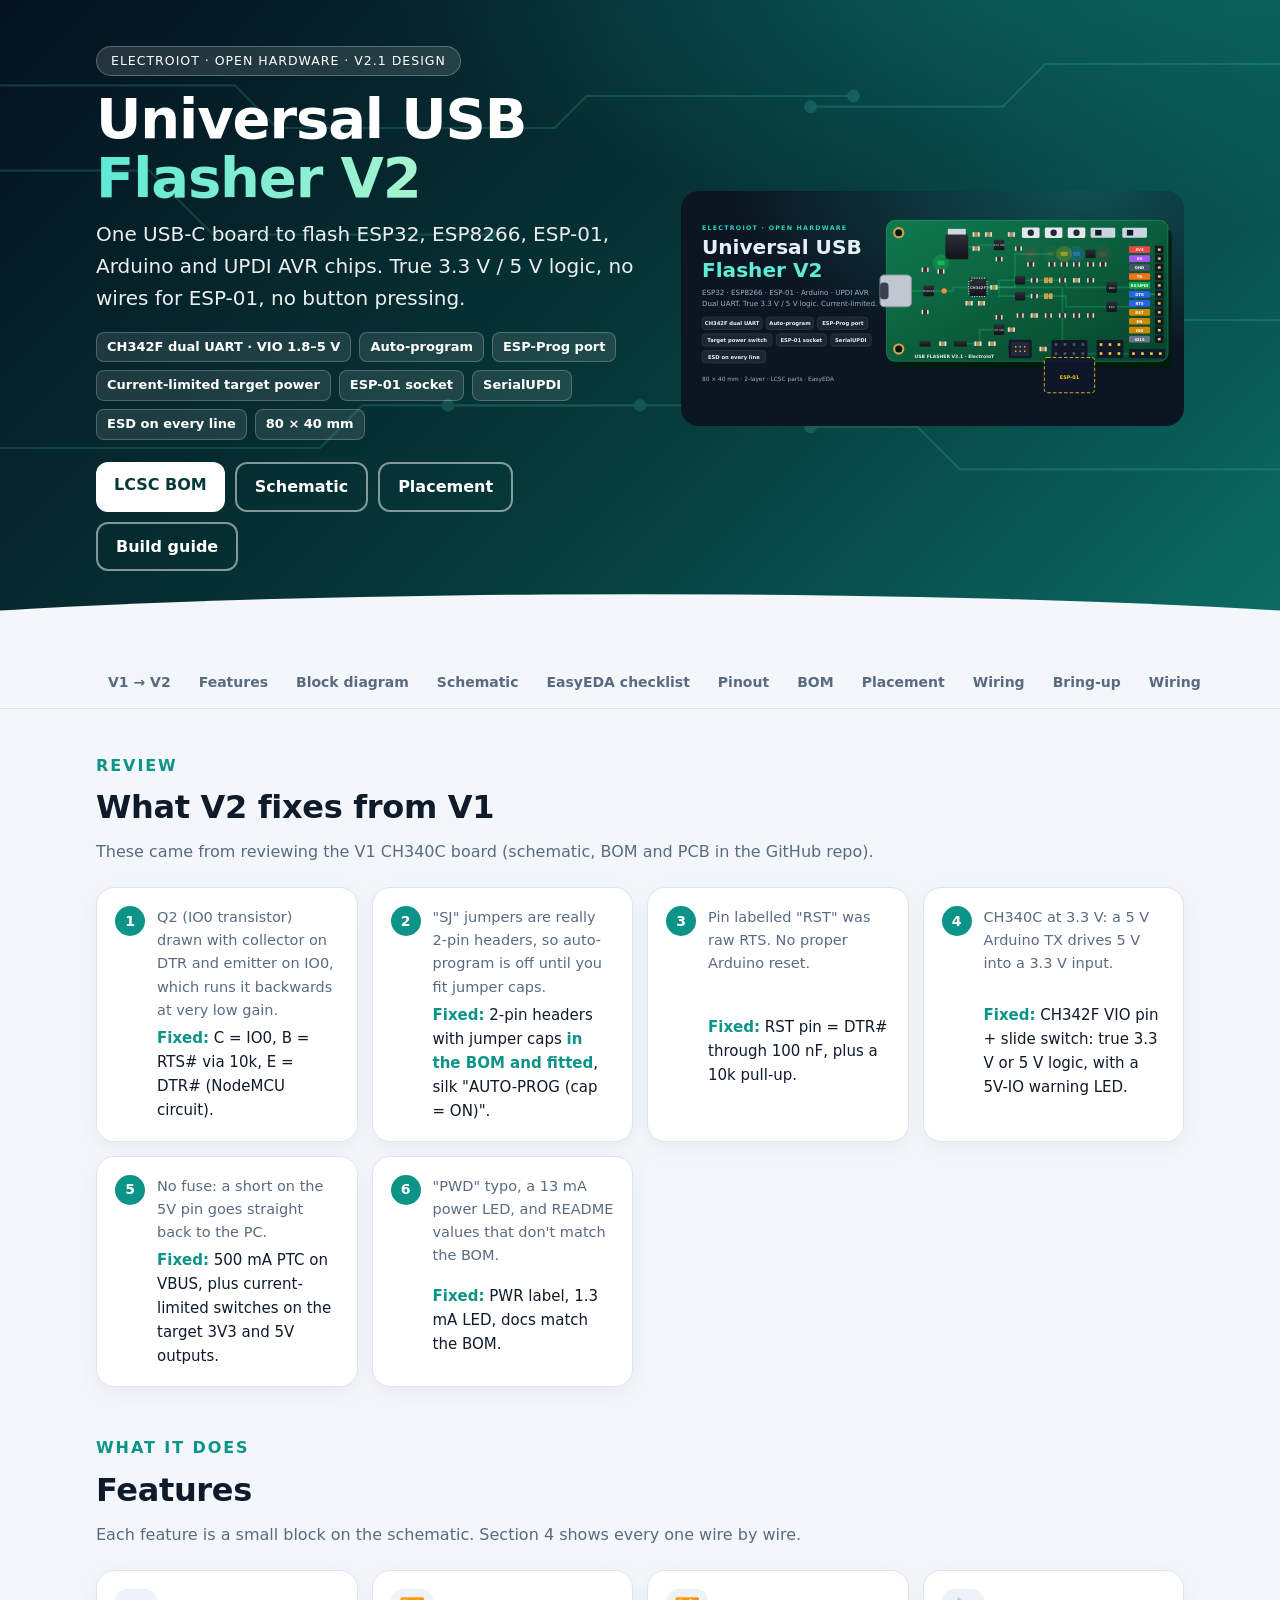
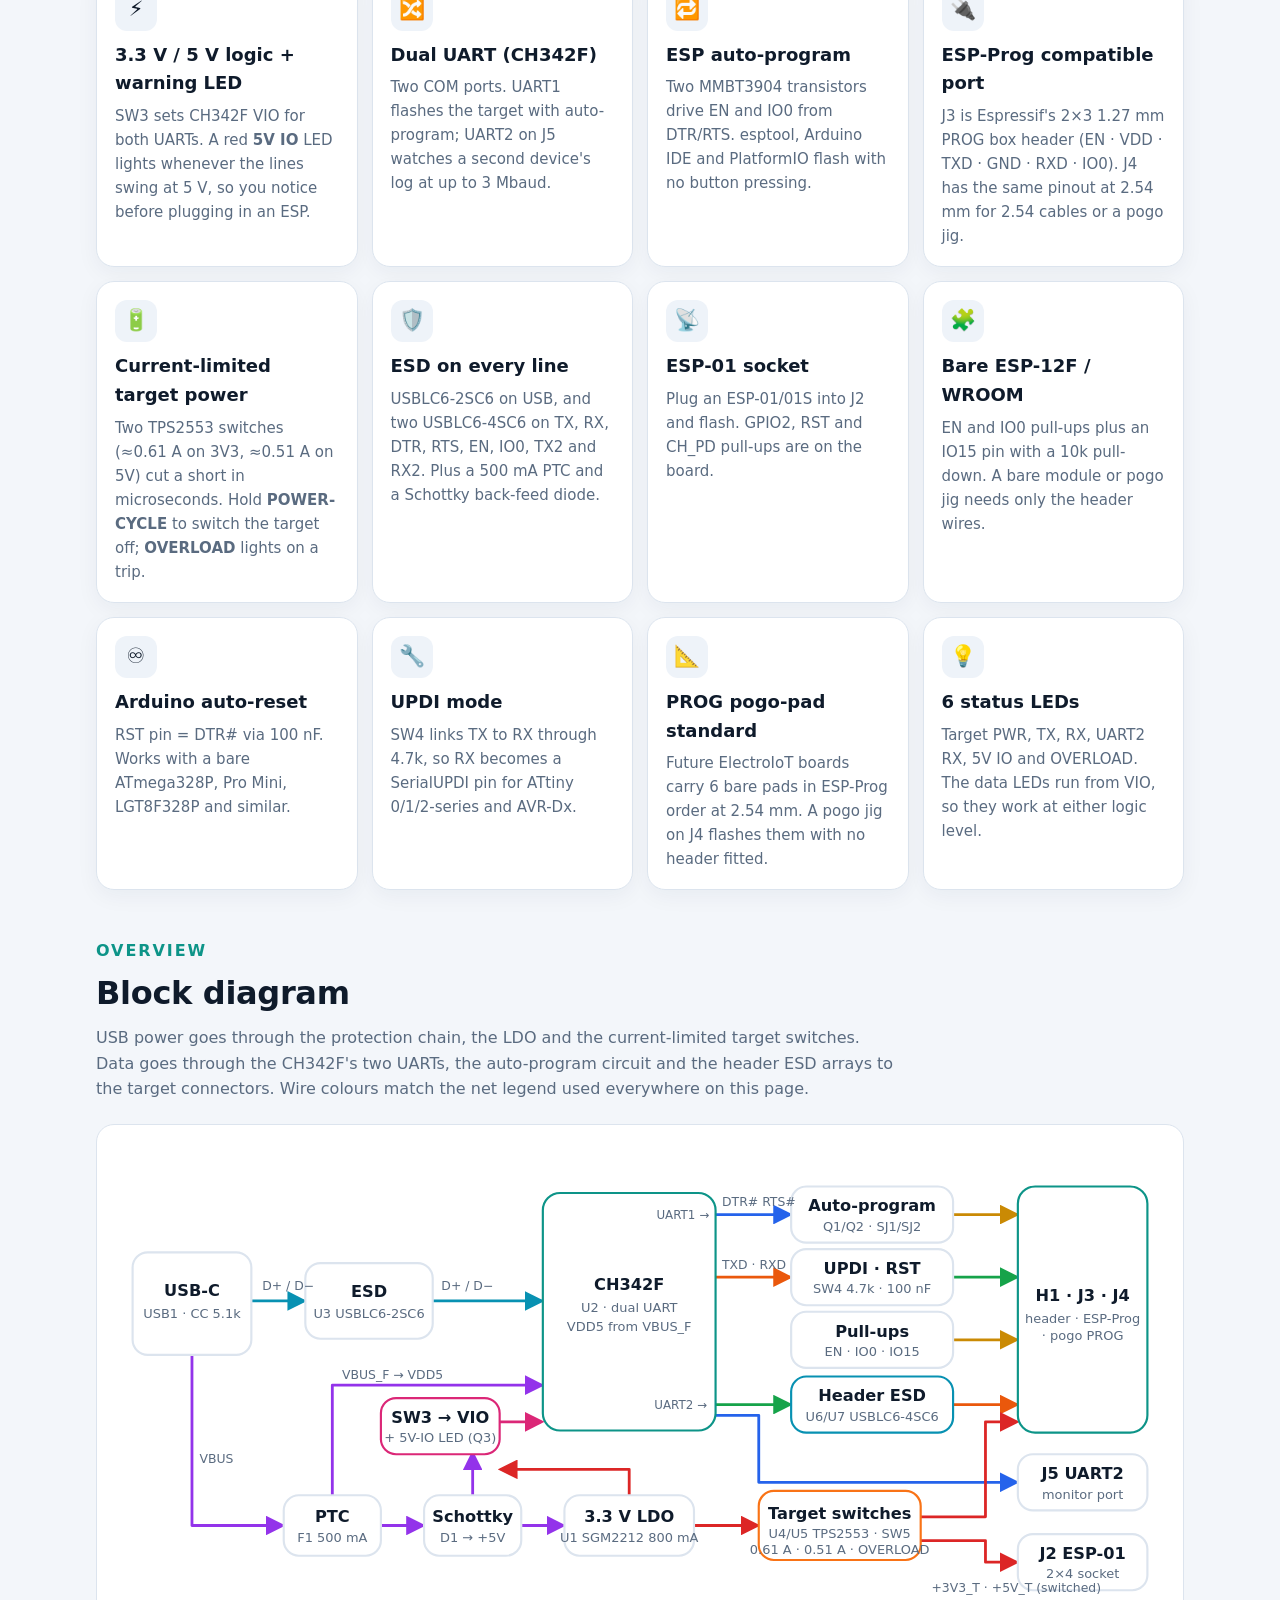
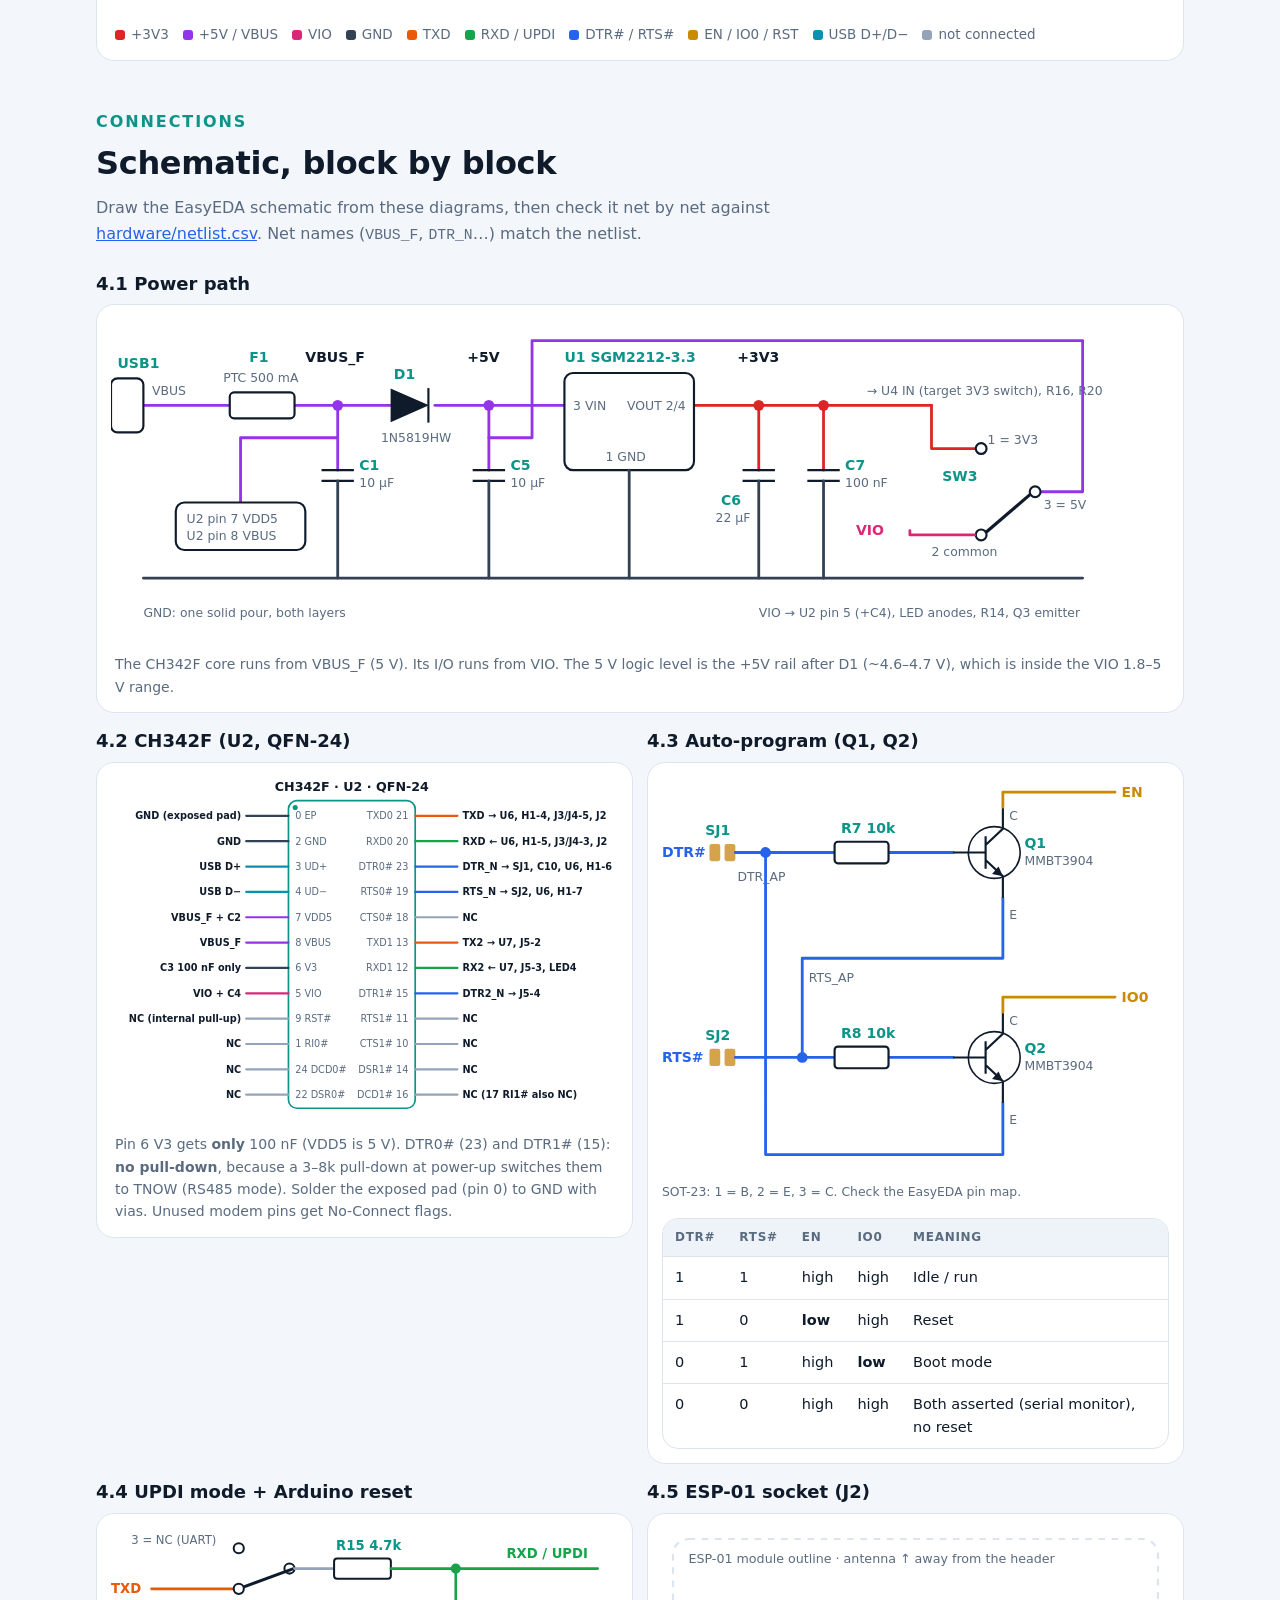
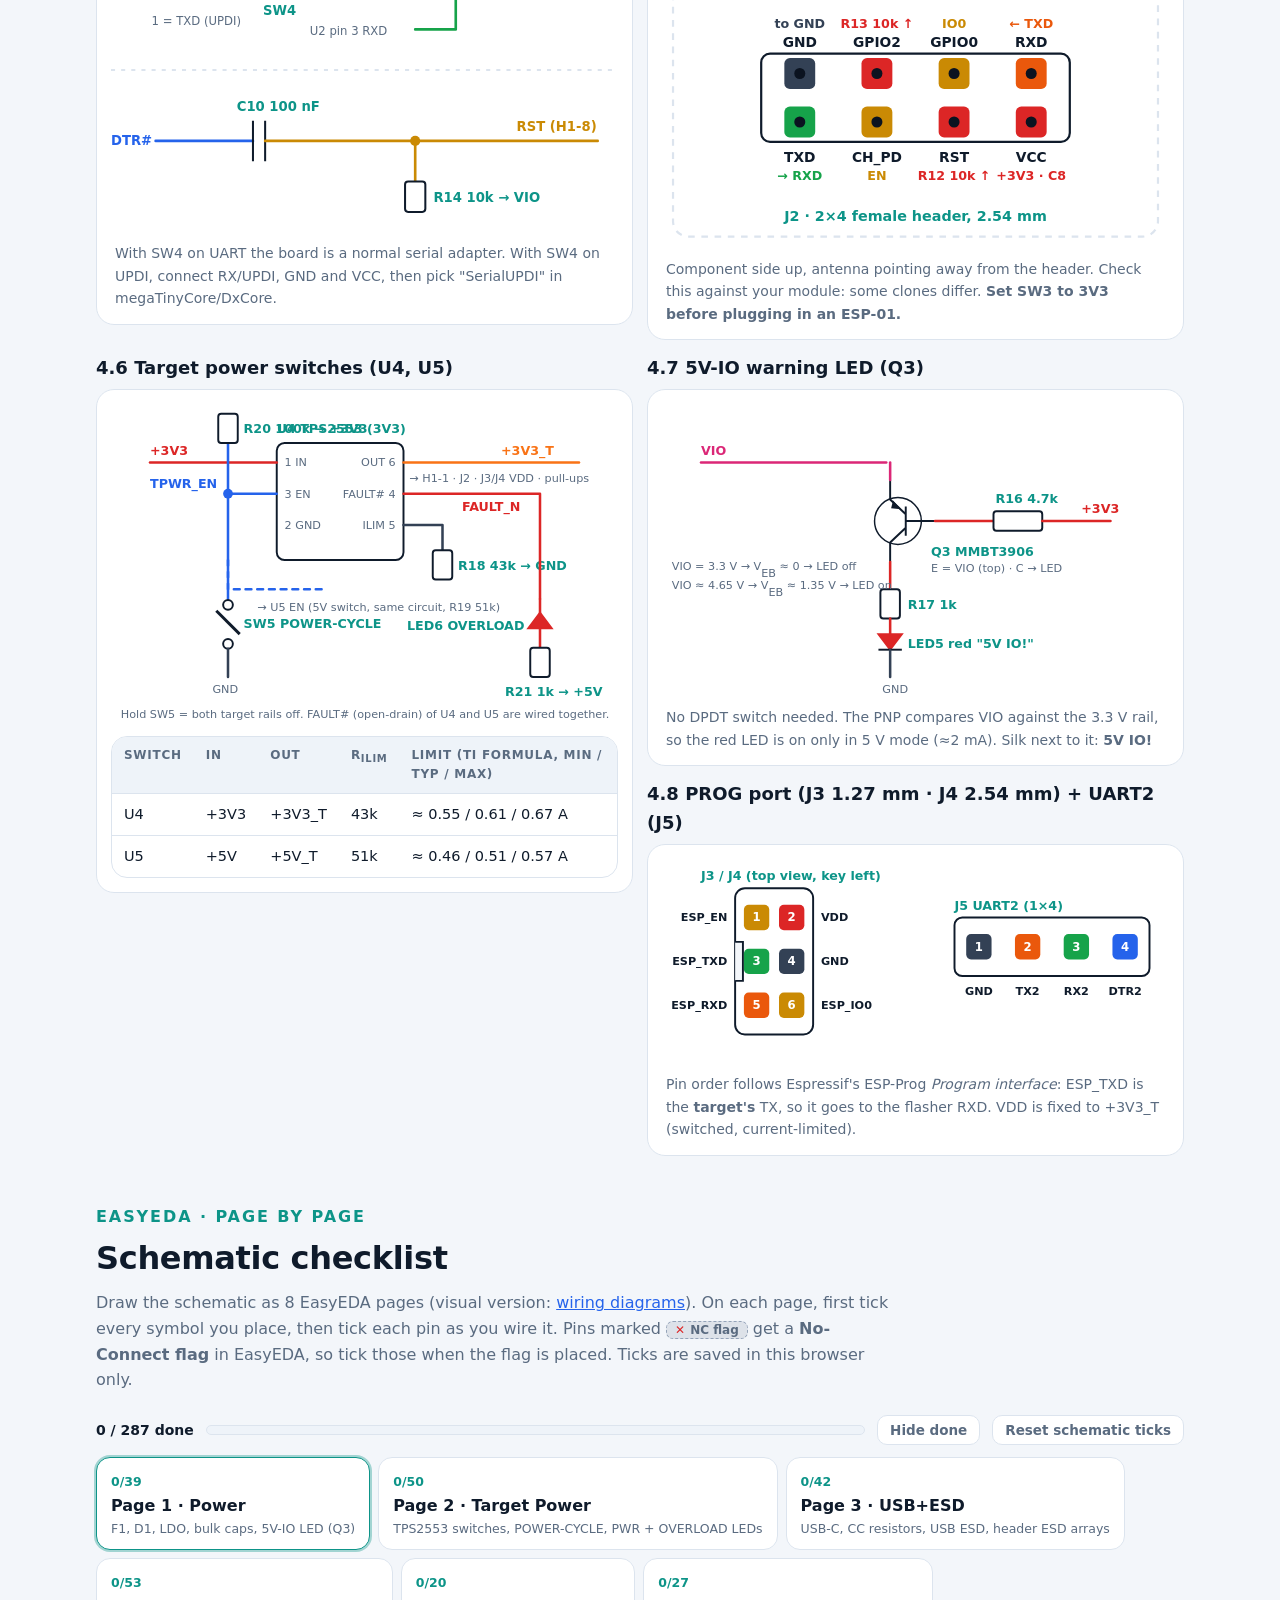
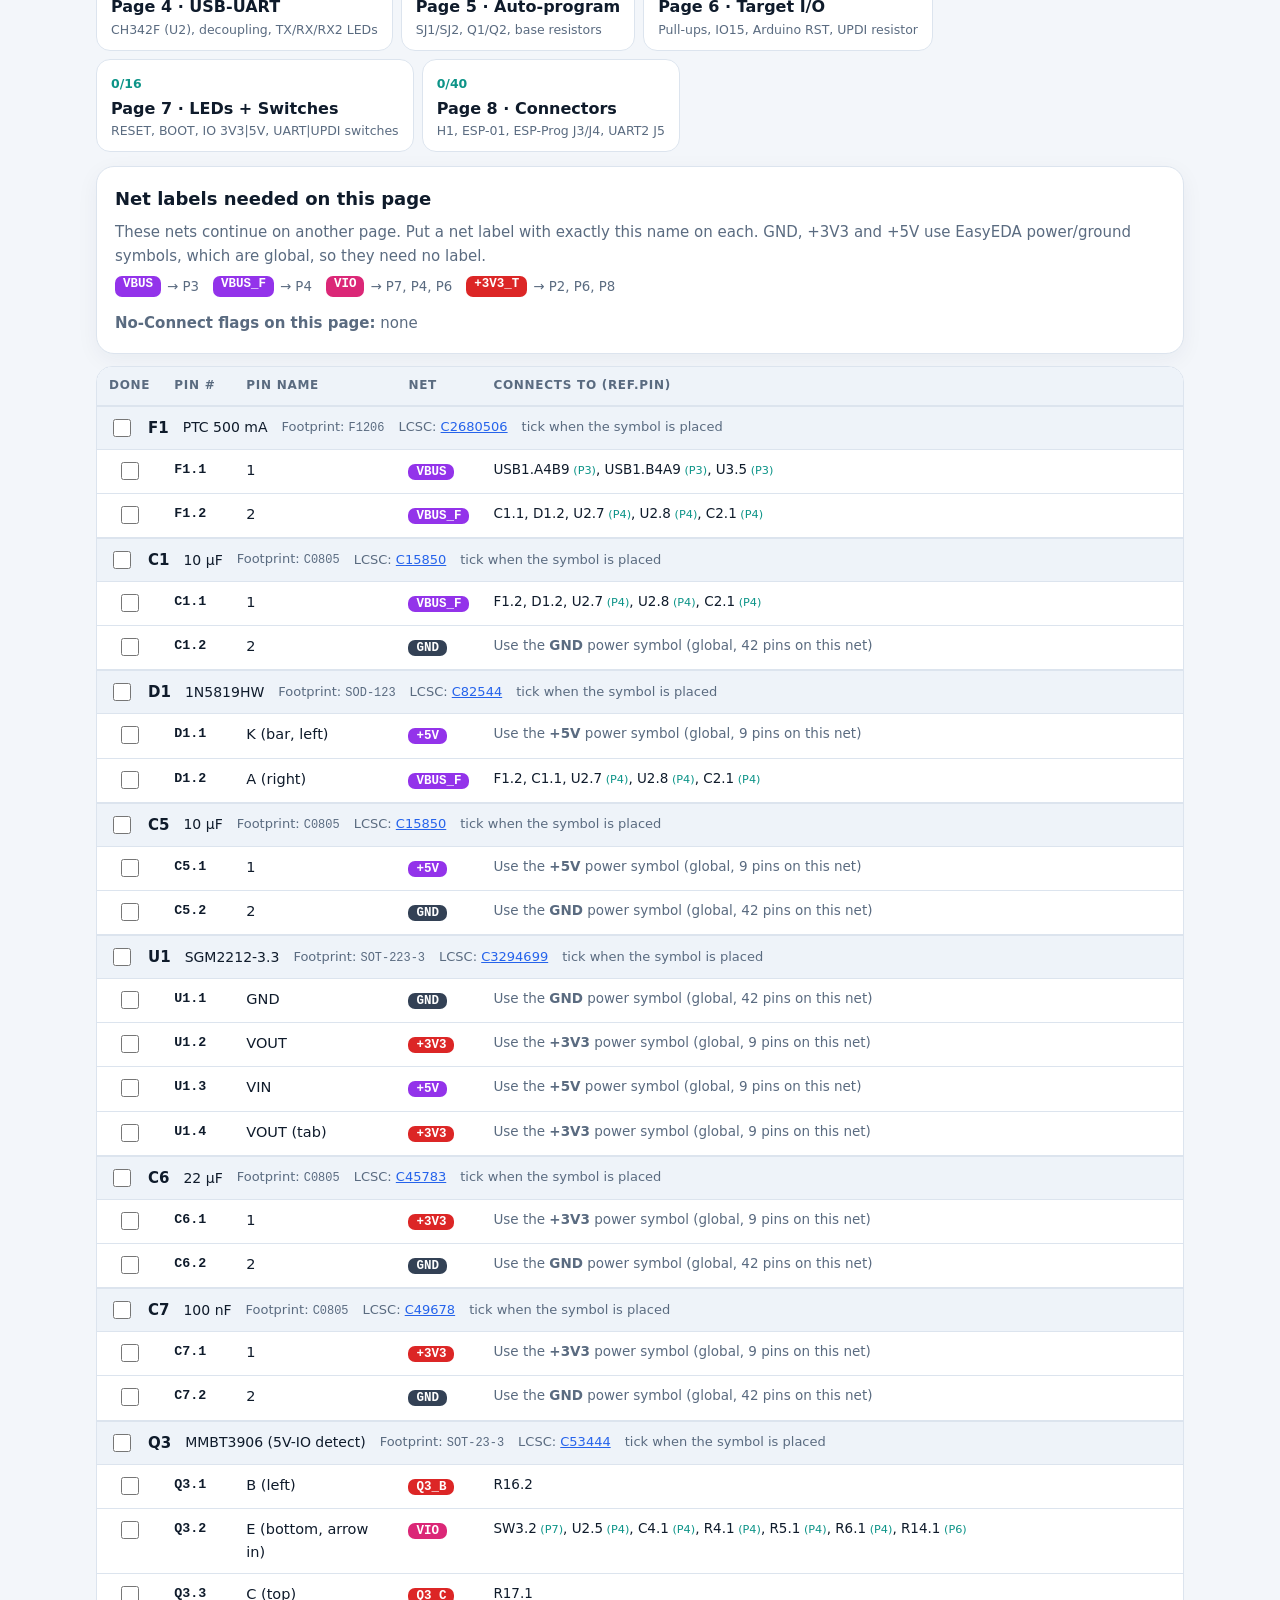
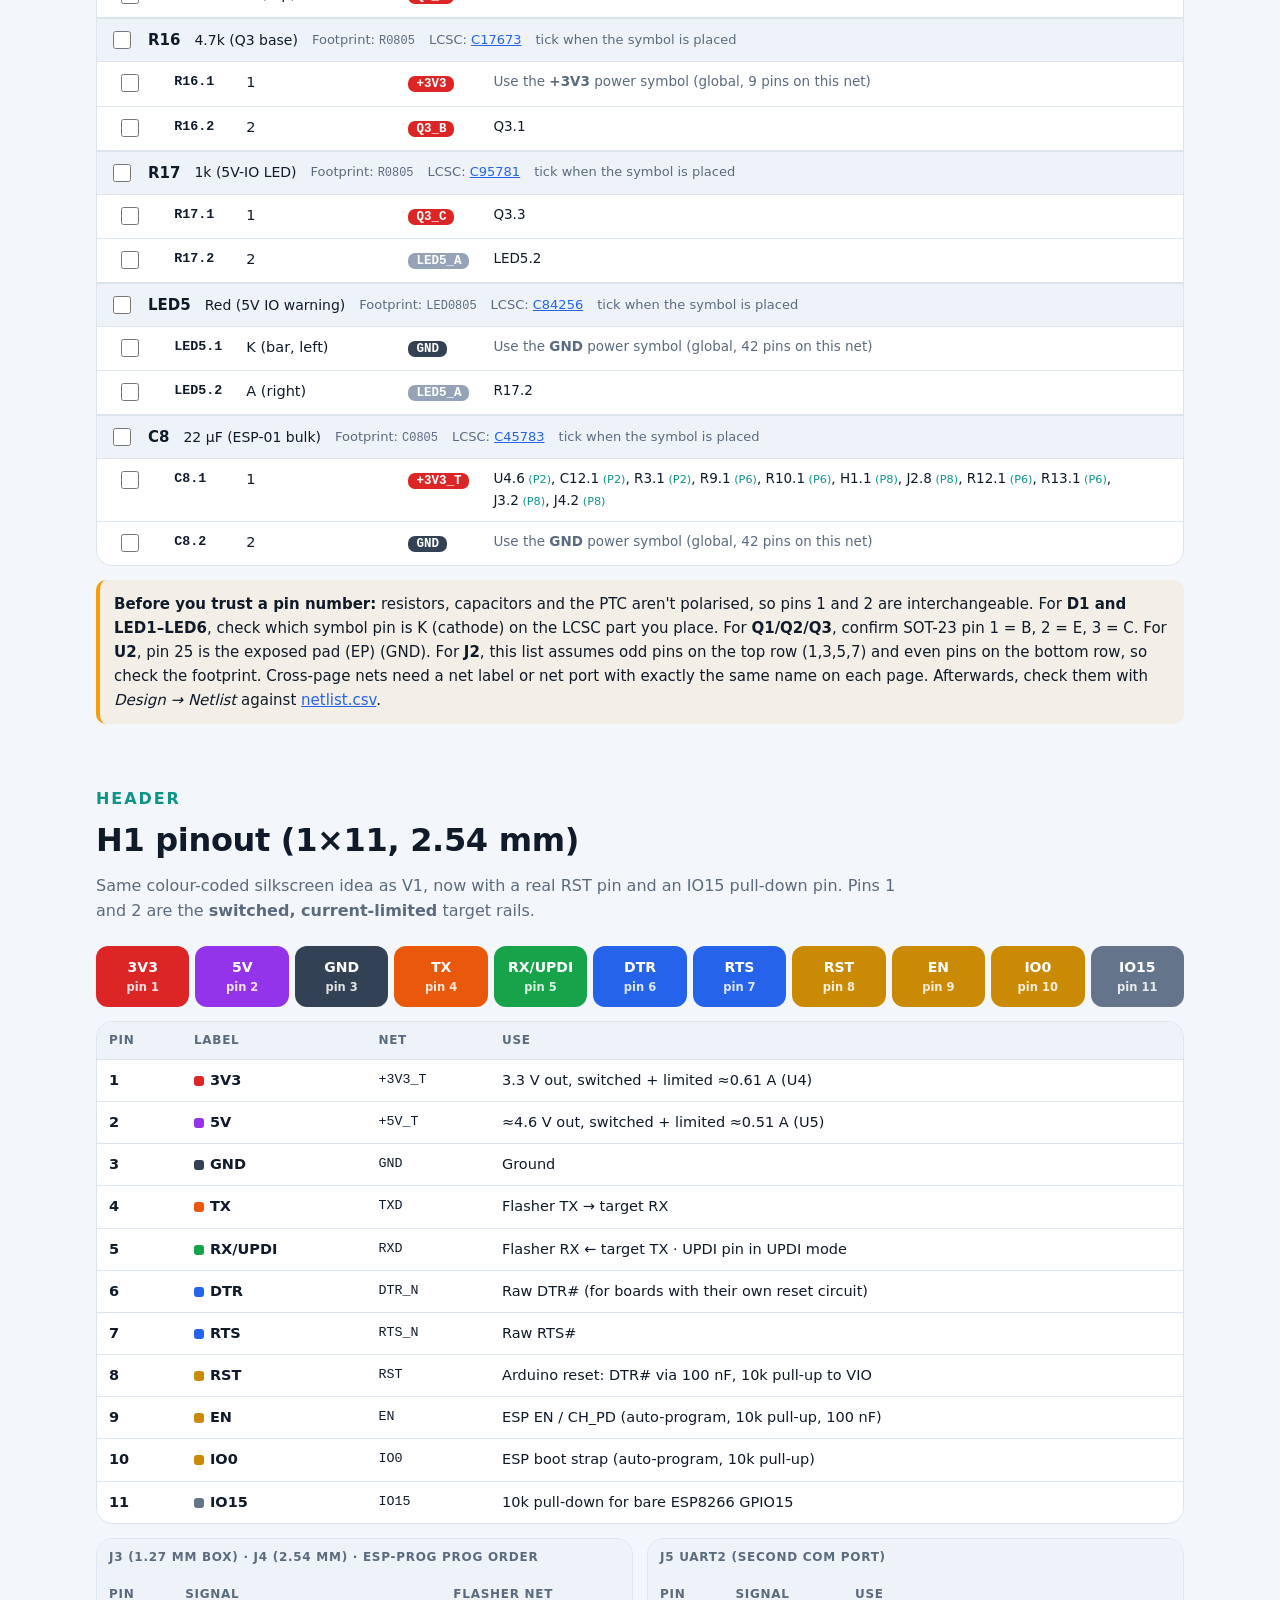
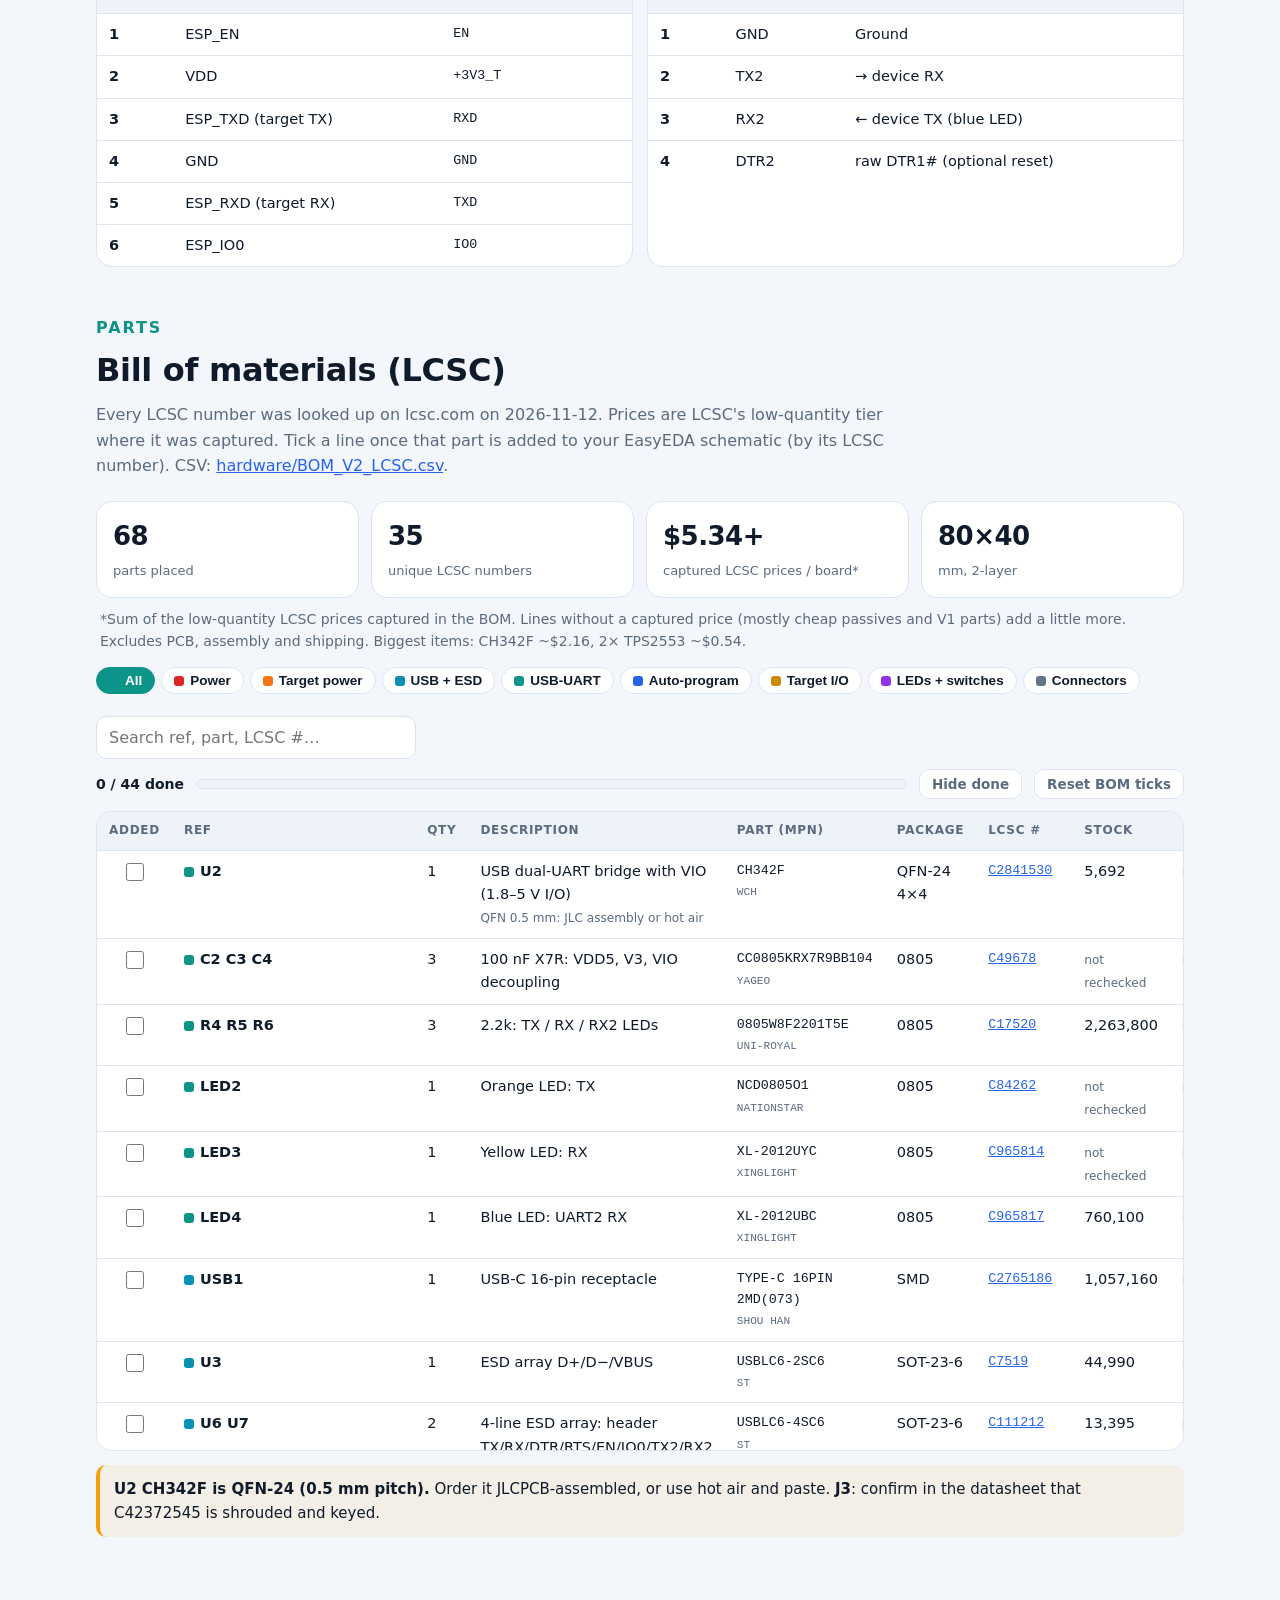
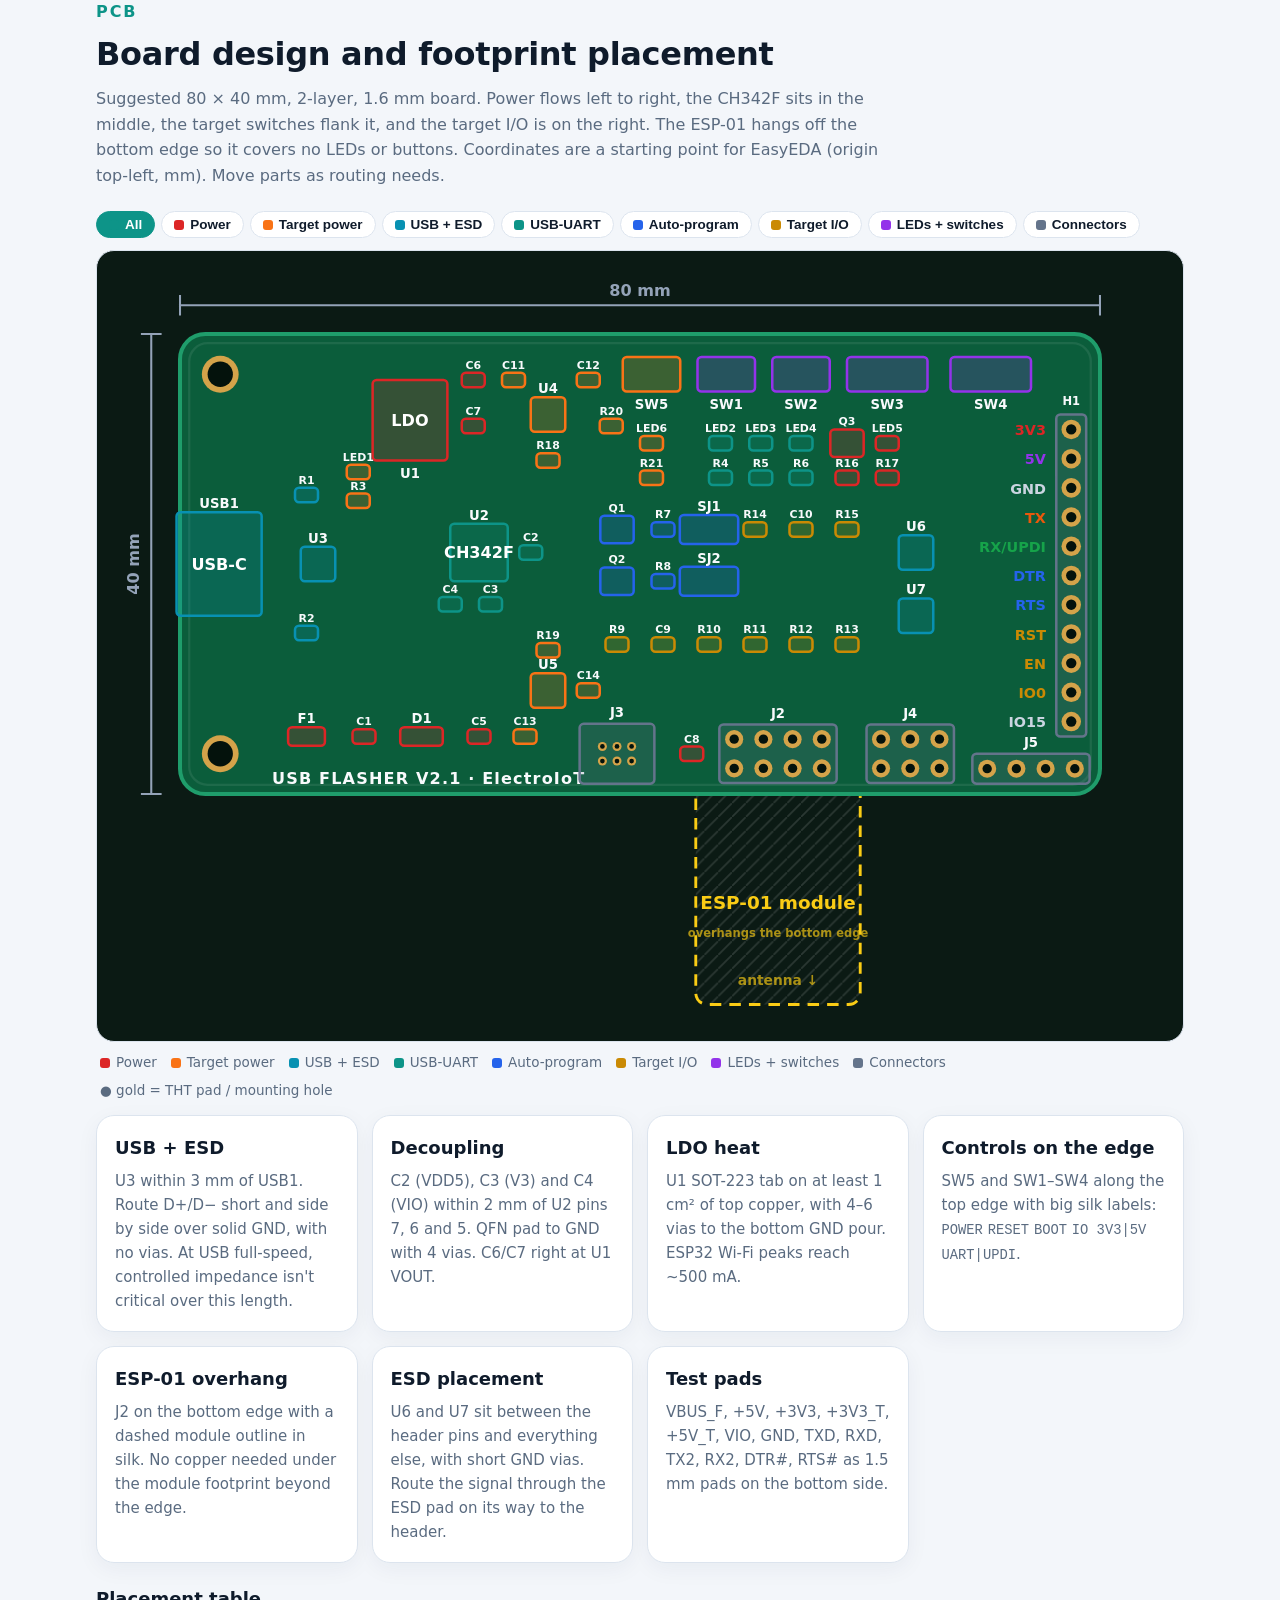
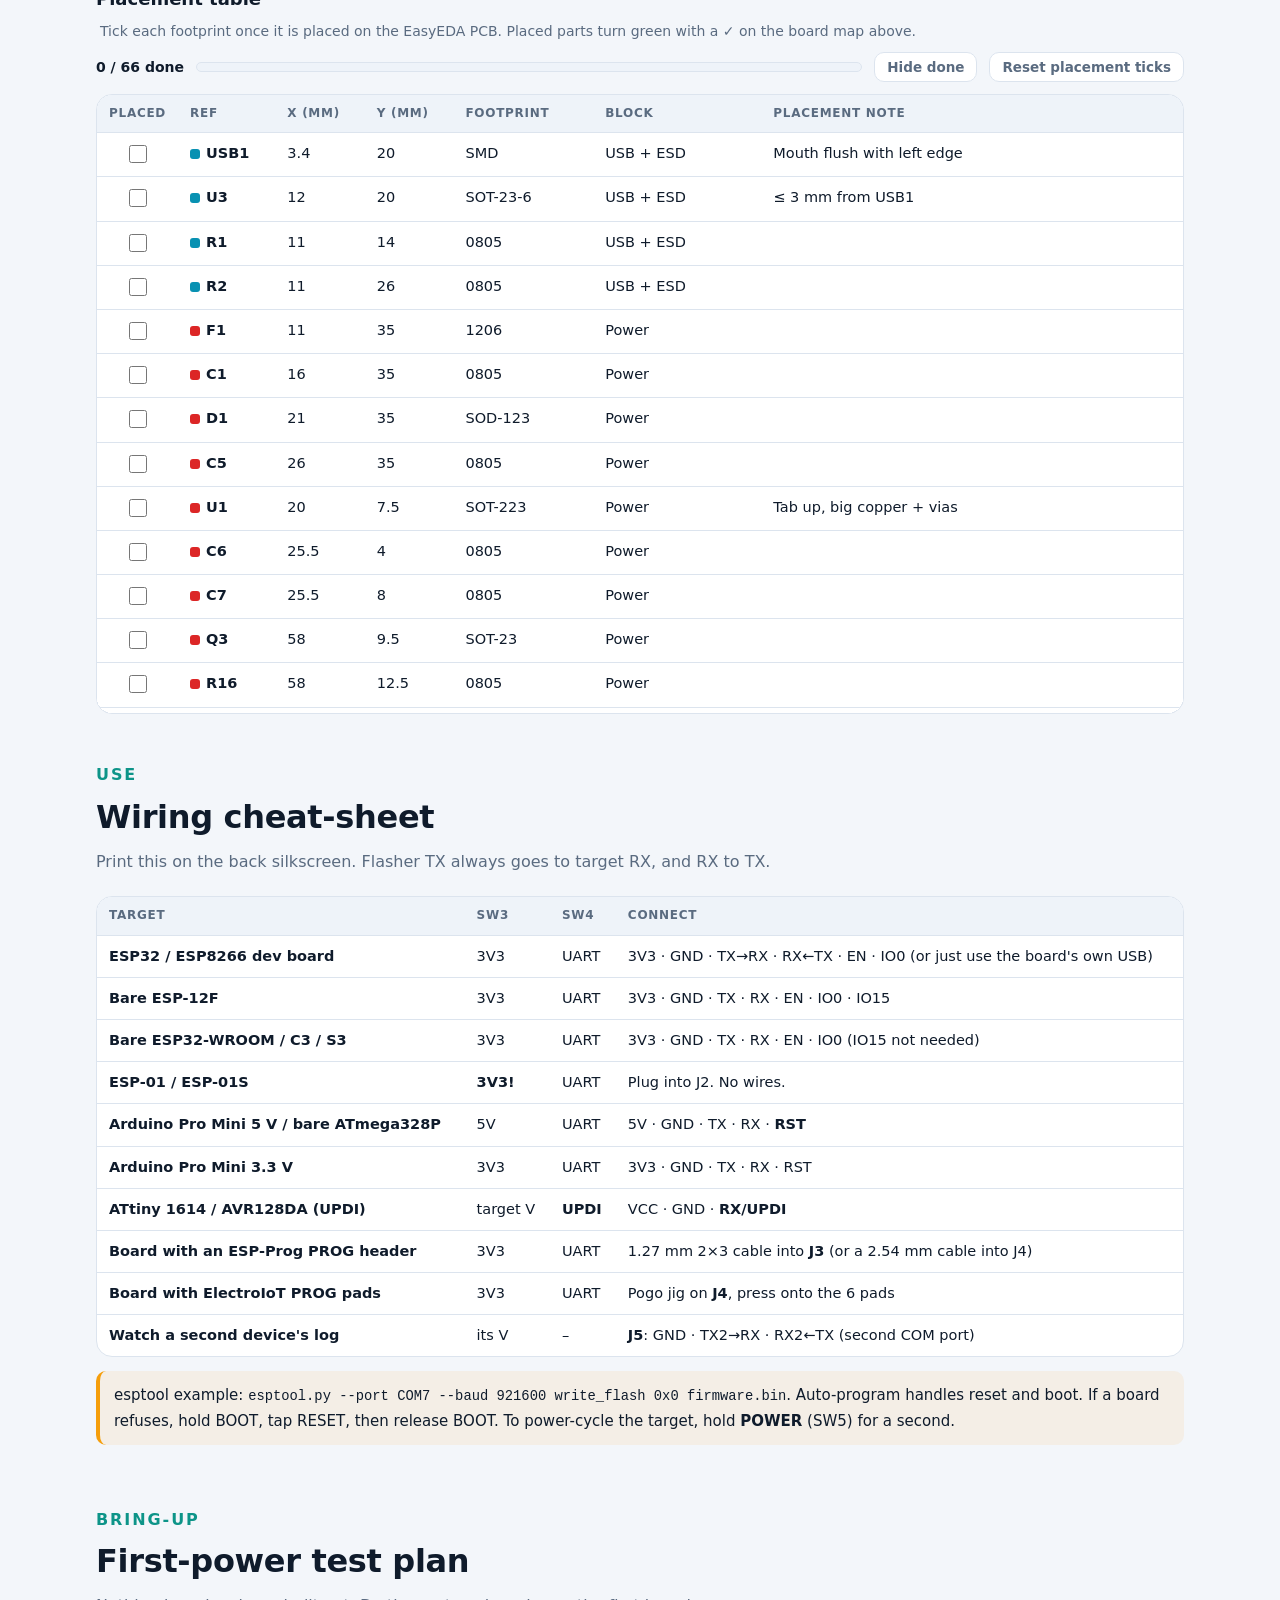
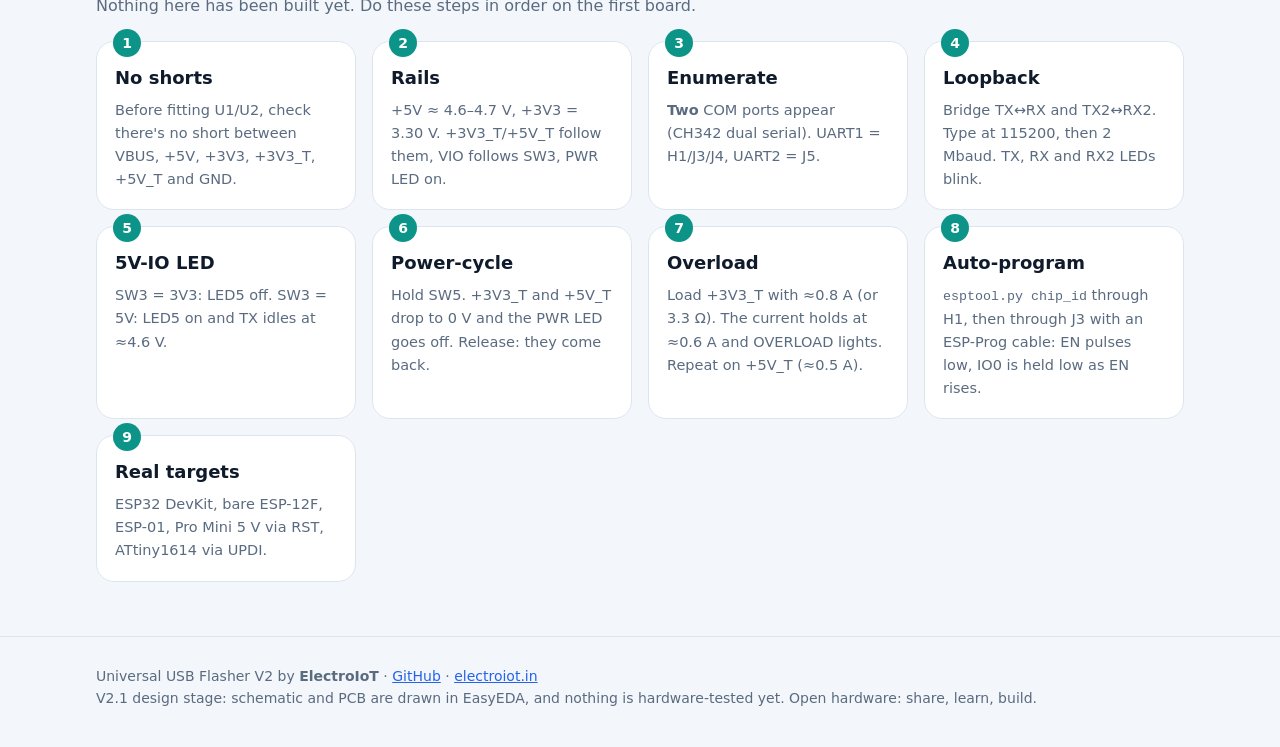
==== commit 36c9e1c7: "SJ1/SJ2: 2-pin headers C492401 with jumper caps C5305 Auto-program enable links are 2-pin 2.54 mm he" ====
--- a/docs/index.html
+++ b/docs/index.html
@@ -181,7 +181,7 @@
   <p class="lead">These came from reviewing the V1 CH340C board (schematic, BOM and PCB in the GitHub repo).</p>
   <div class="grid">
     <div class="card fix"><span class="num">1</span><div class="was">Q2 (IO0 transistor) drawn with collector on DTR and emitter on IO0, which runs it backwards at very low gain.</div><div class="now"><b>Fixed:</b> C = IO0, B = RTS# via 10k, E = DTR# (NodeMCU circuit).</div></div>
-    <div class="card fix"><span class="num">2</span><div class="was">"SJ" jumpers are really 2-pin headers, so auto-program is off until you fit jumper caps.</div><div class="now"><b>Fixed:</b> real solder jumpers, bridged by default.</div></div>
+    <div class="card fix"><span class="num">2</span><div class="was">"SJ" jumpers are really 2-pin headers, so auto-program is off until you fit jumper caps.</div><div class="now"><b>Fixed:</b> 2-pin headers with jumper caps <b>in the BOM and fitted</b>, silk "AUTO-PROG (cap = ON)".</div></div>
     <div class="card fix"><span class="num">3</span><div class="was">Pin labelled "RST" was raw RTS. No proper Arduino reset.</div><div class="now"><b>Fixed:</b> RST pin = DTR# through 100 nF, plus a 10k pull-up.</div></div>
     <div class="card fix"><span class="num">4</span><div class="was">CH340C at 3.3 V: a 5 V Arduino TX drives 5 V into a 3.3 V input.</div><div class="now"><b>Fixed:</b> CH342F VIO pin + slide switch: true 3.3 V or 5 V logic, with a 5V-IO warning LED.</div></div>
     <div class="card fix"><span class="num">5</span><div class="was">No fuse: a short on the 5V pin goes straight back to the PC.</div><div class="now"><b>Fixed:</b> 500 mA PTC on VBUS, plus current-limited switches on the target 3V3 and 5V outputs.</div></div>
@@ -577,7 +577,7 @@
 
 <script>
 /*DESIGN-START*/
-const DESIGN={"version":"V2.1 (design, schematic pages match EasyEDA export 2026-11-13)","board":{"w":80,"h":40,"holes":[[3.5,3.5],[3.5,36.5]]},"groups":{"pwr":["Power","#dc2626"],"tgt":["Target power","#f97316"],"usb":["USB + ESD","#0891b2"],"uart":["USB-UART","#0d9488"],"ap":["Auto-program","#2563eb"],"io":["Target I/O","#ca8a04"],"ui":["LEDs + switches","#9333ea"],"con":["Connectors","#64748b"]},"pages":[["P1","Page 1 · Power","F1, D1, LDO, bulk caps, 5V-IO LED (Q3)"],["P2","Page 2 · Target Power","TPS2553 switches, POWER-CYCLE, PWR + OVERLOAD LEDs"],["P3","Page 3 · USB+ESD","USB-C, CC resistors, USB ESD, header ESD arrays"],["P4","Page 4 · USB-UART","CH342F (U2), decoupling, TX/RX/RX2 LEDs"],["P5","Page 5 · Auto-program","SJ1/SJ2, Q1/Q2, base resistors"],["P6","Page 6 · Target I/O","Pull-ups, IO15, Arduino RST, UPDI resistor"],["P7","Page 7 · LEDs + Switches","RESET, BOOT, IO 3V3|5V, UART|UPDI switches"],["P8","Page 8 · Connectors","H1, ESP-01, ESP-Prog J3/J4, UART2 J5"]],"parts":[["USB1","P3","USB-C 16P","USB-C-SMD_TYPE-C-16PIN-2MD(073)","C2765186",[["A1B12","GND","GND"],["A4B9","VBUS","VBUS"],["B8","SBU2","NC"],["A5","CC1","CC1"],["B7","DN2","USB_DM"],["A6","DP1","USB_DP"],["A7","DN1","USB_DM"],["B6","DP2","USB_DP"],["A8","SBU1","NC"],["B5","CC2","CC2"],["B4A9","VBUS","VBUS"],["B1A12","GND","GND"],["13","EH (shell)","GND"],["14","EH (shell)","GND"]]],["R1","P3","5.1k","R0805","C27834",[["1","1","CC1"],["2","2","GND"]]],["R2","P3","5.1k","R0805","C27834",[["1","1","CC2"],["2","2","GND"]]],["U3","P3","USBLC6-2SC6","SOT-23-6","C7519",[["1","I/O1","USB_DP"],["2","GND","GND"],["3","I/O2","USB_DM"],["4","I/O2","USB_DM"],["5","VBUS","VBUS"],["6","I/O1","USB_DP"]]],["F1","P1","PTC 500 mA","F1206","C2680506",[["1","1","VBUS"],["2","2","VBUS_F"]]],["C1","P1","10 µF","C0805","C15850",[["1","1","VBUS_F"],["2","2","GND"]]],["D1","P1","1N5819HW","SOD-123","C82544",[["1","K (bar, left)","+5V"],["2","A (right)","VBUS_F"]]],["C5","P1","10 µF","C0805","C15850",[["1","1","+5V"],["2","2","GND"]]],["U1","P1","SGM2212-3.3","SOT-223-3","C3294699",[["1","GND","GND"],["2","VOUT","+3V3"],["3","VIN","+5V"],["4","VOUT (tab)","+3V3"]]],["C6","P1","22 µF","C0805","C45783",[["1","1","+3V3"],["2","2","GND"]]],["C7","P1","100 nF","C0805","C49678",[["1","1","+3V3"],["2","2","GND"]]],["SW3","P7","MSK12C02 (IO 3V3|5V)","SW-SMD_MSK12C02","C431540",[["1","throw A","+3V3"],["2","common","VIO"],["3","throw B","+5V"],["4","mounting tab","GND"]]],["Q3","P1","MMBT3906 (5V-IO detect)","SOT-23-3","C53444",[["1","B (left)","Q3_B"],["2","E (bottom, arrow in)","VIO"],["3","C (top)","Q3_C"]]],["R16","P1","4.7k (Q3 base)","R0805","C17673",[["1","1","+3V3"],["2","2","Q3_B"]]],["R17","P1","1k (5V-IO LED)","R0805","C95781",[["1","1","Q3_C"],["2","2","LED5_A"]]],["LED5","P1","Red (5V IO warning)","LED0805","C84256",[["1","K (bar, left)","GND"],["2","A (right)","LED5_A"]]],["U4","P2","TPS2553 (3V3 target switch)","SOT-23-6","C55266",[["1","IN","+3V3"],["2","GND","GND"],["3","EN","TPWR_EN"],["4","FAULT#","FAULT_N"],["5","ILIM","ILIM3"],["6","OUT","+3V3_T"]]],["R18","P2","43k 1% (≈0.61 A limit)","R0805","C17695",[["1","1","ILIM3"],["2","2","GND"]]],["C11","P2","100 nF (U4 IN)","C0805","C49678",[["1","1","+3V3"],["2","2","GND"]]],["C12","P2","10 µF (+3V3_T)","C0805","C15850",[["1","1","+3V3_T"],["2","2","GND"]]],["U5","P2","TPS2553 (5V target switch)","SOT-23-6","C55266",[["1","IN","+5V"],["2","GND","GND"],["3","EN","TPWR_EN"],["4","FAULT#","FAULT_N"],["5","ILIM","ILIM5"],["6","OUT","+5V_T"]]],["R19","P2","51k 1% (≈0.51 A limit)","R0805","C17737",[["1","1","ILIM5"],["2","2","GND"]]],["C13","P2","100 nF (U5 IN)","C0805","C49678",[["1","1","+5V"],["2","2","GND"]]],["C14","P2","10 µF (+5V_T)","C0805","C15850",[["1","1","+5V_T"],["2","2","GND"]]],["R20","P2","100k (EN pull-up)","R0805","C96346",[["1","1","+3V3"],["2","2","TPWR_EN"]]],["SW5","P2","POWER-CYCLE (hold = off)","SW-SMD_L3.9-W3.0-P4.45","C720477",[["1","1","TPWR_EN"],["2","2","GND"]]],["R21","P2","1k (OVERLOAD LED)","R0805","C95781",[["1","1","+5V"],["2","2","LED6_A"]]],["LED6","P2","Red (OVERLOAD)","LED0805","C84256",[["1","K (bar, left)","FAULT_N"],["2","A (right)","LED6_A"]]],["R3","P2","1k (PWR LED)","R0805","C95781",[["1","1","+3V3_T"],["2","2","LED1_A"]]],["LED1","P2","Green (target PWR)","LED0805","C84260",[["1","K (bar, left)","GND"],["2","A (right)","LED1_A"]]],["U2","P4","CH342F dual UART","QFN-24_L4.0-W4.0-P0.50","C2841530",[["1","RI0#","NC"],["2","GND","GND"],["3","UD+","USB_DP"],["4","UD-","USB_DM"],["5","VIO","VIO"],["6","V3","V3"],["7","VDD5","VBUS_F"],["8","VBUS","VBUS_F"],["9","RST#","NC"],["10","CTS1#","NC"],["11","RTS1#","NC"],["12","RXD1","RX2"],["13","TXD1","TX2"],["14","DSR1#","NC"],["15","DTR1#","DTR2_N"],["16","DCD1#","NC"],["17","RI1#","NC"],["18","CTS0#","NC"],["19","RTS0#","RTS_N"],["20","RXD0","RXD"],["21","TXD0","TXD"],["22","DSR0#","NC"],["23","DTR0#","DTR_N"],["24","DCD0#","NC"],["25","EP (GND pad)","GND"]]],["C2","P4","100 nF (VDD5)","C0805","C49678",[["1","1","VBUS_F"],["2","2","GND"]]],["C3","P4","100 nF (V3)","C0805","C49678",[["1","1","V3"],["2","2","GND"]]],["C4","P4","100 nF (VIO)","C0805","C49678",[["1","1","VIO"],["2","2","GND"]]],["R4","P4","2.2k","R0805","C17520",[["1","1","VIO"],["2","2","LED2_A"]]],["LED2","P4","Orange (TX)","LED0805","C84262",[["1","K (bar, left)","TXD"],["2","A (right)","LED2_A"]]],["R5","P4","2.2k","R0805","C17520",[["1","1","VIO"],["2","2","LED3_A"]]],["LED3","P4","Yellow (RX)","LED0805","C965814",[["1","K (bar, left)","RXD"],["2","A (right)","LED3_A"]]],["R6","P4","2.2k","R0805","C17520",[["1","1","VIO"],["2","2","LED4_A"]]],["LED4","P4","Blue (UART2 RX)","LED0805","C965817",[["1","K (bar, left)","RX2"],["2","A (right)","LED4_A"]]],["SJ1","P5","Solder jumper (bridged)","SolderJumper-2_Bridged","-",[["1","1","DTR_N"],["2","2","DTR_AP"]]],["SJ2","P5","Solder jumper (bridged)","SolderJumper-2_Bridged","-",[["1","1","RTS_N"],["2","2","RTS_AP"]]],["R7","P5","10k","R0805","C84376",[["1","1","DTR_AP"],["2","2","Q1_B"]]],["R8","P5","10k","R0805","C84376",[["1","1","RTS_AP"],["2","2","Q2_B"]]],["Q1","P5","MMBT3904 (EN)","SOT-23-3","C81464",[["1","B (left)","Q1_B"],["2","E (bottom, arrow)","RTS_AP"],["3","C (top)","EN"]]],["Q2","P5","MMBT3904 (IO0)","SOT-23-3","C81464",[["1","B (left)","Q2_B"],["2","E (bottom, arrow)","DTR_AP"],["3","C (top)","IO0"]]],["R9","P6","10k (EN pull-up)","R0805","C84376",[["1","1","+3V3_T"],["2","2","EN"]]],["C9","P6","100 nF (EN)","C0805","C49678",[["1","1","EN"],["2","2","GND"]]],["R10","P6","10k (IO0 pull-up)","R0805","C84376",[["1","1","+3V3_T"],["2","2","IO0"]]],["R11","P6","10k (IO15 pull-down)","R0805","C84376",[["1","1","IO15"],["2","2","GND"]]],["SW1","P7","RESET","SW-SMD_L3.9-W3.0-P4.45","C720477",[["1","1","EN"],["2","2","GND"]]],["SW2","P7","BOOT","SW-SMD_L3.9-W3.0-P4.45","C720477",[["1","1","IO0"],["2","2","GND"]]],["C10","P6","100 nF (Arduino reset)","C0805","C49678",[["1","1","DTR_N"],["2","2","RST"]]],["R14","P6","10k (RST pull-up)","R0805","C84376",[["1","1","VIO"],["2","2","RST"]]],["SW4","P7","MSK12C02 (UART|UPDI)","SW-SMD_MSK12C02","C431540",[["1","throw A (UPDI)","TXD"],["2","common","UPDI_R"],["3","throw B (UART)","NC"],["4","mounting tab","GND"]]],["R15","P6","4.7k (UPDI)","R0805","C17673",[["1","1","UPDI_R"],["2","2","RXD"]]],["H1","P8","1x11 male header","HDR-TH_11P-P2.54-V-M","C2840011",[["1","3V3","+3V3_T"],["2","5V","+5V_T"],["3","GND","GND"],["4","TX","TXD"],["5","RX/UPDI","RXD"],["6","DTR","DTR_N"],["7","RTS","RTS_N"],["8","RST","RST"],["9","EN","EN"],["10","IO0","IO0"],["11","IO15","IO15"]]],["J2","P8","2x4 female (ESP-01)","HDR-TH_8P-P2.54-V-F-R2-C4","C2897405",[["1","GND","GND"],["2","TXD (ESP out)","RXD"],["3","GPIO2","ESP01_IO2"],["4","CH_PD","EN"],["5","GPIO0","IO0"],["6","RST","ESP01_RST"],["7","RXD (ESP in)","TXD"],["8","VCC","+3V3_T"]]],["C8","P1","22 µF (ESP-01 bulk)","C0805","C45783",[["1","1","+3V3_T"],["2","2","GND"]]],["R12","P6","10k (ESP-01 RST)","R0805","C84376",[["1","1","+3V3_T"],["2","2","ESP01_RST"]]],["R13","P6","10k (ESP-01 GPIO2)","R0805","C84376",[["1","1","+3V3_T"],["2","2","ESP01_IO2"]]],["J3","P8","ESP-Prog PROG 2x3 1.27 mm box header","IDC-TH_6P-P1.27-2x3","C42372545",[["1","ESP_EN","EN"],["2","VDD","+3V3_T"],["3","ESP_TXD","RXD"],["4","GND","GND"],["5","ESP_RXD","TXD"],["6","ESP_IO0","IO0"]]],["J4","P8","PROG 2x3 2.54 mm (pogo / 2.54 cable)","HDR-TH_6P-P2.54-V-M-R2-C3","C65114",[["1","ESP_EN","EN"],["2","VDD","+3V3_T"],["3","ESP_TXD","RXD"],["4","GND","GND"],["5","ESP_RXD","TXD"],["6","ESP_IO0","IO0"]]],["J5","P8","UART2 1x4 header","HDR-TH_4P-P2.54-V-M","C2691448",[["1","GND","GND"],["2","TX2","TX2"],["3","RX2","RX2"],["4","DTR2","DTR2_N"]]],["U6","P3","USBLC6-4SC6 (header ESD A)","SOT-23-6","C111212",[["1","I/O1","TXD"],["2","GND","GND"],["3","I/O2","RXD"],["4","I/O3","DTR_N"],["5","VBUS","+5V"],["6","I/O4","RTS_N"]]],["U7","P3","USBLC6-4SC6 (header ESD B)","SOT-23-6","C111212",[["1","I/O1","EN"],["2","GND","GND"],["3","I/O2","IO0"],["4","I/O3","TX2"],["5","VBUS","+5V"],["6","I/O4","RX2"]]]],"bom":[["U2",1,"USB dual-UART bridge with VIO (1.8–5 V I/O)","QFN-24 4×4","CH342F","WCH","C2841530","5,692",2.16,"ok","uart","QFN 0.5 mm: JLC assembly or hot air"],["C2 C3 C4",3,"100 nF X7R: VDD5, V3, VIO decoupling","0805","CC0805KRX7R9BB104","YAGEO","C49678","",null,"v1","uart",""],["R4 R5 R6",3,"2.2k: TX / RX / RX2 LEDs","0805","0805W8F2201T5E","UNI-ROYAL","C17520","2,263,800",0.005,"ok","uart",""],["LED2",1,"Orange LED: TX","0805","NCD0805O1","NATIONSTAR","C84262","",null,"v1","uart",""],["LED3",1,"Yellow LED: RX","0805","XL-2012UYC","XINGLIGHT","C965814","",null,"v1","uart",""],["LED4",1,"Blue LED: UART2 RX","0805","XL-2012UBC","XINGLIGHT","C965817","760,100",0.008,"ok","uart",""],["USB1",1,"USB-C 16-pin receptacle","SMD","TYPE-C 16PIN 2MD(073)","SHOU HAN","C2765186","1,057,160",null,"ok","usb",""],["U3",1,"ESD array D+/D−/VBUS","SOT-23-6","USBLC6-2SC6","ST","C7519","44,990",0.157,"ok","usb",""],["U6 U7",2,"4-line ESD array: header TX/RX/DTR/RTS/EN/IO0/TX2/RX2","SOT-23-6","USBLC6-4SC6","ST","C111212","13,395",0.247,"ok","usb",""],["R1 R2",2,"5.1k 1%: USB-C CC pull-downs","0805","0805W8F5101T5E","UNI-ROYAL","C27834","",null,"v1","usb",""],["F1",1,"PTC fuse 500 mA hold / 1 A trip, 16 V","1206","JK-nSMD050-16","Jinrui","C2680506","30,620",0.024,"ok","pwr",""],["D1",1,"Schottky 40 V 1 A back-feed diode","SOD-123","1N5819HW-7-F","Diodes Inc","C82544","358,260",null,"ok","pwr",""],["U1",1,"3.3 V 800 mA LDO","SOT-223","SGM2212-3.3XKC3G/TR","SGMICRO","C3294699","5,002",0.57,"ok","pwr",""],["C1 C5",2,"10 µF 25 V X5R: VBUS / LDO in","0805","CL21A106KAYNNNE","Samsung","C15850","",null,"v1","pwr",""],["C6 C8",2,"22 µF 25 V X5R: LDO out / ESP-01 bulk","0805","CL21A226MAQNNNE","Samsung","C45783","615,400",0.107,"ok","pwr",""],["C7",1,"100 nF X7R: LDO out","0805","CC0805KRX7R9BB104","YAGEO","C49678","",null,"v1","pwr",""],["Q3",1,"PNP: lights 5V-IO LED when VIO > 3V3","SOT-23","MMBT3906LT1G","onsemi","C53444","836,550",0.018,"ok","pwr","B=1 E=2 C=3"],["R16",1,"4.7k: Q3 base","0805","0805W8F4701T5E","UNI-ROYAL","C17673","1,051,500",0.003,"ok","pwr",""],["R17",1,"1k: 5V-IO LED","0805","RC0805FR-071KL","YAGEO","C95781","",null,"v1","pwr",""],["LED5",1,"Red LED: 5V IO warning","0805","NCD0805R1","NATIONSTAR","C84256","171,800",0.012,"ok","pwr",""],["U4 U5",2,"Current-limited power switch with FAULT# (3V3_T, 5V_T)","SOT-23-6","TPS2553DBVR","TI","C55266","53,771",0.54,"ok","tgt","Pinout 1 IN 2 GND 3 EN 4 FAULT# 5 ILIM 6 OUT"],["R18",1,"43k 1%: U4 ILIM (≈0.61 A)","0805","0805W8F4302T5E","UNI-ROYAL","C17695","27,600",0.003,"ok","tgt",""],["R19",1,"51k 1%: U5 ILIM (≈0.51 A)","0805","0805W8F5102T5E","UNI-ROYAL","C17737","202,600",0.0064,"ok","tgt",""],["R20",1,"100k: TPWR_EN pull-up","0805","RC0805FR-07100KL","YAGEO","C96346","",null,"v1","tgt",""],["C11 C13",2,"100 nF: switch inputs","0805","CC0805KRX7R9BB104","YAGEO","C49678","",null,"v1","tgt",""],["C12 C14",2,"10 µF: switched outputs","0805","CL21A106KAYNNNE","Samsung","C15850","",null,"v1","tgt",""],["SW5",1,"Tactile switch: POWER-CYCLE","SMD 3.9×3.0","TS-1088-AR02016","XUNPU","C720477","679,440",null,"ok","tgt",""],["LED1",1,"Green LED: target PWR","0805","NCD0805G1","NATIONSTAR","C84260","",null,"v1","tgt",""],["LED6",1,"Red LED: OVERLOAD (FAULT#)","0805","NCD0805R1","NATIONSTAR","C84256","171,800",0.012,"ok","tgt",""],["R3 R21",2,"1k: PWR / OVERLOAD LEDs","0805","RC0805FR-071KL","YAGEO","C95781","",null,"v1","tgt",""],["Q1 Q2",2,"NPN auto-program transistors","SOT-23","MMBT3904LT1G","onsemi","C81464","1,362,700",null,"ok","ap","B=1 E=2 C=3"],["R7 R8",2,"10k: Q1/Q2 base resistors","0805","RC0805FR-0710KL","YAGEO","C84376","",null,"v1","ap",""],["SJ1 SJ2",2,"Solder jumper, bridged by default","PCB pads","—","—","—","",null,"info","ap","PCB feature, not a part"],["R9 R10 R11 R12 R13 R14",6,"10k: EN/IO0 pull-ups, IO15 pull-down, ESP-01 RST/GPIO2, Arduino RST","0805","RC0805FR-0710KL","YAGEO","C84376","",null,"v1","io",""],["C9 C10",2,"100 nF: EN filter, Arduino auto-reset","0805","CC0805KRX7R9BB104","YAGEO","C49678","",null,"v1","io",""],["R15",1,"4.7k: UPDI series resistor","0805","0805W8F4701T5E","UNI-ROYAL","C17673","1,051,500",0.003,"ok","io",""],["SW1 SW2",2,"Tactile switch RESET / BOOT","SMD 3.9×3.0","TS-1088-AR02016","XUNPU","C720477","679,440",null,"ok","ui",""],["SW3 SW4",2,"SPDT slide: IO 3V3/5V · UART/UPDI","SMD","MSK12C02","SHOU HAN","C431540","164,660",0.052,"ok","ui",""],["H1",1,"1×11 male header 2.54 mm","THT","PZ254V-11-11P","XFCN","C2840011","16,430",0.073,"ok","con",""],["J2",1,"2×4 female header 2.54 mm (ESP-01)","THT","PM254-2-04-Z-8.5","HCTL","C2897405","6,120",0.146,"ok","con",""],["J3",1,"2×3 1.27 mm IDC box header (ESP-Prog PROG)","THT","HX JN1.27-2x3P ZZ H4.9","hanxia","C42372545","2,945",0.153,"warn","con","Check datasheet: shrouded + keyed"],["J4",1,"2×3 2.54 mm male header (PROG pogo jig / 2.54 cable)","THT","2.54-2*3P","BOOMELE","C65114","44,550",0.044,"ok","con",""],["J5",1,"1×4 male header 2.54 mm (UART2)","THT","PZ254V-11-04P","XFCN","C2691448","807,020",0.026,"ok","con",""]],"placement":[["USB1",3.4,20,7.4,9,"usb","USB-C"],["U3",12,20,3,3,"usb","USBLC6"],["R1",11,14,2,1.25,"usb","5.1k"],["R2",11,26,2,1.25,"usb","5.1k"],["F1",11,35,3.2,1.6,"pwr","PTC"],["C1",16,35,2,1.25,"pwr","10µ"],["D1",21,35,3.7,1.6,"pwr","SS"],["C5",26,35,2,1.25,"pwr","10µ"],["U1",20,7.5,6.5,7,"pwr","LDO"],["C6",25.5,4,2,1.25,"pwr","22µ"],["C7",25.5,8,2,1.25,"pwr","100n"],["Q3",58,9.5,2.9,2.4,"pwr","Q3"],["R16",58,12.5,2,1.25,"pwr","4.7k"],["LED5",61.5,9.5,2,1.25,"pwr","5V!"],["R17",61.5,12.5,2,1.25,"pwr","1k"],["U2",26,19,5,5,"uart","CH342F"],["C2",30.5,19,2,1.25,"uart","100n"],["C3",27,23.5,2,1.25,"uart","100n"],["C4",23.5,23.5,2,1.25,"uart","100n"],["LED2",47,9.5,2,1.25,"uart","TX"],["LED3",50.5,9.5,2,1.25,"uart","RX"],["LED4",54,9.5,2,1.25,"uart","RX2"],["R4",47,12.5,2,1.25,"uart","2.2k"],["R5",50.5,12.5,2,1.25,"uart","2.2k"],["R6",54,12.5,2,1.25,"uart","2.2k"],["U4",32,7,3,3,"tgt","3V3 SW"],["R18",32,11,2,1.25,"tgt","43k"],["C11",29,4,2,1.25,"tgt","100n"],["C12",35.5,4,2,1.25,"tgt","10µ"],["U5",32,31,3,3,"tgt","5V SW"],["R19",32,27.5,2,1.25,"tgt","51k"],["C13",30,35,2,1.25,"tgt","100n"],["C14",35.5,31,2,1.25,"tgt","10µ"],["SW5",41,3.5,5,3,"tgt","PWR CYC"],["R20",37.5,8,2,1.25,"tgt","100k"],["LED6",41,9.5,2,1.25,"tgt","OVLD"],["R21",41,12.5,2,1.25,"tgt","1k"],["LED1",15.5,12,2,1.25,"tgt","PWR"],["R3",15.5,14.5,2,1.25,"tgt","1k"],["Q1",38,17,2.9,2.4,"ap","Q1"],["R7",42,17,2,1.25,"ap","10k"],["SJ1",46,17,2.4,1.6,"ap","SJ1"],["Q2",38,21.5,2.9,2.4,"ap","Q2"],["R8",42,21.5,2,1.25,"ap","10k"],["SJ2",46,21.5,2.4,1.6,"ap","SJ2"],["R14",50,17,2,1.25,"io","10k"],["C10",54,17,2,1.25,"io","100n"],["R15",58,17,2,1.25,"io","4.7k"],["R9",38,27,2,1.25,"io","10k"],["C9",42,27,2,1.25,"io","100n"],["R10",46,27,2,1.25,"io","10k"],["R11",50,27,2,1.25,"io","10k"],["R12",54,27,2,1.25,"io","10k"],["R13",58,27,2,1.25,"io","10k"],["U6",64,19,3,3,"usb","ESD"],["U7",64,24.5,3,3,"usb","ESD"],["SW1",47.5,3.5,5,3,"ui","RESET"],["SW2",54,3.5,5,3,"ui","BOOT"],["SW3",61.5,3.5,7,3,"ui","3V3|5V"],["SW4",70.5,3.5,7,3,"ui","UART|UPDI"],["C8",44.5,36.5,2,1.25,"pwr","22µ"],["J2",52,36.5,10.2,5.1,"con","ESP-01"],["J3",38,36.5,6.5,5.2,"con","ESP-Prog"],["J4",63.5,36.5,7.6,5.1,"con","PROG 2.54"],["J5",74,37.8,10.2,2.6,"con","UART2"],["H1",77.5,21,2.6,28,"con","H1"]],"notes":{"USB1":"Mouth flush with left edge","U3":"≤ 3 mm from USB1","U1":"Tab up, big copper + vias","U2":"QFN: pin 1 mark, thermal pad + 4 vias to GND","C2":"At U2 pin 7","C3":"At U2 pin 6","C4":"At U2 pin 5","J2":"Bottom edge, module overhangs","H1":"Right edge, pin 1 (3V3) at top","SW3":"Edge, silk \"IO 3V3 | 5V\"","SW4":"Edge, silk \"UART | UPDI\"","SW1":"Edge, silk RESET","SW2":"Edge, silk BOOT","SW5":"Edge, silk POWER (hold = off)","Q1":"Check pin map","Q2":"Check pin map: C = IO0","C8":"Next to J2 VCC","U4":"Short ILIM trace to R18","U5":"Short ILIM trace to R19","U6":"Close to H1 pins 4-7","U7":"Close to H1 pins 9-10 and J5","J3":"Key notch toward board edge","J5":"Silk GND · TX2 · RX2 · DTR2","LED5":"Silk 5V IO!","LED6":"Silk OVERLOAD"}};
+const DESIGN={"version":"V2.1 (design, schematic pages match EasyEDA export 2026-11-13)","board":{"w":80,"h":40,"holes":[[3.5,3.5],[3.5,36.5]]},"groups":{"pwr":["Power","#dc2626"],"tgt":["Target power","#f97316"],"usb":["USB + ESD","#0891b2"],"uart":["USB-UART","#0d9488"],"ap":["Auto-program","#2563eb"],"io":["Target I/O","#ca8a04"],"ui":["LEDs + switches","#9333ea"],"con":["Connectors","#64748b"]},"pages":[["P1","Page 1 · Power","F1, D1, LDO, bulk caps, 5V-IO LED (Q3)"],["P2","Page 2 · Target Power","TPS2553 switches, POWER-CYCLE, PWR + OVERLOAD LEDs"],["P3","Page 3 · USB+ESD","USB-C, CC resistors, USB ESD, header ESD arrays"],["P4","Page 4 · USB-UART","CH342F (U2), decoupling, TX/RX/RX2 LEDs"],["P5","Page 5 · Auto-program","SJ1/SJ2, Q1/Q2, base resistors"],["P6","Page 6 · Target I/O","Pull-ups, IO15, Arduino RST, UPDI resistor"],["P7","Page 7 · LEDs + Switches","RESET, BOOT, IO 3V3|5V, UART|UPDI switches"],["P8","Page 8 · Connectors","H1, ESP-01, ESP-Prog J3/J4, UART2 J5"]],"parts":[["USB1","P3","USB-C 16P","USB-C-SMD_TYPE-C-16PIN-2MD(073)","C2765186",[["A1B12","GND","GND"],["A4B9","VBUS","VBUS"],["B8","SBU2","NC"],["A5","CC1","CC1"],["B7","DN2","USB_DM"],["A6","DP1","USB_DP"],["A7","DN1","USB_DM"],["B6","DP2","USB_DP"],["A8","SBU1","NC"],["B5","CC2","CC2"],["B4A9","VBUS","VBUS"],["B1A12","GND","GND"],["13","EH (shell)","GND"],["14","EH (shell)","GND"]]],["R1","P3","5.1k","R0805","C27834",[["1","1","CC1"],["2","2","GND"]]],["R2","P3","5.1k","R0805","C27834",[["1","1","CC2"],["2","2","GND"]]],["U3","P3","USBLC6-2SC6","SOT-23-6","C7519",[["1","I/O1","USB_DP"],["2","GND","GND"],["3","I/O2","USB_DM"],["4","I/O2","USB_DM"],["5","VBUS","VBUS"],["6","I/O1","USB_DP"]]],["F1","P1","PTC 500 mA","F1206","C2680506",[["1","1","VBUS"],["2","2","VBUS_F"]]],["C1","P1","10 µF","C0805","C15850",[["1","1","VBUS_F"],["2","2","GND"]]],["D1","P1","1N5819HW","SOD-123","C82544",[["1","K (bar, left)","+5V"],["2","A (right)","VBUS_F"]]],["C5","P1","10 µF","C0805","C15850",[["1","1","+5V"],["2","2","GND"]]],["U1","P1","SGM2212-3.3","SOT-223-3","C3294699",[["1","GND","GND"],["2","VOUT","+3V3"],["3","VIN","+5V"],["4","VOUT (tab)","+3V3"]]],["C6","P1","22 µF","C0805","C45783",[["1","1","+3V3"],["2","2","GND"]]],["C7","P1","100 nF","C0805","C49678",[["1","1","+3V3"],["2","2","GND"]]],["SW3","P7","MSK12C02 (IO 3V3|5V)","SW-SMD_MSK12C02","C431540",[["1","throw A","+3V3"],["2","common","VIO"],["3","throw B","+5V"],["4","mounting tab","GND"]]],["Q3","P1","MMBT3906 (5V-IO detect)","SOT-23-3","C53444",[["1","B (left)","Q3_B"],["2","E (bottom, arrow in)","VIO"],["3","C (top)","Q3_C"]]],["R16","P1","4.7k (Q3 base)","R0805","C17673",[["1","1","+3V3"],["2","2","Q3_B"]]],["R17","P1","1k (5V-IO LED)","R0805","C95781",[["1","1","Q3_C"],["2","2","LED5_A"]]],["LED5","P1","Red (5V IO warning)","LED0805","C84256",[["1","K (bar, left)","GND"],["2","A (right)","LED5_A"]]],["U4","P2","TPS2553 (3V3 target switch)","SOT-23-6","C55266",[["1","IN","+3V3"],["2","GND","GND"],["3","EN","TPWR_EN"],["4","FAULT#","FAULT_N"],["5","ILIM","ILIM3"],["6","OUT","+3V3_T"]]],["R18","P2","43k 1% (≈0.61 A limit)","R0805","C17695",[["1","1","ILIM3"],["2","2","GND"]]],["C11","P2","100 nF (U4 IN)","C0805","C49678",[["1","1","+3V3"],["2","2","GND"]]],["C12","P2","10 µF (+3V3_T)","C0805","C15850",[["1","1","+3V3_T"],["2","2","GND"]]],["U5","P2","TPS2553 (5V target switch)","SOT-23-6","C55266",[["1","IN","+5V"],["2","GND","GND"],["3","EN","TPWR_EN"],["4","FAULT#","FAULT_N"],["5","ILIM","ILIM5"],["6","OUT","+5V_T"]]],["R19","P2","51k 1% (≈0.51 A limit)","R0805","C17737",[["1","1","ILIM5"],["2","2","GND"]]],["C13","P2","100 nF (U5 IN)","C0805","C49678",[["1","1","+5V"],["2","2","GND"]]],["C14","P2","10 µF (+5V_T)","C0805","C15850",[["1","1","+5V_T"],["2","2","GND"]]],["R20","P2","100k (EN pull-up)","R0805","C96346",[["1","1","+3V3"],["2","2","TPWR_EN"]]],["SW5","P2","POWER-CYCLE (hold = off)","SW-SMD_L3.9-W3.0-P4.45","C720477",[["1","1","TPWR_EN"],["2","2","GND"]]],["R21","P2","1k (OVERLOAD LED)","R0805","C95781",[["1","1","+5V"],["2","2","LED6_A"]]],["LED6","P2","Red (OVERLOAD)","LED0805","C84256",[["1","K (bar, left)","FAULT_N"],["2","A (right)","LED6_A"]]],["R3","P2","1k (PWR LED)","R0805","C95781",[["1","1","+3V3_T"],["2","2","LED1_A"]]],["LED1","P2","Green (target PWR)","LED0805","C84260",[["1","K (bar, left)","GND"],["2","A (right)","LED1_A"]]],["U2","P4","CH342F dual UART","QFN-24_L4.0-W4.0-P0.50","C2841530",[["1","RI0#","NC"],["2","GND","GND"],["3","UD+","USB_DP"],["4","UD-","USB_DM"],["5","VIO","VIO"],["6","V3","V3"],["7","VDD5","VBUS_F"],["8","VBUS","VBUS_F"],["9","RST#","NC"],["10","CTS1#","NC"],["11","RTS1#","NC"],["12","RXD1","RX2"],["13","TXD1","TX2"],["14","DSR1#","NC"],["15","DTR1#","DTR2_N"],["16","DCD1#","NC"],["17","RI1#","NC"],["18","CTS0#","NC"],["19","RTS0#","RTS_N"],["20","RXD0","RXD"],["21","TXD0","TXD"],["22","DSR0#","NC"],["23","DTR0#","DTR_N"],["24","DCD0#","NC"],["25","EP (GND pad)","GND"]]],["C2","P4","100 nF (VDD5)","C0805","C49678",[["1","1","VBUS_F"],["2","2","GND"]]],["C3","P4","100 nF (V3)","C0805","C49678",[["1","1","V3"],["2","2","GND"]]],["C4","P4","100 nF (VIO)","C0805","C49678",[["1","1","VIO"],["2","2","GND"]]],["R4","P4","2.2k","R0805","C17520",[["1","1","VIO"],["2","2","LED2_A"]]],["LED2","P4","Orange (TX)","LED0805","C84262",[["1","K (bar, left)","TXD"],["2","A (right)","LED2_A"]]],["R5","P4","2.2k","R0805","C17520",[["1","1","VIO"],["2","2","LED3_A"]]],["LED3","P4","Yellow (RX)","LED0805","C965814",[["1","K (bar, left)","RXD"],["2","A (right)","LED3_A"]]],["R6","P4","2.2k","R0805","C17520",[["1","1","VIO"],["2","2","LED4_A"]]],["LED4","P4","Blue (UART2 RX)","LED0805","C965817",[["1","K (bar, left)","RX2"],["2","A (right)","LED4_A"]]],["SJ1","P5","2-pin header + jumper cap (AUTO-PROG, cap = ON)","HDR-TH_2P-P2.54-V-M","C492401",[["1","1","DTR_N"],["2","2","DTR_AP"]]],["SJ2","P5","2-pin header + jumper cap (AUTO-PROG, cap = ON)","HDR-TH_2P-P2.54-V-M","C492401",[["1","1","RTS_N"],["2","2","RTS_AP"]]],["R7","P5","10k","R0805","C84376",[["1","1","DTR_AP"],["2","2","Q1_B"]]],["R8","P5","10k","R0805","C84376",[["1","1","RTS_AP"],["2","2","Q2_B"]]],["Q1","P5","MMBT3904 (EN)","SOT-23-3","C81464",[["1","B (left)","Q1_B"],["2","E (bottom, arrow)","RTS_AP"],["3","C (top)","EN"]]],["Q2","P5","MMBT3904 (IO0)","SOT-23-3","C81464",[["1","B (left)","Q2_B"],["2","E (bottom, arrow)","DTR_AP"],["3","C (top)","IO0"]]],["R9","P6","10k (EN pull-up)","R0805","C84376",[["1","1","+3V3_T"],["2","2","EN"]]],["C9","P6","100 nF (EN)","C0805","C49678",[["1","1","EN"],["2","2","GND"]]],["R10","P6","10k (IO0 pull-up)","R0805","C84376",[["1","1","+3V3_T"],["2","2","IO0"]]],["R11","P6","10k (IO15 pull-down)","R0805","C84376",[["1","1","IO15"],["2","2","GND"]]],["SW1","P7","RESET","SW-SMD_L3.9-W3.0-P4.45","C720477",[["1","1","EN"],["2","2","GND"]]],["SW2","P7","BOOT","SW-SMD_L3.9-W3.0-P4.45","C720477",[["1","1","IO0"],["2","2","GND"]]],["C10","P6","100 nF (Arduino reset)","C0805","C49678",[["1","1","DTR_N"],["2","2","RST"]]],["R14","P6","10k (RST pull-up)","R0805","C84376",[["1","1","VIO"],["2","2","RST"]]],["SW4","P7","MSK12C02 (UART|UPDI)","SW-SMD_MSK12C02","C431540",[["1","throw A (UPDI)","TXD"],["2","common","UPDI_R"],["3","throw B (UART)","NC"],["4","mounting tab","GND"]]],["R15","P6","4.7k (UPDI)","R0805","C17673",[["1","1","UPDI_R"],["2","2","RXD"]]],["H1","P8","1x11 male header","HDR-TH_11P-P2.54-V-M","C2840011",[["1","3V3","+3V3_T"],["2","5V","+5V_T"],["3","GND","GND"],["4","TX","TXD"],["5","RX/UPDI","RXD"],["6","DTR","DTR_N"],["7","RTS","RTS_N"],["8","RST","RST"],["9","EN","EN"],["10","IO0","IO0"],["11","IO15","IO15"]]],["J2","P8","2x4 female (ESP-01)","HDR-TH_8P-P2.54-V-F-R2-C4","C2897405",[["1","GND","GND"],["2","TXD (ESP out)","RXD"],["3","GPIO2","ESP01_IO2"],["4","CH_PD","EN"],["5","GPIO0","IO0"],["6","RST","ESP01_RST"],["7","RXD (ESP in)","TXD"],["8","VCC","+3V3_T"]]],["C8","P1","22 µF (ESP-01 bulk)","C0805","C45783",[["1","1","+3V3_T"],["2","2","GND"]]],["R12","P6","10k (ESP-01 RST)","R0805","C84376",[["1","1","+3V3_T"],["2","2","ESP01_RST"]]],["R13","P6","10k (ESP-01 GPIO2)","R0805","C84376",[["1","1","+3V3_T"],["2","2","ESP01_IO2"]]],["J3","P8","ESP-Prog PROG 2x3 1.27 mm box header","IDC-TH_6P-P1.27-2x3","C42372545",[["1","ESP_EN","EN"],["2","VDD","+3V3_T"],["3","ESP_TXD","RXD"],["4","GND","GND"],["5","ESP_RXD","TXD"],["6","ESP_IO0","IO0"]]],["J4","P8","PROG 2x3 2.54 mm (pogo / 2.54 cable)","HDR-TH_6P-P2.54-V-M-R2-C3","C65114",[["1","ESP_EN","EN"],["2","VDD","+3V3_T"],["3","ESP_TXD","RXD"],["4","GND","GND"],["5","ESP_RXD","TXD"],["6","ESP_IO0","IO0"]]],["J5","P8","UART2 1x4 header","HDR-TH_4P-P2.54-V-M","C2691448",[["1","GND","GND"],["2","TX2","TX2"],["3","RX2","RX2"],["4","DTR2","DTR2_N"]]],["U6","P3","USBLC6-4SC6 (header ESD A)","SOT-23-6","C111212",[["1","I/O1","TXD"],["2","GND","GND"],["3","I/O2","RXD"],["4","I/O3","DTR_N"],["5","VBUS","+5V"],["6","I/O4","RTS_N"]]],["U7","P3","USBLC6-4SC6 (header ESD B)","SOT-23-6","C111212",[["1","I/O1","EN"],["2","GND","GND"],["3","I/O2","IO0"],["4","I/O3","TX2"],["5","VBUS","+5V"],["6","I/O4","RX2"]]]],"bom":[["U2",1,"USB dual-UART bridge with VIO (1.8–5 V I/O)","QFN-24 4×4","CH342F","WCH","C2841530","5,692",2.16,"ok","uart","QFN 0.5 mm: JLC assembly or hot air"],["C2 C3 C4",3,"100 nF X7R: VDD5, V3, VIO decoupling","0805","CC0805KRX7R9BB104","YAGEO","C49678","",null,"v1","uart",""],["R4 R5 R6",3,"2.2k: TX / RX / RX2 LEDs","0805","0805W8F2201T5E","UNI-ROYAL","C17520","2,263,800",0.005,"ok","uart",""],["LED2",1,"Orange LED: TX","0805","NCD0805O1","NATIONSTAR","C84262","",null,"v1","uart",""],["LED3",1,"Yellow LED: RX","0805","XL-2012UYC","XINGLIGHT","C965814","",null,"v1","uart",""],["LED4",1,"Blue LED: UART2 RX","0805","XL-2012UBC","XINGLIGHT","C965817","760,100",0.008,"ok","uart",""],["USB1",1,"USB-C 16-pin receptacle","SMD","TYPE-C 16PIN 2MD(073)","SHOU HAN","C2765186","1,057,160",null,"ok","usb",""],["U3",1,"ESD array D+/D−/VBUS","SOT-23-6","USBLC6-2SC6","ST","C7519","44,990",0.157,"ok","usb",""],["U6 U7",2,"4-line ESD array: header TX/RX/DTR/RTS/EN/IO0/TX2/RX2","SOT-23-6","USBLC6-4SC6","ST","C111212","13,395",0.247,"ok","usb",""],["R1 R2",2,"5.1k 1%: USB-C CC pull-downs","0805","0805W8F5101T5E","UNI-ROYAL","C27834","",null,"v1","usb",""],["F1",1,"PTC fuse 500 mA hold / 1 A trip, 16 V","1206","JK-nSMD050-16","Jinrui","C2680506","30,620",0.024,"ok","pwr",""],["D1",1,"Schottky 40 V 1 A back-feed diode","SOD-123","1N5819HW-7-F","Diodes Inc","C82544","358,260",null,"ok","pwr",""],["U1",1,"3.3 V 800 mA LDO","SOT-223","SGM2212-3.3XKC3G/TR","SGMICRO","C3294699","5,002",0.57,"ok","pwr",""],["C1 C5",2,"10 µF 25 V X5R: VBUS / LDO in","0805","CL21A106KAYNNNE","Samsung","C15850","",null,"v1","pwr",""],["C6 C8",2,"22 µF 25 V X5R: LDO out / ESP-01 bulk","0805","CL21A226MAQNNNE","Samsung","C45783","615,400",0.107,"ok","pwr",""],["C7",1,"100 nF X7R: LDO out","0805","CC0805KRX7R9BB104","YAGEO","C49678","",null,"v1","pwr",""],["Q3",1,"PNP: lights 5V-IO LED when VIO > 3V3","SOT-23","MMBT3906LT1G","onsemi","C53444","836,550",0.018,"ok","pwr","B=1 E=2 C=3"],["R16",1,"4.7k: Q3 base","0805","0805W8F4701T5E","UNI-ROYAL","C17673","1,051,500",0.003,"ok","pwr",""],["R17",1,"1k: 5V-IO LED","0805","RC0805FR-071KL","YAGEO","C95781","",null,"v1","pwr",""],["LED5",1,"Red LED: 5V IO warning","0805","NCD0805R1","NATIONSTAR","C84256","171,800",0.012,"ok","pwr",""],["U4 U5",2,"Current-limited power switch with FAULT# (3V3_T, 5V_T)","SOT-23-6","TPS2553DBVR","TI","C55266","53,771",0.54,"ok","tgt","Pinout 1 IN 2 GND 3 EN 4 FAULT# 5 ILIM 6 OUT"],["R18",1,"43k 1%: U4 ILIM (≈0.61 A)","0805","0805W8F4302T5E","UNI-ROYAL","C17695","27,600",0.003,"ok","tgt",""],["R19",1,"51k 1%: U5 ILIM (≈0.51 A)","0805","0805W8F5102T5E","UNI-ROYAL","C17737","202,600",0.0064,"ok","tgt",""],["R20",1,"100k: TPWR_EN pull-up","0805","RC0805FR-07100KL","YAGEO","C96346","",null,"v1","tgt",""],["C11 C13",2,"100 nF: switch inputs","0805","CC0805KRX7R9BB104","YAGEO","C49678","",null,"v1","tgt",""],["C12 C14",2,"10 µF: switched outputs","0805","CL21A106KAYNNNE","Samsung","C15850","",null,"v1","tgt",""],["SW5",1,"Tactile switch: POWER-CYCLE","SMD 3.9×3.0","TS-1088-AR02016","XUNPU","C720477","679,440",null,"ok","tgt",""],["LED1",1,"Green LED: target PWR","0805","NCD0805G1","NATIONSTAR","C84260","",null,"v1","tgt",""],["LED6",1,"Red LED: OVERLOAD (FAULT#)","0805","NCD0805R1","NATIONSTAR","C84256","171,800",0.012,"ok","tgt",""],["R3 R21",2,"1k: PWR / OVERLOAD LEDs","0805","RC0805FR-071KL","YAGEO","C95781","",null,"v1","tgt",""],["Q1 Q2",2,"NPN auto-program transistors","SOT-23","MMBT3904LT1G","onsemi","C81464","1,362,700",null,"ok","ap","B=1 E=2 C=3"],["R7 R8",2,"10k: Q1/Q2 base resistors","0805","RC0805FR-0710KL","YAGEO","C84376","",null,"v1","ap",""],["SJ1 SJ2",2,"2-pin male header 2.54 mm: auto-program enable (fit cap = ON)","THT","PZ254V-11-02P","XFCN","C492401","786,200",null,"ok","ap","Silk: AUTO-PROG (cap = ON)"],["R9 R10 R11 R12 R13 R14",6,"10k: EN/IO0 pull-ups, IO15 pull-down, ESP-01 RST/GPIO2, Arduino RST","0805","RC0805FR-0710KL","YAGEO","C84376","",null,"v1","io",""],["C9 C10",2,"100 nF: EN filter, Arduino auto-reset","0805","CC0805KRX7R9BB104","YAGEO","C49678","",null,"v1","io",""],["R15",1,"4.7k: UPDI series resistor","0805","0805W8F4701T5E","UNI-ROYAL","C17673","1,051,500",0.003,"ok","io",""],["SW1 SW2",2,"Tactile switch RESET / BOOT","SMD 3.9×3.0","TS-1088-AR02016","XUNPU","C720477","679,440",null,"ok","ui",""],["SW3 SW4",2,"SPDT slide: IO 3V3/5V · UART/UPDI","SMD","MSK12C02","SHOU HAN","C431540","164,660",0.052,"ok","ui",""],["H1",1,"1×11 male header 2.54 mm","THT","PZ254V-11-11P","XFCN","C2840011","16,430",0.073,"ok","con",""],["J2",1,"2×4 female header 2.54 mm (ESP-01)","THT","PM254-2-04-Z-8.5","HCTL","C2897405","6,120",0.146,"ok","con",""],["J3",1,"2×3 1.27 mm IDC box header (ESP-Prog PROG)","THT","HX JN1.27-2x3P ZZ H4.9","hanxia","C42372545","2,945",0.153,"warn","con","Check datasheet: shrouded + keyed"],["J4",1,"2×3 2.54 mm male header (PROG pogo jig / 2.54 cable)","THT","2.54-2*3P","BOOMELE","C65114","44,550",0.044,"ok","con",""],["J5",1,"1×4 male header 2.54 mm (UART2)","THT","PZ254V-11-04P","XFCN","C2691448","807,020",0.026,"ok","con",""],["CAP1 CAP2",2,"Jumper cap 2.54 mm for SJ1/SJ2 (fit both = auto-program on)","2.54 mm","2.54 (open-top)","BOOMELE","C5305","762,800",0.0095,"ok","ap","Not a schematic part: order with the headers"]],"placement":[["USB1",3.4,20,7.4,9,"usb","USB-C"],["U3",12,20,3,3,"usb","USBLC6"],["R1",11,14,2,1.25,"usb","5.1k"],["R2",11,26,2,1.25,"usb","5.1k"],["F1",11,35,3.2,1.6,"pwr","PTC"],["C1",16,35,2,1.25,"pwr","10µ"],["D1",21,35,3.7,1.6,"pwr","SS"],["C5",26,35,2,1.25,"pwr","10µ"],["U1",20,7.5,6.5,7,"pwr","LDO"],["C6",25.5,4,2,1.25,"pwr","22µ"],["C7",25.5,8,2,1.25,"pwr","100n"],["Q3",58,9.5,2.9,2.4,"pwr","Q3"],["R16",58,12.5,2,1.25,"pwr","4.7k"],["LED5",61.5,9.5,2,1.25,"pwr","5V!"],["R17",61.5,12.5,2,1.25,"pwr","1k"],["U2",26,19,5,5,"uart","CH342F"],["C2",30.5,19,2,1.25,"uart","100n"],["C3",27,23.5,2,1.25,"uart","100n"],["C4",23.5,23.5,2,1.25,"uart","100n"],["LED2",47,9.5,2,1.25,"uart","TX"],["LED3",50.5,9.5,2,1.25,"uart","RX"],["LED4",54,9.5,2,1.25,"uart","RX2"],["R4",47,12.5,2,1.25,"uart","2.2k"],["R5",50.5,12.5,2,1.25,"uart","2.2k"],["R6",54,12.5,2,1.25,"uart","2.2k"],["U4",32,7,3,3,"tgt","3V3 SW"],["R18",32,11,2,1.25,"tgt","43k"],["C11",29,4,2,1.25,"tgt","100n"],["C12",35.5,4,2,1.25,"tgt","10µ"],["U5",32,31,3,3,"tgt","5V SW"],["R19",32,27.5,2,1.25,"tgt","51k"],["C13",30,35,2,1.25,"tgt","100n"],["C14",35.5,31,2,1.25,"tgt","10µ"],["SW5",41,3.5,5,3,"tgt","PWR CYC"],["R20",37.5,8,2,1.25,"tgt","100k"],["LED6",41,9.5,2,1.25,"tgt","OVLD"],["R21",41,12.5,2,1.25,"tgt","1k"],["LED1",15.5,12,2,1.25,"tgt","PWR"],["R3",15.5,14.5,2,1.25,"tgt","1k"],["Q1",38,17,2.9,2.4,"ap","Q1"],["R7",42,17,2,1.25,"ap","10k"],["SJ1",46,17,5.08,2.54,"ap","SJ1"],["Q2",38,21.5,2.9,2.4,"ap","Q2"],["R8",42,21.5,2,1.25,"ap","10k"],["SJ2",46,21.5,5.08,2.54,"ap","SJ2"],["R14",50,17,2,1.25,"io","10k"],["C10",54,17,2,1.25,"io","100n"],["R15",58,17,2,1.25,"io","4.7k"],["R9",38,27,2,1.25,"io","10k"],["C9",42,27,2,1.25,"io","100n"],["R10",46,27,2,1.25,"io","10k"],["R11",50,27,2,1.25,"io","10k"],["R12",54,27,2,1.25,"io","10k"],["R13",58,27,2,1.25,"io","10k"],["U6",64,19,3,3,"usb","ESD"],["U7",64,24.5,3,3,"usb","ESD"],["SW1",47.5,3.5,5,3,"ui","RESET"],["SW2",54,3.5,5,3,"ui","BOOT"],["SW3",61.5,3.5,7,3,"ui","3V3|5V"],["SW4",70.5,3.5,7,3,"ui","UART|UPDI"],["C8",44.5,36.5,2,1.25,"pwr","22µ"],["J2",52,36.5,10.2,5.1,"con","ESP-01"],["J3",38,36.5,6.5,5.2,"con","ESP-Prog"],["J4",63.5,36.5,7.6,5.1,"con","PROG 2.54"],["J5",74,37.8,10.2,2.6,"con","UART2"],["H1",77.5,21,2.6,28,"con","H1"]],"notes":{"USB1":"Mouth flush with left edge","U3":"≤ 3 mm from USB1","U1":"Tab up, big copper + vias","U2":"QFN: pin 1 mark, thermal pad + 4 vias to GND","C2":"At U2 pin 7","C3":"At U2 pin 6","C4":"At U2 pin 5","J2":"Bottom edge, module overhangs","H1":"Right edge, pin 1 (3V3) at top","SW3":"Edge, silk \"IO 3V3 | 5V\"","SW4":"Edge, silk \"UART | UPDI\"","SW1":"Edge, silk RESET","SW2":"Edge, silk BOOT","SW5":"Edge, silk POWER (hold = off)","Q1":"Check pin map","Q2":"Check pin map: C = IO0","C8":"Next to J2 VCC","U4":"Short ILIM trace to R18","U5":"Short ILIM trace to R19","U6":"Close to H1 pins 4-7","U7":"Close to H1 pins 9-10 and J5","J3":"Key notch toward board edge","J5":"Silk GND · TX2 · RX2 · DTR2","LED5":"Silk 5V IO!","LED6":"Silk OVERLOAD","SJ1":"2-pin header, silk AUTO-PROG (cap = ON)","SJ2":"2-pin header, silk AUTO-PROG (cap = ON)"},"bom_extra":[["CAP1 CAP2",2,"Jumper cap 2.54 mm for SJ1/SJ2 (fit both = auto-program on)","2.54 mm","2.54 (open-top)","BOOMELE","C5305","762,800",0.0095,"ok","ap","Not a schematic part: order with the headers"]]};
 /*DESIGN-END*/
 /* tick store (browser only) */
 const TK='uusbf-v2-ticks';
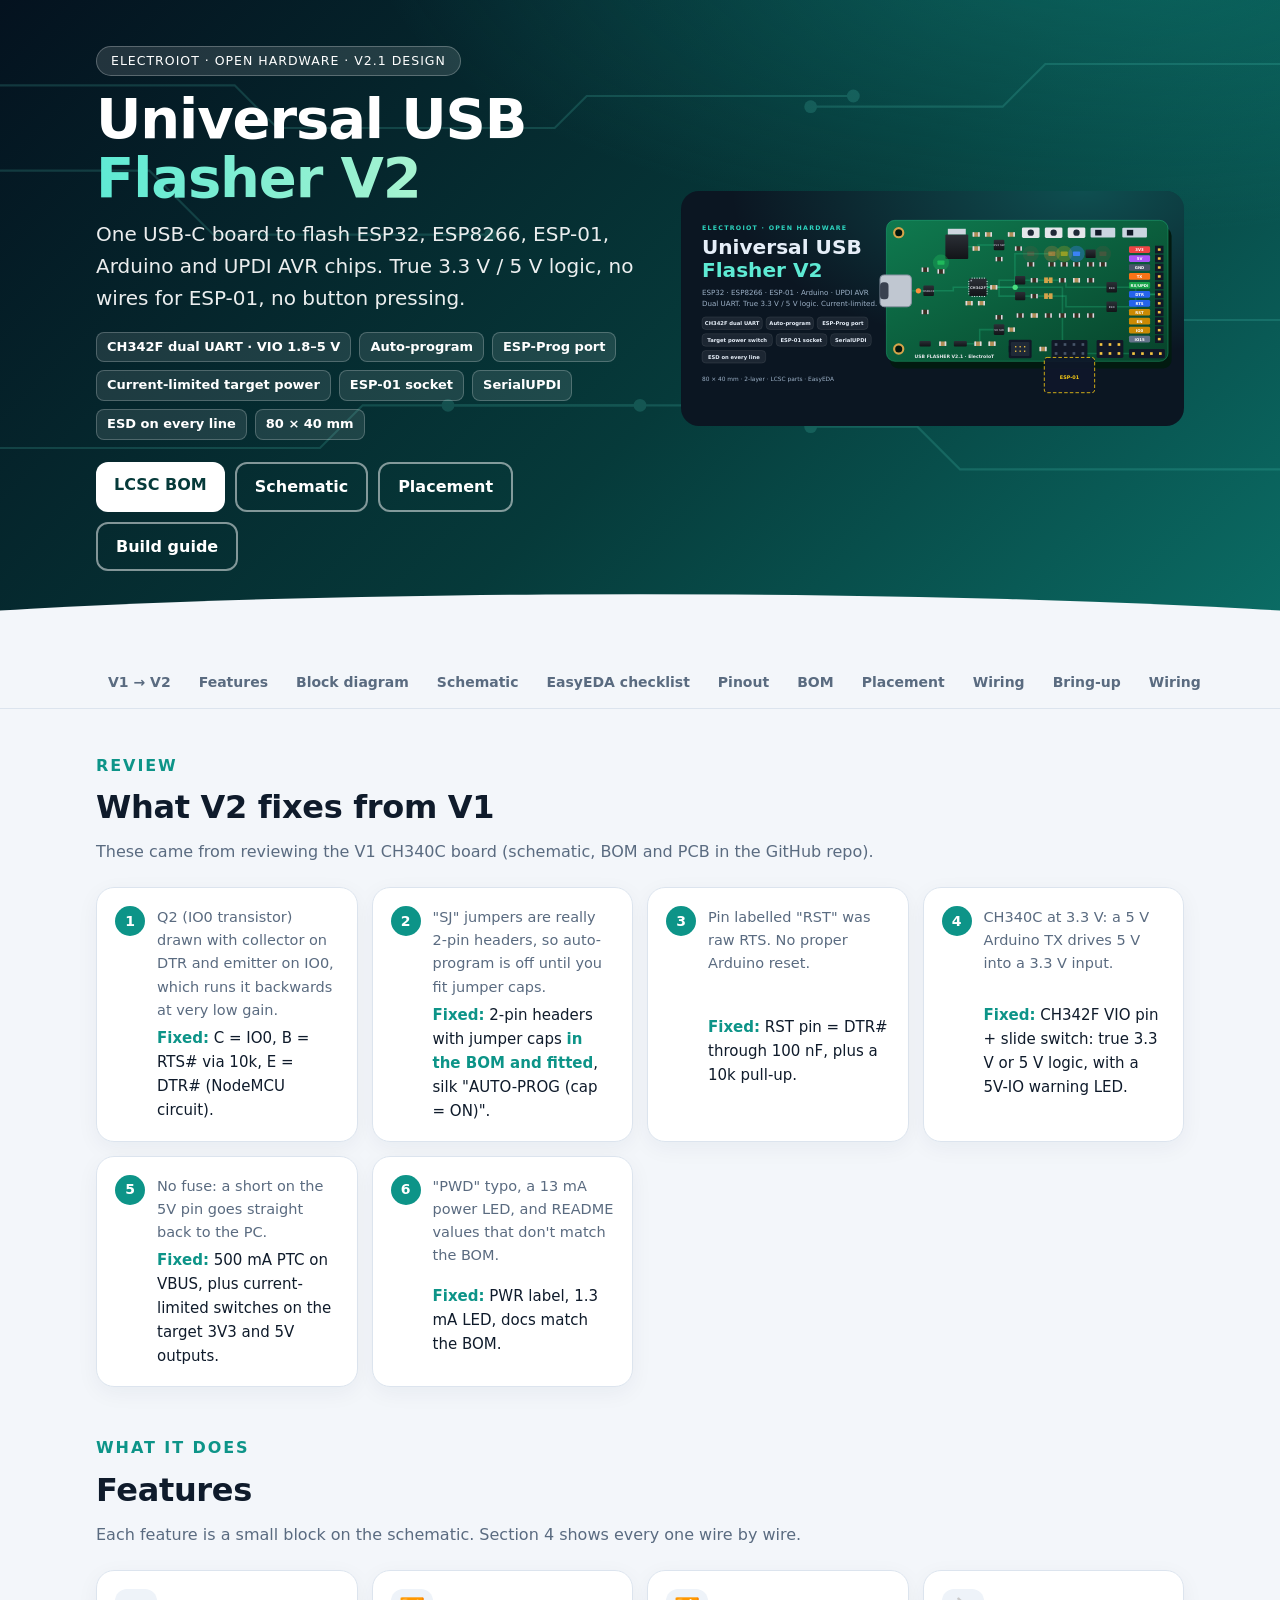
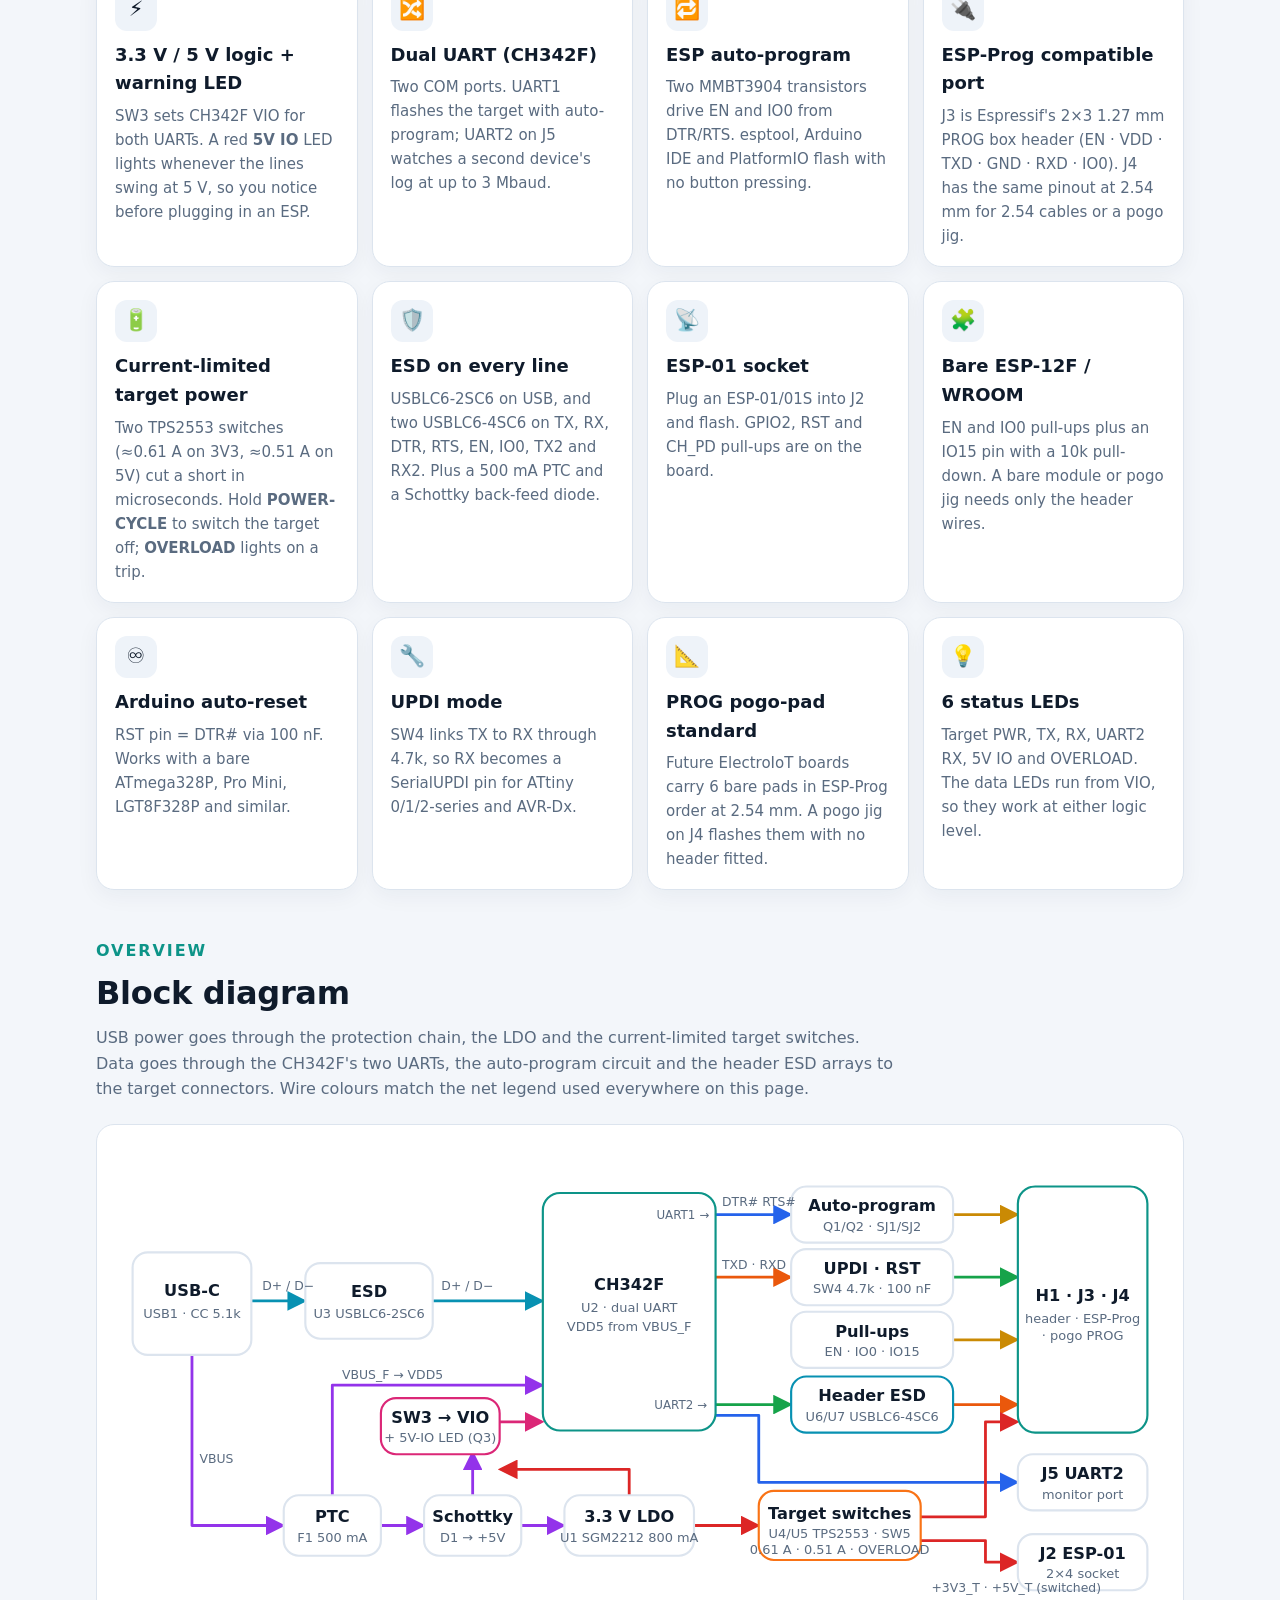
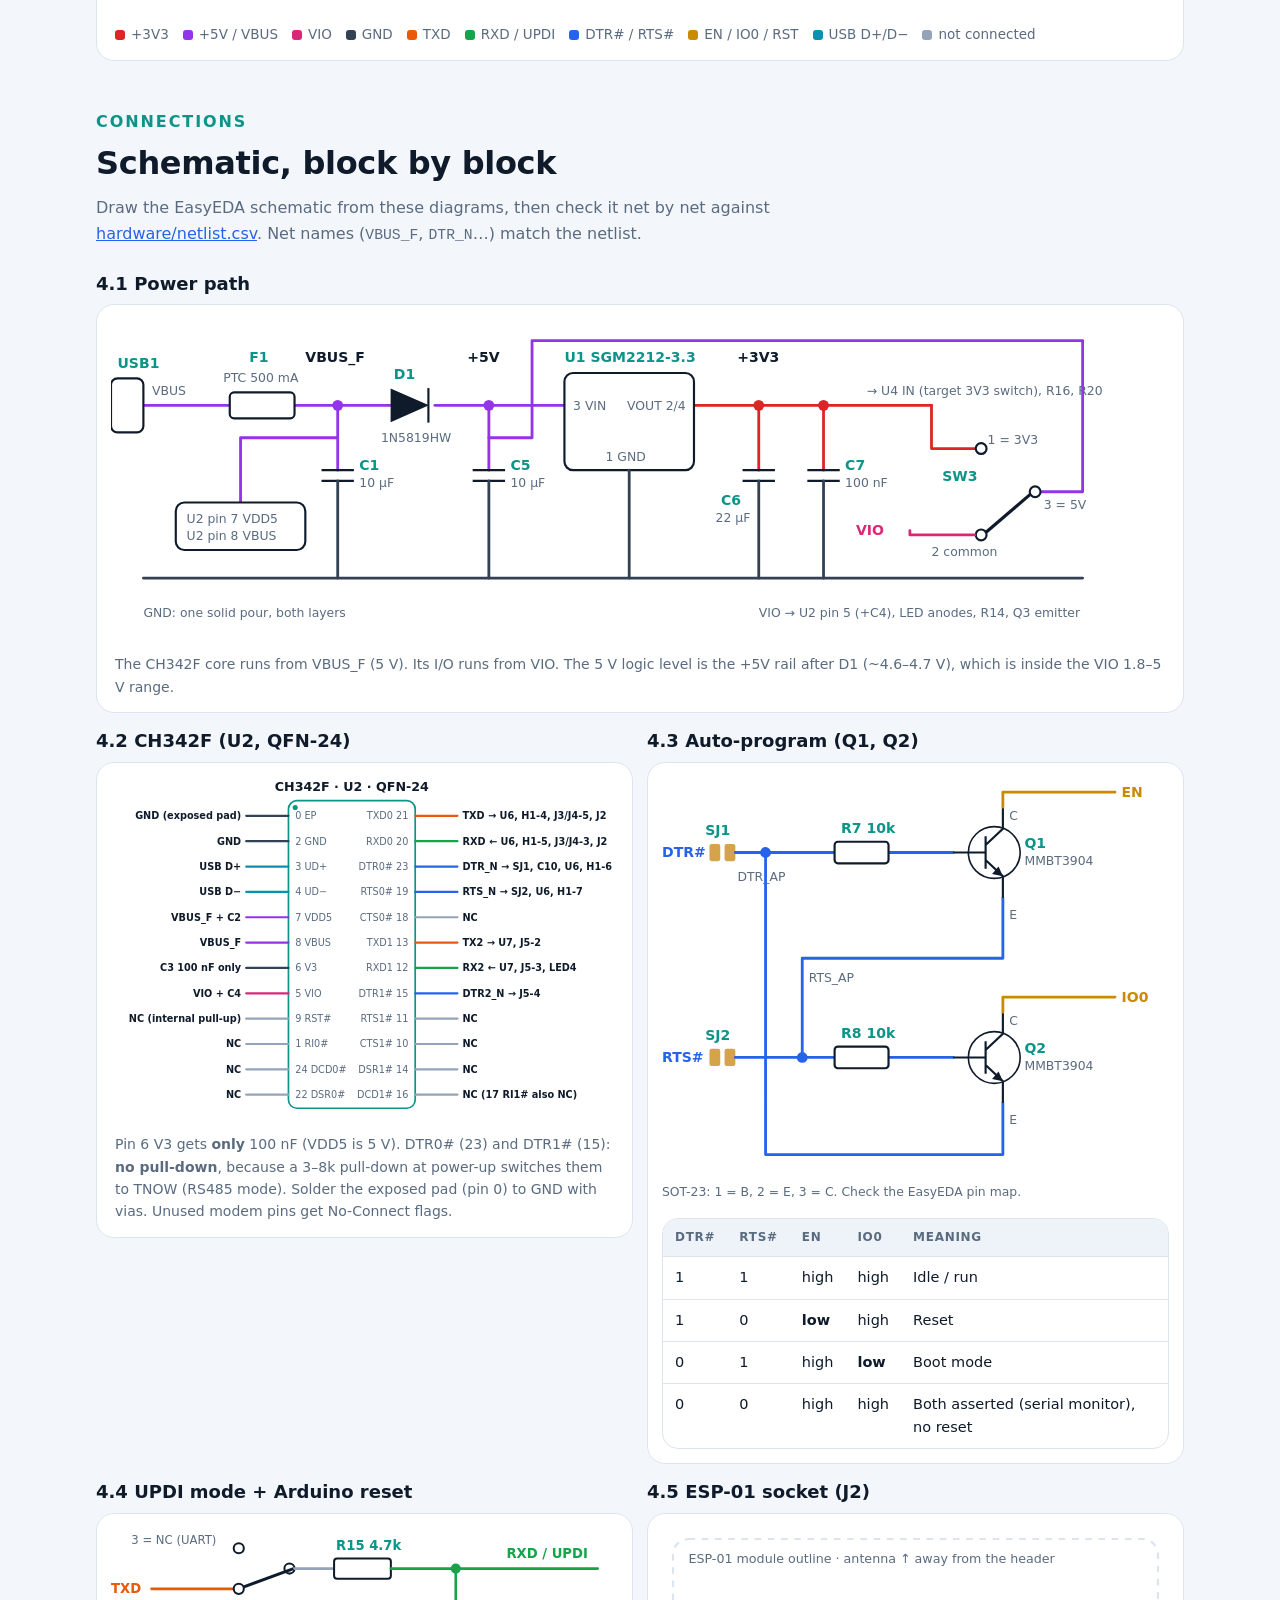
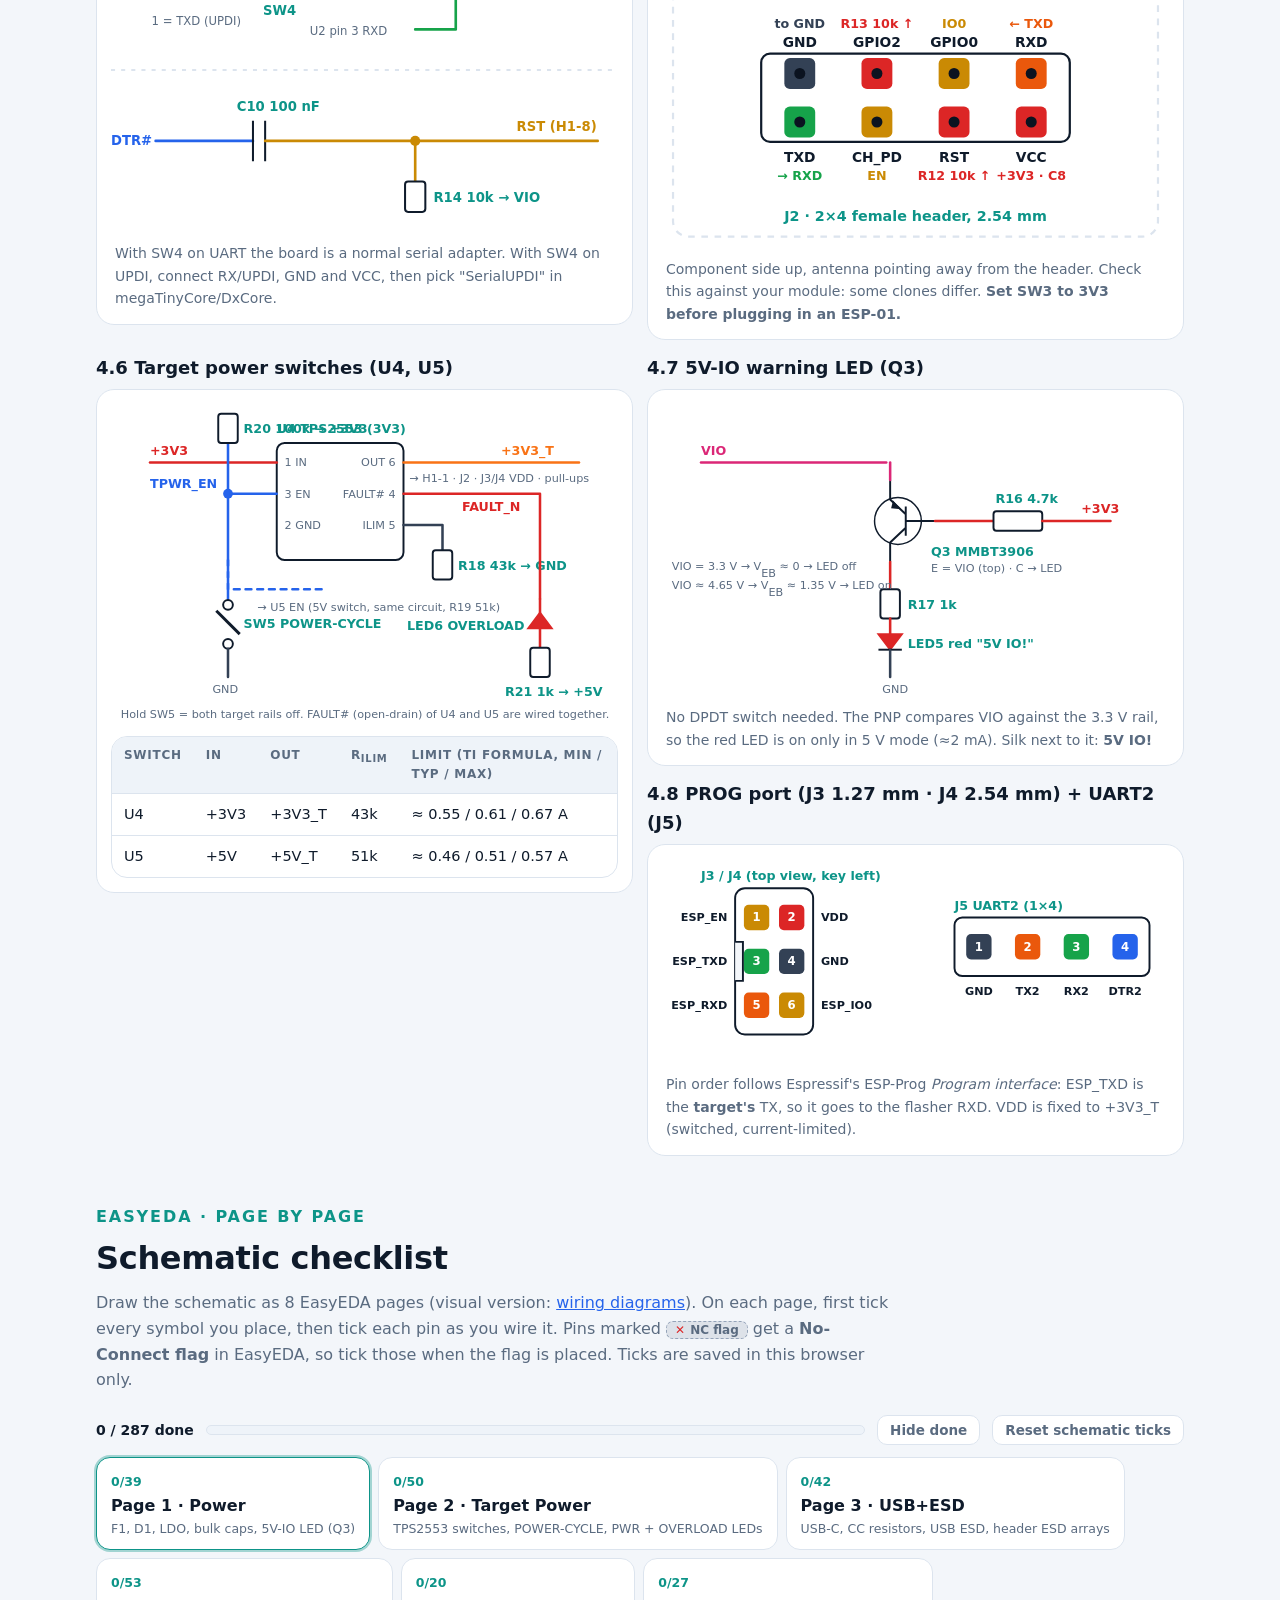
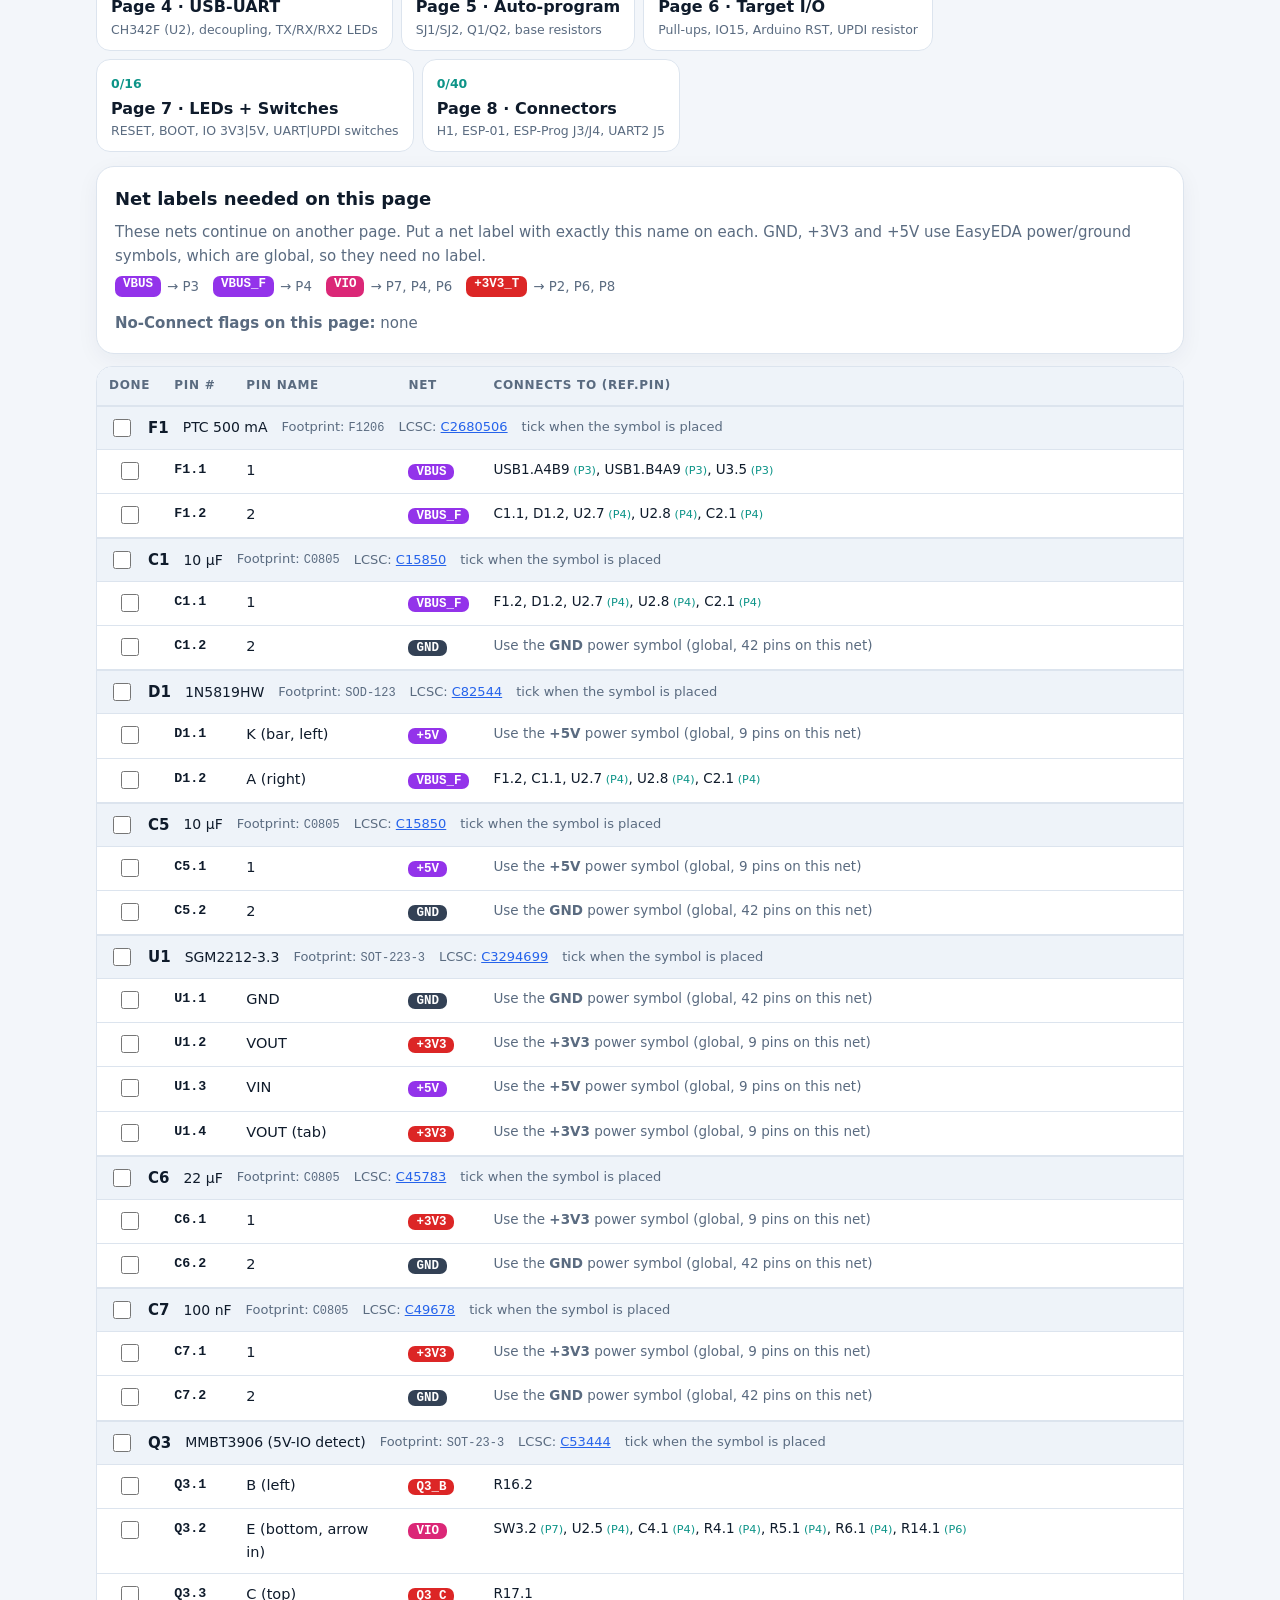
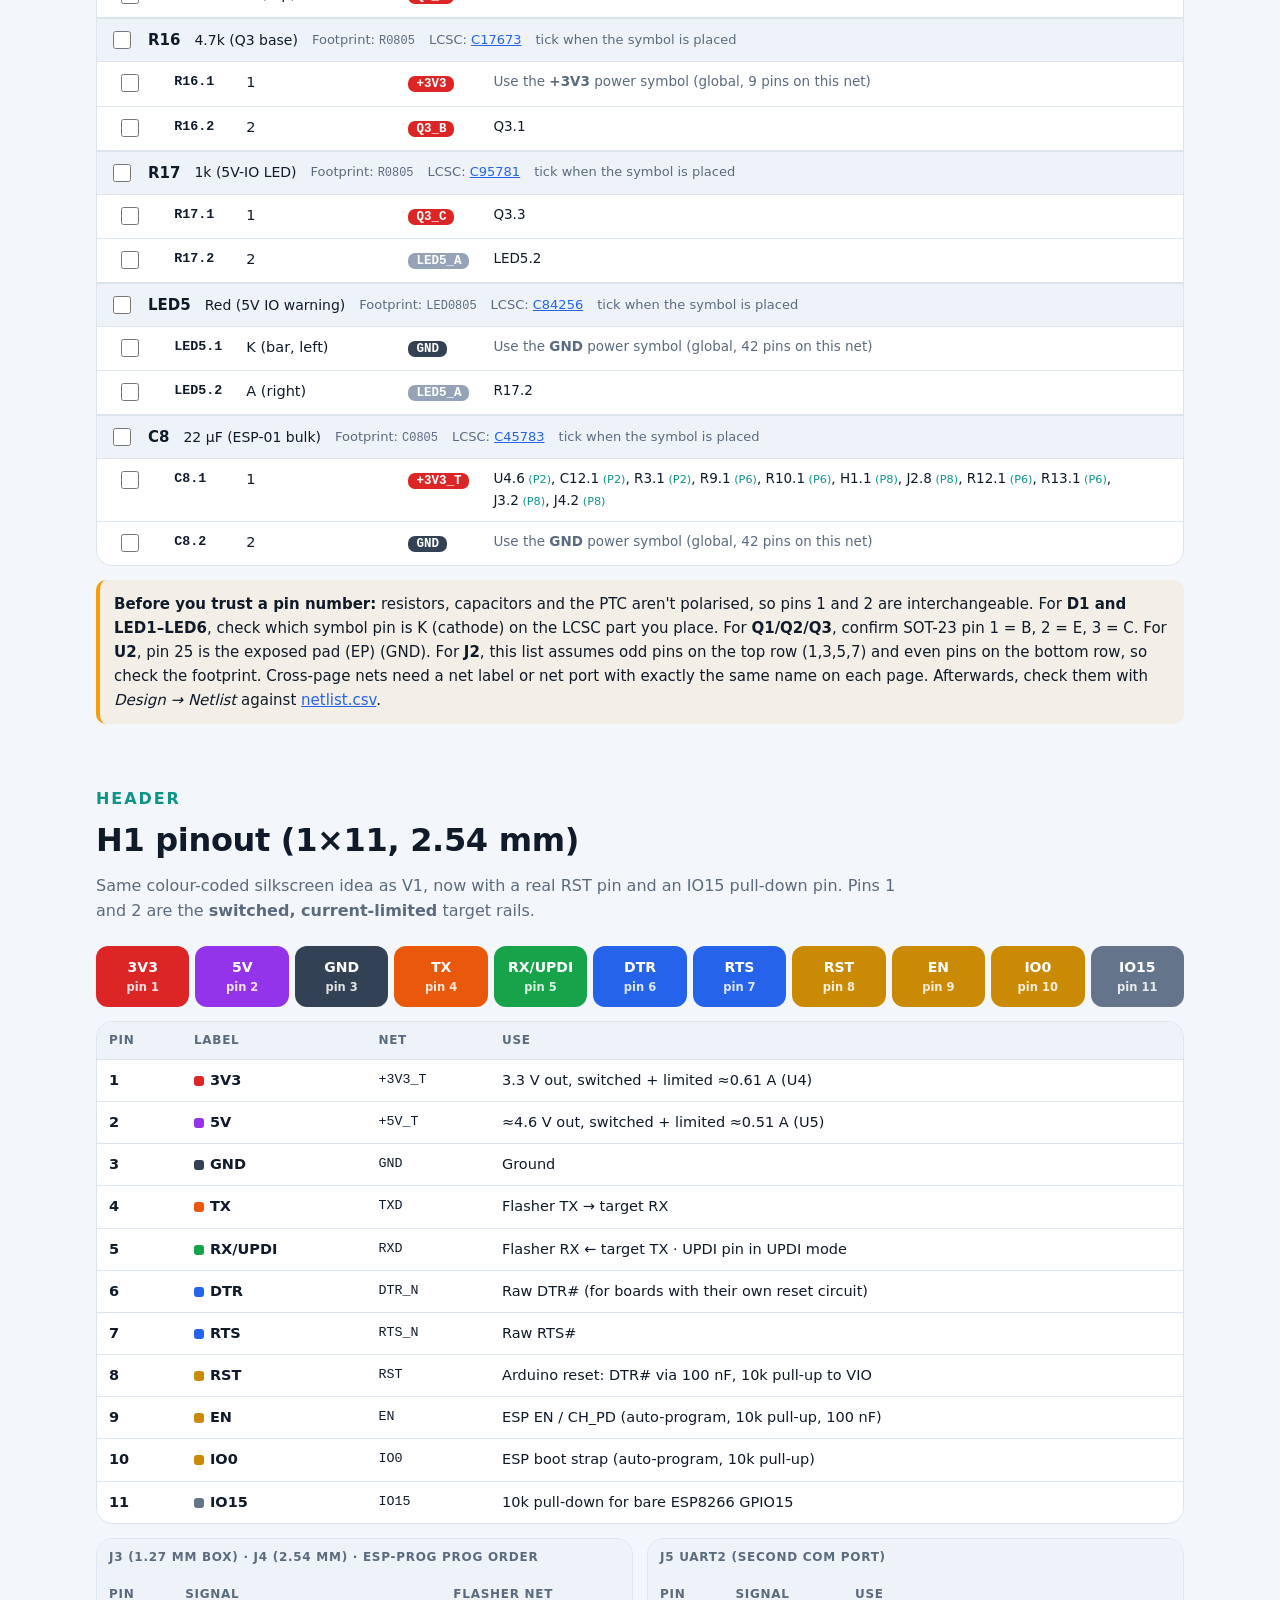
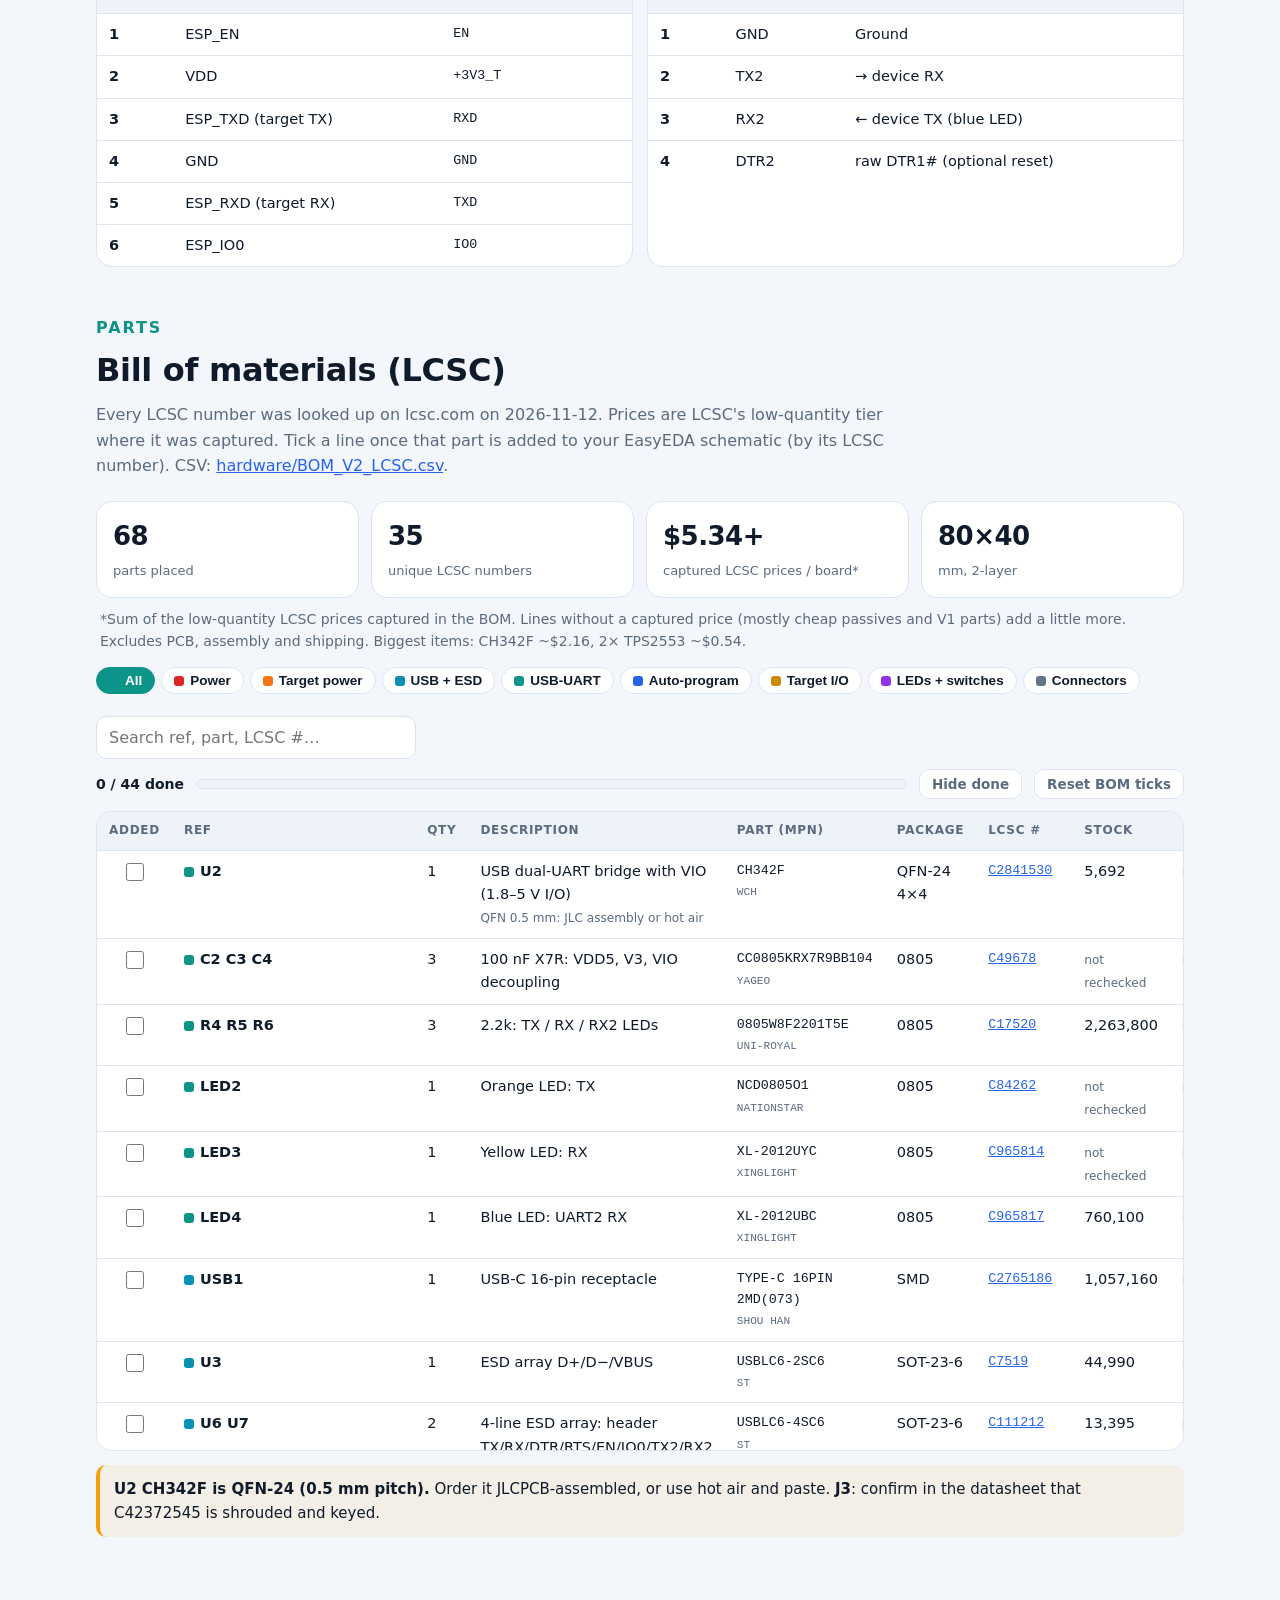
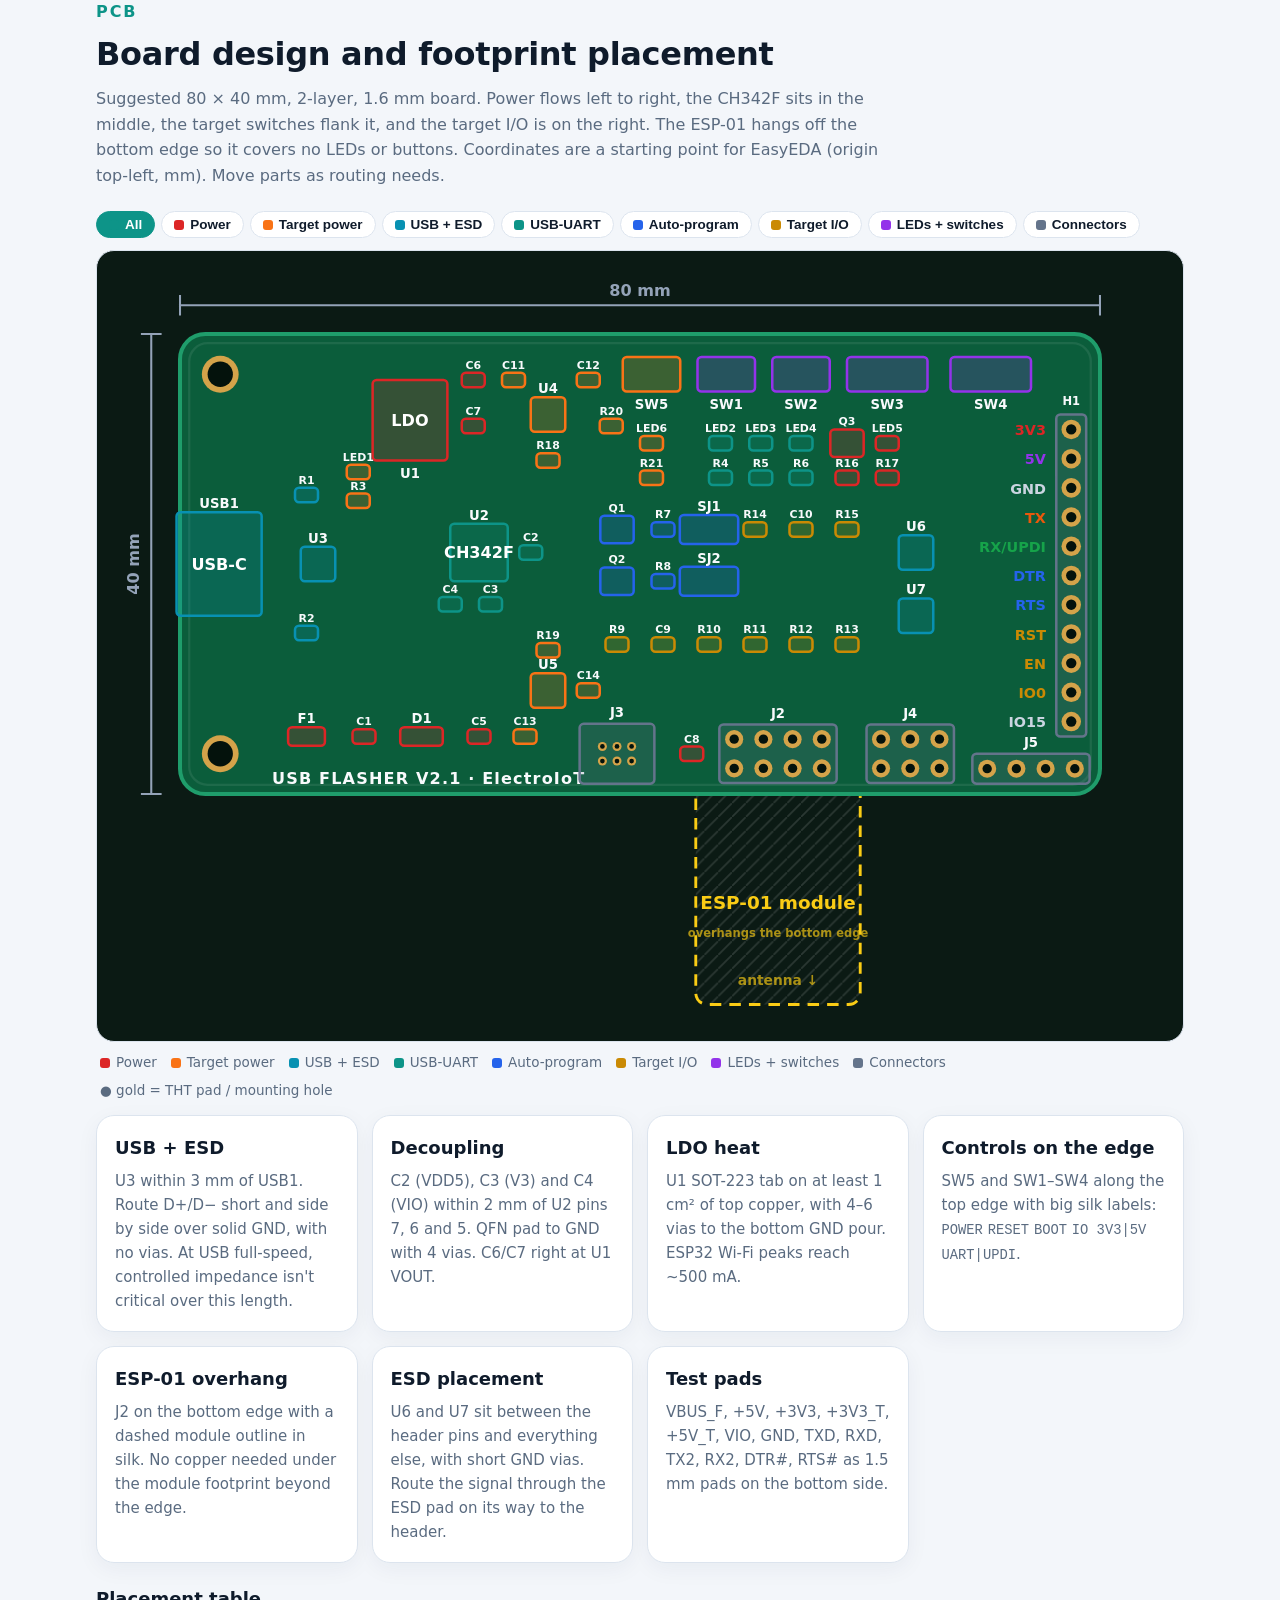
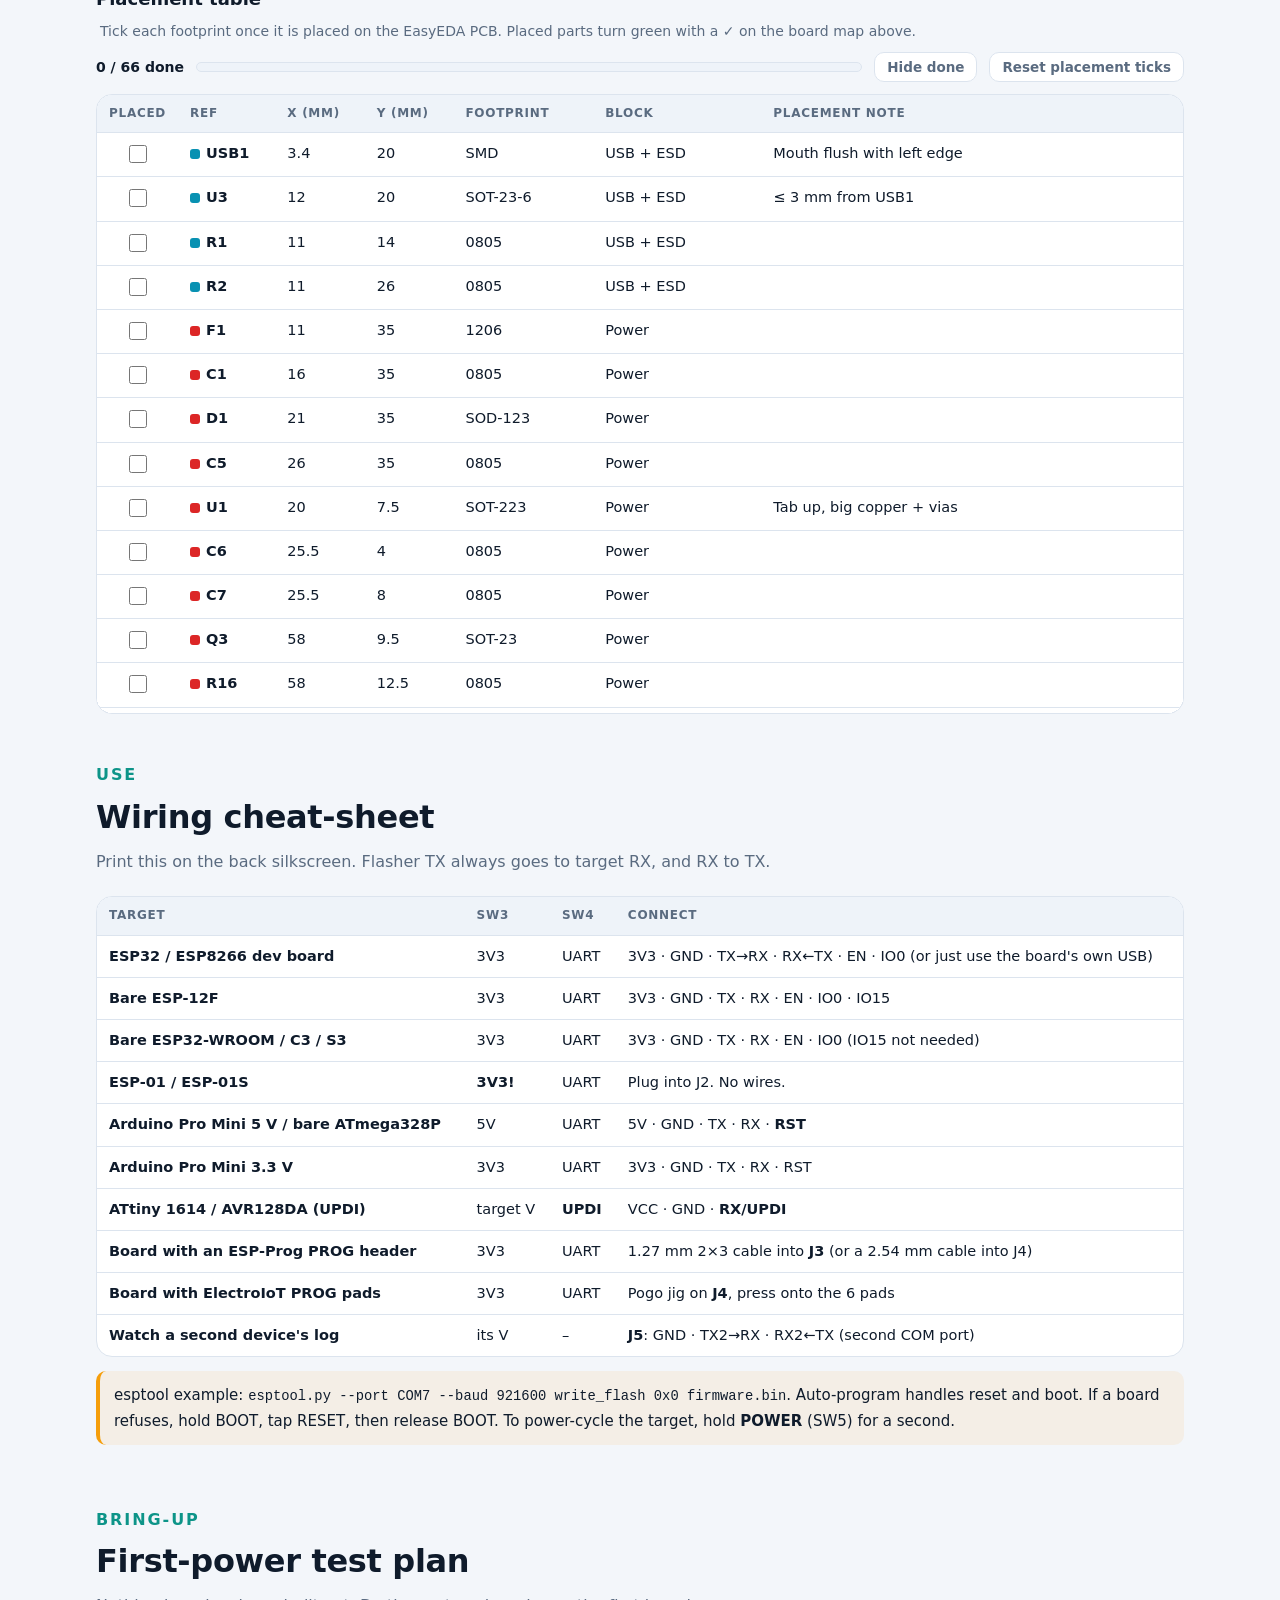
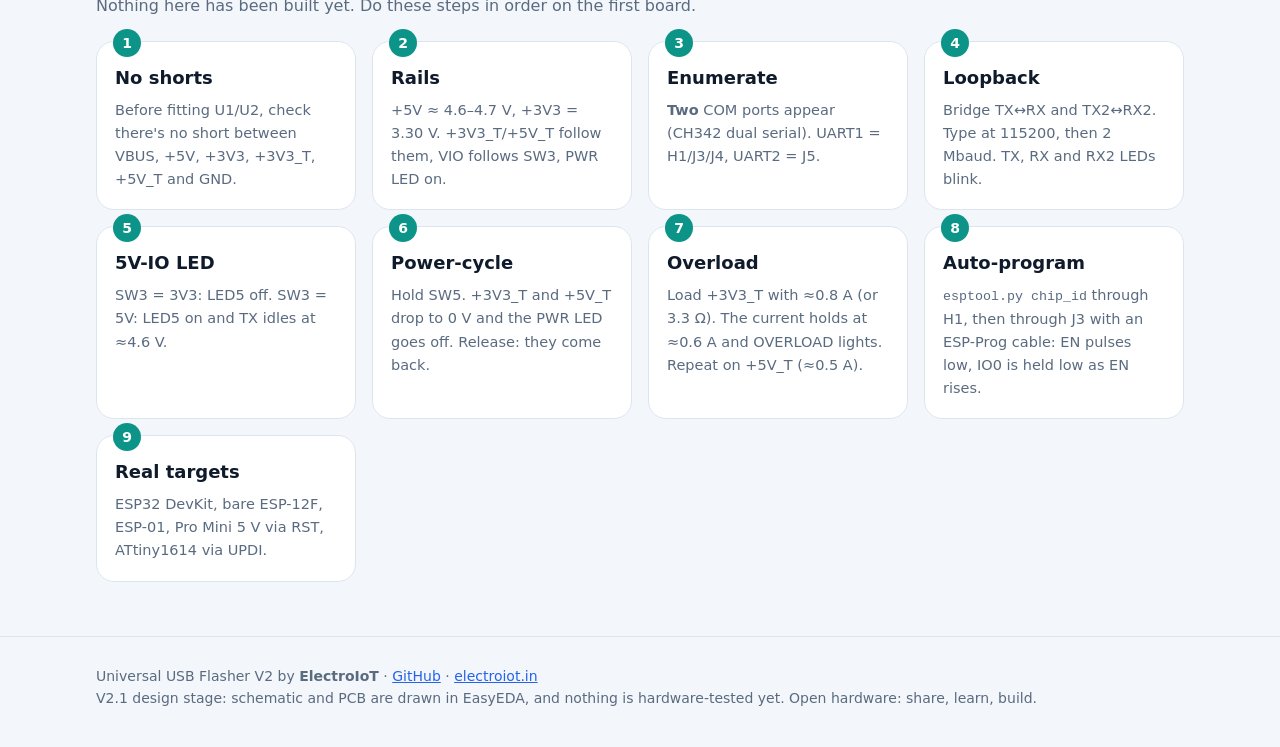
==== commit 446b8478: "Add wiring-by-section page in the LED-dimmer style docs/wiring-by-section.html (generated by tools/g" ====
--- a/docs/index.html
+++ b/docs/index.html
@@ -170,7 +170,7 @@
 </header>
 
 <nav class="toc"><div class="wrap">
-  <a href="#fixes">V1 → V2</a><a href="#features">Features</a><a href="#block">Block diagram</a><a href="#schematic">Schematic</a><a href="#sch-check">EasyEDA checklist</a><a href="#pinout">Pinout</a><a href="#bom">BOM</a><a href="#placement">Placement</a><a href="#wiring">Wiring</a><a href="#test">Bring-up</a><a href="schematic-wiring.html">Wiring ↗</a><a href="build-guide.html">Build guide ↗</a><a href="pogo-jig.html">Pogo jig ↗</a>
+  <a href="#fixes">V1 → V2</a><a href="#features">Features</a><a href="#block">Block diagram</a><a href="#schematic">Schematic</a><a href="#sch-check">EasyEDA checklist</a><a href="#pinout">Pinout</a><a href="#bom">BOM</a><a href="#placement">Placement</a><a href="#wiring">Wiring</a><a href="#test">Bring-up</a><a href="wiring-by-section.html">Wiring by section ↗</a><a href="schematic-wiring.html">Symbol view ↗</a><a href="build-guide.html">Build guide ↗</a><a href="pogo-jig.html">Pogo jig ↗</a>
 </div></nav>
 
 <main class="wrap">
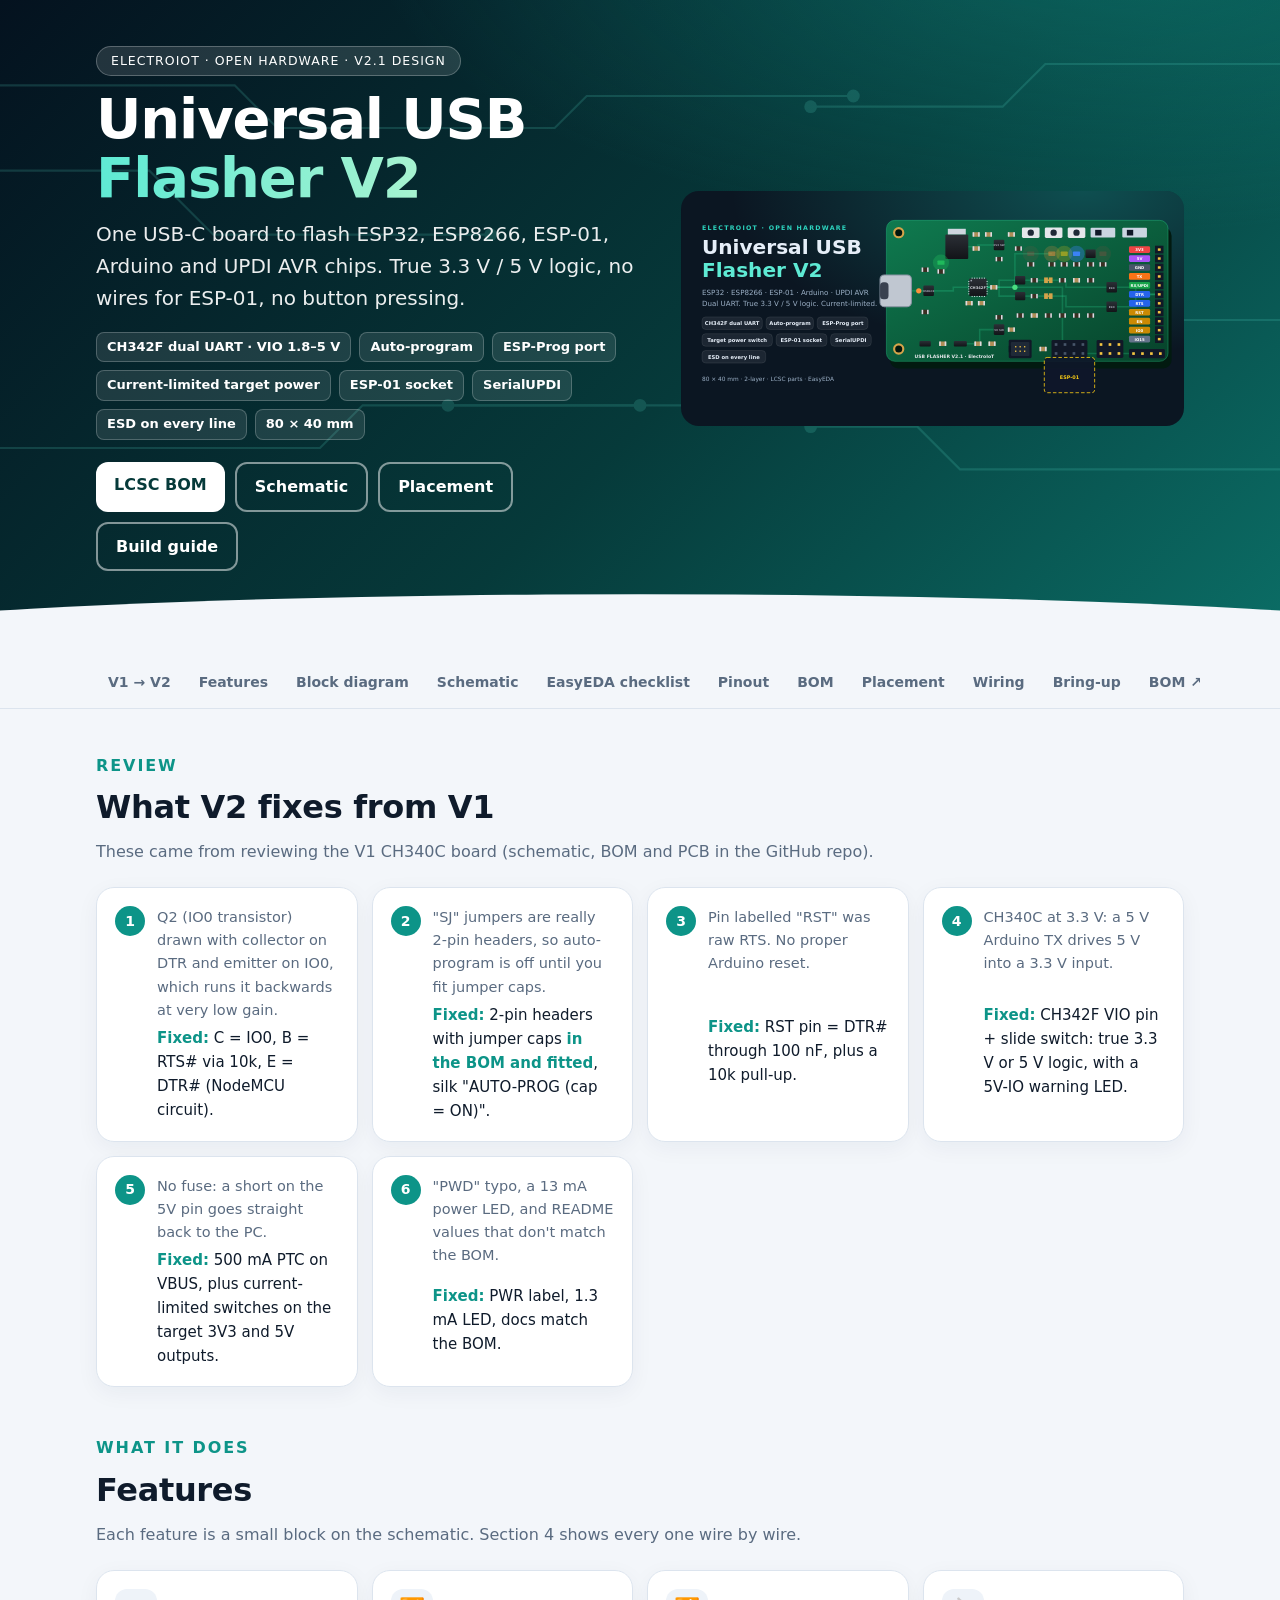
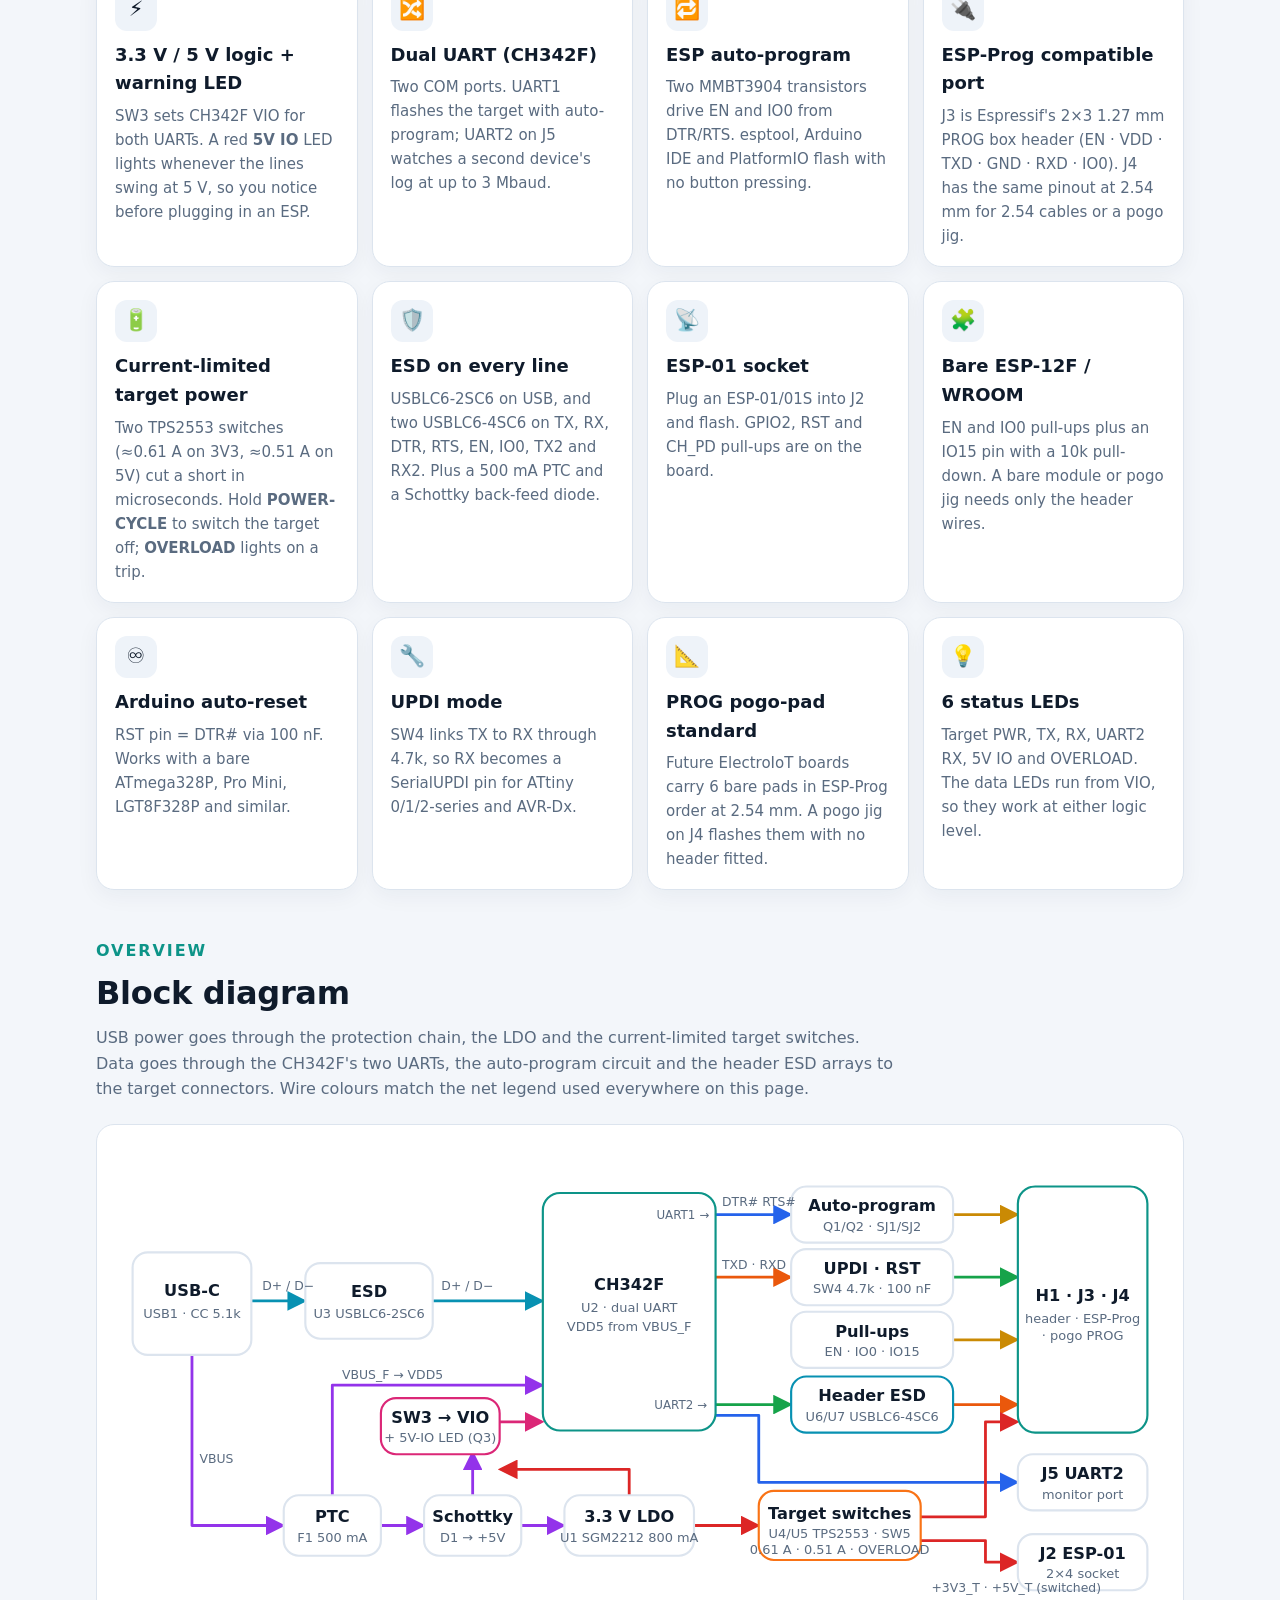
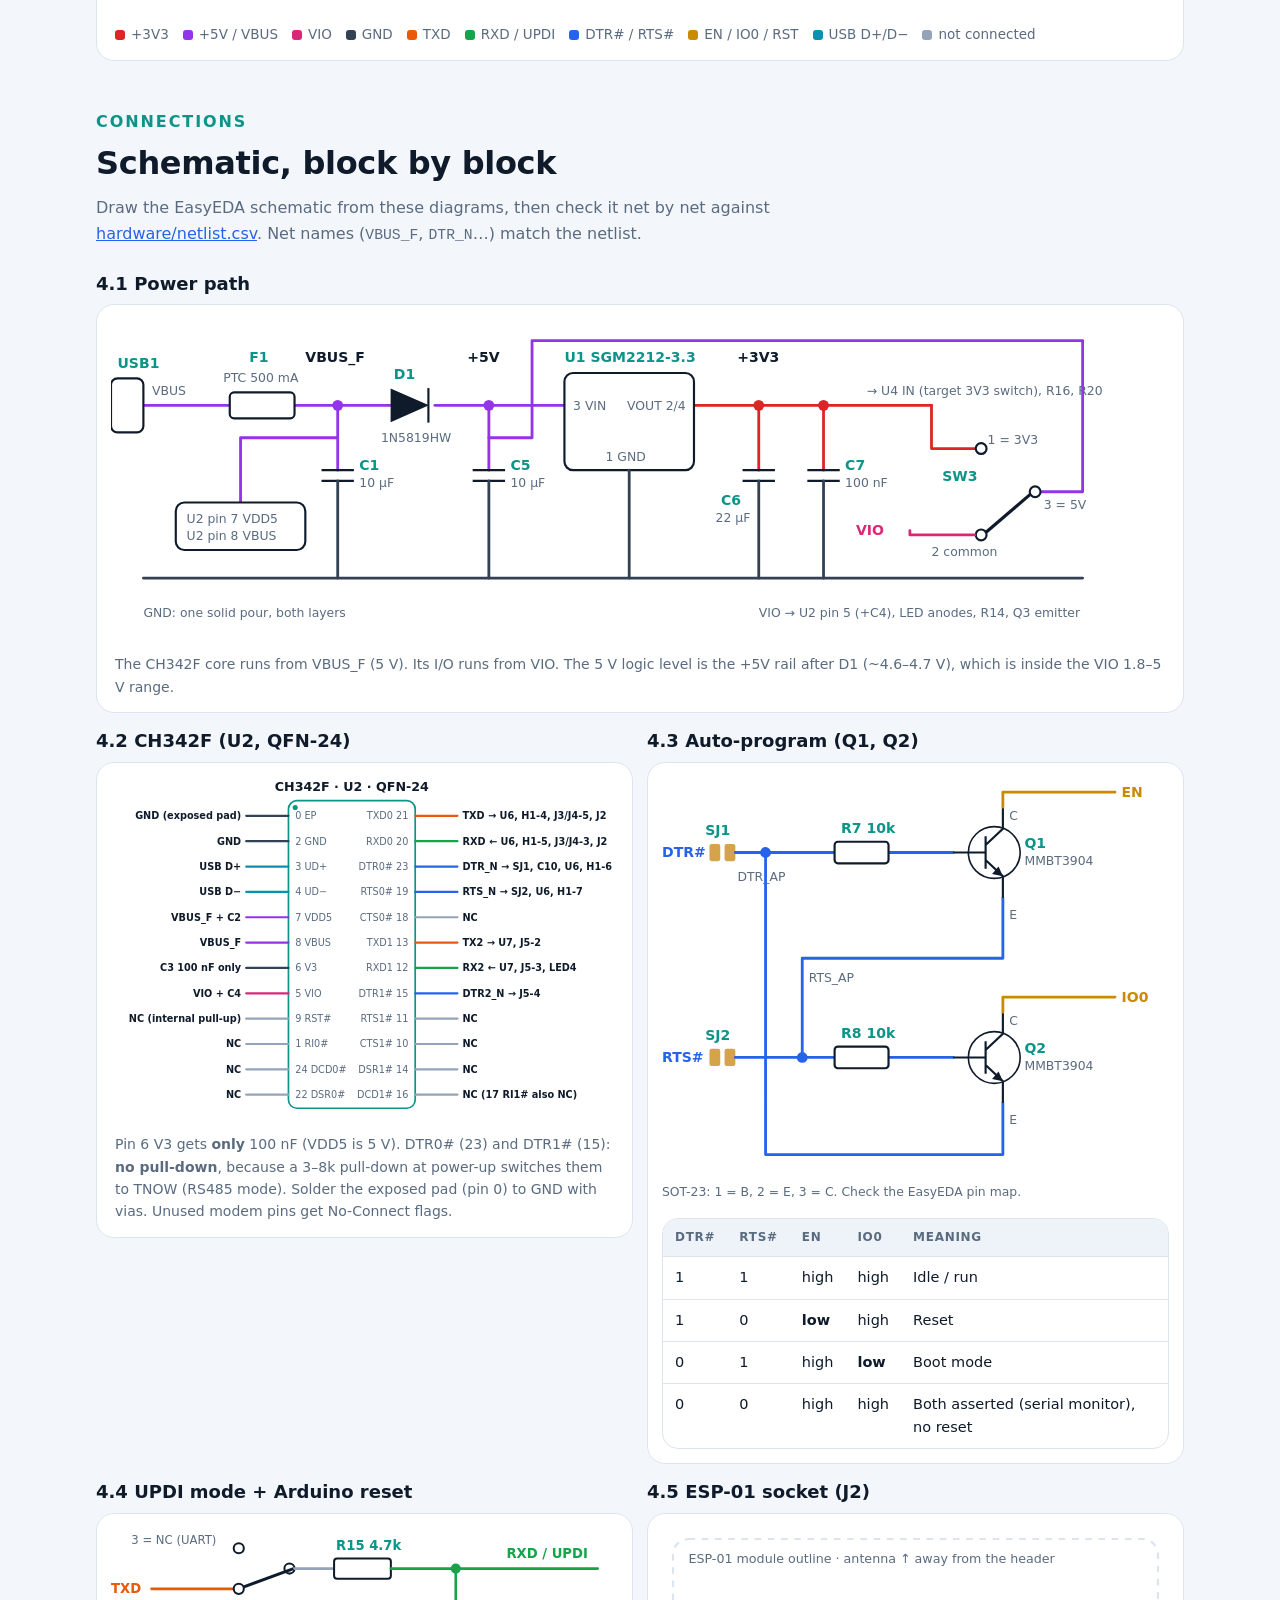
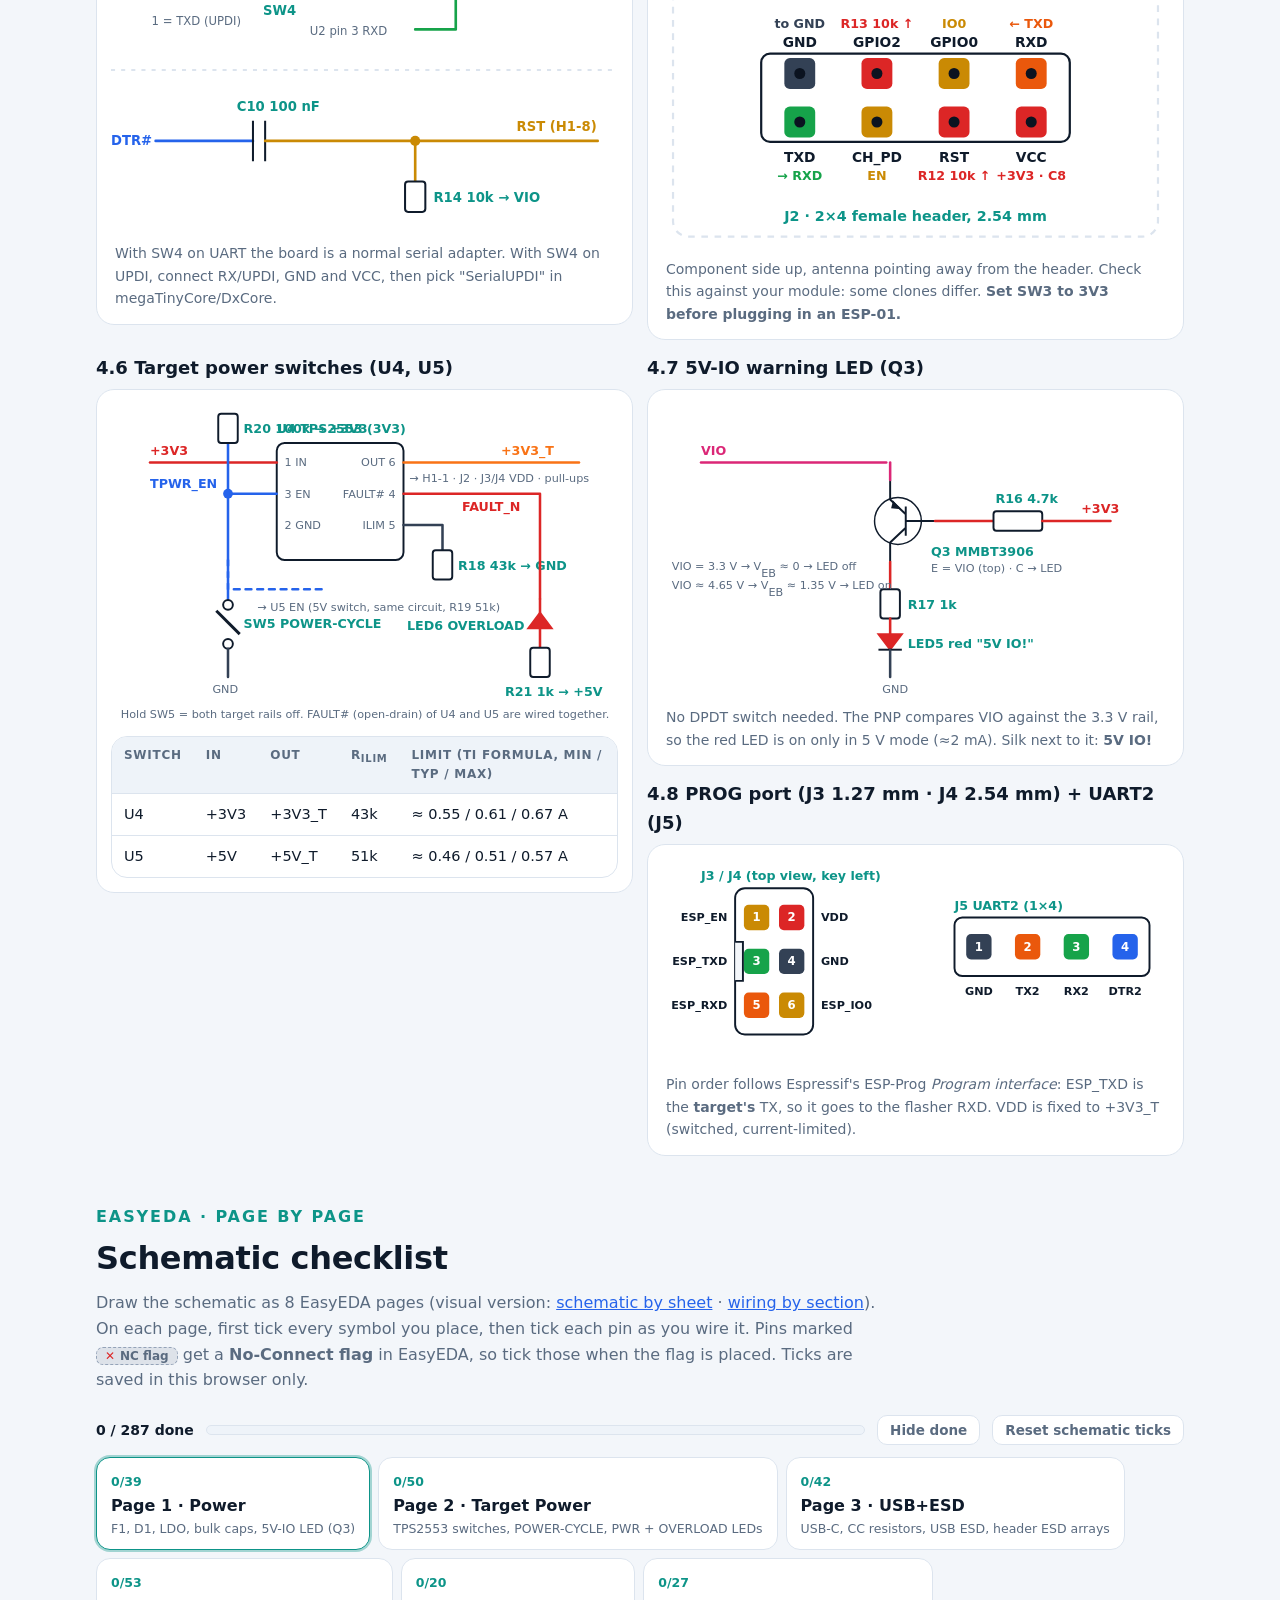
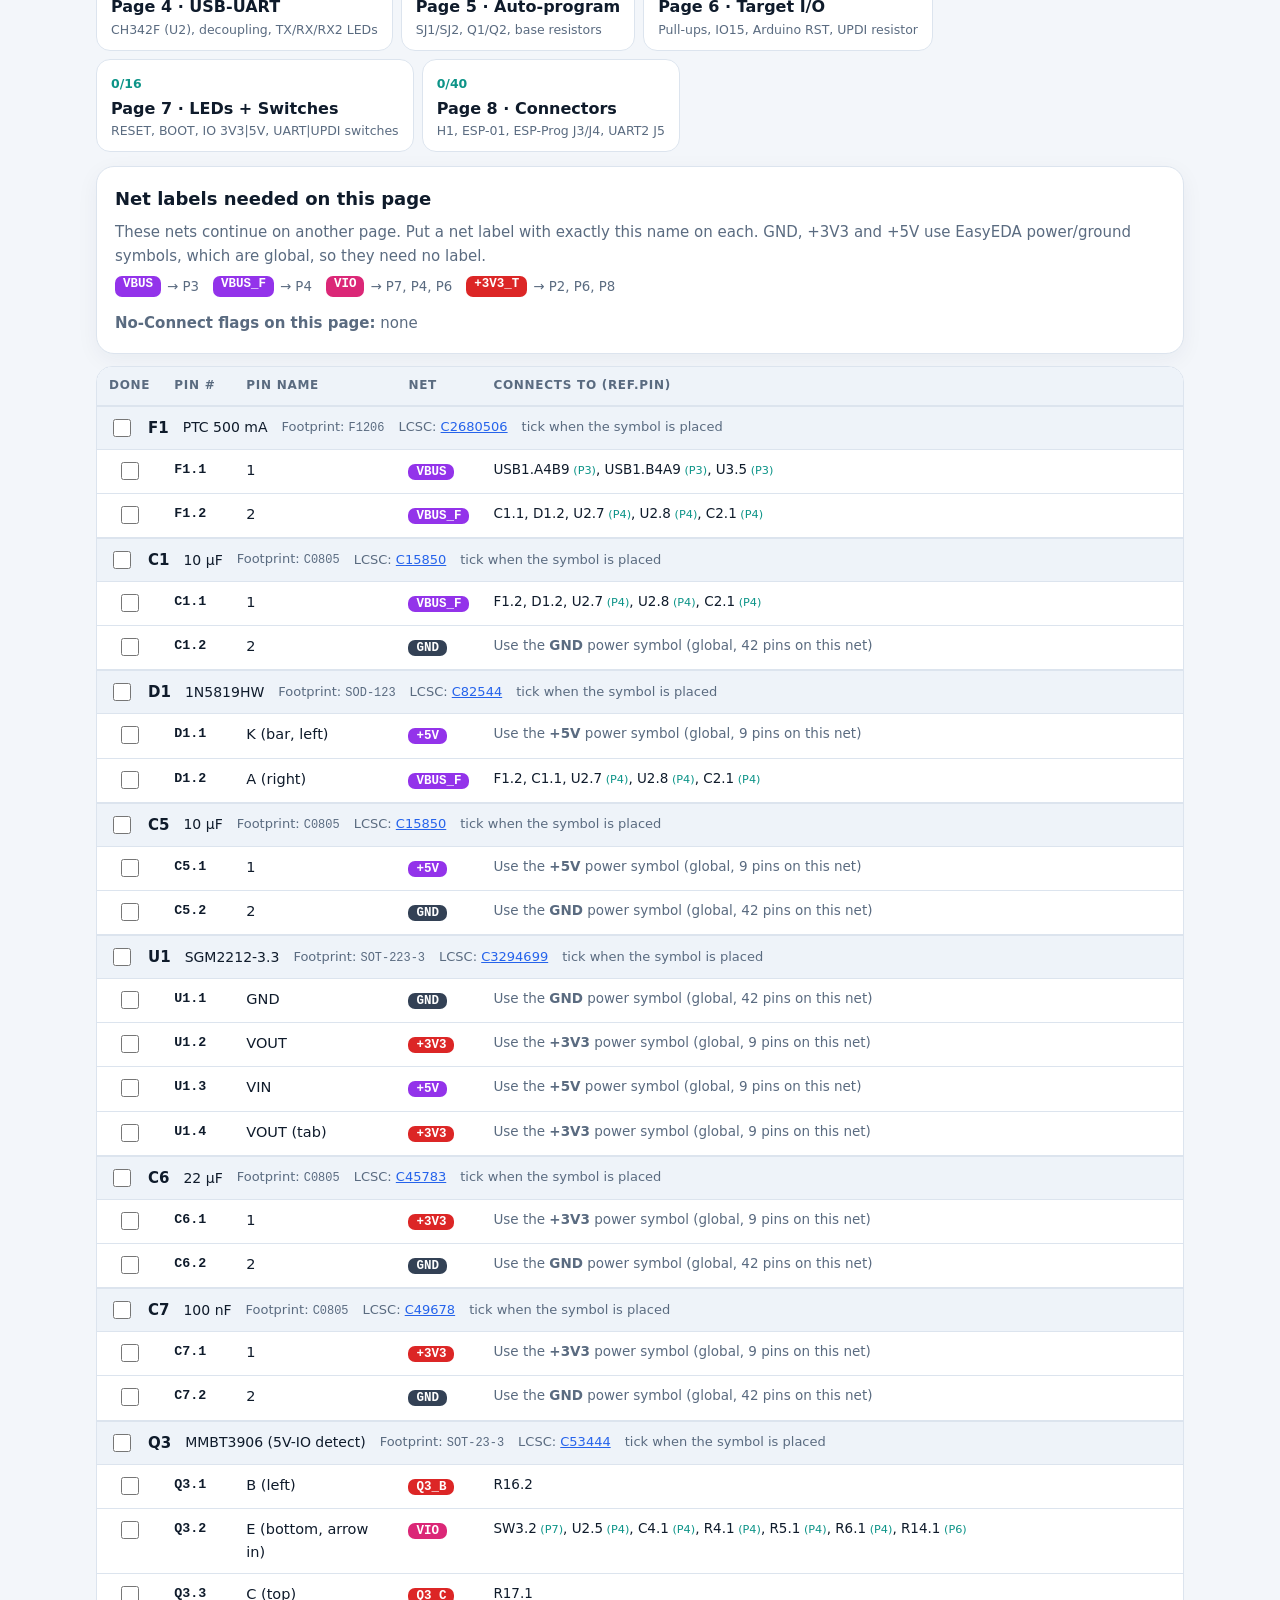
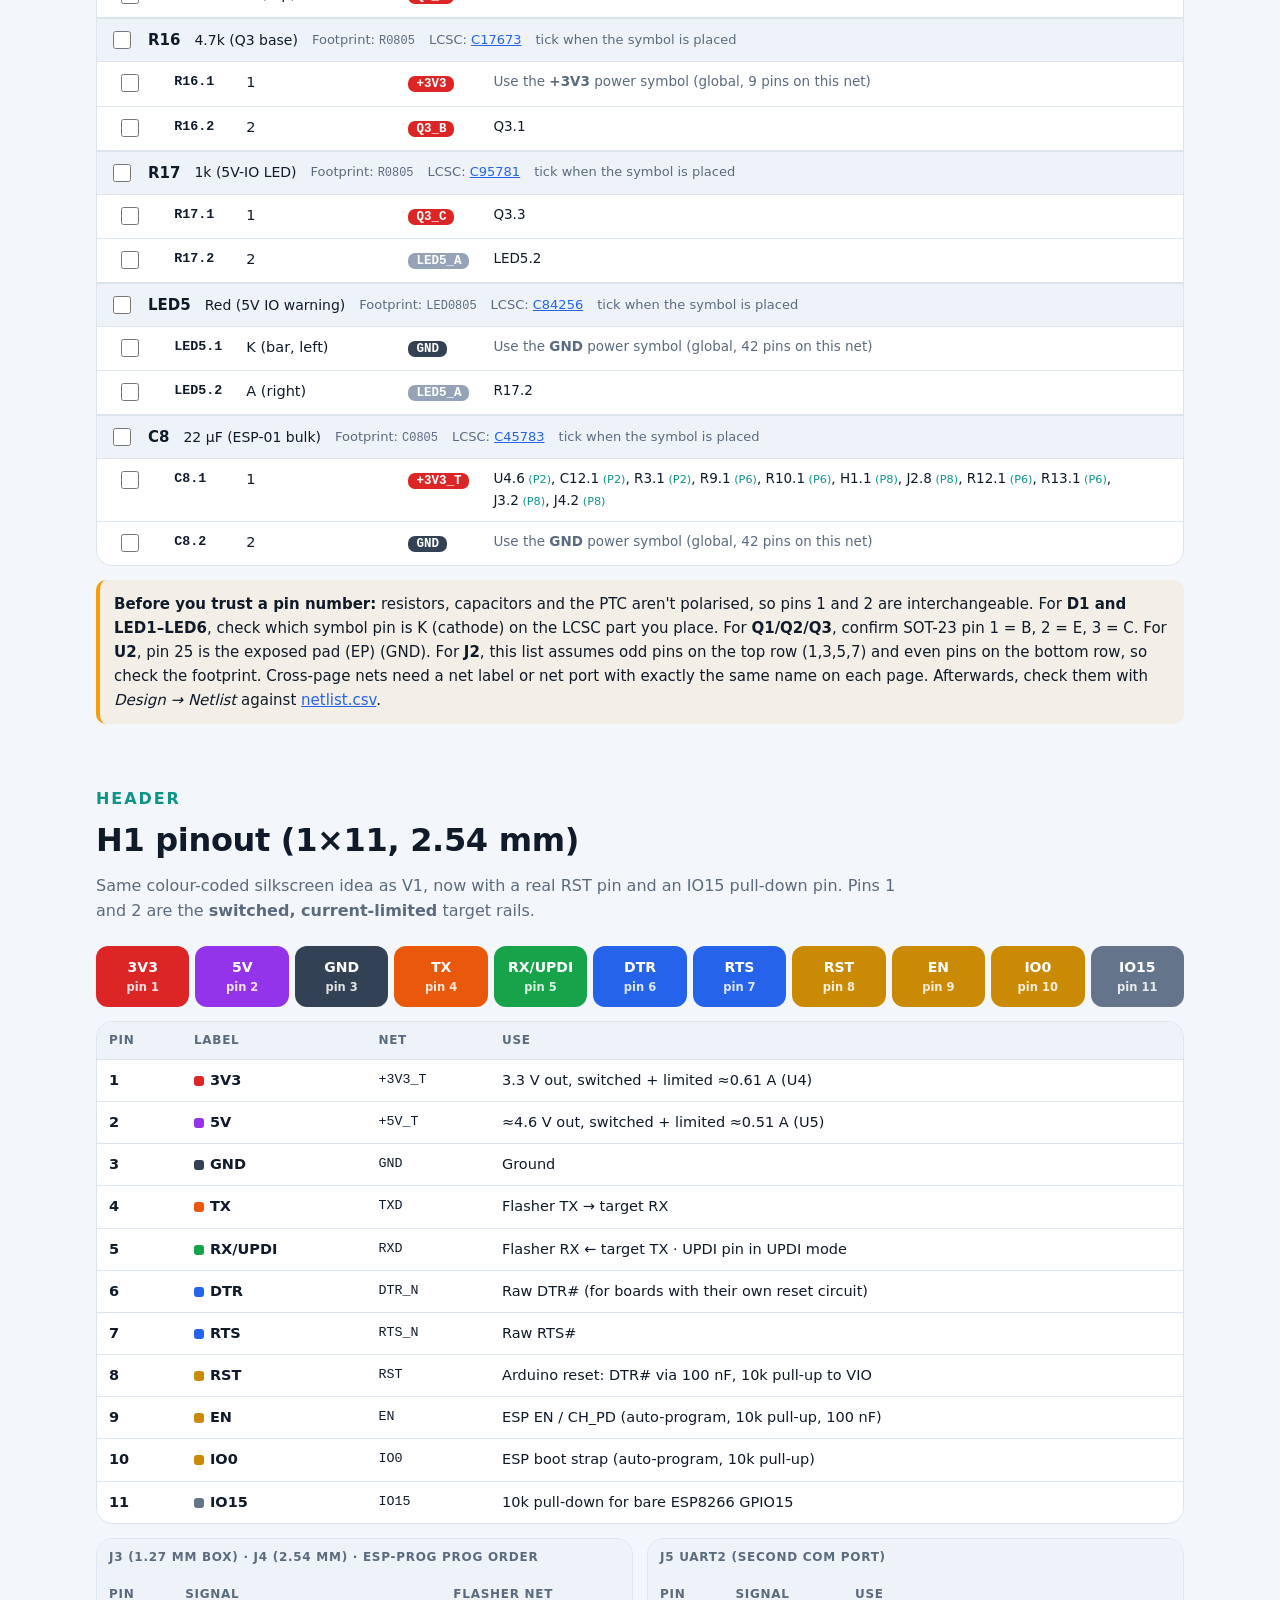
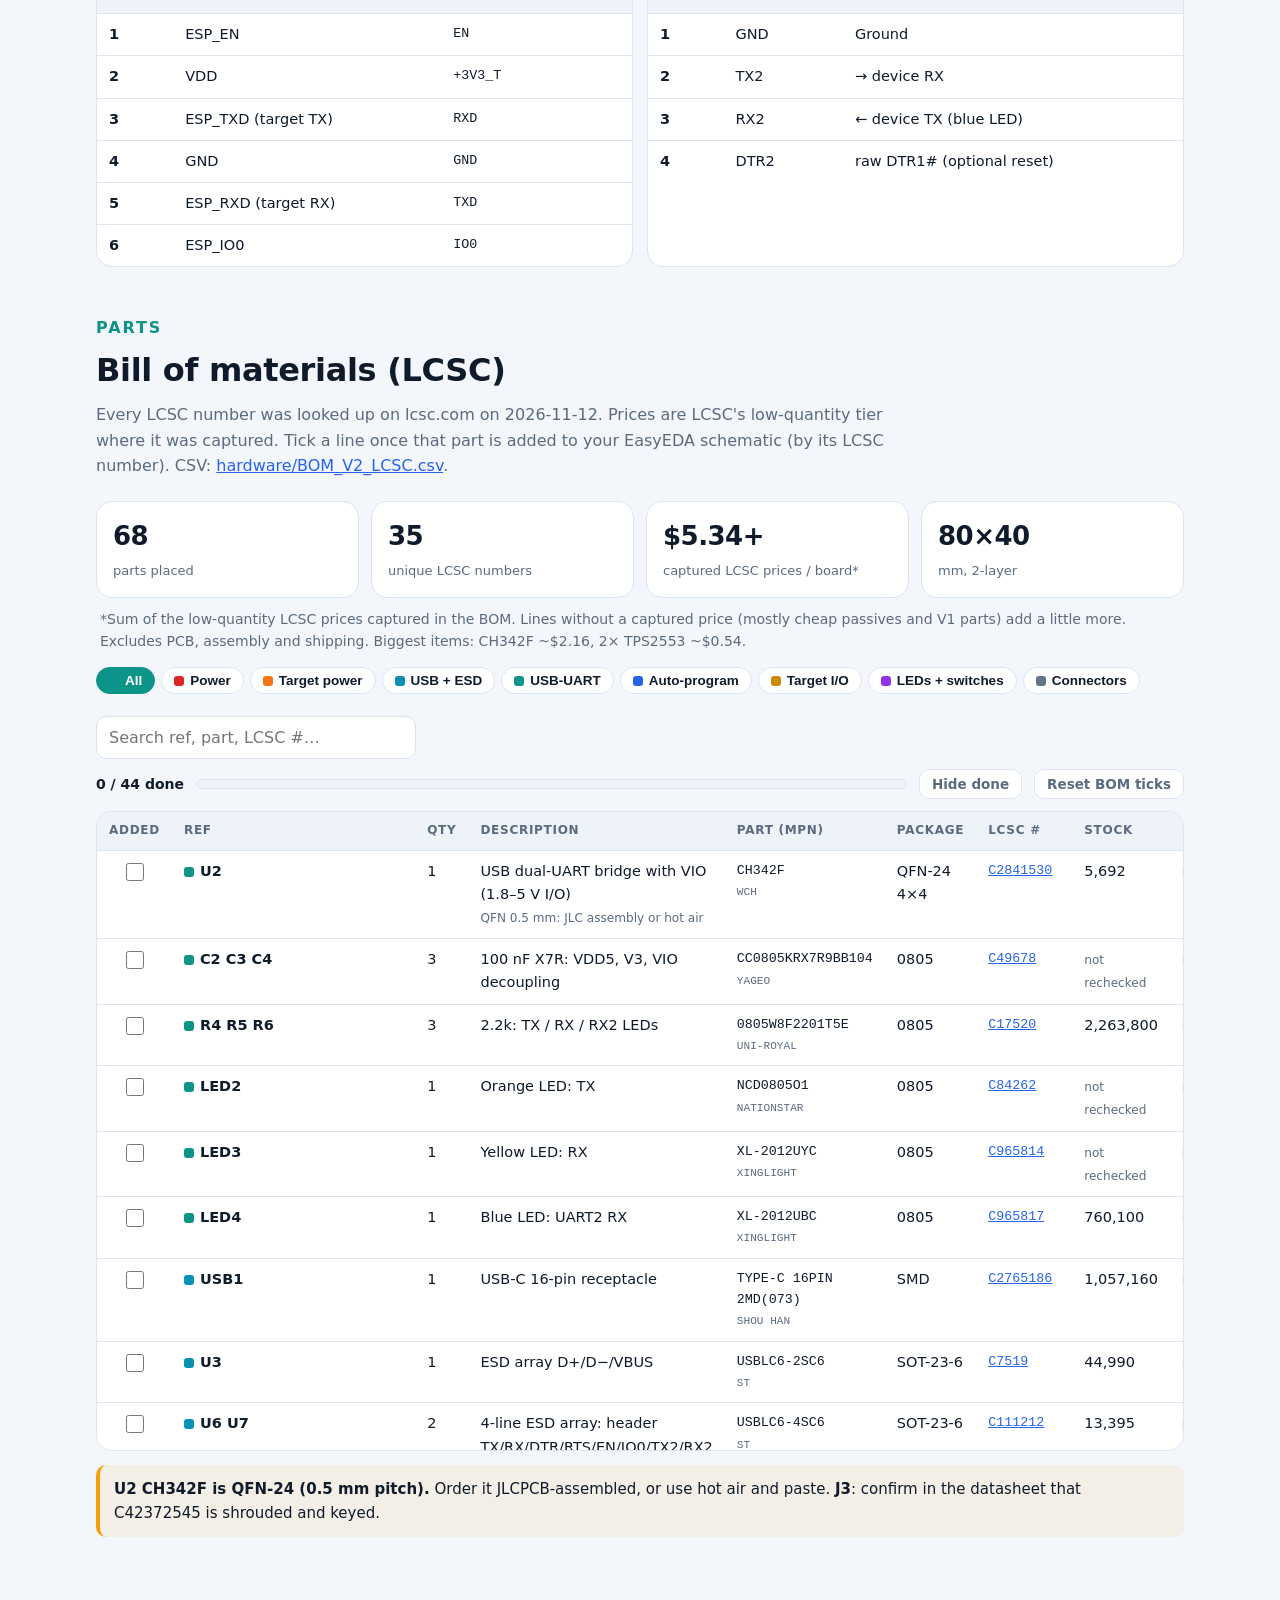
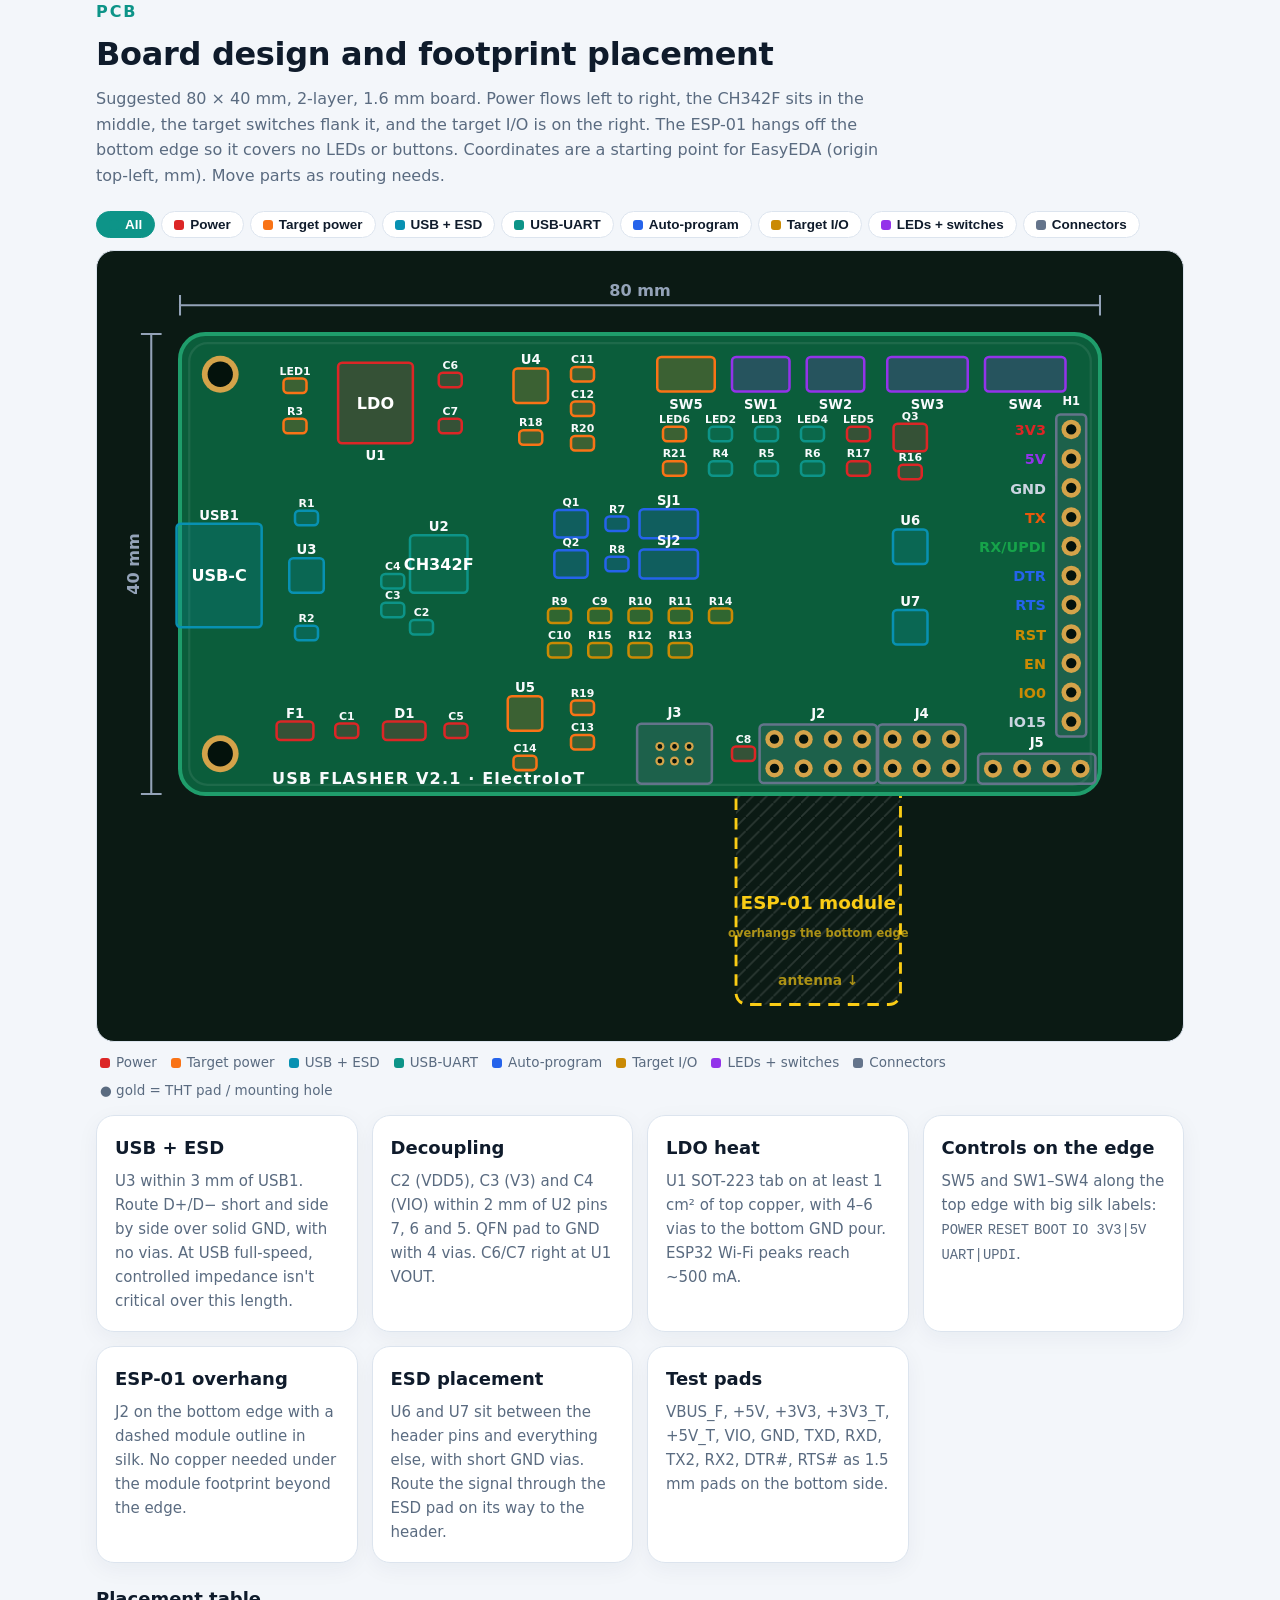
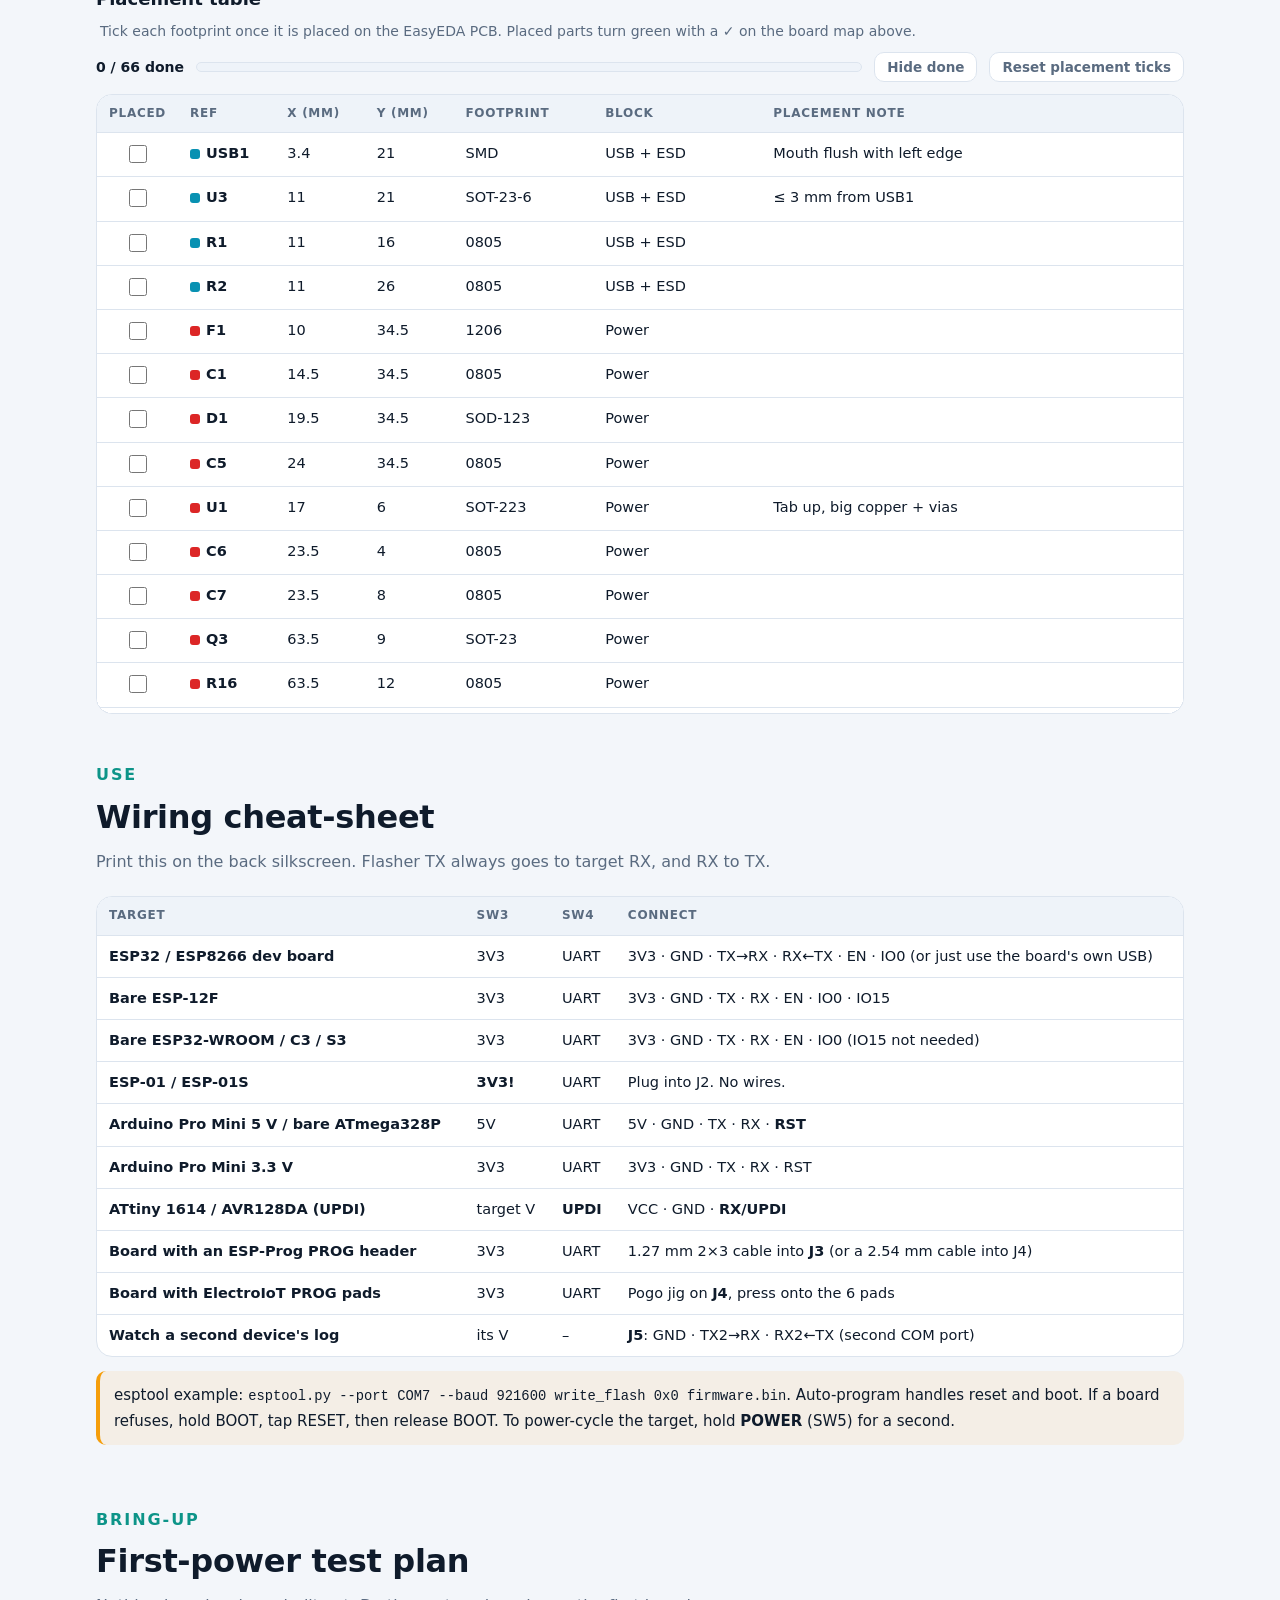
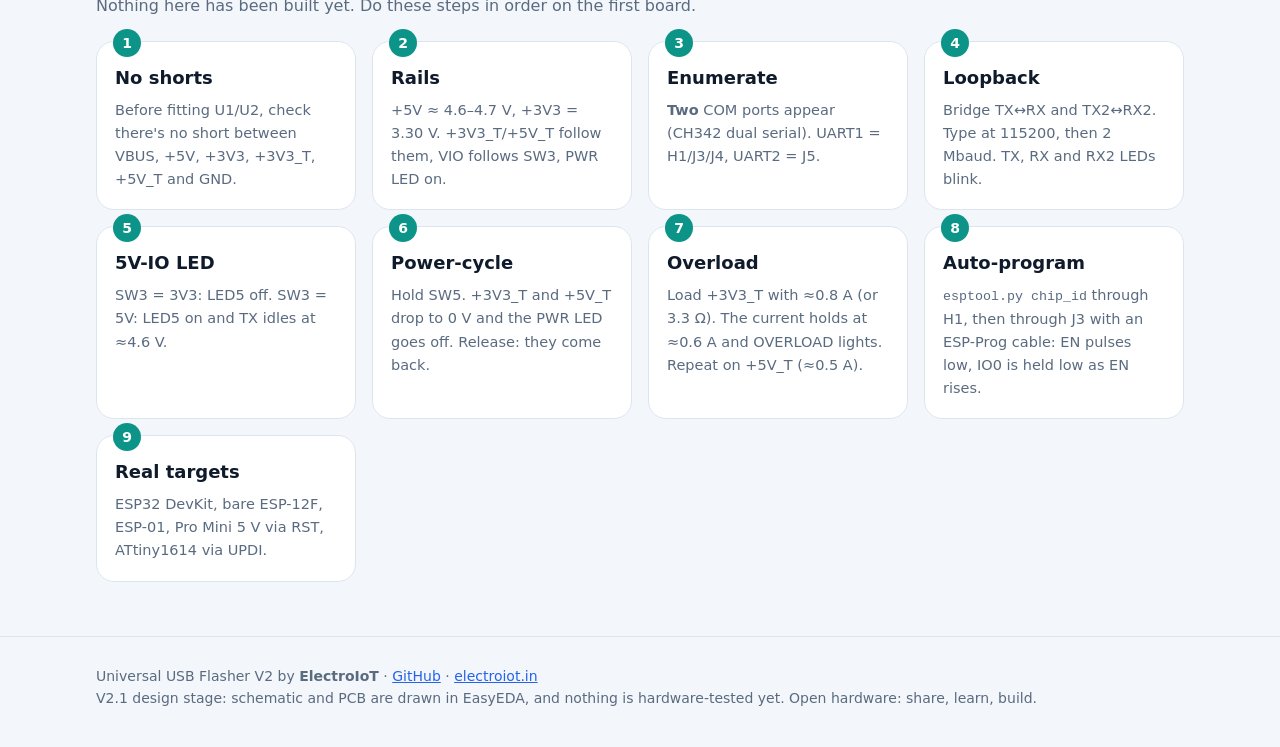
==== commit 4766f9d1: "Docs: TankPilot-style BOM, wiring-by-section, schematic-sections and PCB floorplan pages Generated b" ====
--- a/docs/index.html
+++ b/docs/index.html
@@ -170,7 +170,7 @@
 </header>
 
 <nav class="toc"><div class="wrap">
-  <a href="#fixes">V1 → V2</a><a href="#features">Features</a><a href="#block">Block diagram</a><a href="#schematic">Schematic</a><a href="#sch-check">EasyEDA checklist</a><a href="#pinout">Pinout</a><a href="#bom">BOM</a><a href="#placement">Placement</a><a href="#wiring">Wiring</a><a href="#test">Bring-up</a><a href="wiring-by-section.html">Wiring by section ↗</a><a href="schematic-wiring.html">Symbol view ↗</a><a href="build-guide.html">Build guide ↗</a><a href="pogo-jig.html">Pogo jig ↗</a>
+  <a href="#fixes">V1 → V2</a><a href="#features">Features</a><a href="#block">Block diagram</a><a href="#schematic">Schematic</a><a href="#sch-check">EasyEDA checklist</a><a href="#pinout">Pinout</a><a href="#bom">BOM</a><a href="#placement">Placement</a><a href="#wiring">Wiring</a><a href="#test">Bring-up</a><a href="bom.html">BOM ↗</a><a href="wiring-by-section.html">Wiring ↗</a><a href="schematic-sections.html">Schematic ↗</a><a href="pcb-floorplan.html">PCB floorplan ↗</a><a href="build-guide.html">Build guide ↗</a><a href="pogo-jig.html">Pogo jig ↗</a>
 </div></nav>
 
 <main class="wrap">
@@ -459,7 +459,7 @@
 <!-- SCHEMATIC CHECKLIST -->
 <section id="sch-check">
   <h2><small>EasyEDA · page by page</small>Schematic checklist</h2>
-  <p class="lead">Draw the schematic as 8 EasyEDA pages (visual version: <a href="schematic-wiring.html">wiring diagrams</a>). On each page, first tick every symbol you place, then tick each pin as you wire it. Pins marked <span class="ncflag">NC flag</span> get a <b>No-Connect flag</b> in EasyEDA, so tick those when the flag is placed. Ticks are saved in this browser only.</p>
+  <p class="lead">Draw the schematic as 8 EasyEDA pages (visual version: <a href="schematic-sections.html">schematic by sheet</a> · <a href="wiring-by-section.html">wiring by section</a>). On each page, first tick every symbol you place, then tick each pin as you wire it. Pins marked <span class="ncflag">NC flag</span> get a <b>No-Connect flag</b> in EasyEDA, so tick those when the flag is placed. Ticks are saved in this browser only.</p>
   <div class="prog"><b id="schAll">0 / 0</b><div class="bar"><i id="schAllBar"></i></div><button class="tbtn" id="schHide">Hide done</button><button class="tbtn" id="schReset">Reset schematic ticks</button></div>
   <div class="ptabs" id="schTabs"></div>
   <div id="schPage"></div>
@@ -577,7 +577,7 @@
 
 <script>
 /*DESIGN-START*/
-const DESIGN={"version":"V2.1 (design, schematic pages match EasyEDA export 2026-11-13)","board":{"w":80,"h":40,"holes":[[3.5,3.5],[3.5,36.5]]},"groups":{"pwr":["Power","#dc2626"],"tgt":["Target power","#f97316"],"usb":["USB + ESD","#0891b2"],"uart":["USB-UART","#0d9488"],"ap":["Auto-program","#2563eb"],"io":["Target I/O","#ca8a04"],"ui":["LEDs + switches","#9333ea"],"con":["Connectors","#64748b"]},"pages":[["P1","Page 1 · Power","F1, D1, LDO, bulk caps, 5V-IO LED (Q3)"],["P2","Page 2 · Target Power","TPS2553 switches, POWER-CYCLE, PWR + OVERLOAD LEDs"],["P3","Page 3 · USB+ESD","USB-C, CC resistors, USB ESD, header ESD arrays"],["P4","Page 4 · USB-UART","CH342F (U2), decoupling, TX/RX/RX2 LEDs"],["P5","Page 5 · Auto-program","SJ1/SJ2, Q1/Q2, base resistors"],["P6","Page 6 · Target I/O","Pull-ups, IO15, Arduino RST, UPDI resistor"],["P7","Page 7 · LEDs + Switches","RESET, BOOT, IO 3V3|5V, UART|UPDI switches"],["P8","Page 8 · Connectors","H1, ESP-01, ESP-Prog J3/J4, UART2 J5"]],"parts":[["USB1","P3","USB-C 16P","USB-C-SMD_TYPE-C-16PIN-2MD(073)","C2765186",[["A1B12","GND","GND"],["A4B9","VBUS","VBUS"],["B8","SBU2","NC"],["A5","CC1","CC1"],["B7","DN2","USB_DM"],["A6","DP1","USB_DP"],["A7","DN1","USB_DM"],["B6","DP2","USB_DP"],["A8","SBU1","NC"],["B5","CC2","CC2"],["B4A9","VBUS","VBUS"],["B1A12","GND","GND"],["13","EH (shell)","GND"],["14","EH (shell)","GND"]]],["R1","P3","5.1k","R0805","C27834",[["1","1","CC1"],["2","2","GND"]]],["R2","P3","5.1k","R0805","C27834",[["1","1","CC2"],["2","2","GND"]]],["U3","P3","USBLC6-2SC6","SOT-23-6","C7519",[["1","I/O1","USB_DP"],["2","GND","GND"],["3","I/O2","USB_DM"],["4","I/O2","USB_DM"],["5","VBUS","VBUS"],["6","I/O1","USB_DP"]]],["F1","P1","PTC 500 mA","F1206","C2680506",[["1","1","VBUS"],["2","2","VBUS_F"]]],["C1","P1","10 µF","C0805","C15850",[["1","1","VBUS_F"],["2","2","GND"]]],["D1","P1","1N5819HW","SOD-123","C82544",[["1","K (bar, left)","+5V"],["2","A (right)","VBUS_F"]]],["C5","P1","10 µF","C0805","C15850",[["1","1","+5V"],["2","2","GND"]]],["U1","P1","SGM2212-3.3","SOT-223-3","C3294699",[["1","GND","GND"],["2","VOUT","+3V3"],["3","VIN","+5V"],["4","VOUT (tab)","+3V3"]]],["C6","P1","22 µF","C0805","C45783",[["1","1","+3V3"],["2","2","GND"]]],["C7","P1","100 nF","C0805","C49678",[["1","1","+3V3"],["2","2","GND"]]],["SW3","P7","MSK12C02 (IO 3V3|5V)","SW-SMD_MSK12C02","C431540",[["1","throw A","+3V3"],["2","common","VIO"],["3","throw B","+5V"],["4","mounting tab","GND"]]],["Q3","P1","MMBT3906 (5V-IO detect)","SOT-23-3","C53444",[["1","B (left)","Q3_B"],["2","E (bottom, arrow in)","VIO"],["3","C (top)","Q3_C"]]],["R16","P1","4.7k (Q3 base)","R0805","C17673",[["1","1","+3V3"],["2","2","Q3_B"]]],["R17","P1","1k (5V-IO LED)","R0805","C95781",[["1","1","Q3_C"],["2","2","LED5_A"]]],["LED5","P1","Red (5V IO warning)","LED0805","C84256",[["1","K (bar, left)","GND"],["2","A (right)","LED5_A"]]],["U4","P2","TPS2553 (3V3 target switch)","SOT-23-6","C55266",[["1","IN","+3V3"],["2","GND","GND"],["3","EN","TPWR_EN"],["4","FAULT#","FAULT_N"],["5","ILIM","ILIM3"],["6","OUT","+3V3_T"]]],["R18","P2","43k 1% (≈0.61 A limit)","R0805","C17695",[["1","1","ILIM3"],["2","2","GND"]]],["C11","P2","100 nF (U4 IN)","C0805","C49678",[["1","1","+3V3"],["2","2","GND"]]],["C12","P2","10 µF (+3V3_T)","C0805","C15850",[["1","1","+3V3_T"],["2","2","GND"]]],["U5","P2","TPS2553 (5V target switch)","SOT-23-6","C55266",[["1","IN","+5V"],["2","GND","GND"],["3","EN","TPWR_EN"],["4","FAULT#","FAULT_N"],["5","ILIM","ILIM5"],["6","OUT","+5V_T"]]],["R19","P2","51k 1% (≈0.51 A limit)","R0805","C17737",[["1","1","ILIM5"],["2","2","GND"]]],["C13","P2","100 nF (U5 IN)","C0805","C49678",[["1","1","+5V"],["2","2","GND"]]],["C14","P2","10 µF (+5V_T)","C0805","C15850",[["1","1","+5V_T"],["2","2","GND"]]],["R20","P2","100k (EN pull-up)","R0805","C96346",[["1","1","+3V3"],["2","2","TPWR_EN"]]],["SW5","P2","POWER-CYCLE (hold = off)","SW-SMD_L3.9-W3.0-P4.45","C720477",[["1","1","TPWR_EN"],["2","2","GND"]]],["R21","P2","1k (OVERLOAD LED)","R0805","C95781",[["1","1","+5V"],["2","2","LED6_A"]]],["LED6","P2","Red (OVERLOAD)","LED0805","C84256",[["1","K (bar, left)","FAULT_N"],["2","A (right)","LED6_A"]]],["R3","P2","1k (PWR LED)","R0805","C95781",[["1","1","+3V3_T"],["2","2","LED1_A"]]],["LED1","P2","Green (target PWR)","LED0805","C84260",[["1","K (bar, left)","GND"],["2","A (right)","LED1_A"]]],["U2","P4","CH342F dual UART","QFN-24_L4.0-W4.0-P0.50","C2841530",[["1","RI0#","NC"],["2","GND","GND"],["3","UD+","USB_DP"],["4","UD-","USB_DM"],["5","VIO","VIO"],["6","V3","V3"],["7","VDD5","VBUS_F"],["8","VBUS","VBUS_F"],["9","RST#","NC"],["10","CTS1#","NC"],["11","RTS1#","NC"],["12","RXD1","RX2"],["13","TXD1","TX2"],["14","DSR1#","NC"],["15","DTR1#","DTR2_N"],["16","DCD1#","NC"],["17","RI1#","NC"],["18","CTS0#","NC"],["19","RTS0#","RTS_N"],["20","RXD0","RXD"],["21","TXD0","TXD"],["22","DSR0#","NC"],["23","DTR0#","DTR_N"],["24","DCD0#","NC"],["25","EP (GND pad)","GND"]]],["C2","P4","100 nF (VDD5)","C0805","C49678",[["1","1","VBUS_F"],["2","2","GND"]]],["C3","P4","100 nF (V3)","C0805","C49678",[["1","1","V3"],["2","2","GND"]]],["C4","P4","100 nF (VIO)","C0805","C49678",[["1","1","VIO"],["2","2","GND"]]],["R4","P4","2.2k","R0805","C17520",[["1","1","VIO"],["2","2","LED2_A"]]],["LED2","P4","Orange (TX)","LED0805","C84262",[["1","K (bar, left)","TXD"],["2","A (right)","LED2_A"]]],["R5","P4","2.2k","R0805","C17520",[["1","1","VIO"],["2","2","LED3_A"]]],["LED3","P4","Yellow (RX)","LED0805","C965814",[["1","K (bar, left)","RXD"],["2","A (right)","LED3_A"]]],["R6","P4","2.2k","R0805","C17520",[["1","1","VIO"],["2","2","LED4_A"]]],["LED4","P4","Blue (UART2 RX)","LED0805","C965817",[["1","K (bar, left)","RX2"],["2","A (right)","LED4_A"]]],["SJ1","P5","2-pin header + jumper cap (AUTO-PROG, cap = ON)","HDR-TH_2P-P2.54-V-M","C492401",[["1","1","DTR_N"],["2","2","DTR_AP"]]],["SJ2","P5","2-pin header + jumper cap (AUTO-PROG, cap = ON)","HDR-TH_2P-P2.54-V-M","C492401",[["1","1","RTS_N"],["2","2","RTS_AP"]]],["R7","P5","10k","R0805","C84376",[["1","1","DTR_AP"],["2","2","Q1_B"]]],["R8","P5","10k","R0805","C84376",[["1","1","RTS_AP"],["2","2","Q2_B"]]],["Q1","P5","MMBT3904 (EN)","SOT-23-3","C81464",[["1","B (left)","Q1_B"],["2","E (bottom, arrow)","RTS_AP"],["3","C (top)","EN"]]],["Q2","P5","MMBT3904 (IO0)","SOT-23-3","C81464",[["1","B (left)","Q2_B"],["2","E (bottom, arrow)","DTR_AP"],["3","C (top)","IO0"]]],["R9","P6","10k (EN pull-up)","R0805","C84376",[["1","1","+3V3_T"],["2","2","EN"]]],["C9","P6","100 nF (EN)","C0805","C49678",[["1","1","EN"],["2","2","GND"]]],["R10","P6","10k (IO0 pull-up)","R0805","C84376",[["1","1","+3V3_T"],["2","2","IO0"]]],["R11","P6","10k (IO15 pull-down)","R0805","C84376",[["1","1","IO15"],["2","2","GND"]]],["SW1","P7","RESET","SW-SMD_L3.9-W3.0-P4.45","C720477",[["1","1","EN"],["2","2","GND"]]],["SW2","P7","BOOT","SW-SMD_L3.9-W3.0-P4.45","C720477",[["1","1","IO0"],["2","2","GND"]]],["C10","P6","100 nF (Arduino reset)","C0805","C49678",[["1","1","DTR_N"],["2","2","RST"]]],["R14","P6","10k (RST pull-up)","R0805","C84376",[["1","1","VIO"],["2","2","RST"]]],["SW4","P7","MSK12C02 (UART|UPDI)","SW-SMD_MSK12C02","C431540",[["1","throw A (UPDI)","TXD"],["2","common","UPDI_R"],["3","throw B (UART)","NC"],["4","mounting tab","GND"]]],["R15","P6","4.7k (UPDI)","R0805","C17673",[["1","1","UPDI_R"],["2","2","RXD"]]],["H1","P8","1x11 male header","HDR-TH_11P-P2.54-V-M","C2840011",[["1","3V3","+3V3_T"],["2","5V","+5V_T"],["3","GND","GND"],["4","TX","TXD"],["5","RX/UPDI","RXD"],["6","DTR","DTR_N"],["7","RTS","RTS_N"],["8","RST","RST"],["9","EN","EN"],["10","IO0","IO0"],["11","IO15","IO15"]]],["J2","P8","2x4 female (ESP-01)","HDR-TH_8P-P2.54-V-F-R2-C4","C2897405",[["1","GND","GND"],["2","TXD (ESP out)","RXD"],["3","GPIO2","ESP01_IO2"],["4","CH_PD","EN"],["5","GPIO0","IO0"],["6","RST","ESP01_RST"],["7","RXD (ESP in)","TXD"],["8","VCC","+3V3_T"]]],["C8","P1","22 µF (ESP-01 bulk)","C0805","C45783",[["1","1","+3V3_T"],["2","2","GND"]]],["R12","P6","10k (ESP-01 RST)","R0805","C84376",[["1","1","+3V3_T"],["2","2","ESP01_RST"]]],["R13","P6","10k (ESP-01 GPIO2)","R0805","C84376",[["1","1","+3V3_T"],["2","2","ESP01_IO2"]]],["J3","P8","ESP-Prog PROG 2x3 1.27 mm box header","IDC-TH_6P-P1.27-2x3","C42372545",[["1","ESP_EN","EN"],["2","VDD","+3V3_T"],["3","ESP_TXD","RXD"],["4","GND","GND"],["5","ESP_RXD","TXD"],["6","ESP_IO0","IO0"]]],["J4","P8","PROG 2x3 2.54 mm (pogo / 2.54 cable)","HDR-TH_6P-P2.54-V-M-R2-C3","C65114",[["1","ESP_EN","EN"],["2","VDD","+3V3_T"],["3","ESP_TXD","RXD"],["4","GND","GND"],["5","ESP_RXD","TXD"],["6","ESP_IO0","IO0"]]],["J5","P8","UART2 1x4 header","HDR-TH_4P-P2.54-V-M","C2691448",[["1","GND","GND"],["2","TX2","TX2"],["3","RX2","RX2"],["4","DTR2","DTR2_N"]]],["U6","P3","USBLC6-4SC6 (header ESD A)","SOT-23-6","C111212",[["1","I/O1","TXD"],["2","GND","GND"],["3","I/O2","RXD"],["4","I/O3","DTR_N"],["5","VBUS","+5V"],["6","I/O4","RTS_N"]]],["U7","P3","USBLC6-4SC6 (header ESD B)","SOT-23-6","C111212",[["1","I/O1","EN"],["2","GND","GND"],["3","I/O2","IO0"],["4","I/O3","TX2"],["5","VBUS","+5V"],["6","I/O4","RX2"]]]],"bom":[["U2",1,"USB dual-UART bridge with VIO (1.8–5 V I/O)","QFN-24 4×4","CH342F","WCH","C2841530","5,692",2.16,"ok","uart","QFN 0.5 mm: JLC assembly or hot air"],["C2 C3 C4",3,"100 nF X7R: VDD5, V3, VIO decoupling","0805","CC0805KRX7R9BB104","YAGEO","C49678","",null,"v1","uart",""],["R4 R5 R6",3,"2.2k: TX / RX / RX2 LEDs","0805","0805W8F2201T5E","UNI-ROYAL","C17520","2,263,800",0.005,"ok","uart",""],["LED2",1,"Orange LED: TX","0805","NCD0805O1","NATIONSTAR","C84262","",null,"v1","uart",""],["LED3",1,"Yellow LED: RX","0805","XL-2012UYC","XINGLIGHT","C965814","",null,"v1","uart",""],["LED4",1,"Blue LED: UART2 RX","0805","XL-2012UBC","XINGLIGHT","C965817","760,100",0.008,"ok","uart",""],["USB1",1,"USB-C 16-pin receptacle","SMD","TYPE-C 16PIN 2MD(073)","SHOU HAN","C2765186","1,057,160",null,"ok","usb",""],["U3",1,"ESD array D+/D−/VBUS","SOT-23-6","USBLC6-2SC6","ST","C7519","44,990",0.157,"ok","usb",""],["U6 U7",2,"4-line ESD array: header TX/RX/DTR/RTS/EN/IO0/TX2/RX2","SOT-23-6","USBLC6-4SC6","ST","C111212","13,395",0.247,"ok","usb",""],["R1 R2",2,"5.1k 1%: USB-C CC pull-downs","0805","0805W8F5101T5E","UNI-ROYAL","C27834","",null,"v1","usb",""],["F1",1,"PTC fuse 500 mA hold / 1 A trip, 16 V","1206","JK-nSMD050-16","Jinrui","C2680506","30,620",0.024,"ok","pwr",""],["D1",1,"Schottky 40 V 1 A back-feed diode","SOD-123","1N5819HW-7-F","Diodes Inc","C82544","358,260",null,"ok","pwr",""],["U1",1,"3.3 V 800 mA LDO","SOT-223","SGM2212-3.3XKC3G/TR","SGMICRO","C3294699","5,002",0.57,"ok","pwr",""],["C1 C5",2,"10 µF 25 V X5R: VBUS / LDO in","0805","CL21A106KAYNNNE","Samsung","C15850","",null,"v1","pwr",""],["C6 C8",2,"22 µF 25 V X5R: LDO out / ESP-01 bulk","0805","CL21A226MAQNNNE","Samsung","C45783","615,400",0.107,"ok","pwr",""],["C7",1,"100 nF X7R: LDO out","0805","CC0805KRX7R9BB104","YAGEO","C49678","",null,"v1","pwr",""],["Q3",1,"PNP: lights 5V-IO LED when VIO > 3V3","SOT-23","MMBT3906LT1G","onsemi","C53444","836,550",0.018,"ok","pwr","B=1 E=2 C=3"],["R16",1,"4.7k: Q3 base","0805","0805W8F4701T5E","UNI-ROYAL","C17673","1,051,500",0.003,"ok","pwr",""],["R17",1,"1k: 5V-IO LED","0805","RC0805FR-071KL","YAGEO","C95781","",null,"v1","pwr",""],["LED5",1,"Red LED: 5V IO warning","0805","NCD0805R1","NATIONSTAR","C84256","171,800",0.012,"ok","pwr",""],["U4 U5",2,"Current-limited power switch with FAULT# (3V3_T, 5V_T)","SOT-23-6","TPS2553DBVR","TI","C55266","53,771",0.54,"ok","tgt","Pinout 1 IN 2 GND 3 EN 4 FAULT# 5 ILIM 6 OUT"],["R18",1,"43k 1%: U4 ILIM (≈0.61 A)","0805","0805W8F4302T5E","UNI-ROYAL","C17695","27,600",0.003,"ok","tgt",""],["R19",1,"51k 1%: U5 ILIM (≈0.51 A)","0805","0805W8F5102T5E","UNI-ROYAL","C17737","202,600",0.0064,"ok","tgt",""],["R20",1,"100k: TPWR_EN pull-up","0805","RC0805FR-07100KL","YAGEO","C96346","",null,"v1","tgt",""],["C11 C13",2,"100 nF: switch inputs","0805","CC0805KRX7R9BB104","YAGEO","C49678","",null,"v1","tgt",""],["C12 C14",2,"10 µF: switched outputs","0805","CL21A106KAYNNNE","Samsung","C15850","",null,"v1","tgt",""],["SW5",1,"Tactile switch: POWER-CYCLE","SMD 3.9×3.0","TS-1088-AR02016","XUNPU","C720477","679,440",null,"ok","tgt",""],["LED1",1,"Green LED: target PWR","0805","NCD0805G1","NATIONSTAR","C84260","",null,"v1","tgt",""],["LED6",1,"Red LED: OVERLOAD (FAULT#)","0805","NCD0805R1","NATIONSTAR","C84256","171,800",0.012,"ok","tgt",""],["R3 R21",2,"1k: PWR / OVERLOAD LEDs","0805","RC0805FR-071KL","YAGEO","C95781","",null,"v1","tgt",""],["Q1 Q2",2,"NPN auto-program transistors","SOT-23","MMBT3904LT1G","onsemi","C81464","1,362,700",null,"ok","ap","B=1 E=2 C=3"],["R7 R8",2,"10k: Q1/Q2 base resistors","0805","RC0805FR-0710KL","YAGEO","C84376","",null,"v1","ap",""],["SJ1 SJ2",2,"2-pin male header 2.54 mm: auto-program enable (fit cap = ON)","THT","PZ254V-11-02P","XFCN","C492401","786,200",null,"ok","ap","Silk: AUTO-PROG (cap = ON)"],["R9 R10 R11 R12 R13 R14",6,"10k: EN/IO0 pull-ups, IO15 pull-down, ESP-01 RST/GPIO2, Arduino RST","0805","RC0805FR-0710KL","YAGEO","C84376","",null,"v1","io",""],["C9 C10",2,"100 nF: EN filter, Arduino auto-reset","0805","CC0805KRX7R9BB104","YAGEO","C49678","",null,"v1","io",""],["R15",1,"4.7k: UPDI series resistor","0805","0805W8F4701T5E","UNI-ROYAL","C17673","1,051,500",0.003,"ok","io",""],["SW1 SW2",2,"Tactile switch RESET / BOOT","SMD 3.9×3.0","TS-1088-AR02016","XUNPU","C720477","679,440",null,"ok","ui",""],["SW3 SW4",2,"SPDT slide: IO 3V3/5V · UART/UPDI","SMD","MSK12C02","SHOU HAN","C431540","164,660",0.052,"ok","ui",""],["H1",1,"1×11 male header 2.54 mm","THT","PZ254V-11-11P","XFCN","C2840011","16,430",0.073,"ok","con",""],["J2",1,"2×4 female header 2.54 mm (ESP-01)","THT","PM254-2-04-Z-8.5","HCTL","C2897405","6,120",0.146,"ok","con",""],["J3",1,"2×3 1.27 mm IDC box header (ESP-Prog PROG)","THT","HX JN1.27-2x3P ZZ H4.9","hanxia","C42372545","2,945",0.153,"warn","con","Check datasheet: shrouded + keyed"],["J4",1,"2×3 2.54 mm male header (PROG pogo jig / 2.54 cable)","THT","2.54-2*3P","BOOMELE","C65114","44,550",0.044,"ok","con",""],["J5",1,"1×4 male header 2.54 mm (UART2)","THT","PZ254V-11-04P","XFCN","C2691448","807,020",0.026,"ok","con",""],["CAP1 CAP2",2,"Jumper cap 2.54 mm for SJ1/SJ2 (fit both = auto-program on)","2.54 mm","2.54 (open-top)","BOOMELE","C5305","762,800",0.0095,"ok","ap","Not a schematic part: order with the headers"]],"placement":[["USB1",3.4,20,7.4,9,"usb","USB-C"],["U3",12,20,3,3,"usb","USBLC6"],["R1",11,14,2,1.25,"usb","5.1k"],["R2",11,26,2,1.25,"usb","5.1k"],["F1",11,35,3.2,1.6,"pwr","PTC"],["C1",16,35,2,1.25,"pwr","10µ"],["D1",21,35,3.7,1.6,"pwr","SS"],["C5",26,35,2,1.25,"pwr","10µ"],["U1",20,7.5,6.5,7,"pwr","LDO"],["C6",25.5,4,2,1.25,"pwr","22µ"],["C7",25.5,8,2,1.25,"pwr","100n"],["Q3",58,9.5,2.9,2.4,"pwr","Q3"],["R16",58,12.5,2,1.25,"pwr","4.7k"],["LED5",61.5,9.5,2,1.25,"pwr","5V!"],["R17",61.5,12.5,2,1.25,"pwr","1k"],["U2",26,19,5,5,"uart","CH342F"],["C2",30.5,19,2,1.25,"uart","100n"],["C3",27,23.5,2,1.25,"uart","100n"],["C4",23.5,23.5,2,1.25,"uart","100n"],["LED2",47,9.5,2,1.25,"uart","TX"],["LED3",50.5,9.5,2,1.25,"uart","RX"],["LED4",54,9.5,2,1.25,"uart","RX2"],["R4",47,12.5,2,1.25,"uart","2.2k"],["R5",50.5,12.5,2,1.25,"uart","2.2k"],["R6",54,12.5,2,1.25,"uart","2.2k"],["U4",32,7,3,3,"tgt","3V3 SW"],["R18",32,11,2,1.25,"tgt","43k"],["C11",29,4,2,1.25,"tgt","100n"],["C12",35.5,4,2,1.25,"tgt","10µ"],["U5",32,31,3,3,"tgt","5V SW"],["R19",32,27.5,2,1.25,"tgt","51k"],["C13",30,35,2,1.25,"tgt","100n"],["C14",35.5,31,2,1.25,"tgt","10µ"],["SW5",41,3.5,5,3,"tgt","PWR CYC"],["R20",37.5,8,2,1.25,"tgt","100k"],["LED6",41,9.5,2,1.25,"tgt","OVLD"],["R21",41,12.5,2,1.25,"tgt","1k"],["LED1",15.5,12,2,1.25,"tgt","PWR"],["R3",15.5,14.5,2,1.25,"tgt","1k"],["Q1",38,17,2.9,2.4,"ap","Q1"],["R7",42,17,2,1.25,"ap","10k"],["SJ1",46,17,5.08,2.54,"ap","SJ1"],["Q2",38,21.5,2.9,2.4,"ap","Q2"],["R8",42,21.5,2,1.25,"ap","10k"],["SJ2",46,21.5,5.08,2.54,"ap","SJ2"],["R14",50,17,2,1.25,"io","10k"],["C10",54,17,2,1.25,"io","100n"],["R15",58,17,2,1.25,"io","4.7k"],["R9",38,27,2,1.25,"io","10k"],["C9",42,27,2,1.25,"io","100n"],["R10",46,27,2,1.25,"io","10k"],["R11",50,27,2,1.25,"io","10k"],["R12",54,27,2,1.25,"io","10k"],["R13",58,27,2,1.25,"io","10k"],["U6",64,19,3,3,"usb","ESD"],["U7",64,24.5,3,3,"usb","ESD"],["SW1",47.5,3.5,5,3,"ui","RESET"],["SW2",54,3.5,5,3,"ui","BOOT"],["SW3",61.5,3.5,7,3,"ui","3V3|5V"],["SW4",70.5,3.5,7,3,"ui","UART|UPDI"],["C8",44.5,36.5,2,1.25,"pwr","22µ"],["J2",52,36.5,10.2,5.1,"con","ESP-01"],["J3",38,36.5,6.5,5.2,"con","ESP-Prog"],["J4",63.5,36.5,7.6,5.1,"con","PROG 2.54"],["J5",74,37.8,10.2,2.6,"con","UART2"],["H1",77.5,21,2.6,28,"con","H1"]],"notes":{"USB1":"Mouth flush with left edge","U3":"≤ 3 mm from USB1","U1":"Tab up, big copper + vias","U2":"QFN: pin 1 mark, thermal pad + 4 vias to GND","C2":"At U2 pin 7","C3":"At U2 pin 6","C4":"At U2 pin 5","J2":"Bottom edge, module overhangs","H1":"Right edge, pin 1 (3V3) at top","SW3":"Edge, silk \"IO 3V3 | 5V\"","SW4":"Edge, silk \"UART | UPDI\"","SW1":"Edge, silk RESET","SW2":"Edge, silk BOOT","SW5":"Edge, silk POWER (hold = off)","Q1":"Check pin map","Q2":"Check pin map: C = IO0","C8":"Next to J2 VCC","U4":"Short ILIM trace to R18","U5":"Short ILIM trace to R19","U6":"Close to H1 pins 4-7","U7":"Close to H1 pins 9-10 and J5","J3":"Key notch toward board edge","J5":"Silk GND · TX2 · RX2 · DTR2","LED5":"Silk 5V IO!","LED6":"Silk OVERLOAD","SJ1":"2-pin header, silk AUTO-PROG (cap = ON)","SJ2":"2-pin header, silk AUTO-PROG (cap = ON)"},"bom_extra":[["CAP1 CAP2",2,"Jumper cap 2.54 mm for SJ1/SJ2 (fit both = auto-program on)","2.54 mm","2.54 (open-top)","BOOMELE","C5305","762,800",0.0095,"ok","ap","Not a schematic part: order with the headers"]]};
+const DESIGN={"version":"V2.1 (design, schematic pages match EasyEDA export 2026-11-13)","board":{"w":80,"h":40,"holes":[[3.5,3.5],[3.5,36.5]]},"groups":{"pwr":["Power","#dc2626"],"tgt":["Target power","#f97316"],"usb":["USB + ESD","#0891b2"],"uart":["USB-UART","#0d9488"],"ap":["Auto-program","#2563eb"],"io":["Target I/O","#ca8a04"],"ui":["LEDs + switches","#9333ea"],"con":["Connectors","#64748b"]},"pages":[["P1","Page 1 · Power","F1, D1, LDO, bulk caps, 5V-IO LED (Q3)"],["P2","Page 2 · Target Power","TPS2553 switches, POWER-CYCLE, PWR + OVERLOAD LEDs"],["P3","Page 3 · USB+ESD","USB-C, CC resistors, USB ESD, header ESD arrays"],["P4","Page 4 · USB-UART","CH342F (U2), decoupling, TX/RX/RX2 LEDs"],["P5","Page 5 · Auto-program","SJ1/SJ2, Q1/Q2, base resistors"],["P6","Page 6 · Target I/O","Pull-ups, IO15, Arduino RST, UPDI resistor"],["P7","Page 7 · LEDs + Switches","RESET, BOOT, IO 3V3|5V, UART|UPDI switches"],["P8","Page 8 · Connectors","H1, ESP-01, ESP-Prog J3/J4, UART2 J5"]],"parts":[["USB1","P3","USB-C 16P","USB-C-SMD_TYPE-C-16PIN-2MD(073)","C2765186",[["A1B12","GND","GND"],["A4B9","VBUS","VBUS"],["B8","SBU2","NC"],["A5","CC1","CC1"],["B7","DN2","USB_DM"],["A6","DP1","USB_DP"],["A7","DN1","USB_DM"],["B6","DP2","USB_DP"],["A8","SBU1","NC"],["B5","CC2","CC2"],["B4A9","VBUS","VBUS"],["B1A12","GND","GND"],["13","EH (shell)","GND"],["14","EH (shell)","GND"]]],["R1","P3","5.1k","R0805","C27834",[["1","1","CC1"],["2","2","GND"]]],["R2","P3","5.1k","R0805","C27834",[["1","1","CC2"],["2","2","GND"]]],["U3","P3","USBLC6-2SC6","SOT-23-6","C7519",[["1","I/O1","USB_DP"],["2","GND","GND"],["3","I/O2","USB_DM"],["4","I/O2","USB_DM"],["5","VBUS","VBUS"],["6","I/O1","USB_DP"]]],["F1","P1","PTC 500 mA","F1206","C2680506",[["1","1","VBUS"],["2","2","VBUS_F"]]],["C1","P1","10 µF","C0805","C15850",[["1","1","VBUS_F"],["2","2","GND"]]],["D1","P1","1N5819HW","SOD-123","C82544",[["1","K (bar, left)","+5V"],["2","A (right)","VBUS_F"]]],["C5","P1","10 µF","C0805","C15850",[["1","1","+5V"],["2","2","GND"]]],["U1","P1","SGM2212-3.3","SOT-223-3","C3294699",[["1","GND","GND"],["2","VOUT","+3V3"],["3","VIN","+5V"],["4","VOUT (tab)","+3V3"]]],["C6","P1","22 µF","C0805","C45783",[["1","1","+3V3"],["2","2","GND"]]],["C7","P1","100 nF","C0805","C49678",[["1","1","+3V3"],["2","2","GND"]]],["SW3","P7","MSK12C02 (IO 3V3|5V)","SW-SMD_MSK12C02","C431540",[["1","throw A","+3V3"],["2","common","VIO"],["3","throw B","+5V"],["4","mounting tab","GND"]]],["Q3","P1","MMBT3906 (5V-IO detect)","SOT-23-3","C53444",[["1","B (left)","Q3_B"],["2","E (bottom, arrow in)","VIO"],["3","C (top)","Q3_C"]]],["R16","P1","4.7k (Q3 base)","R0805","C17673",[["1","1","+3V3"],["2","2","Q3_B"]]],["R17","P1","1k (5V-IO LED)","R0805","C95781",[["1","1","Q3_C"],["2","2","LED5_A"]]],["LED5","P1","Red (5V IO warning)","LED0805","C84256",[["1","K (bar, left)","GND"],["2","A (right)","LED5_A"]]],["U4","P2","TPS2553 (3V3 target switch)","SOT-23-6","C55266",[["1","IN","+3V3"],["2","GND","GND"],["3","EN","TPWR_EN"],["4","FAULT#","FAULT_N"],["5","ILIM","ILIM3"],["6","OUT","+3V3_T"]]],["R18","P2","43k 1% (≈0.61 A limit)","R0805","C17695",[["1","1","ILIM3"],["2","2","GND"]]],["C11","P2","100 nF (U4 IN)","C0805","C49678",[["1","1","+3V3"],["2","2","GND"]]],["C12","P2","10 µF (+3V3_T)","C0805","C15850",[["1","1","+3V3_T"],["2","2","GND"]]],["U5","P2","TPS2553 (5V target switch)","SOT-23-6","C55266",[["1","IN","+5V"],["2","GND","GND"],["3","EN","TPWR_EN"],["4","FAULT#","FAULT_N"],["5","ILIM","ILIM5"],["6","OUT","+5V_T"]]],["R19","P2","51k 1% (≈0.51 A limit)","R0805","C17737",[["1","1","ILIM5"],["2","2","GND"]]],["C13","P2","100 nF (U5 IN)","C0805","C49678",[["1","1","+5V"],["2","2","GND"]]],["C14","P2","10 µF (+5V_T)","C0805","C15850",[["1","1","+5V_T"],["2","2","GND"]]],["R20","P2","100k (EN pull-up)","R0805","C96346",[["1","1","+3V3"],["2","2","TPWR_EN"]]],["SW5","P2","POWER-CYCLE (hold = off)","SW-SMD_L3.9-W3.0-P4.45","C720477",[["1","1","TPWR_EN"],["2","2","GND"]]],["R21","P2","1k (OVERLOAD LED)","R0805","C95781",[["1","1","+5V"],["2","2","LED6_A"]]],["LED6","P2","Red (OVERLOAD)","LED0805","C84256",[["1","K (bar, left)","FAULT_N"],["2","A (right)","LED6_A"]]],["R3","P2","1k (PWR LED)","R0805","C95781",[["1","1","+3V3_T"],["2","2","LED1_A"]]],["LED1","P2","Green (target PWR)","LED0805","C84260",[["1","K (bar, left)","GND"],["2","A (right)","LED1_A"]]],["U2","P4","CH342F dual UART","QFN-24_L4.0-W4.0-P0.50","C2841530",[["1","RI0#","NC"],["2","GND","GND"],["3","UD+","USB_DP"],["4","UD-","USB_DM"],["5","VIO","VIO"],["6","V3","V3"],["7","VDD5","VBUS_F"],["8","VBUS","VBUS_F"],["9","RST#","NC"],["10","CTS1#","NC"],["11","RTS1#","NC"],["12","RXD1","RX2"],["13","TXD1","TX2"],["14","DSR1#","NC"],["15","DTR1#","DTR2_N"],["16","DCD1#","NC"],["17","RI1#","NC"],["18","CTS0#","NC"],["19","RTS0#","RTS_N"],["20","RXD0","RXD"],["21","TXD0","TXD"],["22","DSR0#","NC"],["23","DTR0#","DTR_N"],["24","DCD0#","NC"],["25","EP (GND pad)","GND"]]],["C2","P4","100 nF (VDD5)","C0805","C49678",[["1","1","VBUS_F"],["2","2","GND"]]],["C3","P4","100 nF (V3)","C0805","C49678",[["1","1","V3"],["2","2","GND"]]],["C4","P4","100 nF (VIO)","C0805","C49678",[["1","1","VIO"],["2","2","GND"]]],["R4","P4","2.2k","R0805","C17520",[["1","1","VIO"],["2","2","LED2_A"]]],["LED2","P4","Orange (TX)","LED0805","C84262",[["1","K (bar, left)","TXD"],["2","A (right)","LED2_A"]]],["R5","P4","2.2k","R0805","C17520",[["1","1","VIO"],["2","2","LED3_A"]]],["LED3","P4","Yellow (RX)","LED0805","C965814",[["1","K (bar, left)","RXD"],["2","A (right)","LED3_A"]]],["R6","P4","2.2k","R0805","C17520",[["1","1","VIO"],["2","2","LED4_A"]]],["LED4","P4","Blue (UART2 RX)","LED0805","C965817",[["1","K (bar, left)","RX2"],["2","A (right)","LED4_A"]]],["SJ1","P5","2-pin header + jumper cap (AUTO-PROG, cap = ON)","HDR-TH_2P-P2.54-V-M","C492401",[["1","1","DTR_N"],["2","2","DTR_AP"]]],["SJ2","P5","2-pin header + jumper cap (AUTO-PROG, cap = ON)","HDR-TH_2P-P2.54-V-M","C492401",[["1","1","RTS_N"],["2","2","RTS_AP"]]],["R7","P5","10k","R0805","C84376",[["1","1","DTR_AP"],["2","2","Q1_B"]]],["R8","P5","10k","R0805","C84376",[["1","1","RTS_AP"],["2","2","Q2_B"]]],["Q1","P5","MMBT3904 (EN)","SOT-23-3","C81464",[["1","B (left)","Q1_B"],["2","E (bottom, arrow)","RTS_AP"],["3","C (top)","EN"]]],["Q2","P5","MMBT3904 (IO0)","SOT-23-3","C81464",[["1","B (left)","Q2_B"],["2","E (bottom, arrow)","DTR_AP"],["3","C (top)","IO0"]]],["R9","P6","10k (EN pull-up)","R0805","C84376",[["1","1","+3V3_T"],["2","2","EN"]]],["C9","P6","100 nF (EN)","C0805","C49678",[["1","1","EN"],["2","2","GND"]]],["R10","P6","10k (IO0 pull-up)","R0805","C84376",[["1","1","+3V3_T"],["2","2","IO0"]]],["R11","P6","10k (IO15 pull-down)","R0805","C84376",[["1","1","IO15"],["2","2","GND"]]],["SW1","P7","RESET","SW-SMD_L3.9-W3.0-P4.45","C720477",[["1","1","EN"],["2","2","GND"]]],["SW2","P7","BOOT","SW-SMD_L3.9-W3.0-P4.45","C720477",[["1","1","IO0"],["2","2","GND"]]],["C10","P6","100 nF (Arduino reset)","C0805","C49678",[["1","1","DTR_N"],["2","2","RST"]]],["R14","P6","10k (RST pull-up)","R0805","C84376",[["1","1","VIO"],["2","2","RST"]]],["SW4","P7","MSK12C02 (UART|UPDI)","SW-SMD_MSK12C02","C431540",[["1","throw A (UPDI)","TXD"],["2","common","UPDI_R"],["3","throw B (UART)","NC"],["4","mounting tab","GND"]]],["R15","P6","4.7k (UPDI)","R0805","C17673",[["1","1","UPDI_R"],["2","2","RXD"]]],["H1","P8","1x11 male header","HDR-TH_11P-P2.54-V-M","C2840011",[["1","3V3","+3V3_T"],["2","5V","+5V_T"],["3","GND","GND"],["4","TX","TXD"],["5","RX/UPDI","RXD"],["6","DTR","DTR_N"],["7","RTS","RTS_N"],["8","RST","RST"],["9","EN","EN"],["10","IO0","IO0"],["11","IO15","IO15"]]],["J2","P8","2x4 female (ESP-01)","HDR-TH_8P-P2.54-V-F-R2-C4","C2897405",[["1","GND","GND"],["2","TXD (ESP out)","RXD"],["3","GPIO2","ESP01_IO2"],["4","CH_PD","EN"],["5","GPIO0","IO0"],["6","RST","ESP01_RST"],["7","RXD (ESP in)","TXD"],["8","VCC","+3V3_T"]]],["C8","P1","22 µF (ESP-01 bulk)","C0805","C45783",[["1","1","+3V3_T"],["2","2","GND"]]],["R12","P6","10k (ESP-01 RST)","R0805","C84376",[["1","1","+3V3_T"],["2","2","ESP01_RST"]]],["R13","P6","10k (ESP-01 GPIO2)","R0805","C84376",[["1","1","+3V3_T"],["2","2","ESP01_IO2"]]],["J3","P8","ESP-Prog PROG 2x3 1.27 mm box header","IDC-TH_6P-P1.27-2x3","C42372545",[["1","ESP_EN","EN"],["2","VDD","+3V3_T"],["3","ESP_TXD","RXD"],["4","GND","GND"],["5","ESP_RXD","TXD"],["6","ESP_IO0","IO0"]]],["J4","P8","PROG 2x3 2.54 mm (pogo / 2.54 cable)","HDR-TH_6P-P2.54-V-M-R2-C3","C65114",[["1","ESP_EN","EN"],["2","VDD","+3V3_T"],["3","ESP_TXD","RXD"],["4","GND","GND"],["5","ESP_RXD","TXD"],["6","ESP_IO0","IO0"]]],["J5","P8","UART2 1x4 header","HDR-TH_4P-P2.54-V-M","C2691448",[["1","GND","GND"],["2","TX2","TX2"],["3","RX2","RX2"],["4","DTR2","DTR2_N"]]],["U6","P3","USBLC6-4SC6 (header ESD A)","SOT-23-6","C111212",[["1","I/O1","TXD"],["2","GND","GND"],["3","I/O2","RXD"],["4","I/O3","DTR_N"],["5","VBUS","+5V"],["6","I/O4","RTS_N"]]],["U7","P3","USBLC6-4SC6 (header ESD B)","SOT-23-6","C111212",[["1","I/O1","EN"],["2","GND","GND"],["3","I/O2","IO0"],["4","I/O3","TX2"],["5","VBUS","+5V"],["6","I/O4","RX2"]]]],"bom":[["U2",1,"USB dual-UART bridge with VIO (1.8–5 V I/O)","QFN-24 4×4","CH342F","WCH","C2841530","5,692",2.16,"ok","uart","QFN 0.5 mm: JLC assembly or hot air"],["C2 C3 C4",3,"100 nF X7R: VDD5, V3, VIO decoupling","0805","CC0805KRX7R9BB104","YAGEO","C49678","",null,"v1","uart",""],["R4 R5 R6",3,"2.2k: TX / RX / RX2 LEDs","0805","0805W8F2201T5E","UNI-ROYAL","C17520","2,263,800",0.005,"ok","uart",""],["LED2",1,"Orange LED: TX","0805","NCD0805O1","NATIONSTAR","C84262","",null,"v1","uart",""],["LED3",1,"Yellow LED: RX","0805","XL-2012UYC","XINGLIGHT","C965814","",null,"v1","uart",""],["LED4",1,"Blue LED: UART2 RX","0805","XL-2012UBC","XINGLIGHT","C965817","760,100",0.008,"ok","uart",""],["USB1",1,"USB-C 16-pin receptacle","SMD","TYPE-C 16PIN 2MD(073)","SHOU HAN","C2765186","1,057,160",null,"ok","usb",""],["U3",1,"ESD array D+/D−/VBUS","SOT-23-6","USBLC6-2SC6","ST","C7519","44,990",0.157,"ok","usb",""],["U6 U7",2,"4-line ESD array: header TX/RX/DTR/RTS/EN/IO0/TX2/RX2","SOT-23-6","USBLC6-4SC6","ST","C111212","13,395",0.247,"ok","usb",""],["R1 R2",2,"5.1k 1%: USB-C CC pull-downs","0805","0805W8F5101T5E","UNI-ROYAL","C27834","",null,"v1","usb",""],["F1",1,"PTC fuse 500 mA hold / 1 A trip, 16 V","1206","JK-nSMD050-16","Jinrui","C2680506","30,620",0.024,"ok","pwr",""],["D1",1,"Schottky 40 V 1 A back-feed diode","SOD-123","1N5819HW-7-F","Diodes Inc","C82544","358,260",null,"ok","pwr",""],["U1",1,"3.3 V 800 mA LDO","SOT-223","SGM2212-3.3XKC3G/TR","SGMICRO","C3294699","5,002",0.57,"ok","pwr",""],["C1 C5",2,"10 µF 25 V X5R: VBUS / LDO in","0805","CL21A106KAYNNNE","Samsung","C15850","",null,"v1","pwr",""],["C6 C8",2,"22 µF 25 V X5R: LDO out / ESP-01 bulk","0805","CL21A226MAQNNNE","Samsung","C45783","615,400",0.107,"ok","pwr",""],["C7",1,"100 nF X7R: LDO out","0805","CC0805KRX7R9BB104","YAGEO","C49678","",null,"v1","pwr",""],["Q3",1,"PNP: lights 5V-IO LED when VIO > 3V3","SOT-23","MMBT3906LT1G","onsemi","C53444","836,550",0.018,"ok","pwr","B=1 E=2 C=3"],["R16",1,"4.7k: Q3 base","0805","0805W8F4701T5E","UNI-ROYAL","C17673","1,051,500",0.003,"ok","pwr",""],["R17",1,"1k: 5V-IO LED","0805","RC0805FR-071KL","YAGEO","C95781","",null,"v1","pwr",""],["LED5",1,"Red LED: 5V IO warning","0805","NCD0805R1","NATIONSTAR","C84256","171,800",0.012,"ok","pwr",""],["U4 U5",2,"Current-limited power switch with FAULT# (3V3_T, 5V_T)","SOT-23-6","TPS2553DBVR","TI","C55266","53,771",0.54,"ok","tgt","Pinout 1 IN 2 GND 3 EN 4 FAULT# 5 ILIM 6 OUT"],["R18",1,"43k 1%: U4 ILIM (≈0.61 A)","0805","0805W8F4302T5E","UNI-ROYAL","C17695","27,600",0.003,"ok","tgt",""],["R19",1,"51k 1%: U5 ILIM (≈0.51 A)","0805","0805W8F5102T5E","UNI-ROYAL","C17737","202,600",0.0064,"ok","tgt",""],["R20",1,"100k: TPWR_EN pull-up","0805","RC0805FR-07100KL","YAGEO","C96346","",null,"v1","tgt",""],["C11 C13",2,"100 nF: switch inputs","0805","CC0805KRX7R9BB104","YAGEO","C49678","",null,"v1","tgt",""],["C12 C14",2,"10 µF: switched outputs","0805","CL21A106KAYNNNE","Samsung","C15850","",null,"v1","tgt",""],["SW5",1,"Tactile switch: POWER-CYCLE","SMD 3.9×3.0","TS-1088-AR02016","XUNPU","C720477","679,440",null,"ok","tgt",""],["LED1",1,"Green LED: target PWR","0805","NCD0805G1","NATIONSTAR","C84260","",null,"v1","tgt",""],["LED6",1,"Red LED: OVERLOAD (FAULT#)","0805","NCD0805R1","NATIONSTAR","C84256","171,800",0.012,"ok","tgt",""],["R3 R21",2,"1k: PWR / OVERLOAD LEDs","0805","RC0805FR-071KL","YAGEO","C95781","",null,"v1","tgt",""],["Q1 Q2",2,"NPN auto-program transistors","SOT-23","MMBT3904LT1G","onsemi","C81464","1,362,700",null,"ok","ap","B=1 E=2 C=3"],["R7 R8",2,"10k: Q1/Q2 base resistors","0805","RC0805FR-0710KL","YAGEO","C84376","",null,"v1","ap",""],["SJ1 SJ2",2,"2-pin male header 2.54 mm: auto-program enable (fit cap = ON)","THT","PZ254V-11-02P","XFCN","C492401","786,200",null,"ok","ap","Silk: AUTO-PROG (cap = ON)"],["R9 R10 R11 R12 R13 R14",6,"10k: EN/IO0 pull-ups, IO15 pull-down, ESP-01 RST/GPIO2, Arduino RST","0805","RC0805FR-0710KL","YAGEO","C84376","",null,"v1","io",""],["C9 C10",2,"100 nF: EN filter, Arduino auto-reset","0805","CC0805KRX7R9BB104","YAGEO","C49678","",null,"v1","io",""],["R15",1,"4.7k: UPDI series resistor","0805","0805W8F4701T5E","UNI-ROYAL","C17673","1,051,500",0.003,"ok","io",""],["SW1 SW2",2,"Tactile switch RESET / BOOT","SMD 3.9×3.0","TS-1088-AR02016","XUNPU","C720477","679,440",null,"ok","ui",""],["SW3 SW4",2,"SPDT slide: IO 3V3/5V · UART/UPDI","SMD","MSK12C02","SHOU HAN","C431540","164,660",0.052,"ok","ui",""],["H1",1,"1×11 male header 2.54 mm","THT","PZ254V-11-11P","XFCN","C2840011","16,430",0.073,"ok","con",""],["J2",1,"2×4 female header 2.54 mm (ESP-01)","THT","PM254-2-04-Z-8.5","HCTL","C2897405","6,120",0.146,"ok","con",""],["J3",1,"2×3 1.27 mm IDC box header (ESP-Prog PROG)","THT","HX JN1.27-2x3P ZZ H4.9","hanxia","C42372545","2,945",0.153,"warn","con","Check datasheet: shrouded + keyed"],["J4",1,"2×3 2.54 mm male header (PROG pogo jig / 2.54 cable)","THT","2.54-2*3P","BOOMELE","C65114","44,550",0.044,"ok","con",""],["J5",1,"1×4 male header 2.54 mm (UART2)","THT","PZ254V-11-04P","XFCN","C2691448","807,020",0.026,"ok","con",""],["CAP1 CAP2",2,"Jumper cap 2.54 mm for SJ1/SJ2 (fit both = auto-program on)","2.54 mm","2.54 (open-top)","BOOMELE","C5305","762,800",0.0095,"ok","ap","Not a schematic part: order with the headers"]],"placement":[["USB1",3.4,21,7.4,9,"usb","USB-C"],["U3",11,21,3,3,"usb","USBLC6"],["R1",11,16,2,1.25,"usb","5.1k"],["R2",11,26,2,1.25,"usb","5.1k"],["F1",10,34.5,3.2,1.6,"pwr","PTC"],["C1",14.5,34.5,2,1.25,"pwr","10µ"],["D1",19.5,34.5,3.7,1.6,"pwr","SS"],["C5",24,34.5,2,1.25,"pwr","10µ"],["U1",17,6,6.5,7,"pwr","LDO"],["C6",23.5,4,2,1.25,"pwr","22µ"],["C7",23.5,8,2,1.25,"pwr","100n"],["Q3",63.5,9,2.9,2.4,"pwr","Q3"],["R16",63.5,12,2,1.25,"pwr","4.7k"],["LED5",59,8.7,2,1.25,"pwr","5V!"],["R17",59,11.7,2,1.25,"pwr","1k"],["U2",22.5,20,5,5,"uart","CH342F"],["C2",21,25.5,2,1.25,"uart","100n"],["C3",18.5,24,2,1.25,"uart","100n"],["C4",18.5,21.5,2,1.25,"uart","100n"],["LED2",47,8.7,2,1.25,"uart","TX"],["LED3",51,8.7,2,1.25,"uart","RX"],["LED4",55,8.7,2,1.25,"uart","RX2"],["R4",47,11.7,2,1.25,"uart","2.2k"],["R5",51,11.7,2,1.25,"uart","2.2k"],["R6",55,11.7,2,1.25,"uart","2.2k"],["U4",30.5,4.5,3,3,"tgt","3V3 SW"],["R18",30.5,9,2,1.25,"tgt","43k"],["C11",35,3.5,2,1.25,"tgt","100n"],["C12",35,6.5,2,1.25,"tgt","10µ"],["U5",30,33,3,3,"tgt","5V SW"],["R19",35,32.5,2,1.25,"tgt","51k"],["C13",35,35.5,2,1.25,"tgt","100n"],["C14",30,37.3,2,1.25,"tgt","10µ"],["SW5",44,3.5,5,3,"tgt","PWR CYC"],["R20",35,9.5,2,1.25,"tgt","100k"],["LED6",43,8.7,2,1.25,"tgt","OVLD"],["R21",43,11.7,2,1.25,"tgt","1k"],["LED1",10,4.5,2,1.25,"tgt","PWR"],["R3",10,8,2,1.25,"tgt","1k"],["Q1",34,16.5,2.9,2.4,"ap","Q1"],["R7",38,16.5,2,1.25,"ap","10k"],["SJ1",42.5,16.5,5.08,2.54,"ap","SJ1"],["Q2",34,20,2.9,2.4,"ap","Q2"],["R8",38,20,2,1.25,"ap","10k"],["SJ2",42.5,20,5.08,2.54,"ap","SJ2"],["R14",47,24.5,2,1.25,"io","10k"],["C10",33,27.5,2,1.25,"io","100n"],["R15",36.5,27.5,2,1.25,"io","4.7k"],["R9",33,24.5,2,1.25,"io","10k"],["C9",36.5,24.5,2,1.25,"io","100n"],["R10",40,24.5,2,1.25,"io","10k"],["R11",43.5,24.5,2,1.25,"io","10k"],["R12",40,27.5,2,1.25,"io","10k"],["R13",43.5,27.5,2,1.25,"io","10k"],["U6",63.5,18.5,3,3,"usb","ESD"],["U7",63.5,25.5,3,3,"usb","ESD"],["SW1",50.5,3.5,5,3,"ui","RESET"],["SW2",57,3.5,5,3,"ui","BOOT"],["SW3",65,3.5,7,3,"ui","3V3|5V"],["SW4",73.5,3.5,7,3,"ui","UART|UPDI"],["C8",49,36.5,2,1.25,"pwr","22µ"],["J2",55.5,36.5,10.2,5.1,"con","ESP-01"],["J3",43,36.5,6.5,5.2,"con","ESP-Prog"],["J4",64.5,36.5,7.6,5.1,"con","PROG 2.54"],["J5",74.5,37.8,10.2,2.6,"con","UART2"],["H1",77.5,21,2.6,28,"con","H1"]],"notes":{"USB1":"Mouth flush with left edge","U3":"≤ 3 mm from USB1","U1":"Tab up, big copper + vias","U2":"QFN: pin 1 mark, thermal pad + 4 vias to GND","C2":"At U2 pin 7","C3":"At U2 pin 6","C4":"At U2 pin 5","J2":"Bottom edge, module overhangs","H1":"Right edge, pin 1 (3V3) at top","SW3":"Edge, silk \"IO 3V3 | 5V\"","SW4":"Edge, silk \"UART | UPDI\"","SW1":"Edge, silk RESET","SW2":"Edge, silk BOOT","SW5":"Edge, silk POWER (hold = off)","Q1":"Check pin map","Q2":"Check pin map: C = IO0","C8":"Next to J2 VCC","U4":"Short ILIM trace to R18","U5":"Short ILIM trace to R19","U6":"Close to H1 pins 4-7","U7":"Close to H1 pins 9-10 and J5","J3":"Key notch toward board edge","J5":"Silk GND · TX2 · RX2 · DTR2","LED5":"Silk 5V IO!","LED6":"Silk OVERLOAD","SJ1":"2-pin header, silk AUTO-PROG (cap = ON)","SJ2":"2-pin header, silk AUTO-PROG (cap = ON)"},"bom_extra":[["CAP1 CAP2",2,"Jumper cap 2.54 mm for SJ1/SJ2 (fit both = auto-program on)","2.54 mm","2.54 (open-top)","BOOMELE","C5305","762,800",0.0095,"ok","ap","Not a schematic part: order with the headers"]],"blocks":[["usb","USB-C + USB ESD","#4895ef",[0.5,13,14.5,29],["USB1","U3","R1","R2"],["USB1 mouth flush with the left edge, shield tabs to GND.","U3 within 3 mm of the connector; D+ / D- as a short side-by-side pair over solid GND, no vias. R1 / R2 at the CC pins."]],["pwrin","POWER IN (F1, D1, bulk)","#ff9f43",[7.5,32,26.5,37.5],["F1","C1","D1","C5"],["F1 -> D1 in a straight line, C1 on VBUS_F before D1, C5 on +5V after it. 0.8 mm traces."]],["ldo","3.3 V LDO + PWR LED","#ff9f43",[7.5,1,26.5,12],["U1","C6","C7","LED1","R3"],["U1 tab (VOUT) on a large copper area with vias; C6 / C7 right at the VOUT pin.","LED1 + R3 is the target-power LED (fed from +3V3_T)."]],["sw3v3","3.3 V TARGET SWITCH","#ef4444",[27,1,40,12],["U4","R18","C11","C12","R20"],["R18 right at U4 pin 5 (ILIM) - short trace = accurate current limit. C11 at IN, C12 at OUT."]],["sw5v","5 V TARGET SWITCH","#ef4444",[27,30,38.5,39.5],["U5","R19","C13","C14"],["R19 right at U5 pin 5 (ILIM). C13 at IN, C14 at OUT."]],["uart","CH342F USB-UART","#14b8a6",[15,13,30,29],["U2","C2","C3","C4"],["QFN-24: exposed pad to GND with 4 vias. C4 (VIO, pin 5) and C3 (V3, pin 6) on the left side, C2 (VDD5, pin 7) at the bottom corner, all within 2 mm."]],["sw","BUTTONS + SLIDE SWITCHES","#ec407a",[41,0.5,79.5,6],["SW5","SW1","SW2","SW3","SW4"],["All on the top edge, big silk labels: POWER, RESET, BOOT, IO 3V3|5V, UART|UPDI."]],["leds","STATUS LEDs + 5V-IO","#ca8a04",[41,6.8,66,13.6],["LED6","R21","LED2","R4","LED3","R5","LED4","R6","LED5","R17","Q3","R16"],["One row of LEDs under the switches: OVERLOAD, TX, RX, RX2, 5V IO. Resistors directly below each LED. Silk the LED names."]],["ap","AUTO-PROGRAM","#a66cff",[31,14,46,22],["Q1","R7","SJ1","Q2","R8","SJ2"],["SJ1 / SJ2 2-pin headers with jumper caps: silk AUTO-PROG (cap = ON). Keep Q1 / Q2 close together."]],["io","TARGET I/O (pull-ups, RST, UPDI)","#ca8a04",[31,23,50,29],["R9","C9","R10","R11","R14","C10","R15","R12","R13"],["Two rows of 0805 parts between the auto-program block and the bottom connectors."]],["esd","HEADER ESD","#4895ef",[60,15,67,30],["U6","U7"],["U6 / U7 just left of H1: signals pass the ESD pad on the way to the header. Short GND vias."]],["h1","MAIN HEADER H1","#64748b",[68.5,6.5,79.8,35],["H1"],["Right edge, pin 1 (3V3) at the top. Colour-coded silk labels left of the pins."]],["bottom","BOTTOM EDGE (ESP-Prog, ESP-01, PROG)","#64748b",[39,33,68.4,39.8],["J3","C8","J2","J4"],["J3 key notch toward the edge. J2 on the edge: the ESP-01 module overhangs the board (dashed outline in silk). C8 next to J2 VCC."]],["j5","UART2 J5","#64748b",[69.3,36,79.8,39.8],["J5"],["Silk: GND · TX2 · RX2 · DTR2."]]]};
 /*DESIGN-END*/
 /* tick store (browser only) */
 const TK='uusbf-v2-ticks';
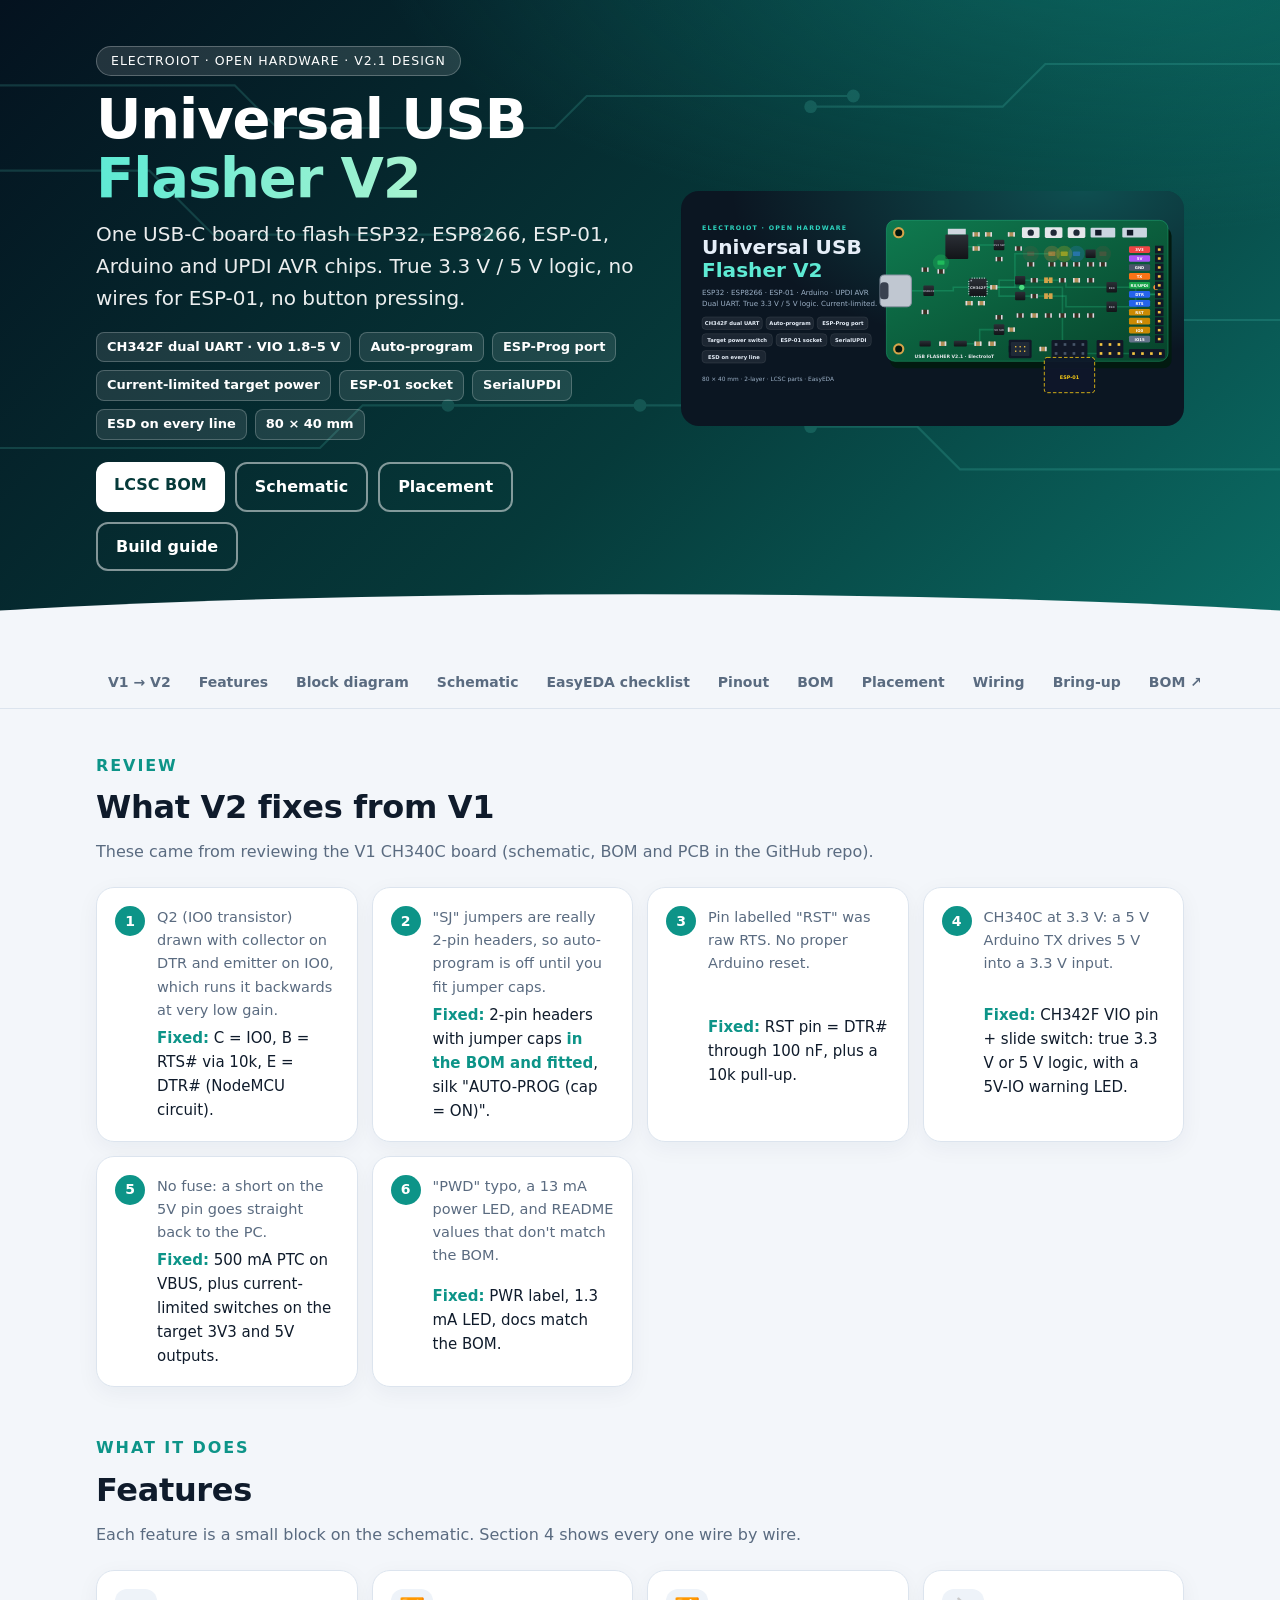
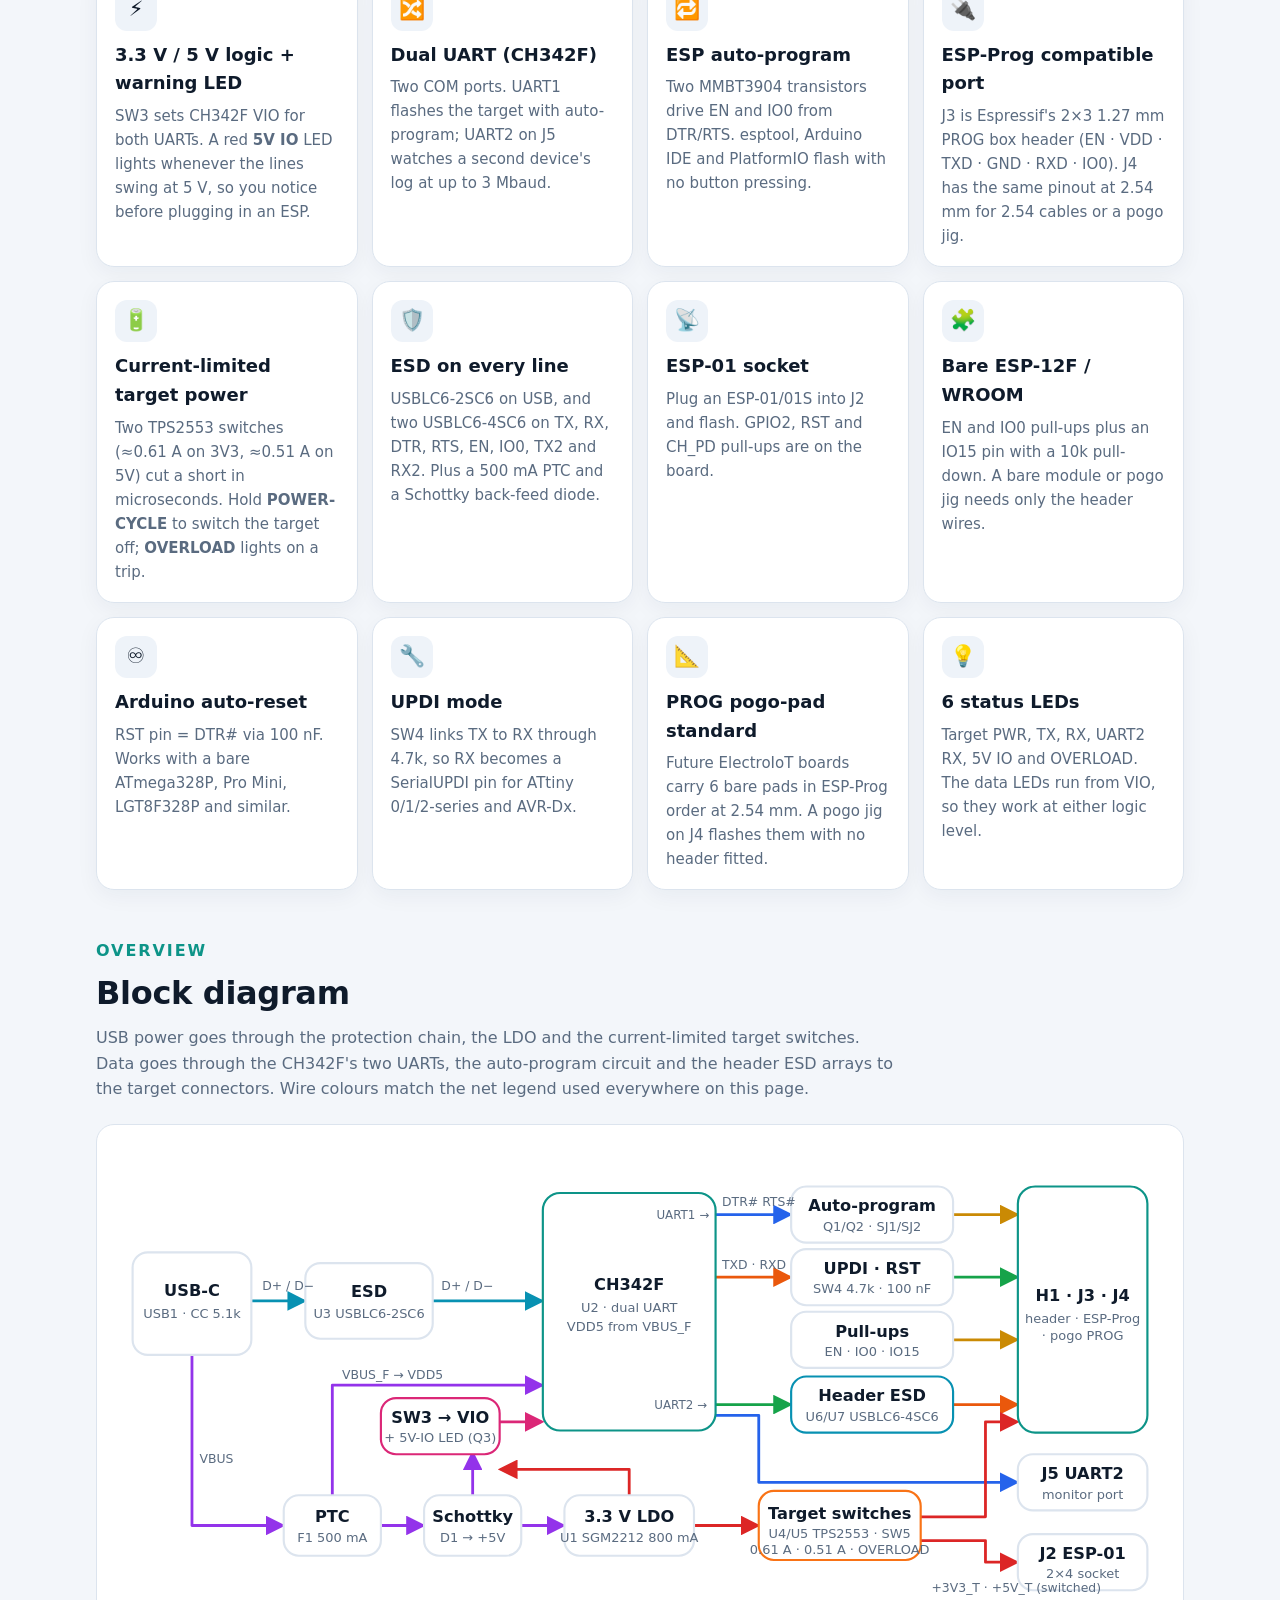
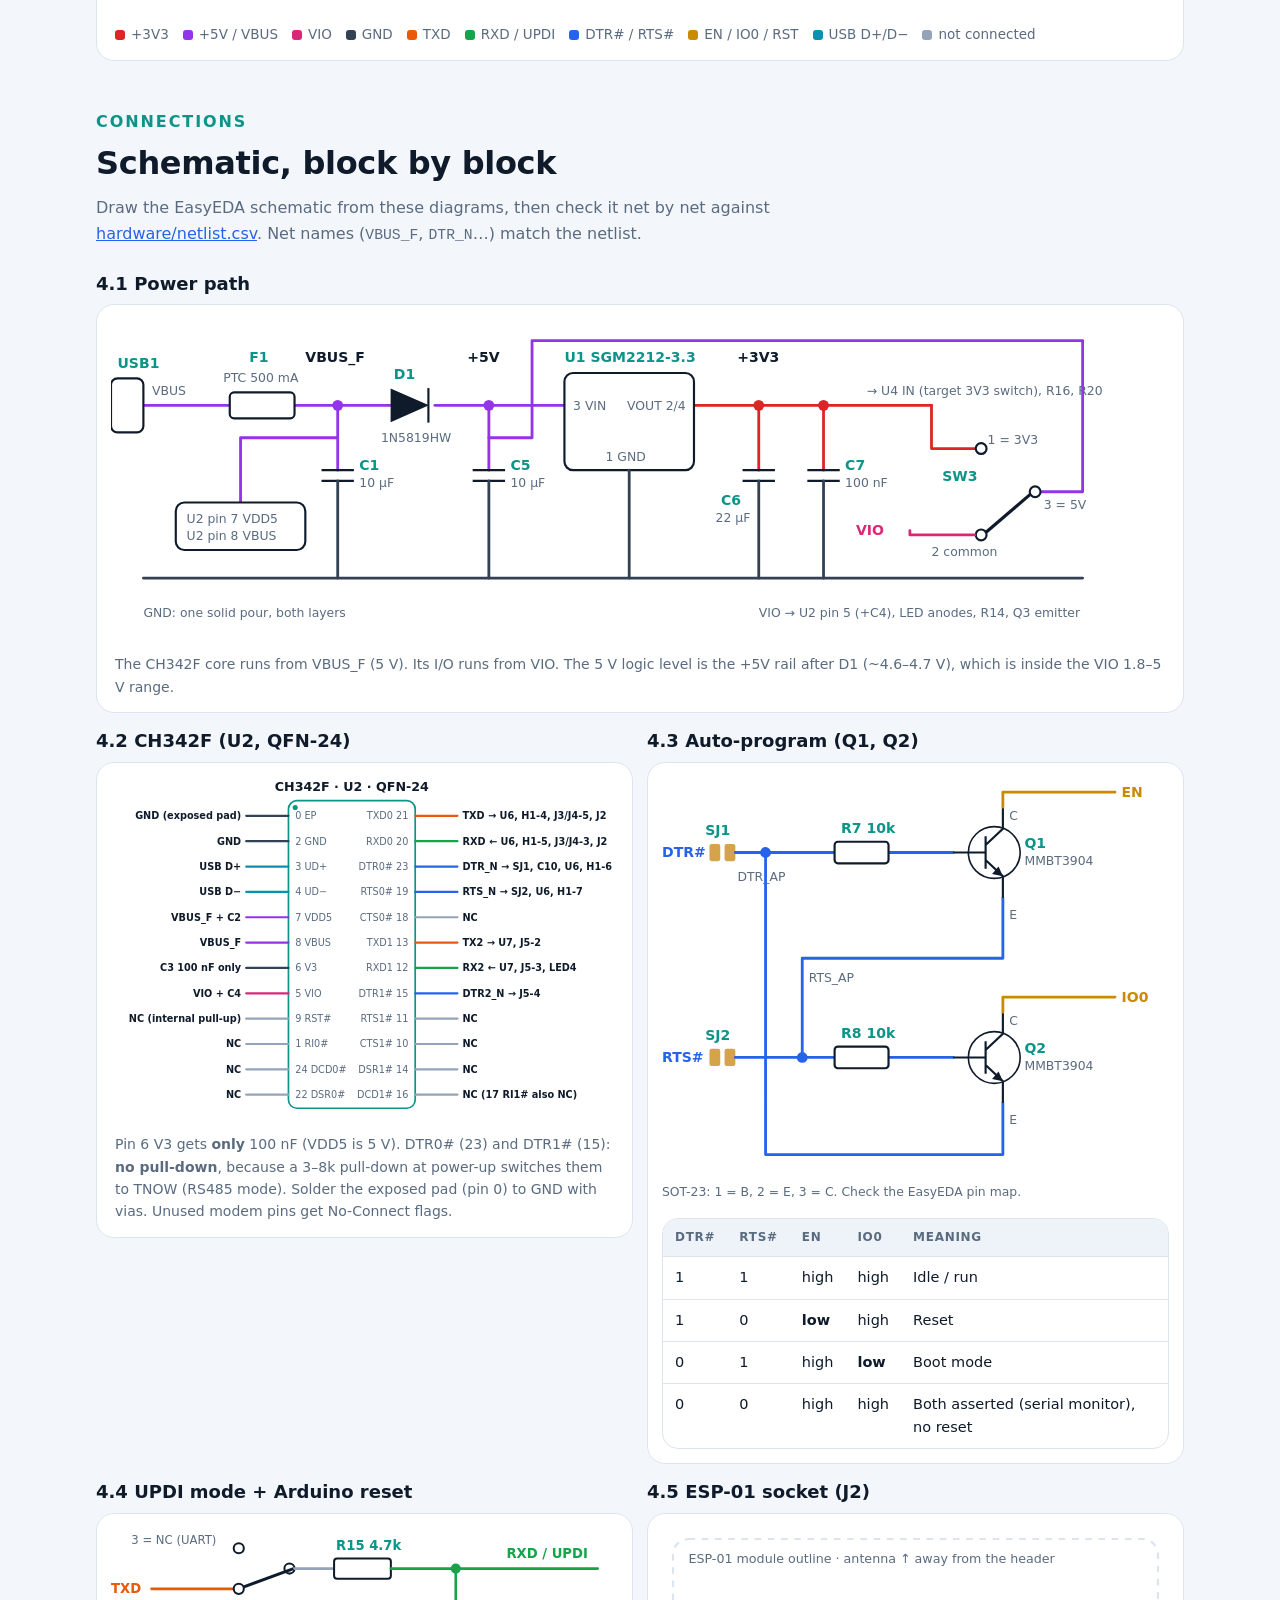
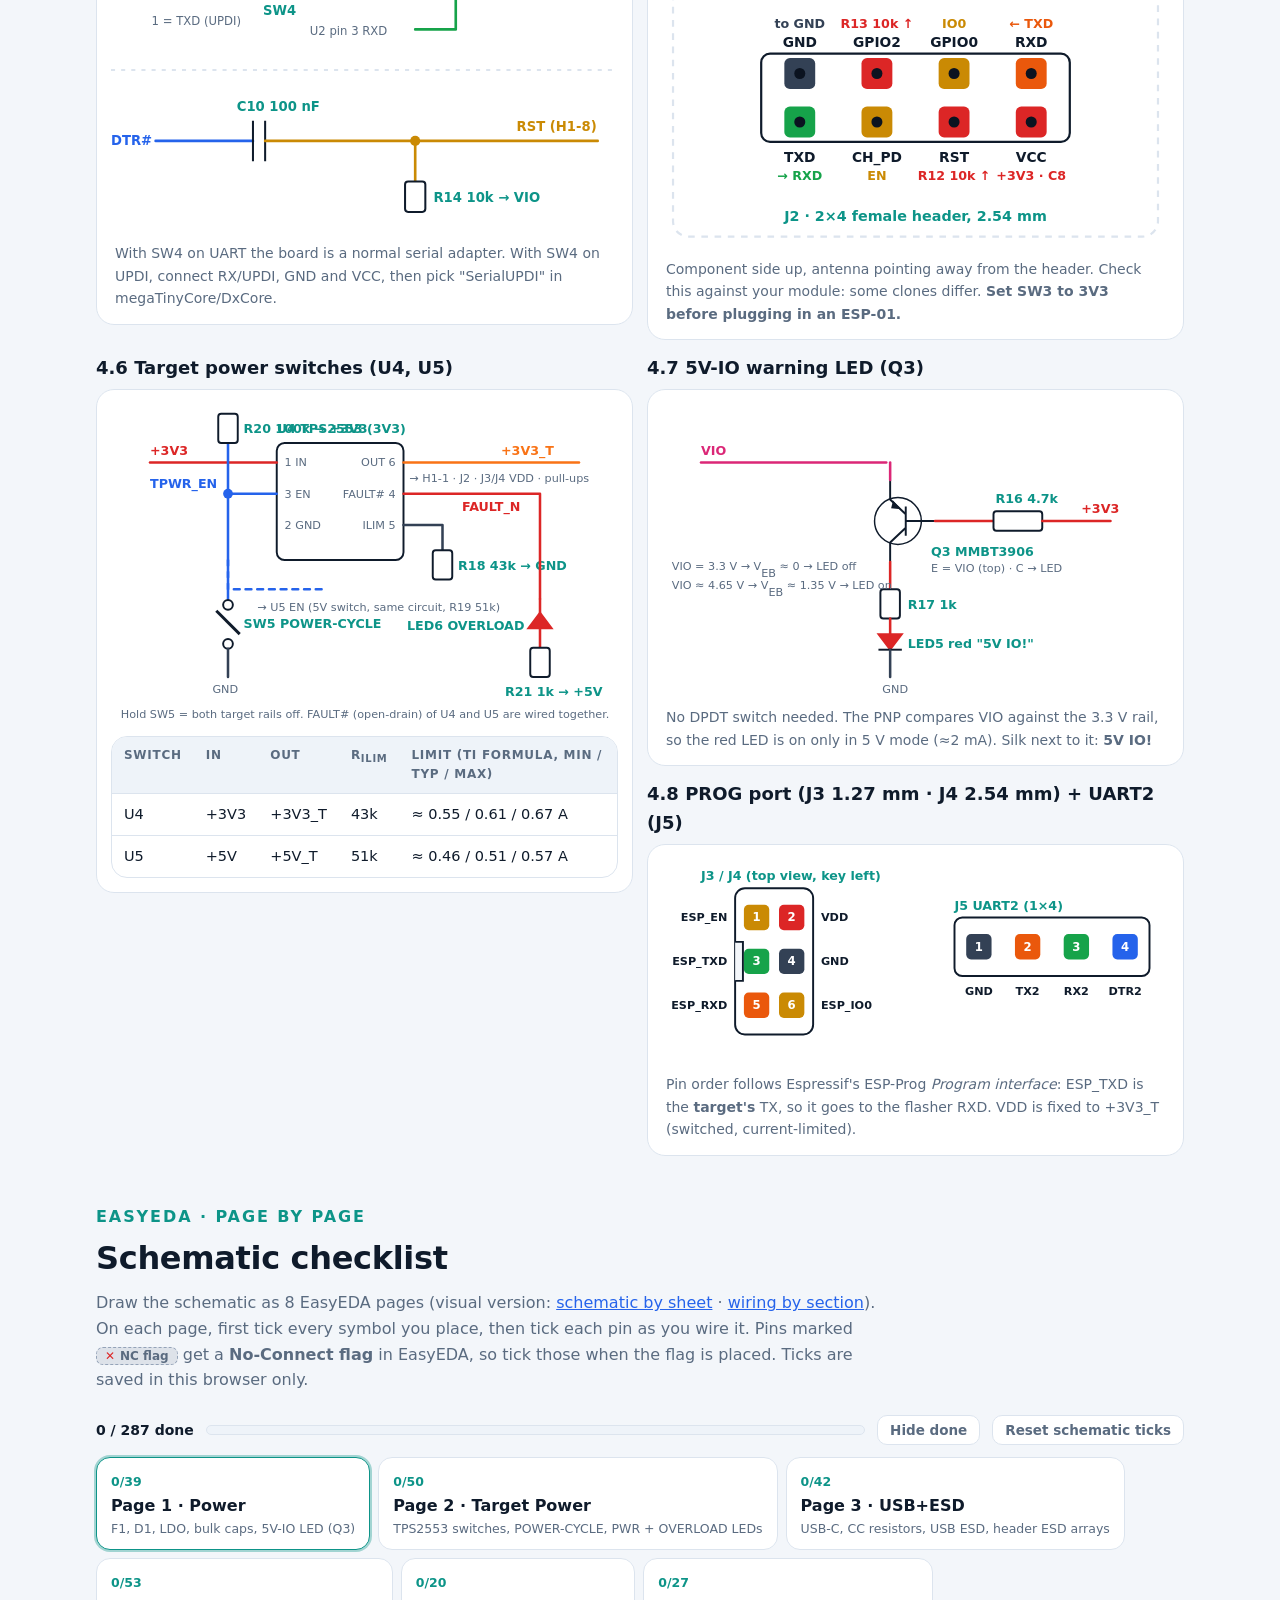
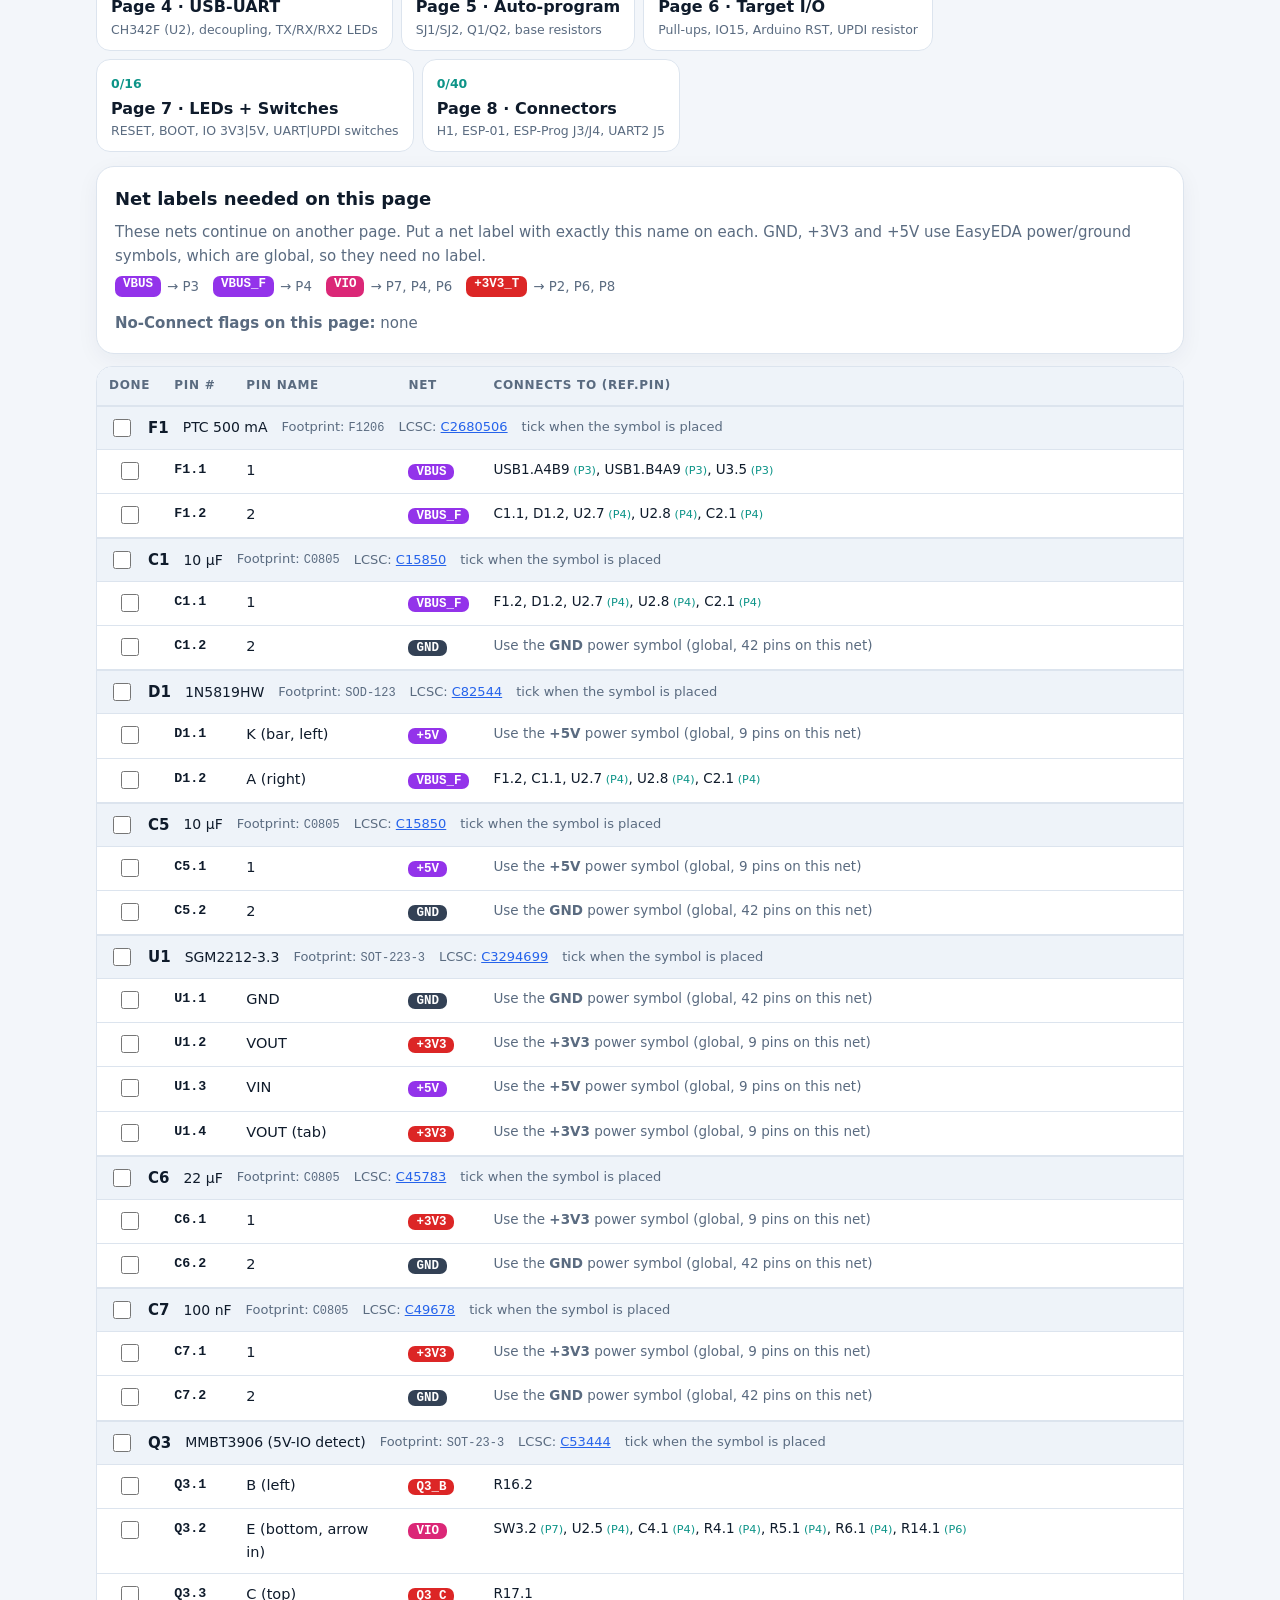
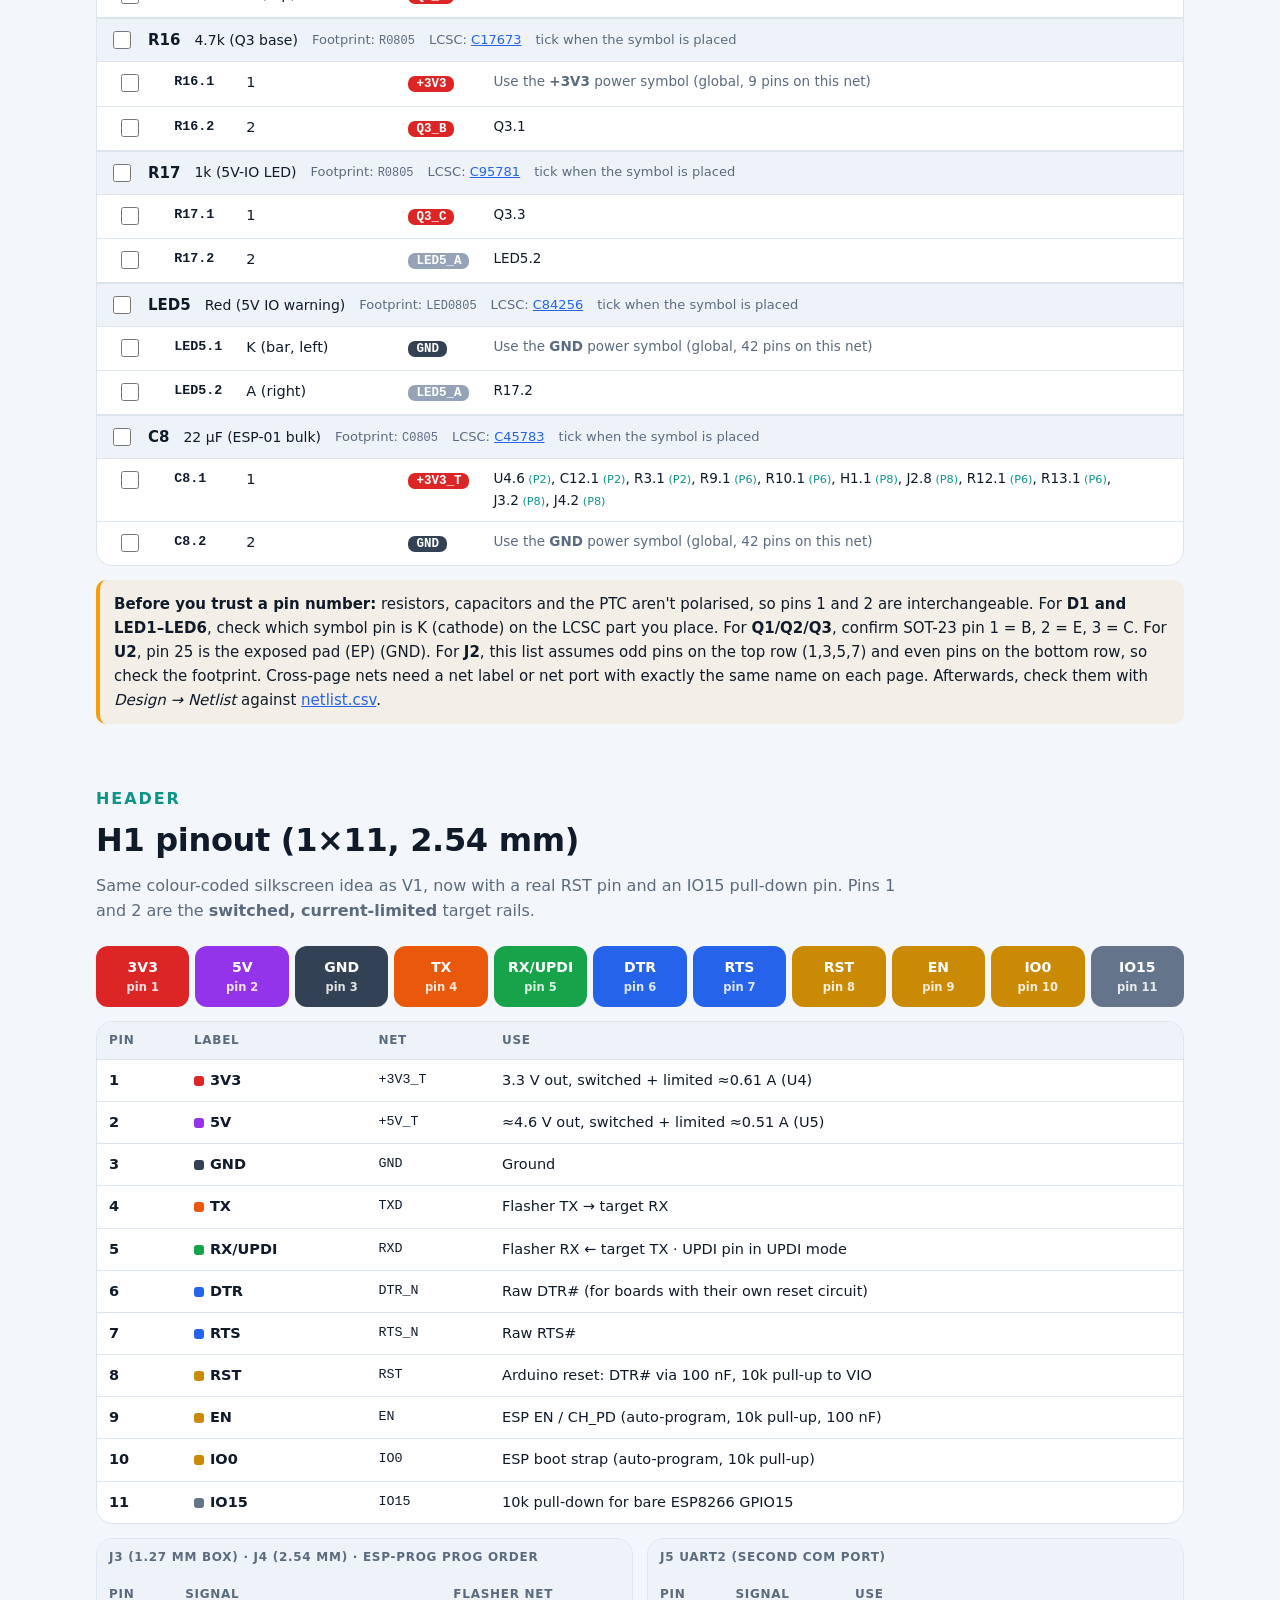
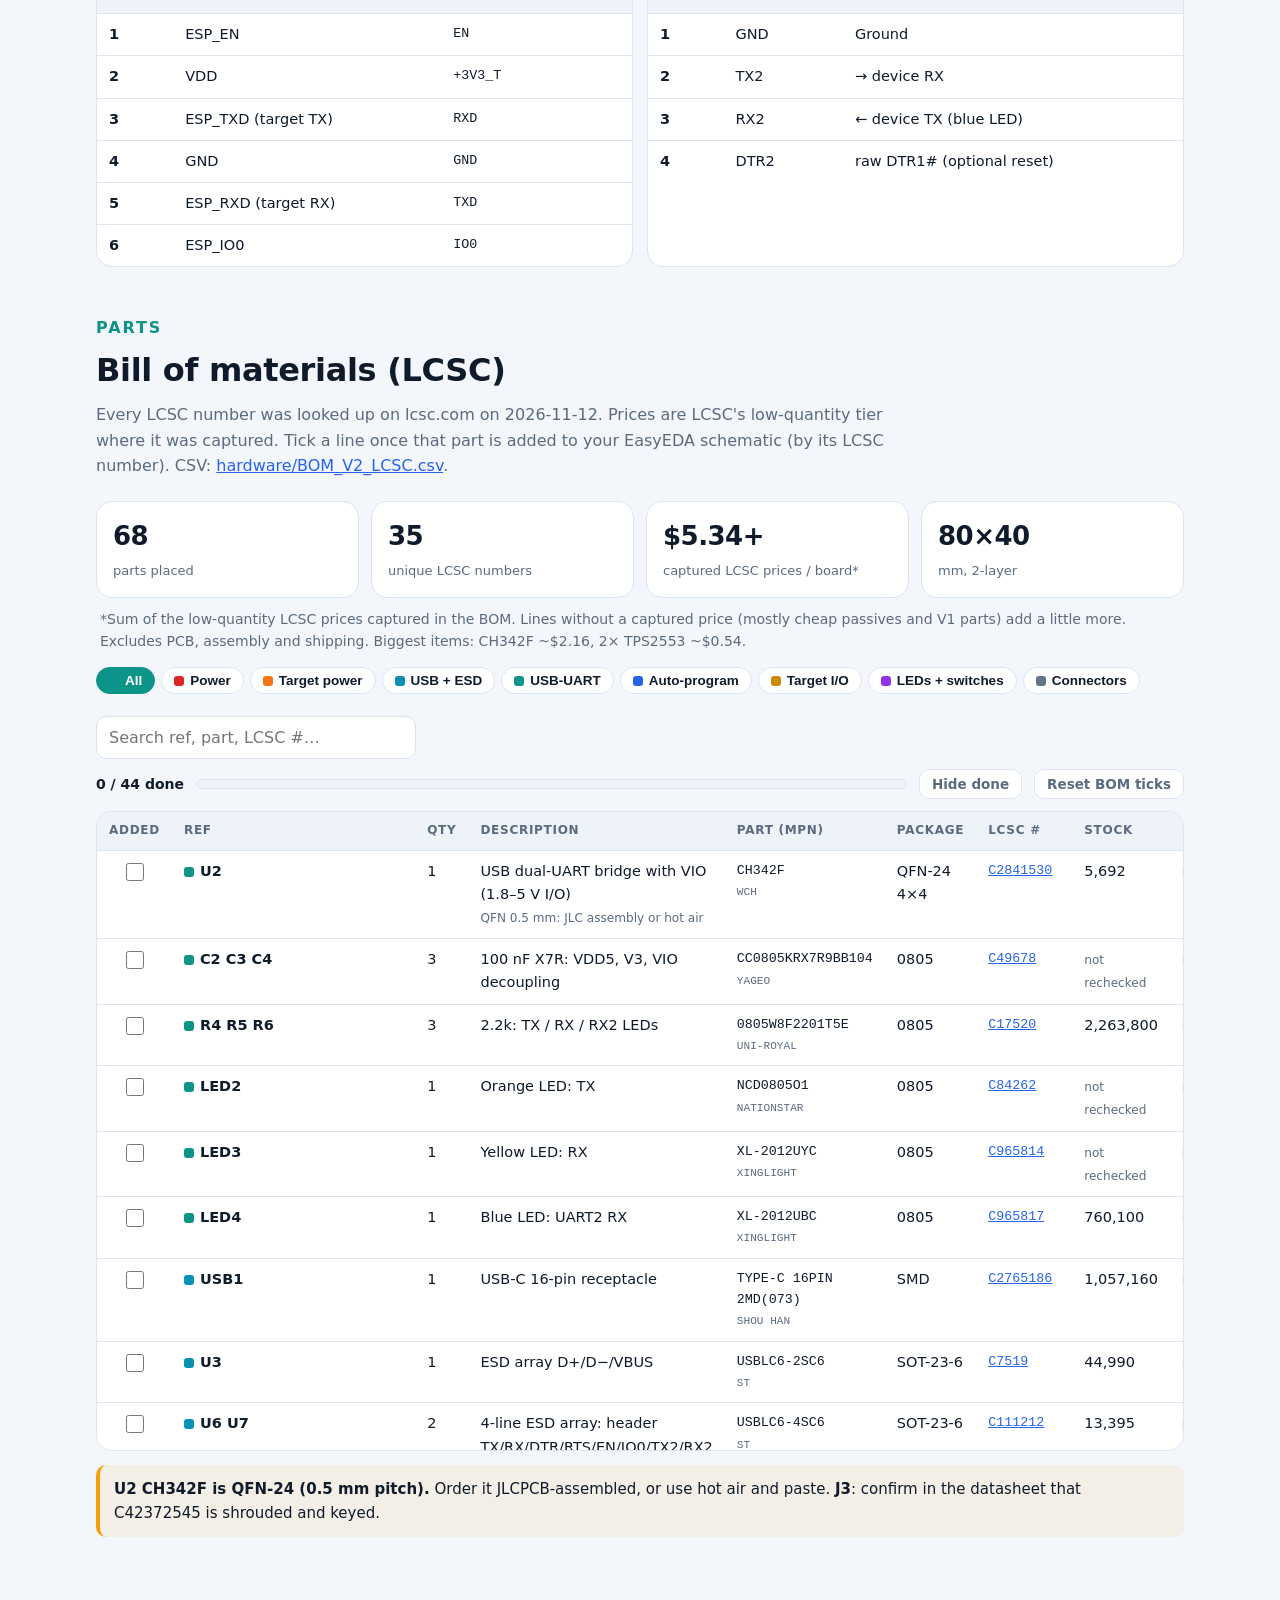
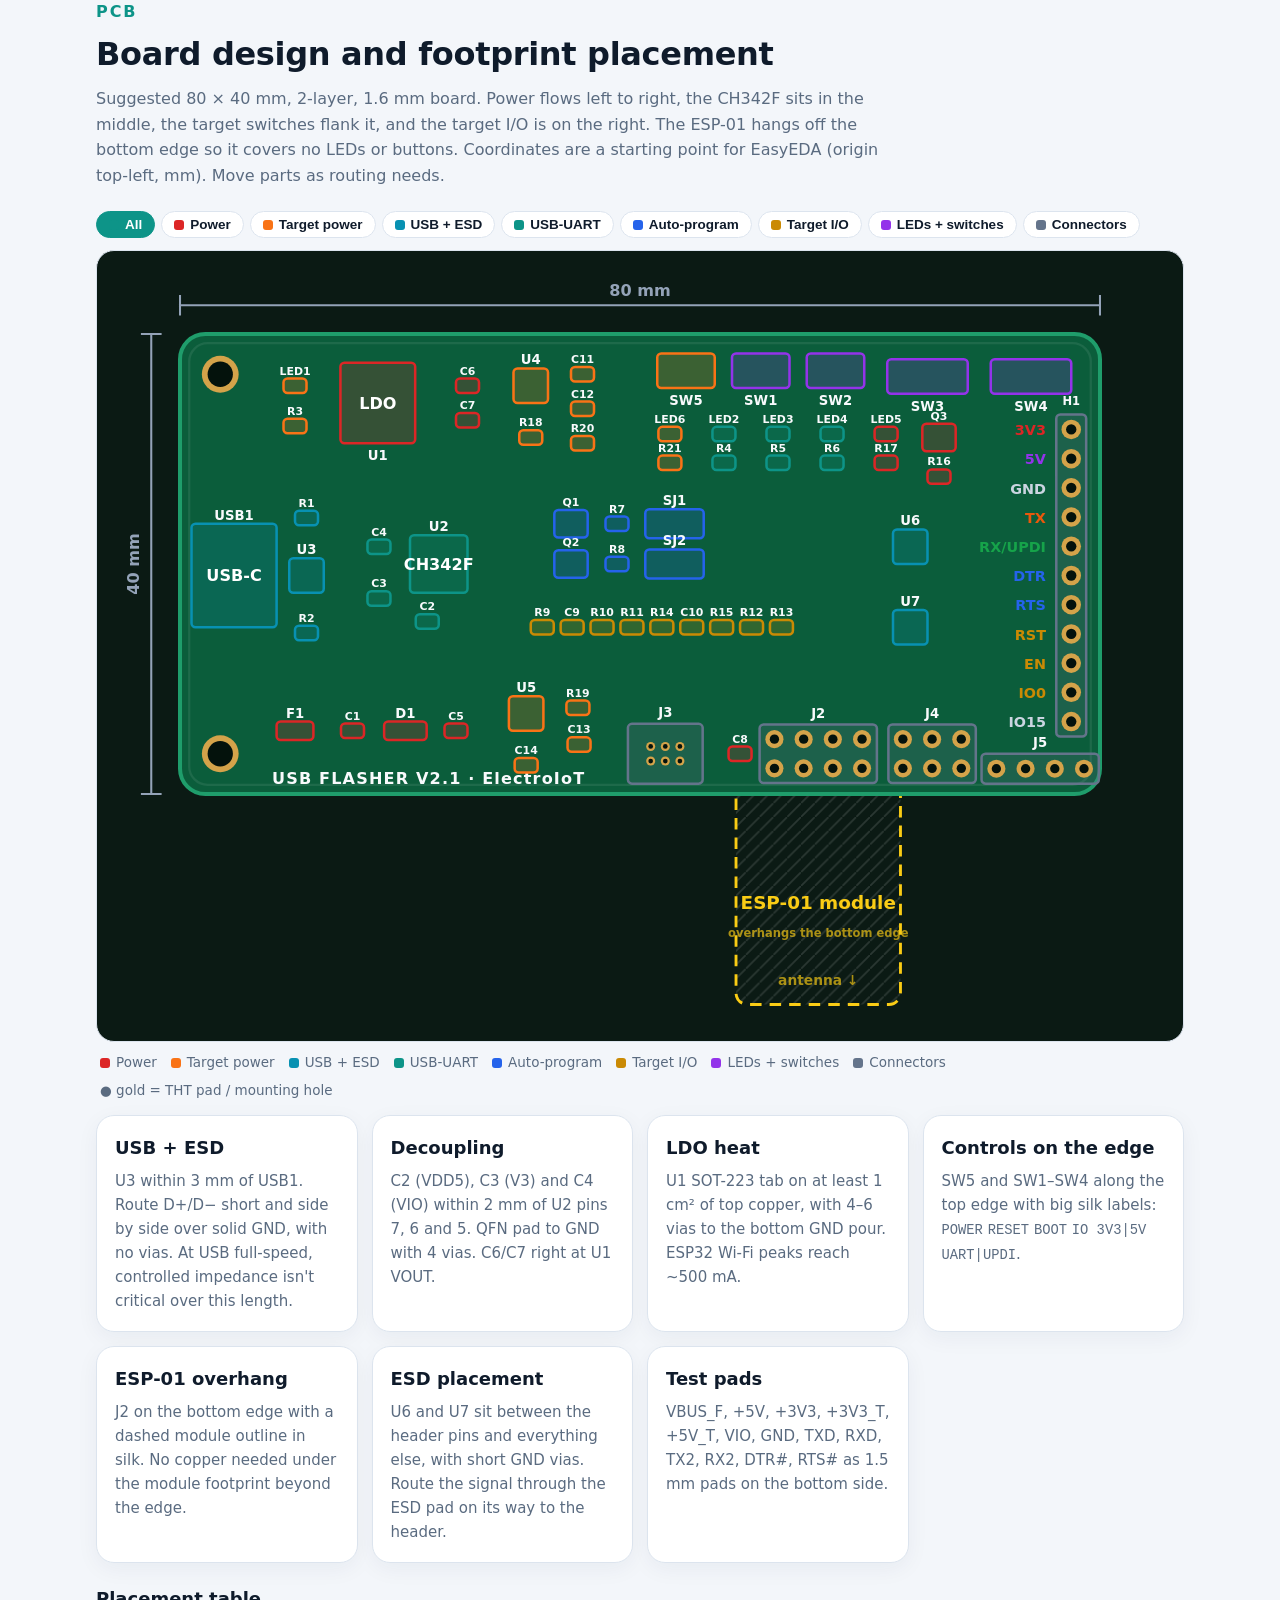
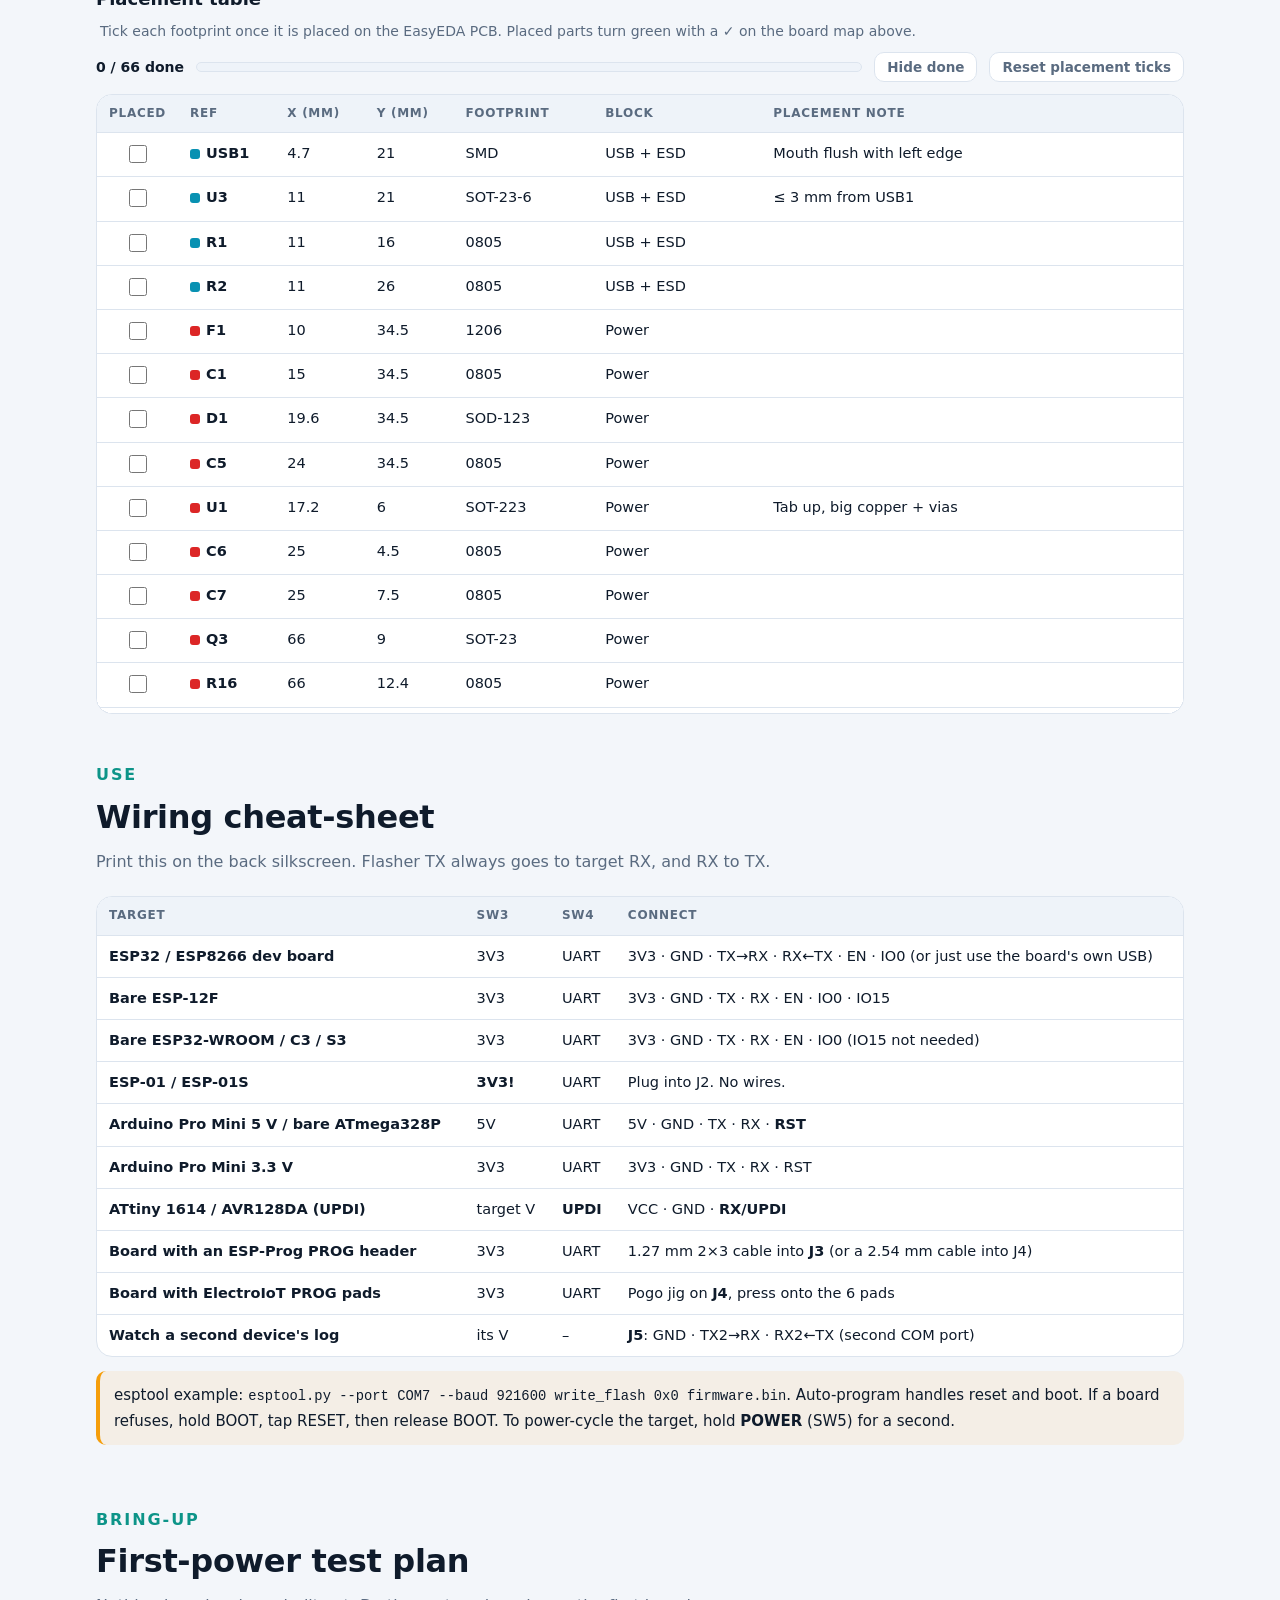
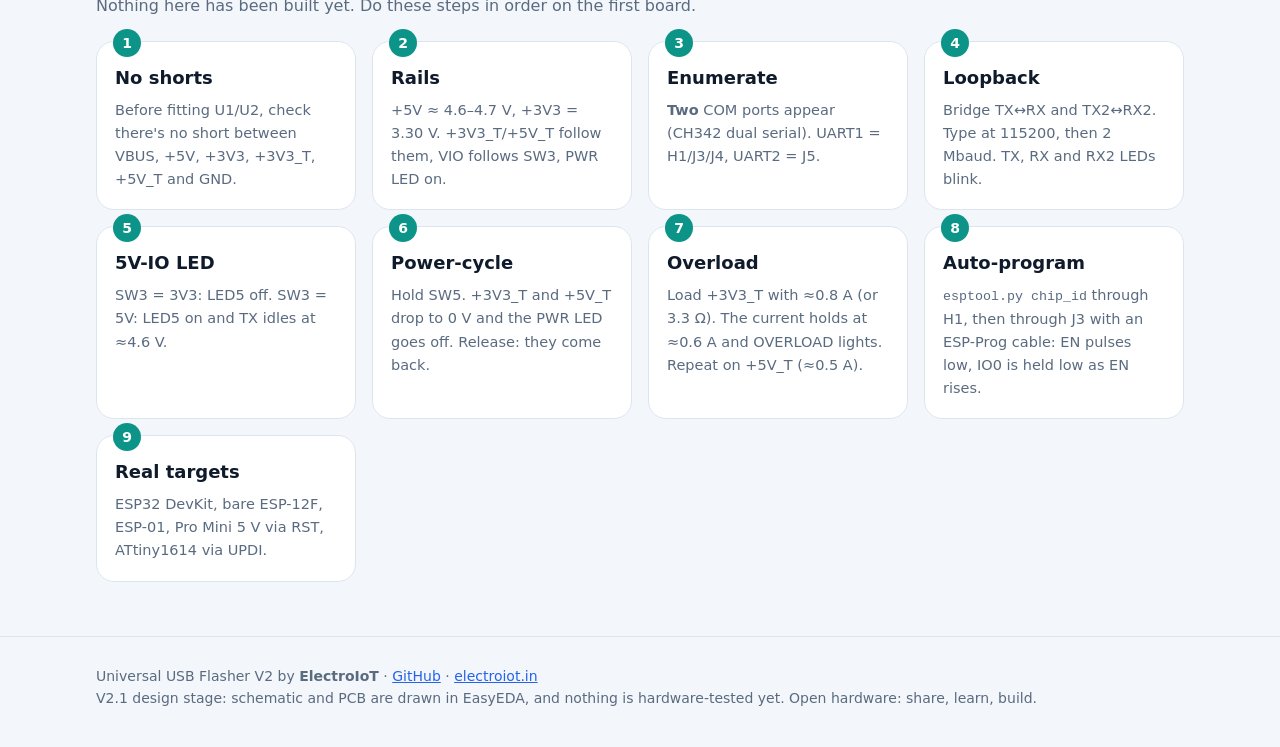
==== commit 2254a9aa: "PCB: placement drawn in EasyEDA (66 parts, outline, M3 holes, GND pours); sync floor plan" ====
--- a/docs/index.html
+++ b/docs/index.html
@@ -577,7 +577,7 @@
 
 <script>
 /*DESIGN-START*/
-const DESIGN={"version":"V2.1 (design, schematic pages match EasyEDA export 2026-11-13)","board":{"w":80,"h":40,"holes":[[3.5,3.5],[3.5,36.5]]},"groups":{"pwr":["Power","#dc2626"],"tgt":["Target power","#f97316"],"usb":["USB + ESD","#0891b2"],"uart":["USB-UART","#0d9488"],"ap":["Auto-program","#2563eb"],"io":["Target I/O","#ca8a04"],"ui":["LEDs + switches","#9333ea"],"con":["Connectors","#64748b"]},"pages":[["P1","Page 1 · Power","F1, D1, LDO, bulk caps, 5V-IO LED (Q3)"],["P2","Page 2 · Target Power","TPS2553 switches, POWER-CYCLE, PWR + OVERLOAD LEDs"],["P3","Page 3 · USB+ESD","USB-C, CC resistors, USB ESD, header ESD arrays"],["P4","Page 4 · USB-UART","CH342F (U2), decoupling, TX/RX/RX2 LEDs"],["P5","Page 5 · Auto-program","SJ1/SJ2, Q1/Q2, base resistors"],["P6","Page 6 · Target I/O","Pull-ups, IO15, Arduino RST, UPDI resistor"],["P7","Page 7 · LEDs + Switches","RESET, BOOT, IO 3V3|5V, UART|UPDI switches"],["P8","Page 8 · Connectors","H1, ESP-01, ESP-Prog J3/J4, UART2 J5"]],"parts":[["USB1","P3","USB-C 16P","USB-C-SMD_TYPE-C-16PIN-2MD(073)","C2765186",[["A1B12","GND","GND"],["A4B9","VBUS","VBUS"],["B8","SBU2","NC"],["A5","CC1","CC1"],["B7","DN2","USB_DM"],["A6","DP1","USB_DP"],["A7","DN1","USB_DM"],["B6","DP2","USB_DP"],["A8","SBU1","NC"],["B5","CC2","CC2"],["B4A9","VBUS","VBUS"],["B1A12","GND","GND"],["13","EH (shell)","GND"],["14","EH (shell)","GND"]]],["R1","P3","5.1k","R0805","C27834",[["1","1","CC1"],["2","2","GND"]]],["R2","P3","5.1k","R0805","C27834",[["1","1","CC2"],["2","2","GND"]]],["U3","P3","USBLC6-2SC6","SOT-23-6","C7519",[["1","I/O1","USB_DP"],["2","GND","GND"],["3","I/O2","USB_DM"],["4","I/O2","USB_DM"],["5","VBUS","VBUS"],["6","I/O1","USB_DP"]]],["F1","P1","PTC 500 mA","F1206","C2680506",[["1","1","VBUS"],["2","2","VBUS_F"]]],["C1","P1","10 µF","C0805","C15850",[["1","1","VBUS_F"],["2","2","GND"]]],["D1","P1","1N5819HW","SOD-123","C82544",[["1","K (bar, left)","+5V"],["2","A (right)","VBUS_F"]]],["C5","P1","10 µF","C0805","C15850",[["1","1","+5V"],["2","2","GND"]]],["U1","P1","SGM2212-3.3","SOT-223-3","C3294699",[["1","GND","GND"],["2","VOUT","+3V3"],["3","VIN","+5V"],["4","VOUT (tab)","+3V3"]]],["C6","P1","22 µF","C0805","C45783",[["1","1","+3V3"],["2","2","GND"]]],["C7","P1","100 nF","C0805","C49678",[["1","1","+3V3"],["2","2","GND"]]],["SW3","P7","MSK12C02 (IO 3V3|5V)","SW-SMD_MSK12C02","C431540",[["1","throw A","+3V3"],["2","common","VIO"],["3","throw B","+5V"],["4","mounting tab","GND"]]],["Q3","P1","MMBT3906 (5V-IO detect)","SOT-23-3","C53444",[["1","B (left)","Q3_B"],["2","E (bottom, arrow in)","VIO"],["3","C (top)","Q3_C"]]],["R16","P1","4.7k (Q3 base)","R0805","C17673",[["1","1","+3V3"],["2","2","Q3_B"]]],["R17","P1","1k (5V-IO LED)","R0805","C95781",[["1","1","Q3_C"],["2","2","LED5_A"]]],["LED5","P1","Red (5V IO warning)","LED0805","C84256",[["1","K (bar, left)","GND"],["2","A (right)","LED5_A"]]],["U4","P2","TPS2553 (3V3 target switch)","SOT-23-6","C55266",[["1","IN","+3V3"],["2","GND","GND"],["3","EN","TPWR_EN"],["4","FAULT#","FAULT_N"],["5","ILIM","ILIM3"],["6","OUT","+3V3_T"]]],["R18","P2","43k 1% (≈0.61 A limit)","R0805","C17695",[["1","1","ILIM3"],["2","2","GND"]]],["C11","P2","100 nF (U4 IN)","C0805","C49678",[["1","1","+3V3"],["2","2","GND"]]],["C12","P2","10 µF (+3V3_T)","C0805","C15850",[["1","1","+3V3_T"],["2","2","GND"]]],["U5","P2","TPS2553 (5V target switch)","SOT-23-6","C55266",[["1","IN","+5V"],["2","GND","GND"],["3","EN","TPWR_EN"],["4","FAULT#","FAULT_N"],["5","ILIM","ILIM5"],["6","OUT","+5V_T"]]],["R19","P2","51k 1% (≈0.51 A limit)","R0805","C17737",[["1","1","ILIM5"],["2","2","GND"]]],["C13","P2","100 nF (U5 IN)","C0805","C49678",[["1","1","+5V"],["2","2","GND"]]],["C14","P2","10 µF (+5V_T)","C0805","C15850",[["1","1","+5V_T"],["2","2","GND"]]],["R20","P2","100k (EN pull-up)","R0805","C96346",[["1","1","+3V3"],["2","2","TPWR_EN"]]],["SW5","P2","POWER-CYCLE (hold = off)","SW-SMD_L3.9-W3.0-P4.45","C720477",[["1","1","TPWR_EN"],["2","2","GND"]]],["R21","P2","1k (OVERLOAD LED)","R0805","C95781",[["1","1","+5V"],["2","2","LED6_A"]]],["LED6","P2","Red (OVERLOAD)","LED0805","C84256",[["1","K (bar, left)","FAULT_N"],["2","A (right)","LED6_A"]]],["R3","P2","1k (PWR LED)","R0805","C95781",[["1","1","+3V3_T"],["2","2","LED1_A"]]],["LED1","P2","Green (target PWR)","LED0805","C84260",[["1","K (bar, left)","GND"],["2","A (right)","LED1_A"]]],["U2","P4","CH342F dual UART","QFN-24_L4.0-W4.0-P0.50","C2841530",[["1","RI0#","NC"],["2","GND","GND"],["3","UD+","USB_DP"],["4","UD-","USB_DM"],["5","VIO","VIO"],["6","V3","V3"],["7","VDD5","VBUS_F"],["8","VBUS","VBUS_F"],["9","RST#","NC"],["10","CTS1#","NC"],["11","RTS1#","NC"],["12","RXD1","RX2"],["13","TXD1","TX2"],["14","DSR1#","NC"],["15","DTR1#","DTR2_N"],["16","DCD1#","NC"],["17","RI1#","NC"],["18","CTS0#","NC"],["19","RTS0#","RTS_N"],["20","RXD0","RXD"],["21","TXD0","TXD"],["22","DSR0#","NC"],["23","DTR0#","DTR_N"],["24","DCD0#","NC"],["25","EP (GND pad)","GND"]]],["C2","P4","100 nF (VDD5)","C0805","C49678",[["1","1","VBUS_F"],["2","2","GND"]]],["C3","P4","100 nF (V3)","C0805","C49678",[["1","1","V3"],["2","2","GND"]]],["C4","P4","100 nF (VIO)","C0805","C49678",[["1","1","VIO"],["2","2","GND"]]],["R4","P4","2.2k","R0805","C17520",[["1","1","VIO"],["2","2","LED2_A"]]],["LED2","P4","Orange (TX)","LED0805","C84262",[["1","K (bar, left)","TXD"],["2","A (right)","LED2_A"]]],["R5","P4","2.2k","R0805","C17520",[["1","1","VIO"],["2","2","LED3_A"]]],["LED3","P4","Yellow (RX)","LED0805","C965814",[["1","K (bar, left)","RXD"],["2","A (right)","LED3_A"]]],["R6","P4","2.2k","R0805","C17520",[["1","1","VIO"],["2","2","LED4_A"]]],["LED4","P4","Blue (UART2 RX)","LED0805","C965817",[["1","K (bar, left)","RX2"],["2","A (right)","LED4_A"]]],["SJ1","P5","2-pin header + jumper cap (AUTO-PROG, cap = ON)","HDR-TH_2P-P2.54-V-M","C492401",[["1","1","DTR_N"],["2","2","DTR_AP"]]],["SJ2","P5","2-pin header + jumper cap (AUTO-PROG, cap = ON)","HDR-TH_2P-P2.54-V-M","C492401",[["1","1","RTS_N"],["2","2","RTS_AP"]]],["R7","P5","10k","R0805","C84376",[["1","1","DTR_AP"],["2","2","Q1_B"]]],["R8","P5","10k","R0805","C84376",[["1","1","RTS_AP"],["2","2","Q2_B"]]],["Q1","P5","MMBT3904 (EN)","SOT-23-3","C81464",[["1","B (left)","Q1_B"],["2","E (bottom, arrow)","RTS_AP"],["3","C (top)","EN"]]],["Q2","P5","MMBT3904 (IO0)","SOT-23-3","C81464",[["1","B (left)","Q2_B"],["2","E (bottom, arrow)","DTR_AP"],["3","C (top)","IO0"]]],["R9","P6","10k (EN pull-up)","R0805","C84376",[["1","1","+3V3_T"],["2","2","EN"]]],["C9","P6","100 nF (EN)","C0805","C49678",[["1","1","EN"],["2","2","GND"]]],["R10","P6","10k (IO0 pull-up)","R0805","C84376",[["1","1","+3V3_T"],["2","2","IO0"]]],["R11","P6","10k (IO15 pull-down)","R0805","C84376",[["1","1","IO15"],["2","2","GND"]]],["SW1","P7","RESET","SW-SMD_L3.9-W3.0-P4.45","C720477",[["1","1","EN"],["2","2","GND"]]],["SW2","P7","BOOT","SW-SMD_L3.9-W3.0-P4.45","C720477",[["1","1","IO0"],["2","2","GND"]]],["C10","P6","100 nF (Arduino reset)","C0805","C49678",[["1","1","DTR_N"],["2","2","RST"]]],["R14","P6","10k (RST pull-up)","R0805","C84376",[["1","1","VIO"],["2","2","RST"]]],["SW4","P7","MSK12C02 (UART|UPDI)","SW-SMD_MSK12C02","C431540",[["1","throw A (UPDI)","TXD"],["2","common","UPDI_R"],["3","throw B (UART)","NC"],["4","mounting tab","GND"]]],["R15","P6","4.7k (UPDI)","R0805","C17673",[["1","1","UPDI_R"],["2","2","RXD"]]],["H1","P8","1x11 male header","HDR-TH_11P-P2.54-V-M","C2840011",[["1","3V3","+3V3_T"],["2","5V","+5V_T"],["3","GND","GND"],["4","TX","TXD"],["5","RX/UPDI","RXD"],["6","DTR","DTR_N"],["7","RTS","RTS_N"],["8","RST","RST"],["9","EN","EN"],["10","IO0","IO0"],["11","IO15","IO15"]]],["J2","P8","2x4 female (ESP-01)","HDR-TH_8P-P2.54-V-F-R2-C4","C2897405",[["1","GND","GND"],["2","TXD (ESP out)","RXD"],["3","GPIO2","ESP01_IO2"],["4","CH_PD","EN"],["5","GPIO0","IO0"],["6","RST","ESP01_RST"],["7","RXD (ESP in)","TXD"],["8","VCC","+3V3_T"]]],["C8","P1","22 µF (ESP-01 bulk)","C0805","C45783",[["1","1","+3V3_T"],["2","2","GND"]]],["R12","P6","10k (ESP-01 RST)","R0805","C84376",[["1","1","+3V3_T"],["2","2","ESP01_RST"]]],["R13","P6","10k (ESP-01 GPIO2)","R0805","C84376",[["1","1","+3V3_T"],["2","2","ESP01_IO2"]]],["J3","P8","ESP-Prog PROG 2x3 1.27 mm box header","IDC-TH_6P-P1.27-2x3","C42372545",[["1","ESP_EN","EN"],["2","VDD","+3V3_T"],["3","ESP_TXD","RXD"],["4","GND","GND"],["5","ESP_RXD","TXD"],["6","ESP_IO0","IO0"]]],["J4","P8","PROG 2x3 2.54 mm (pogo / 2.54 cable)","HDR-TH_6P-P2.54-V-M-R2-C3","C65114",[["1","ESP_EN","EN"],["2","VDD","+3V3_T"],["3","ESP_TXD","RXD"],["4","GND","GND"],["5","ESP_RXD","TXD"],["6","ESP_IO0","IO0"]]],["J5","P8","UART2 1x4 header","HDR-TH_4P-P2.54-V-M","C2691448",[["1","GND","GND"],["2","TX2","TX2"],["3","RX2","RX2"],["4","DTR2","DTR2_N"]]],["U6","P3","USBLC6-4SC6 (header ESD A)","SOT-23-6","C111212",[["1","I/O1","TXD"],["2","GND","GND"],["3","I/O2","RXD"],["4","I/O3","DTR_N"],["5","VBUS","+5V"],["6","I/O4","RTS_N"]]],["U7","P3","USBLC6-4SC6 (header ESD B)","SOT-23-6","C111212",[["1","I/O1","EN"],["2","GND","GND"],["3","I/O2","IO0"],["4","I/O3","TX2"],["5","VBUS","+5V"],["6","I/O4","RX2"]]]],"bom":[["U2",1,"USB dual-UART bridge with VIO (1.8–5 V I/O)","QFN-24 4×4","CH342F","WCH","C2841530","5,692",2.16,"ok","uart","QFN 0.5 mm: JLC assembly or hot air"],["C2 C3 C4",3,"100 nF X7R: VDD5, V3, VIO decoupling","0805","CC0805KRX7R9BB104","YAGEO","C49678","",null,"v1","uart",""],["R4 R5 R6",3,"2.2k: TX / RX / RX2 LEDs","0805","0805W8F2201T5E","UNI-ROYAL","C17520","2,263,800",0.005,"ok","uart",""],["LED2",1,"Orange LED: TX","0805","NCD0805O1","NATIONSTAR","C84262","",null,"v1","uart",""],["LED3",1,"Yellow LED: RX","0805","XL-2012UYC","XINGLIGHT","C965814","",null,"v1","uart",""],["LED4",1,"Blue LED: UART2 RX","0805","XL-2012UBC","XINGLIGHT","C965817","760,100",0.008,"ok","uart",""],["USB1",1,"USB-C 16-pin receptacle","SMD","TYPE-C 16PIN 2MD(073)","SHOU HAN","C2765186","1,057,160",null,"ok","usb",""],["U3",1,"ESD array D+/D−/VBUS","SOT-23-6","USBLC6-2SC6","ST","C7519","44,990",0.157,"ok","usb",""],["U6 U7",2,"4-line ESD array: header TX/RX/DTR/RTS/EN/IO0/TX2/RX2","SOT-23-6","USBLC6-4SC6","ST","C111212","13,395",0.247,"ok","usb",""],["R1 R2",2,"5.1k 1%: USB-C CC pull-downs","0805","0805W8F5101T5E","UNI-ROYAL","C27834","",null,"v1","usb",""],["F1",1,"PTC fuse 500 mA hold / 1 A trip, 16 V","1206","JK-nSMD050-16","Jinrui","C2680506","30,620",0.024,"ok","pwr",""],["D1",1,"Schottky 40 V 1 A back-feed diode","SOD-123","1N5819HW-7-F","Diodes Inc","C82544","358,260",null,"ok","pwr",""],["U1",1,"3.3 V 800 mA LDO","SOT-223","SGM2212-3.3XKC3G/TR","SGMICRO","C3294699","5,002",0.57,"ok","pwr",""],["C1 C5",2,"10 µF 25 V X5R: VBUS / LDO in","0805","CL21A106KAYNNNE","Samsung","C15850","",null,"v1","pwr",""],["C6 C8",2,"22 µF 25 V X5R: LDO out / ESP-01 bulk","0805","CL21A226MAQNNNE","Samsung","C45783","615,400",0.107,"ok","pwr",""],["C7",1,"100 nF X7R: LDO out","0805","CC0805KRX7R9BB104","YAGEO","C49678","",null,"v1","pwr",""],["Q3",1,"PNP: lights 5V-IO LED when VIO > 3V3","SOT-23","MMBT3906LT1G","onsemi","C53444","836,550",0.018,"ok","pwr","B=1 E=2 C=3"],["R16",1,"4.7k: Q3 base","0805","0805W8F4701T5E","UNI-ROYAL","C17673","1,051,500",0.003,"ok","pwr",""],["R17",1,"1k: 5V-IO LED","0805","RC0805FR-071KL","YAGEO","C95781","",null,"v1","pwr",""],["LED5",1,"Red LED: 5V IO warning","0805","NCD0805R1","NATIONSTAR","C84256","171,800",0.012,"ok","pwr",""],["U4 U5",2,"Current-limited power switch with FAULT# (3V3_T, 5V_T)","SOT-23-6","TPS2553DBVR","TI","C55266","53,771",0.54,"ok","tgt","Pinout 1 IN 2 GND 3 EN 4 FAULT# 5 ILIM 6 OUT"],["R18",1,"43k 1%: U4 ILIM (≈0.61 A)","0805","0805W8F4302T5E","UNI-ROYAL","C17695","27,600",0.003,"ok","tgt",""],["R19",1,"51k 1%: U5 ILIM (≈0.51 A)","0805","0805W8F5102T5E","UNI-ROYAL","C17737","202,600",0.0064,"ok","tgt",""],["R20",1,"100k: TPWR_EN pull-up","0805","RC0805FR-07100KL","YAGEO","C96346","",null,"v1","tgt",""],["C11 C13",2,"100 nF: switch inputs","0805","CC0805KRX7R9BB104","YAGEO","C49678","",null,"v1","tgt",""],["C12 C14",2,"10 µF: switched outputs","0805","CL21A106KAYNNNE","Samsung","C15850","",null,"v1","tgt",""],["SW5",1,"Tactile switch: POWER-CYCLE","SMD 3.9×3.0","TS-1088-AR02016","XUNPU","C720477","679,440",null,"ok","tgt",""],["LED1",1,"Green LED: target PWR","0805","NCD0805G1","NATIONSTAR","C84260","",null,"v1","tgt",""],["LED6",1,"Red LED: OVERLOAD (FAULT#)","0805","NCD0805R1","NATIONSTAR","C84256","171,800",0.012,"ok","tgt",""],["R3 R21",2,"1k: PWR / OVERLOAD LEDs","0805","RC0805FR-071KL","YAGEO","C95781","",null,"v1","tgt",""],["Q1 Q2",2,"NPN auto-program transistors","SOT-23","MMBT3904LT1G","onsemi","C81464","1,362,700",null,"ok","ap","B=1 E=2 C=3"],["R7 R8",2,"10k: Q1/Q2 base resistors","0805","RC0805FR-0710KL","YAGEO","C84376","",null,"v1","ap",""],["SJ1 SJ2",2,"2-pin male header 2.54 mm: auto-program enable (fit cap = ON)","THT","PZ254V-11-02P","XFCN","C492401","786,200",null,"ok","ap","Silk: AUTO-PROG (cap = ON)"],["R9 R10 R11 R12 R13 R14",6,"10k: EN/IO0 pull-ups, IO15 pull-down, ESP-01 RST/GPIO2, Arduino RST","0805","RC0805FR-0710KL","YAGEO","C84376","",null,"v1","io",""],["C9 C10",2,"100 nF: EN filter, Arduino auto-reset","0805","CC0805KRX7R9BB104","YAGEO","C49678","",null,"v1","io",""],["R15",1,"4.7k: UPDI series resistor","0805","0805W8F4701T5E","UNI-ROYAL","C17673","1,051,500",0.003,"ok","io",""],["SW1 SW2",2,"Tactile switch RESET / BOOT","SMD 3.9×3.0","TS-1088-AR02016","XUNPU","C720477","679,440",null,"ok","ui",""],["SW3 SW4",2,"SPDT slide: IO 3V3/5V · UART/UPDI","SMD","MSK12C02","SHOU HAN","C431540","164,660",0.052,"ok","ui",""],["H1",1,"1×11 male header 2.54 mm","THT","PZ254V-11-11P","XFCN","C2840011","16,430",0.073,"ok","con",""],["J2",1,"2×4 female header 2.54 mm (ESP-01)","THT","PM254-2-04-Z-8.5","HCTL","C2897405","6,120",0.146,"ok","con",""],["J3",1,"2×3 1.27 mm IDC box header (ESP-Prog PROG)","THT","HX JN1.27-2x3P ZZ H4.9","hanxia","C42372545","2,945",0.153,"warn","con","Check datasheet: shrouded + keyed"],["J4",1,"2×3 2.54 mm male header (PROG pogo jig / 2.54 cable)","THT","2.54-2*3P","BOOMELE","C65114","44,550",0.044,"ok","con",""],["J5",1,"1×4 male header 2.54 mm (UART2)","THT","PZ254V-11-04P","XFCN","C2691448","807,020",0.026,"ok","con",""],["CAP1 CAP2",2,"Jumper cap 2.54 mm for SJ1/SJ2 (fit both = auto-program on)","2.54 mm","2.54 (open-top)","BOOMELE","C5305","762,800",0.0095,"ok","ap","Not a schematic part: order with the headers"]],"placement":[["USB1",3.4,21,7.4,9,"usb","USB-C"],["U3",11,21,3,3,"usb","USBLC6"],["R1",11,16,2,1.25,"usb","5.1k"],["R2",11,26,2,1.25,"usb","5.1k"],["F1",10,34.5,3.2,1.6,"pwr","PTC"],["C1",14.5,34.5,2,1.25,"pwr","10µ"],["D1",19.5,34.5,3.7,1.6,"pwr","SS"],["C5",24,34.5,2,1.25,"pwr","10µ"],["U1",17,6,6.5,7,"pwr","LDO"],["C6",23.5,4,2,1.25,"pwr","22µ"],["C7",23.5,8,2,1.25,"pwr","100n"],["Q3",63.5,9,2.9,2.4,"pwr","Q3"],["R16",63.5,12,2,1.25,"pwr","4.7k"],["LED5",59,8.7,2,1.25,"pwr","5V!"],["R17",59,11.7,2,1.25,"pwr","1k"],["U2",22.5,20,5,5,"uart","CH342F"],["C2",21,25.5,2,1.25,"uart","100n"],["C3",18.5,24,2,1.25,"uart","100n"],["C4",18.5,21.5,2,1.25,"uart","100n"],["LED2",47,8.7,2,1.25,"uart","TX"],["LED3",51,8.7,2,1.25,"uart","RX"],["LED4",55,8.7,2,1.25,"uart","RX2"],["R4",47,11.7,2,1.25,"uart","2.2k"],["R5",51,11.7,2,1.25,"uart","2.2k"],["R6",55,11.7,2,1.25,"uart","2.2k"],["U4",30.5,4.5,3,3,"tgt","3V3 SW"],["R18",30.5,9,2,1.25,"tgt","43k"],["C11",35,3.5,2,1.25,"tgt","100n"],["C12",35,6.5,2,1.25,"tgt","10µ"],["U5",30,33,3,3,"tgt","5V SW"],["R19",35,32.5,2,1.25,"tgt","51k"],["C13",35,35.5,2,1.25,"tgt","100n"],["C14",30,37.3,2,1.25,"tgt","10µ"],["SW5",44,3.5,5,3,"tgt","PWR CYC"],["R20",35,9.5,2,1.25,"tgt","100k"],["LED6",43,8.7,2,1.25,"tgt","OVLD"],["R21",43,11.7,2,1.25,"tgt","1k"],["LED1",10,4.5,2,1.25,"tgt","PWR"],["R3",10,8,2,1.25,"tgt","1k"],["Q1",34,16.5,2.9,2.4,"ap","Q1"],["R7",38,16.5,2,1.25,"ap","10k"],["SJ1",42.5,16.5,5.08,2.54,"ap","SJ1"],["Q2",34,20,2.9,2.4,"ap","Q2"],["R8",38,20,2,1.25,"ap","10k"],["SJ2",42.5,20,5.08,2.54,"ap","SJ2"],["R14",47,24.5,2,1.25,"io","10k"],["C10",33,27.5,2,1.25,"io","100n"],["R15",36.5,27.5,2,1.25,"io","4.7k"],["R9",33,24.5,2,1.25,"io","10k"],["C9",36.5,24.5,2,1.25,"io","100n"],["R10",40,24.5,2,1.25,"io","10k"],["R11",43.5,24.5,2,1.25,"io","10k"],["R12",40,27.5,2,1.25,"io","10k"],["R13",43.5,27.5,2,1.25,"io","10k"],["U6",63.5,18.5,3,3,"usb","ESD"],["U7",63.5,25.5,3,3,"usb","ESD"],["SW1",50.5,3.5,5,3,"ui","RESET"],["SW2",57,3.5,5,3,"ui","BOOT"],["SW3",65,3.5,7,3,"ui","3V3|5V"],["SW4",73.5,3.5,7,3,"ui","UART|UPDI"],["C8",49,36.5,2,1.25,"pwr","22µ"],["J2",55.5,36.5,10.2,5.1,"con","ESP-01"],["J3",43,36.5,6.5,5.2,"con","ESP-Prog"],["J4",64.5,36.5,7.6,5.1,"con","PROG 2.54"],["J5",74.5,37.8,10.2,2.6,"con","UART2"],["H1",77.5,21,2.6,28,"con","H1"]],"notes":{"USB1":"Mouth flush with left edge","U3":"≤ 3 mm from USB1","U1":"Tab up, big copper + vias","U2":"QFN: pin 1 mark, thermal pad + 4 vias to GND","C2":"At U2 pin 7","C3":"At U2 pin 6","C4":"At U2 pin 5","J2":"Bottom edge, module overhangs","H1":"Right edge, pin 1 (3V3) at top","SW3":"Edge, silk \"IO 3V3 | 5V\"","SW4":"Edge, silk \"UART | UPDI\"","SW1":"Edge, silk RESET","SW2":"Edge, silk BOOT","SW5":"Edge, silk POWER (hold = off)","Q1":"Check pin map","Q2":"Check pin map: C = IO0","C8":"Next to J2 VCC","U4":"Short ILIM trace to R18","U5":"Short ILIM trace to R19","U6":"Close to H1 pins 4-7","U7":"Close to H1 pins 9-10 and J5","J3":"Key notch toward board edge","J5":"Silk GND · TX2 · RX2 · DTR2","LED5":"Silk 5V IO!","LED6":"Silk OVERLOAD","SJ1":"2-pin header, silk AUTO-PROG (cap = ON)","SJ2":"2-pin header, silk AUTO-PROG (cap = ON)"},"bom_extra":[["CAP1 CAP2",2,"Jumper cap 2.54 mm for SJ1/SJ2 (fit both = auto-program on)","2.54 mm","2.54 (open-top)","BOOMELE","C5305","762,800",0.0095,"ok","ap","Not a schematic part: order with the headers"]],"blocks":[["usb","USB-C + USB ESD","#4895ef",[0.5,13,14.5,29],["USB1","U3","R1","R2"],["USB1 mouth flush with the left edge, shield tabs to GND.","U3 within 3 mm of the connector; D+ / D- as a short side-by-side pair over solid GND, no vias. R1 / R2 at the CC pins."]],["pwrin","POWER IN (F1, D1, bulk)","#ff9f43",[7.5,32,26.5,37.5],["F1","C1","D1","C5"],["F1 -> D1 in a straight line, C1 on VBUS_F before D1, C5 on +5V after it. 0.8 mm traces."]],["ldo","3.3 V LDO + PWR LED","#ff9f43",[7.5,1,26.5,12],["U1","C6","C7","LED1","R3"],["U1 tab (VOUT) on a large copper area with vias; C6 / C7 right at the VOUT pin.","LED1 + R3 is the target-power LED (fed from +3V3_T)."]],["sw3v3","3.3 V TARGET SWITCH","#ef4444",[27,1,40,12],["U4","R18","C11","C12","R20"],["R18 right at U4 pin 5 (ILIM) - short trace = accurate current limit. C11 at IN, C12 at OUT."]],["sw5v","5 V TARGET SWITCH","#ef4444",[27,30,38.5,39.5],["U5","R19","C13","C14"],["R19 right at U5 pin 5 (ILIM). C13 at IN, C14 at OUT."]],["uart","CH342F USB-UART","#14b8a6",[15,13,30,29],["U2","C2","C3","C4"],["QFN-24: exposed pad to GND with 4 vias. C4 (VIO, pin 5) and C3 (V3, pin 6) on the left side, C2 (VDD5, pin 7) at the bottom corner, all within 2 mm."]],["sw","BUTTONS + SLIDE SWITCHES","#ec407a",[41,0.5,79.5,6],["SW5","SW1","SW2","SW3","SW4"],["All on the top edge, big silk labels: POWER, RESET, BOOT, IO 3V3|5V, UART|UPDI."]],["leds","STATUS LEDs + 5V-IO","#ca8a04",[41,6.8,66,13.6],["LED6","R21","LED2","R4","LED3","R5","LED4","R6","LED5","R17","Q3","R16"],["One row of LEDs under the switches: OVERLOAD, TX, RX, RX2, 5V IO. Resistors directly below each LED. Silk the LED names."]],["ap","AUTO-PROGRAM","#a66cff",[31,14,46,22],["Q1","R7","SJ1","Q2","R8","SJ2"],["SJ1 / SJ2 2-pin headers with jumper caps: silk AUTO-PROG (cap = ON). Keep Q1 / Q2 close together."]],["io","TARGET I/O (pull-ups, RST, UPDI)","#ca8a04",[31,23,50,29],["R9","C9","R10","R11","R14","C10","R15","R12","R13"],["Two rows of 0805 parts between the auto-program block and the bottom connectors."]],["esd","HEADER ESD","#4895ef",[60,15,67,30],["U6","U7"],["U6 / U7 just left of H1: signals pass the ESD pad on the way to the header. Short GND vias."]],["h1","MAIN HEADER H1","#64748b",[68.5,6.5,79.8,35],["H1"],["Right edge, pin 1 (3V3) at the top. Colour-coded silk labels left of the pins."]],["bottom","BOTTOM EDGE (ESP-Prog, ESP-01, PROG)","#64748b",[39,33,68.4,39.8],["J3","C8","J2","J4"],["J3 key notch toward the edge. J2 on the edge: the ESP-01 module overhangs the board (dashed outline in silk). C8 next to J2 VCC."]],["j5","UART2 J5","#64748b",[69.3,36,79.8,39.8],["J5"],["Silk: GND · TX2 · RX2 · DTR2."]]]};
+const DESIGN={"version":"V2.1 (design, schematic pages match EasyEDA export 2026-11-13)","board":{"w":80,"h":40,"holes":[[3.5,3.5],[3.5,36.5]]},"groups":{"pwr":["Power","#dc2626"],"tgt":["Target power","#f97316"],"usb":["USB + ESD","#0891b2"],"uart":["USB-UART","#0d9488"],"ap":["Auto-program","#2563eb"],"io":["Target I/O","#ca8a04"],"ui":["LEDs + switches","#9333ea"],"con":["Connectors","#64748b"]},"pages":[["P1","Page 1 · Power","F1, D1, LDO, bulk caps, 5V-IO LED (Q3)"],["P2","Page 2 · Target Power","TPS2553 switches, POWER-CYCLE, PWR + OVERLOAD LEDs"],["P3","Page 3 · USB+ESD","USB-C, CC resistors, USB ESD, header ESD arrays"],["P4","Page 4 · USB-UART","CH342F (U2), decoupling, TX/RX/RX2 LEDs"],["P5","Page 5 · Auto-program","SJ1/SJ2, Q1/Q2, base resistors"],["P6","Page 6 · Target I/O","Pull-ups, IO15, Arduino RST, UPDI resistor"],["P7","Page 7 · LEDs + Switches","RESET, BOOT, IO 3V3|5V, UART|UPDI switches"],["P8","Page 8 · Connectors","H1, ESP-01, ESP-Prog J3/J4, UART2 J5"]],"parts":[["USB1","P3","USB-C 16P","USB-C-SMD_TYPE-C-16PIN-2MD(073)","C2765186",[["A1B12","GND","GND"],["A4B9","VBUS","VBUS"],["B8","SBU2","NC"],["A5","CC1","CC1"],["B7","DN2","USB_DM"],["A6","DP1","USB_DP"],["A7","DN1","USB_DM"],["B6","DP2","USB_DP"],["A8","SBU1","NC"],["B5","CC2","CC2"],["B4A9","VBUS","VBUS"],["B1A12","GND","GND"],["13","EH (shell)","GND"],["14","EH (shell)","GND"]]],["R1","P3","5.1k","R0805","C27834",[["1","1","CC1"],["2","2","GND"]]],["R2","P3","5.1k","R0805","C27834",[["1","1","CC2"],["2","2","GND"]]],["U3","P3","USBLC6-2SC6","SOT-23-6","C7519",[["1","I/O1","USB_DP"],["2","GND","GND"],["3","I/O2","USB_DM"],["4","I/O2","USB_DM"],["5","VBUS","VBUS"],["6","I/O1","USB_DP"]]],["F1","P1","PTC 500 mA","F1206","C2680506",[["1","1","VBUS"],["2","2","VBUS_F"]]],["C1","P1","10 µF","C0805","C15850",[["1","1","VBUS_F"],["2","2","GND"]]],["D1","P1","1N5819HW","SOD-123","C82544",[["1","K (bar, left)","+5V"],["2","A (right)","VBUS_F"]]],["C5","P1","10 µF","C0805","C15850",[["1","1","+5V"],["2","2","GND"]]],["U1","P1","SGM2212-3.3","SOT-223-3","C3294699",[["1","GND","GND"],["2","VOUT","+3V3"],["3","VIN","+5V"],["4","VOUT (tab)","+3V3"]]],["C6","P1","22 µF","C0805","C45783",[["1","1","+3V3"],["2","2","GND"]]],["C7","P1","100 nF","C0805","C49678",[["1","1","+3V3"],["2","2","GND"]]],["SW3","P7","MSK12C02 (IO 3V3|5V)","SW-SMD_MSK12C02","C431540",[["1","throw A","+3V3"],["2","common","VIO"],["3","throw B","+5V"],["4","mounting tab","GND"]]],["Q3","P1","MMBT3906 (5V-IO detect)","SOT-23-3","C53444",[["1","B (left)","Q3_B"],["2","E (bottom, arrow in)","VIO"],["3","C (top)","Q3_C"]]],["R16","P1","4.7k (Q3 base)","R0805","C17673",[["1","1","+3V3"],["2","2","Q3_B"]]],["R17","P1","1k (5V-IO LED)","R0805","C95781",[["1","1","Q3_C"],["2","2","LED5_A"]]],["LED5","P1","Red (5V IO warning)","LED0805","C84256",[["1","K (bar, left)","GND"],["2","A (right)","LED5_A"]]],["U4","P2","TPS2553 (3V3 target switch)","SOT-23-6","C55266",[["1","IN","+3V3"],["2","GND","GND"],["3","EN","TPWR_EN"],["4","FAULT#","FAULT_N"],["5","ILIM","ILIM3"],["6","OUT","+3V3_T"]]],["R18","P2","43k 1% (≈0.61 A limit)","R0805","C17695",[["1","1","ILIM3"],["2","2","GND"]]],["C11","P2","100 nF (U4 IN)","C0805","C49678",[["1","1","+3V3"],["2","2","GND"]]],["C12","P2","10 µF (+3V3_T)","C0805","C15850",[["1","1","+3V3_T"],["2","2","GND"]]],["U5","P2","TPS2553 (5V target switch)","SOT-23-6","C55266",[["1","IN","+5V"],["2","GND","GND"],["3","EN","TPWR_EN"],["4","FAULT#","FAULT_N"],["5","ILIM","ILIM5"],["6","OUT","+5V_T"]]],["R19","P2","51k 1% (≈0.51 A limit)","R0805","C17737",[["1","1","ILIM5"],["2","2","GND"]]],["C13","P2","100 nF (U5 IN)","C0805","C49678",[["1","1","+5V"],["2","2","GND"]]],["C14","P2","10 µF (+5V_T)","C0805","C15850",[["1","1","+5V_T"],["2","2","GND"]]],["R20","P2","100k (EN pull-up)","R0805","C96346",[["1","1","+3V3"],["2","2","TPWR_EN"]]],["SW5","P2","POWER-CYCLE (hold = off)","SW-SMD_L3.9-W3.0-P4.45","C720477",[["1","1","TPWR_EN"],["2","2","GND"]]],["R21","P2","1k (OVERLOAD LED)","R0805","C95781",[["1","1","+5V"],["2","2","LED6_A"]]],["LED6","P2","Red (OVERLOAD)","LED0805","C84256",[["1","K (bar, left)","FAULT_N"],["2","A (right)","LED6_A"]]],["R3","P2","1k (PWR LED)","R0805","C95781",[["1","1","+3V3_T"],["2","2","LED1_A"]]],["LED1","P2","Green (target PWR)","LED0805","C84260",[["1","K (bar, left)","GND"],["2","A (right)","LED1_A"]]],["U2","P4","CH342F dual UART","QFN-24_L4.0-W4.0-P0.50","C2841530",[["1","RI0#","NC"],["2","GND","GND"],["3","UD+","USB_DP"],["4","UD-","USB_DM"],["5","VIO","VIO"],["6","V3","V3"],["7","VDD5","VBUS_F"],["8","VBUS","VBUS_F"],["9","RST#","NC"],["10","CTS1#","NC"],["11","RTS1#","NC"],["12","RXD1","RX2"],["13","TXD1","TX2"],["14","DSR1#","NC"],["15","DTR1#","DTR2_N"],["16","DCD1#","NC"],["17","RI1#","NC"],["18","CTS0#","NC"],["19","RTS0#","RTS_N"],["20","RXD0","RXD"],["21","TXD0","TXD"],["22","DSR0#","NC"],["23","DTR0#","DTR_N"],["24","DCD0#","NC"],["25","EP (GND pad)","GND"]]],["C2","P4","100 nF (VDD5)","C0805","C49678",[["1","1","VBUS_F"],["2","2","GND"]]],["C3","P4","100 nF (V3)","C0805","C49678",[["1","1","V3"],["2","2","GND"]]],["C4","P4","100 nF (VIO)","C0805","C49678",[["1","1","VIO"],["2","2","GND"]]],["R4","P4","2.2k","R0805","C17520",[["1","1","VIO"],["2","2","LED2_A"]]],["LED2","P4","Orange (TX)","LED0805","C84262",[["1","K (bar, left)","TXD"],["2","A (right)","LED2_A"]]],["R5","P4","2.2k","R0805","C17520",[["1","1","VIO"],["2","2","LED3_A"]]],["LED3","P4","Yellow (RX)","LED0805","C965814",[["1","K (bar, left)","RXD"],["2","A (right)","LED3_A"]]],["R6","P4","2.2k","R0805","C17520",[["1","1","VIO"],["2","2","LED4_A"]]],["LED4","P4","Blue (UART2 RX)","LED0805","C965817",[["1","K (bar, left)","RX2"],["2","A (right)","LED4_A"]]],["SJ1","P5","2-pin header + jumper cap (AUTO-PROG, cap = ON)","HDR-TH_2P-P2.54-V-M","C492401",[["1","1","DTR_N"],["2","2","DTR_AP"]]],["SJ2","P5","2-pin header + jumper cap (AUTO-PROG, cap = ON)","HDR-TH_2P-P2.54-V-M","C492401",[["1","1","RTS_N"],["2","2","RTS_AP"]]],["R7","P5","10k","R0805","C84376",[["1","1","DTR_AP"],["2","2","Q1_B"]]],["R8","P5","10k","R0805","C84376",[["1","1","RTS_AP"],["2","2","Q2_B"]]],["Q1","P5","MMBT3904 (EN)","SOT-23-3","C81464",[["1","B (left)","Q1_B"],["2","E (bottom, arrow)","RTS_AP"],["3","C (top)","EN"]]],["Q2","P5","MMBT3904 (IO0)","SOT-23-3","C81464",[["1","B (left)","Q2_B"],["2","E (bottom, arrow)","DTR_AP"],["3","C (top)","IO0"]]],["R9","P6","10k (EN pull-up)","R0805","C84376",[["1","1","+3V3_T"],["2","2","EN"]]],["C9","P6","100 nF (EN)","C0805","C49678",[["1","1","EN"],["2","2","GND"]]],["R10","P6","10k (IO0 pull-up)","R0805","C84376",[["1","1","+3V3_T"],["2","2","IO0"]]],["R11","P6","10k (IO15 pull-down)","R0805","C84376",[["1","1","IO15"],["2","2","GND"]]],["SW1","P7","RESET","SW-SMD_L3.9-W3.0-P4.45","C720477",[["1","1","EN"],["2","2","GND"]]],["SW2","P7","BOOT","SW-SMD_L3.9-W3.0-P4.45","C720477",[["1","1","IO0"],["2","2","GND"]]],["C10","P6","100 nF (Arduino reset)","C0805","C49678",[["1","1","DTR_N"],["2","2","RST"]]],["R14","P6","10k (RST pull-up)","R0805","C84376",[["1","1","VIO"],["2","2","RST"]]],["SW4","P7","MSK12C02 (UART|UPDI)","SW-SMD_MSK12C02","C431540",[["1","throw A (UPDI)","TXD"],["2","common","UPDI_R"],["3","throw B (UART)","NC"],["4","mounting tab","GND"]]],["R15","P6","4.7k (UPDI)","R0805","C17673",[["1","1","UPDI_R"],["2","2","RXD"]]],["H1","P8","1x11 male header","HDR-TH_11P-P2.54-V-M","C2840011",[["1","3V3","+3V3_T"],["2","5V","+5V_T"],["3","GND","GND"],["4","TX","TXD"],["5","RX/UPDI","RXD"],["6","DTR","DTR_N"],["7","RTS","RTS_N"],["8","RST","RST"],["9","EN","EN"],["10","IO0","IO0"],["11","IO15","IO15"]]],["J2","P8","2x4 female (ESP-01)","HDR-TH_8P-P2.54-V-F-R2-C4","C2897405",[["1","GND","GND"],["2","TXD (ESP out)","RXD"],["3","GPIO2","ESP01_IO2"],["4","CH_PD","EN"],["5","GPIO0","IO0"],["6","RST","ESP01_RST"],["7","RXD (ESP in)","TXD"],["8","VCC","+3V3_T"]]],["C8","P1","22 µF (ESP-01 bulk)","C0805","C45783",[["1","1","+3V3_T"],["2","2","GND"]]],["R12","P6","10k (ESP-01 RST)","R0805","C84376",[["1","1","+3V3_T"],["2","2","ESP01_RST"]]],["R13","P6","10k (ESP-01 GPIO2)","R0805","C84376",[["1","1","+3V3_T"],["2","2","ESP01_IO2"]]],["J3","P8","ESP-Prog PROG 2x3 1.27 mm box header","IDC-TH_6P-P1.27-2x3","C42372545",[["1","ESP_EN","EN"],["2","VDD","+3V3_T"],["3","ESP_TXD","RXD"],["4","GND","GND"],["5","ESP_RXD","TXD"],["6","ESP_IO0","IO0"]]],["J4","P8","PROG 2x3 2.54 mm (pogo / 2.54 cable)","HDR-TH_6P-P2.54-V-M-R2-C3","C65114",[["1","ESP_EN","EN"],["2","VDD","+3V3_T"],["3","ESP_TXD","RXD"],["4","GND","GND"],["5","ESP_RXD","TXD"],["6","ESP_IO0","IO0"]]],["J5","P8","UART2 1x4 header","HDR-TH_4P-P2.54-V-M","C2691448",[["1","GND","GND"],["2","TX2","TX2"],["3","RX2","RX2"],["4","DTR2","DTR2_N"]]],["U6","P3","USBLC6-4SC6 (header ESD A)","SOT-23-6","C111212",[["1","I/O1","TXD"],["2","GND","GND"],["3","I/O2","RXD"],["4","I/O3","DTR_N"],["5","VBUS","+5V"],["6","I/O4","RTS_N"]]],["U7","P3","USBLC6-4SC6 (header ESD B)","SOT-23-6","C111212",[["1","I/O1","EN"],["2","GND","GND"],["3","I/O2","IO0"],["4","I/O3","TX2"],["5","VBUS","+5V"],["6","I/O4","RX2"]]]],"bom":[["U2",1,"USB dual-UART bridge with VIO (1.8–5 V I/O)","QFN-24 4×4","CH342F","WCH","C2841530","5,692",2.16,"ok","uart","QFN 0.5 mm: JLC assembly or hot air"],["C2 C3 C4",3,"100 nF X7R: VDD5, V3, VIO decoupling","0805","CC0805KRX7R9BB104","YAGEO","C49678","",null,"v1","uart",""],["R4 R5 R6",3,"2.2k: TX / RX / RX2 LEDs","0805","0805W8F2201T5E","UNI-ROYAL","C17520","2,263,800",0.005,"ok","uart",""],["LED2",1,"Orange LED: TX","0805","NCD0805O1","NATIONSTAR","C84262","",null,"v1","uart",""],["LED3",1,"Yellow LED: RX","0805","XL-2012UYC","XINGLIGHT","C965814","",null,"v1","uart",""],["LED4",1,"Blue LED: UART2 RX","0805","XL-2012UBC","XINGLIGHT","C965817","760,100",0.008,"ok","uart",""],["USB1",1,"USB-C 16-pin receptacle","SMD","TYPE-C 16PIN 2MD(073)","SHOU HAN","C2765186","1,057,160",null,"ok","usb",""],["U3",1,"ESD array D+/D−/VBUS","SOT-23-6","USBLC6-2SC6","ST","C7519","44,990",0.157,"ok","usb",""],["U6 U7",2,"4-line ESD array: header TX/RX/DTR/RTS/EN/IO0/TX2/RX2","SOT-23-6","USBLC6-4SC6","ST","C111212","13,395",0.247,"ok","usb",""],["R1 R2",2,"5.1k 1%: USB-C CC pull-downs","0805","0805W8F5101T5E","UNI-ROYAL","C27834","",null,"v1","usb",""],["F1",1,"PTC fuse 500 mA hold / 1 A trip, 16 V","1206","JK-nSMD050-16","Jinrui","C2680506","30,620",0.024,"ok","pwr",""],["D1",1,"Schottky 40 V 1 A back-feed diode","SOD-123","1N5819HW-7-F","Diodes Inc","C82544","358,260",null,"ok","pwr",""],["U1",1,"3.3 V 800 mA LDO","SOT-223","SGM2212-3.3XKC3G/TR","SGMICRO","C3294699","5,002",0.57,"ok","pwr",""],["C1 C5",2,"10 µF 25 V X5R: VBUS / LDO in","0805","CL21A106KAYNNNE","Samsung","C15850","",null,"v1","pwr",""],["C6 C8",2,"22 µF 25 V X5R: LDO out / ESP-01 bulk","0805","CL21A226MAQNNNE","Samsung","C45783","615,400",0.107,"ok","pwr",""],["C7",1,"100 nF X7R: LDO out","0805","CC0805KRX7R9BB104","YAGEO","C49678","",null,"v1","pwr",""],["Q3",1,"PNP: lights 5V-IO LED when VIO > 3V3","SOT-23","MMBT3906LT1G","onsemi","C53444","836,550",0.018,"ok","pwr","B=1 E=2 C=3"],["R16",1,"4.7k: Q3 base","0805","0805W8F4701T5E","UNI-ROYAL","C17673","1,051,500",0.003,"ok","pwr",""],["R17",1,"1k: 5V-IO LED","0805","RC0805FR-071KL","YAGEO","C95781","",null,"v1","pwr",""],["LED5",1,"Red LED: 5V IO warning","0805","NCD0805R1","NATIONSTAR","C84256","171,800",0.012,"ok","pwr",""],["U4 U5",2,"Current-limited power switch with FAULT# (3V3_T, 5V_T)","SOT-23-6","TPS2553DBVR","TI","C55266","53,771",0.54,"ok","tgt","Pinout 1 IN 2 GND 3 EN 4 FAULT# 5 ILIM 6 OUT"],["R18",1,"43k 1%: U4 ILIM (≈0.61 A)","0805","0805W8F4302T5E","UNI-ROYAL","C17695","27,600",0.003,"ok","tgt",""],["R19",1,"51k 1%: U5 ILIM (≈0.51 A)","0805","0805W8F5102T5E","UNI-ROYAL","C17737","202,600",0.0064,"ok","tgt",""],["R20",1,"100k: TPWR_EN pull-up","0805","RC0805FR-07100KL","YAGEO","C96346","",null,"v1","tgt",""],["C11 C13",2,"100 nF: switch inputs","0805","CC0805KRX7R9BB104","YAGEO","C49678","",null,"v1","tgt",""],["C12 C14",2,"10 µF: switched outputs","0805","CL21A106KAYNNNE","Samsung","C15850","",null,"v1","tgt",""],["SW5",1,"Tactile switch: POWER-CYCLE","SMD 3.9×3.0","TS-1088-AR02016","XUNPU","C720477","679,440",null,"ok","tgt",""],["LED1",1,"Green LED: target PWR","0805","NCD0805G1","NATIONSTAR","C84260","",null,"v1","tgt",""],["LED6",1,"Red LED: OVERLOAD (FAULT#)","0805","NCD0805R1","NATIONSTAR","C84256","171,800",0.012,"ok","tgt",""],["R3 R21",2,"1k: PWR / OVERLOAD LEDs","0805","RC0805FR-071KL","YAGEO","C95781","",null,"v1","tgt",""],["Q1 Q2",2,"NPN auto-program transistors","SOT-23","MMBT3904LT1G","onsemi","C81464","1,362,700",null,"ok","ap","B=1 E=2 C=3"],["R7 R8",2,"10k: Q1/Q2 base resistors","0805","RC0805FR-0710KL","YAGEO","C84376","",null,"v1","ap",""],["SJ1 SJ2",2,"2-pin male header 2.54 mm: auto-program enable (fit cap = ON)","THT","PZ254V-11-02P","XFCN","C492401","786,200",null,"ok","ap","Silk: AUTO-PROG (cap = ON)"],["R9 R10 R11 R12 R13 R14",6,"10k: EN/IO0 pull-ups, IO15 pull-down, ESP-01 RST/GPIO2, Arduino RST","0805","RC0805FR-0710KL","YAGEO","C84376","",null,"v1","io",""],["C9 C10",2,"100 nF: EN filter, Arduino auto-reset","0805","CC0805KRX7R9BB104","YAGEO","C49678","",null,"v1","io",""],["R15",1,"4.7k: UPDI series resistor","0805","0805W8F4701T5E","UNI-ROYAL","C17673","1,051,500",0.003,"ok","io",""],["SW1 SW2",2,"Tactile switch RESET / BOOT","SMD 3.9×3.0","TS-1088-AR02016","XUNPU","C720477","679,440",null,"ok","ui",""],["SW3 SW4",2,"SPDT slide: IO 3V3/5V · UART/UPDI","SMD","MSK12C02","SHOU HAN","C431540","164,660",0.052,"ok","ui",""],["H1",1,"1×11 male header 2.54 mm","THT","PZ254V-11-11P","XFCN","C2840011","16,430",0.073,"ok","con",""],["J2",1,"2×4 female header 2.54 mm (ESP-01)","THT","PM254-2-04-Z-8.5","HCTL","C2897405","6,120",0.146,"ok","con",""],["J3",1,"2×3 1.27 mm IDC box header (ESP-Prog PROG)","THT","HX JN1.27-2x3P ZZ H4.9","hanxia","C42372545","2,945",0.153,"warn","con","Check datasheet: shrouded + keyed"],["J4",1,"2×3 2.54 mm male header (PROG pogo jig / 2.54 cable)","THT","2.54-2*3P","BOOMELE","C65114","44,550",0.044,"ok","con",""],["J5",1,"1×4 male header 2.54 mm (UART2)","THT","PZ254V-11-04P","XFCN","C2691448","807,020",0.026,"ok","con",""],["CAP1 CAP2",2,"Jumper cap 2.54 mm for SJ1/SJ2 (fit both = auto-program on)","2.54 mm","2.54 (open-top)","BOOMELE","C5305","762,800",0.0095,"ok","ap","Not a schematic part: order with the headers"]],"placement":[["USB1",4.7,21.0,7.4,9,"usb","USB-C"],["U3",11.0,21.0,3,3,"usb","USBLC6"],["R1",11.0,16.0,2,1.25,"usb","5.1k"],["R2",11.0,26.0,2,1.25,"usb","5.1k"],["F1",10.0,34.5,3.2,1.6,"pwr","PTC"],["C1",15.0,34.5,2,1.25,"pwr","10µ"],["D1",19.6,34.5,3.7,1.6,"pwr","SS"],["C5",24.0,34.5,2,1.25,"pwr","10µ"],["U1",17.2,6.0,6.5,7,"pwr","LDO"],["C6",25.0,4.5,2,1.25,"pwr","22µ"],["C7",25.0,7.5,2,1.25,"pwr","100n"],["Q3",66.0,9.0,2.9,2.4,"pwr","Q3"],["R16",66.0,12.4,2,1.25,"pwr","4.7k"],["LED5",61.4,8.7,2,1.25,"pwr","5V!"],["R17",61.4,11.2,2,1.25,"pwr","1k"],["U2",22.5,20.0,5,5,"uart","CH342F"],["C2",21.5,25.0,2,1.25,"uart","100n"],["C3",17.3,23.0,2,1.25,"uart","100n"],["C4",17.3,18.5,2,1.25,"uart","100n"],["LED2",47.3,8.7,2,1.25,"uart","TX"],["LED3",52.0,8.7,2,1.25,"uart","RX"],["LED4",56.7,8.7,2,1.25,"uart","RX2"],["R4",47.3,11.2,2,1.25,"uart","2.2k"],["R5",52.0,11.2,2,1.25,"uart","2.2k"],["R6",56.7,11.2,2,1.25,"uart","2.2k"],["U4",30.5,4.5,3,3,"tgt","3V3 SW"],["R18",30.5,9.0,2,1.25,"tgt","43k"],["C11",35.0,3.5,2,1.25,"tgt","100n"],["C12",35.0,6.5,2,1.25,"tgt","10µ"],["U5",30.1,33.0,3,3,"tgt","5V SW"],["R19",34.6,32.5,2,1.25,"tgt","51k"],["C13",34.7,35.7,2,1.25,"tgt","100n"],["C14",30.1,37.5,2,1.25,"tgt","10µ"],["SW5",44.0,3.2,5,3,"tgt","PWR CYC"],["R20",35.0,9.5,2,1.25,"tgt","100k"],["LED6",42.6,8.7,2,1.25,"tgt","OVLD"],["R21",42.6,11.2,2,1.25,"tgt","1k"],["LED1",10.0,4.5,2,1.25,"tgt","PWR"],["R3",10.0,8.0,2,1.25,"tgt","1k"],["Q1",34.0,16.5,2.9,2.4,"ap","Q1"],["R7",38.0,16.5,2,1.25,"ap","10k"],["SJ1",43.0,16.5,5.08,2.54,"ap","SJ1"],["Q2",34.0,20.0,2.9,2.4,"ap","Q2"],["R8",38.0,20.0,2,1.25,"ap","10k"],["SJ2",43.0,20.0,5.08,2.54,"ap","SJ2"],["R14",41.9,25.5,2,1.25,"io","10k"],["C10",44.5,25.5,2,1.25,"io","100n"],["R15",47.1,25.5,2,1.25,"io","4.7k"],["R9",31.5,25.5,2,1.25,"io","10k"],["C9",34.1,25.5,2,1.25,"io","100n"],["R10",36.7,25.5,2,1.25,"io","10k"],["R11",39.3,25.5,2,1.25,"io","10k"],["R12",49.7,25.5,2,1.25,"io","10k"],["R13",52.3,25.5,2,1.25,"io","10k"],["U6",63.5,18.5,3,3,"usb","ESD"],["U7",63.5,25.5,3,3,"usb","ESD"],["SW1",50.5,3.2,5,3,"ui","RESET"],["SW2",57.0,3.2,5,3,"ui","BOOT"],["SW3",65.0,3.7,7,3,"ui","3V3|5V"],["SW4",74.0,3.7,7,3,"ui","UART|UPDI"],["C8",48.7,36.5,2,1.25,"pwr","22µ"],["J2",55.5,36.5,10.2,5.1,"con","ESP-01"],["J3",42.2,36.5,6.5,5.2,"con","ESP-Prog"],["J4",65.4,36.5,7.6,5.1,"con","PROG 2.54"],["J5",74.8,37.8,10.2,2.6,"con","UART2"],["H1",77.5,21.0,2.6,28,"con","H1"]],"notes":{"USB1":"Mouth flush with left edge","U3":"≤ 3 mm from USB1","U1":"Tab up, big copper + vias","U2":"QFN: pin 1 mark, thermal pad + 4 vias to GND","C2":"At U2 pin 7","C3":"At U2 pin 6","C4":"At U2 pin 5","J2":"Bottom edge, module overhangs","H1":"Right edge, pin 1 (3V3) at top","SW3":"Edge, silk \"IO 3V3 | 5V\"","SW4":"Edge, silk \"UART | UPDI\"","SW1":"Edge, silk RESET","SW2":"Edge, silk BOOT","SW5":"Edge, silk POWER (hold = off)","Q1":"Check pin map","Q2":"Check pin map: C = IO0","C8":"Next to J2 VCC","U4":"Short ILIM trace to R18","U5":"Short ILIM trace to R19","U6":"Close to H1 pins 4-7","U7":"Close to H1 pins 9-10 and J5","J3":"Key notch toward board edge","J5":"Silk GND · TX2 · RX2 · DTR2","LED5":"Silk 5V IO!","LED6":"Silk OVERLOAD","SJ1":"2-pin header, silk AUTO-PROG (cap = ON)","SJ2":"2-pin header, silk AUTO-PROG (cap = ON)"},"bom_extra":[["CAP1 CAP2",2,"Jumper cap 2.54 mm for SJ1/SJ2 (fit both = auto-program on)","2.54 mm","2.54 (open-top)","BOOMELE","C5305","762,800",0.0095,"ok","ap","Not a schematic part: order with the headers"]],"blocks":[["usb","USB-C + USB ESD","#4895ef",[0.5,13,14.5,29],["USB1","U3","R1","R2"],["USB1 mouth flush with the left edge, shield tabs to GND.","U3 within 3 mm of the connector; D+ / D- as a short side-by-side pair over solid GND, no vias. R1 / R2 at the CC pins."]],["pwrin","POWER IN (F1, D1, bulk)","#ff9f43",[7.5,32,26.5,37.5],["F1","C1","D1","C5"],["F1 -> D1 in a straight line, C1 on VBUS_F before D1, C5 on +5V after it. 0.8 mm traces."]],["ldo","3.3 V LDO + PWR LED","#ff9f43",[7.5,1,26.5,12],["U1","C6","C7","LED1","R3"],["U1 tab (VOUT) on a large copper area with vias; C6 / C7 right at the VOUT pin.","LED1 + R3 is the target-power LED (fed from +3V3_T)."]],["sw3v3","3.3 V TARGET SWITCH","#ef4444",[27,1,40,12],["U4","R18","C11","C12","R20"],["R18 right at U4 pin 5 (ILIM) - short trace = accurate current limit. C11 at IN, C12 at OUT."]],["sw5v","5 V TARGET SWITCH","#ef4444",[27,30,38.5,39.5],["U5","R19","C13","C14"],["R19 right at U5 pin 5 (ILIM). C13 at IN, C14 at OUT."]],["uart","CH342F USB-UART","#14b8a6",[15,13,30,29],["U2","C2","C3","C4"],["QFN-24: exposed pad to GND with 4 vias. C4 (VIO, pin 5) and C3 (V3, pin 6) on the left side, C2 (VDD5, pin 7) at the bottom corner, all within 2 mm."]],["sw","BUTTONS + SLIDE SWITCHES","#ec407a",[41,0.5,79.5,6],["SW5","SW1","SW2","SW3","SW4"],["All on the top edge, big silk labels: POWER, RESET, BOOT, IO 3V3|5V, UART|UPDI."]],["leds","STATUS LEDs + 5V-IO","#ca8a04",[41,6.8,68,13.6],["LED6","R21","LED2","R4","LED3","R5","LED4","R6","LED5","R17","Q3","R16"],["One row of LEDs under the switches: OVERLOAD, TX, RX, RX2, 5V IO. Resistors directly below each LED. Silk the LED names."]],["ap","AUTO-PROGRAM","#a66cff",[31,14,46,22],["Q1","R7","SJ1","Q2","R8","SJ2"],["SJ1 / SJ2 2-pin headers with jumper caps: silk AUTO-PROG (cap = ON). Keep Q1 / Q2 close together."]],["io","TARGET I/O (pull-ups, RST, UPDI)","#ca8a04",[30,23,54,28.5],["R9","C9","R10","R11","R14","C10","R15","R12","R13"],["One row of 9 vertical 0805 parts (2.6 mm pitch) between the auto-program block and the bottom connectors."]],["esd","HEADER ESD","#4895ef",[60,15,67,30],["U6","U7"],["U6 / U7 just left of H1: signals pass the ESD pad on the way to the header. Short GND vias."]],["h1","MAIN HEADER H1","#64748b",[70,6.5,79.8,35],["H1"],["Right edge, pin 1 (3V3) at the top. Colour-coded silk labels left of the pins."]],["bottom","BOTTOM EDGE (ESP-Prog, ESP-01, PROG)","#64748b",[38.5,33,69.5,39.8],["J3","C8","J2","J4"],["J3 key notch toward the edge. J2 on the edge: the ESP-01 module overhangs the board (dashed outline in silk). C8 next to J2 VCC."]],["j5","UART2 J5","#64748b",[69.7,36,80,39.8],["J5"],["Silk: GND · TX2 · RX2 · DTR2."]]]};
 /*DESIGN-END*/
 /* tick store (browser only) */
 const TK='uusbf-v2-ticks';
